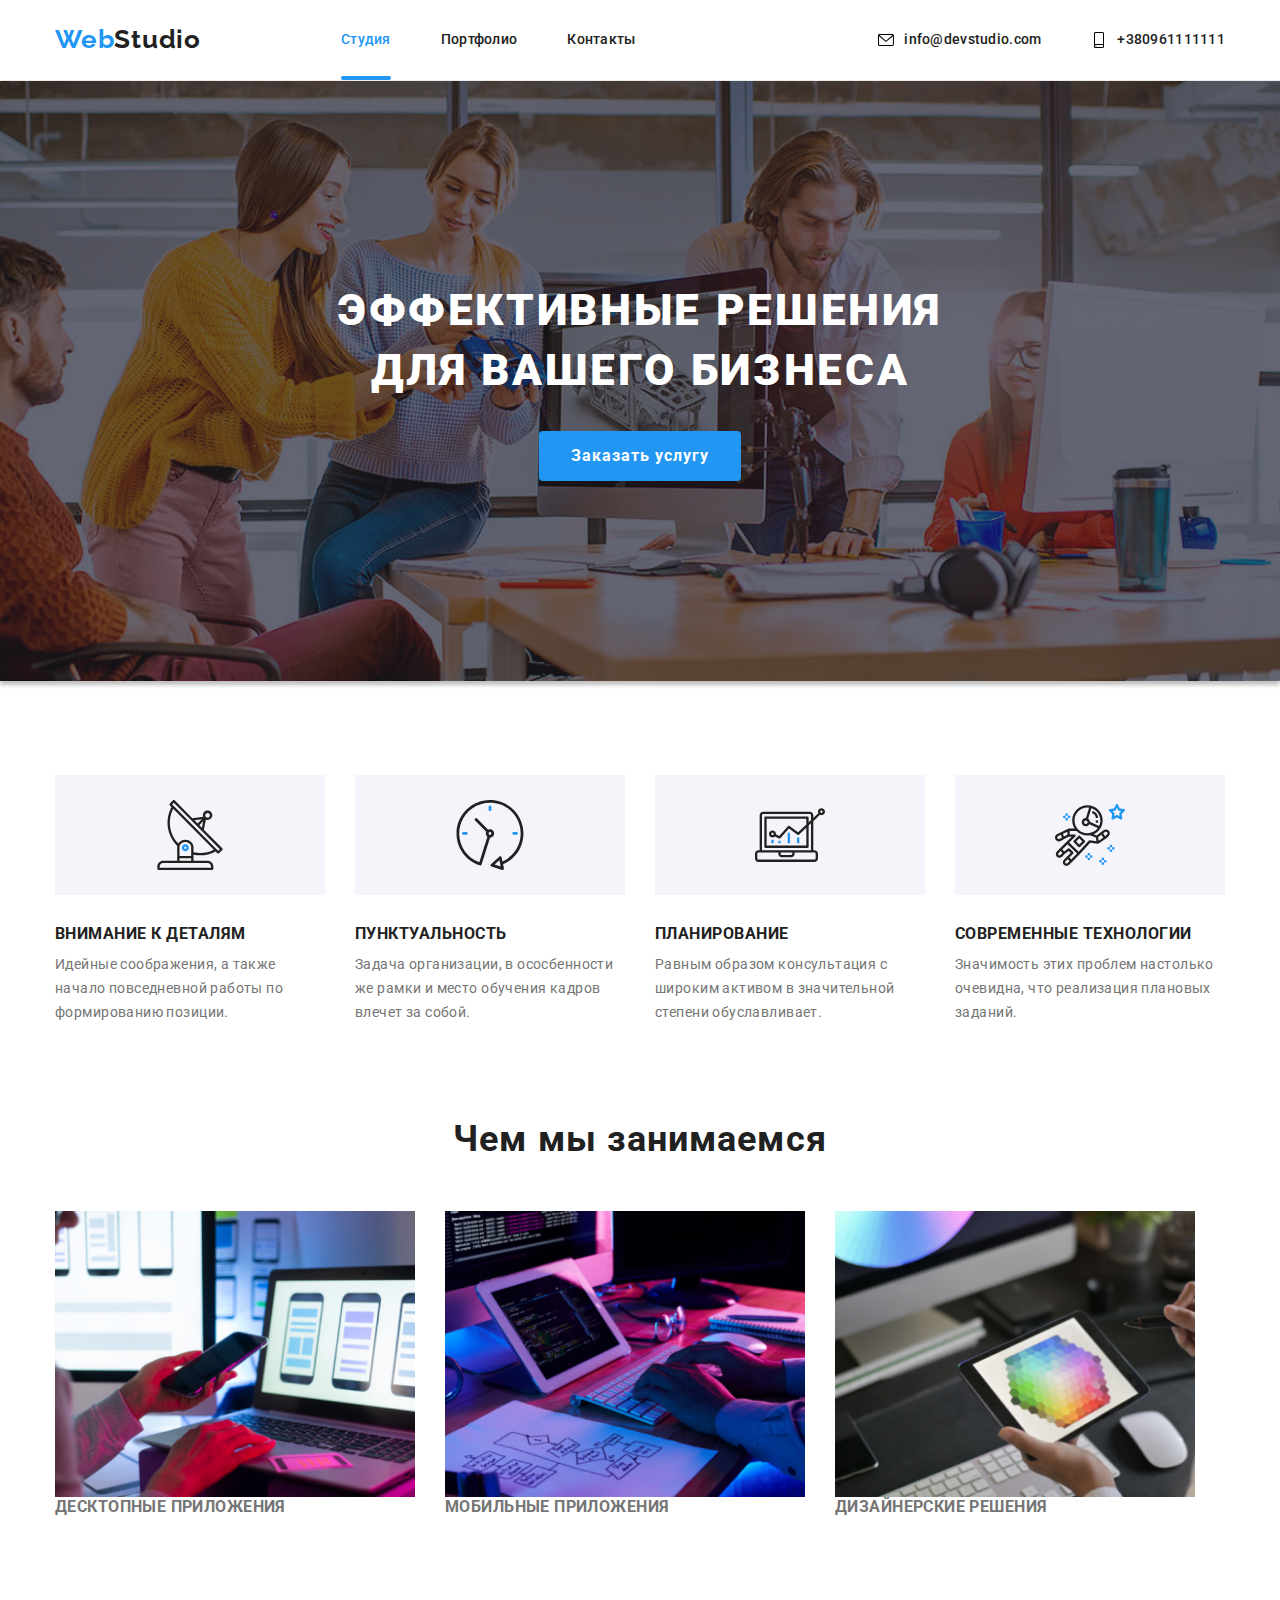
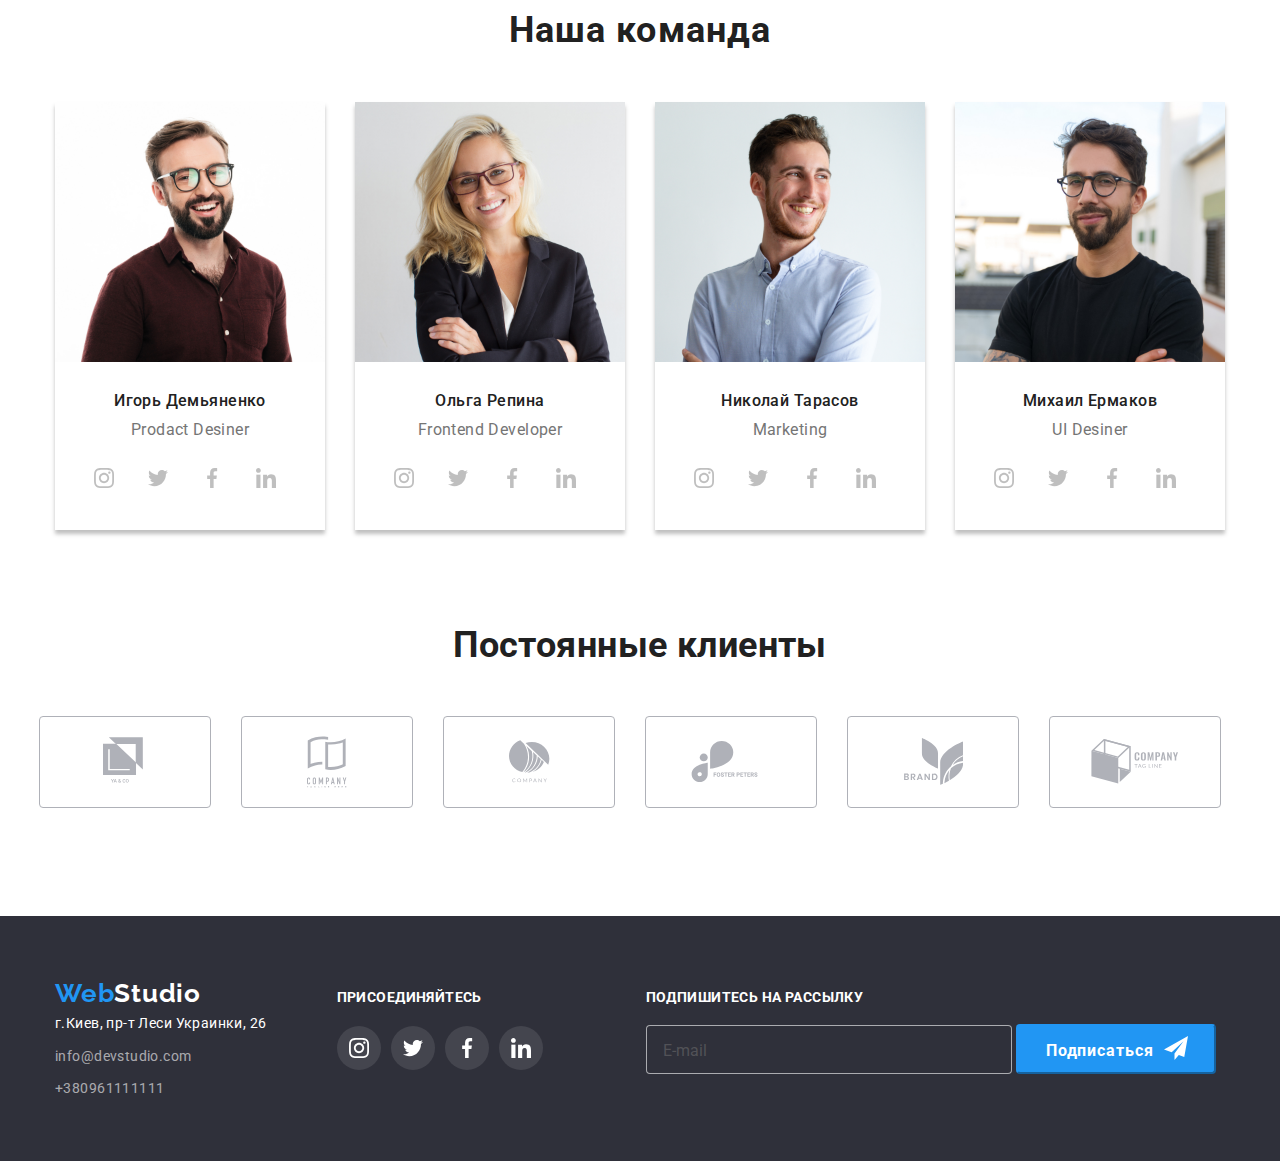
==== index.html @ 8c845bf1 "goit-markup-hw-08" ====
<!DOCTYPE html>
<html lang="ru">
    <head>
        <meta charset="UTF-8" />
        <meta name="viewpoint" content="width=device-width, initial-scale=1.0" />
        <title> Document </title>
        <link rel="preconnect" href="https://fonts.gstatic.com">
        <link href="https://fonts.googleapis.com/css2?family=Raleway:wght@700&family=Roboto:wght@400;500;700;900&display=swap" rel="stylesheet">
        <link rel="stylesheet" href="https://cdnjs.cloudflare.com/ajax/libs/modern-normalize/0.2.0/modern-normalize.min.css" />
        <link rel="stylesheet" href="./css/style.min.css" />
    </head>
    <body>
        <!-- Шапка сайта -->
        <header class="header">
            <div class="container header__container">
                <nav class="navigation">
                    <a class="link logo header__logo" href="./index.html"><span class="logo__1">Web</span><span class="logo__2">Studio</span>
                    </a>    
                    <ul class="list menu link__header">
                        <li class="menu__link"> <a href="./index.html" class="link__current">Студия</a></li>
                        <li class="menu__link"><a class="link contacts__link" href="./portfolio.html">Портфолио</a></li>
                        <li class="menu__link"><a class="link contacts__link" href="#contacts">Контакты</a></li>
                    </ul>
                </nav> 
                <ul class="list menu">
                    <li class=""><a class="link contacts__link" href="mailto:info@devstudio.com">
                        <svg class="icon">
                            <use href="./img/icons/sprite.svg#icon-envelope"></use>
                        </svg>
                        info@devstudio.com</a></li>
                    <li class="menu__link"><a class="link contacts__link" href="tel:+380961111111">
                        <svg class="icon">
                            <use href="./img/icons/sprite.svg#icon-smartphone"></use>
                        </svg>
                        +380961111111</a></li>
                </ul> 
            </div> 
        </header>
        <main>
            <!-- Герой -->
            <section class="section__background">
                <div class="overlay">
                    <div class="hero">     
                        <h1 class="hero__tittle">эффективные решения <br>для вашего бизнеса</h1>
                        <button class="button__main pointer" type="button" data-modal-open>Заказать услугу</button> 
                    </div>
                </div>
            </section>
            <!-- Наши методы работы -->
            <section class="section__methods">
                <div class="container">
                    <h2 class="visually-hidden">Наши методы работы</h2>
                    <ul class="list methods">
                        <li class="methods__item methods__1">
                            <h3 class="methods__tittle">Внимание к деталям</h3>
                            <p>
                                Идейные соображения, а также начало повседневной работы по формированию позиции.
                            </p>
                        </li>
                        <li class="methods__item methods__2">
                            <h3 class="methods__tittle">Пунктуальность</h3>
                            <p>
                                Задача организации, в ососбенности же рамки и место обучения кадров влечет за собой.
                            </p>
                        </li>
                        <li class="methods__item methods__3">
                            <h3 class="methods__tittle">Планирование</h3>
                            <p>
                                Равным образом консультация с широким активом в значительной степени обуславливает.
                            </p>
                        </li>
                        <li class="methods__item methods__4">
                            <h3 class="methods__tittle">Современные технологии</h3>
                            <p>
                                Значимость этих проблем настолько очевидна, что реализация плановых заданий.
                            </p>
                        </li>
                    </ul>
                </div>
            </section>
            <!-- Чем мы занимаемся -->
            <section class="gallery section">
                <div class="container">
                    <h2 class="section__tittle">Чем мы занимаемся</h2>
                    <ul class="list gallery">
                        <li class="gallery__item">
                            <div class="gallery__card">
                                <img src="./img/img1.jpg" width="370" height="294" alt="телефон">
                                <div class="gallery__background">
                                    <h3 class="gallery__tittle">десктопные приложения</h3>
                                </div>  
                            </div>
                        </li>
                        <li class="gallery__item">
                            <div class="gallery__card">
                                <img src="./img/img2.jpg" width="370" height="294" alt="компьютер">
                                <div class="gallery__background">
                                    <h3 class="gallery__tittle">мобильные приложения</h3>
                                </div>
                            </div>
                        </li>
                        <li class="gallery__item">
                            <div class="gallery__card">
                                <img src="./img/img3.jpg" width="370" height="294" alt="планшет">
                                <div class="gallery__background">
                                    <h3 class="gallery__tittle">дизайнерские решения</h3>
                                </div>
                            </div>
                        </li>
                    </ul>
                </div>
            </section>
            <!-- Наша команда -->
            <section class="section">
                <div class="container">
                <h2 class="section__tittle">Наша команда</h2>
                    <ul class="list team">
                        <li class="team__item">
                            <div>
                                <img src="./img/img4.jpg" width="270" height="260" alt="Игорь Демьяненко">
                            </div>
                            <div class="team__content">
                                <h3 class="team__member">Игорь Демьяненко</h3>
                                <p class="team__position">Prodact Desiner</p>
                                <ul class="list social-icons">
                                    <li class="social-icons__item">
                                        <a href="" class="social-icons__link" target="_blank" rel="noopener noreferrer">
                                            <svg class="icon">
                                                <use href="./img/icons/sprite.svg#icon-instagram"></use>
                                            </svg>
                                        </a>
                                    </li>
                                    <li class="social-icons__item">
                                        <a href="" class="social-icons__link" target="_blank" rel="noopener noreferrer">
                                            <svg class="icon">
                                                <use href="./img/icons/sprite.svg#icon-twitter"></use>
                                            </svg>
                                        </a>
                                    </li>
                                    <li class="social-icons__item">
                                        <a href="" class="social-icons__link" target="_blank" rel="noopener noreferrer">
                                            <svg class="icon">
                                                <use href="./img/icons/sprite.svg#icon-facebook"></use>
                                            </svg>
                                        </a>
                                    </li>
                                    <li class="social-icons__item">
                                        <a href="" class="social-icons__link" target="_blank" rel="noopener noreferrer">
                                            <svg class="icon">
                                                <use href="./img/icons/sprite.svg#icon-linkedin"></use>
                                            </svg>
                                        </a>
                                    </li>
                                </ul>
                            </div>
                        </li>
                        <li class="team__item">
                            <div>
                                <img src="./img/img5.jpg" width="270" height="260" alt="Ольга Репина">
                            </div>
                            <div class="team__content">
                                <h3 class="team__member">Ольга Репина</h3>
                                <p class="team__position">Frontend Developer</p>
                                <ul class="list social-icons">
                                    <li class="social-icons__item">
                                        <a href="" class="social-icons__link" target="_blank" rel="noopener noreferrer">
                                            <svg class="icon">
                                                <use href="./img/icons/sprite.svg#icon-instagram"></use>
                                            </svg>
                                        </a>
                                    </li>
                                    <li class="social-icons__item">
                                        <a href="" class="social-icons__link" target="_blank" rel="noopener noreferrer">
                                            <svg class="icon">
                                                <use href="./img/icons/sprite.svg#icon-twitter"></use>
                                            </svg>
                                        </a>
                                    </li>
                                    <li class="social-icons__item">
                                        <a href="" class="social-icons__link" target="_blank" rel="noopener noreferrer">
                                            <svg class="icon">
                                                <use href="./img/icons/sprite.svg#icon-facebook"></use>
                                            </svg>
                                        </a>
                                    </li>
                                    <li class="social-icons__item">
                                        <a href="" class="social-icons__link" target="_blank" rel="noopener noreferrer">
                                            <svg class="icon">
                                                <use href="./img/icons/sprite.svg#icon-linkedin"></use>
                                            </svg>
                                        </a>
                                    </li>
                                </ul>
                            </div>
                        </li>
                        <li class="team__item">
                            <div>
                                <img src="./img/img6.jpg" width="270" height="260" alt="Николай Тарасов">
                            </div>
                            <div class="team__content">
                                <h3 class="team__member">Николай Тарасов</h3>
                                <p class="team__position">Marketing</p>
                                <ul class="list social-icons">
                                    <li class="social-icons__item">
                                        <a href="" class="social-icons__link" target="_blank" rel="noopener noreferrer">
                                            <svg class="icon">
                                                <use href="./img/icons/sprite.svg#icon-instagram"></use>
                                            </svg>
                                        </a>
                                    </li>
                                    <li class="social-icons__item">
                                        <a href="" class="social-icons__link" target="_blank" rel="noopener noreferrer">
                                            <svg class="icon">
                                                <use href="./img/icons/sprite.svg#icon-twitter"></use>
                                            </svg>
                                        </a>
                                    </li>
                                    <li class="social-icons__item">
                                        <a href="" class="social-icons__link" target="_blank" rel="noopener noreferrer">
                                            <svg class="icon">
                                                <use href="./img/icons/sprite.svg#icon-facebook"></use>
                                            </svg>
                                        </a>
                                    </li>
                                    <li class="social-icons__item">
                                        <a href="" class="social-icons__link" target="_blank" rel="noopener noreferrer">
                                            <svg class="icon">
                                                <use href="./img/icons/sprite.svg#icon-linkedin"></use>
                                            </svg>
                                        </a>
                                    </li>
                                </ul>
                            </div>
                        </li>
                        <li class="team__item">
                            <div>
                                <img src="./img/img7.jpg" width="270" height="260" alt="Михаил Ермаков">
                            </div>
                            <div class="team__content">
                                <h3 class="team__member">Михаил Ермаков</h3>
                                <p class="team__position">UI Desiner</p>
                                <ul class="list social-icons">
                                    <li class="social-icons__item">
                                        <a href="" class="social-icons__link" target="_blank" rel="noopener noreferrer">
                                            <svg class="icon">
                                                <use href="./img/icons/sprite.svg#icon-instagram"></use>
                                            </svg>
                                        </a>
                                    </li>
                                    <li class="social-icons__item">
                                        <a href="" class="social-icons__link" target="_blank" rel="noopener noreferrer">
                                            <svg class="icon">
                                                <use href="./img/icons/sprite.svg#icon-twitter"></use>
                                            </svg>
                                        </a>
                                    </li>
                                    <li class="social-icons__item">
                                        <a href="" class="social-icons__link" target="_blank" rel="noopener noreferrer">
                                            <svg class="icon">
                                                <use href="./img/icons/sprite.svg#icon-facebook"></use>
                                            </svg>
                                        </a>
                                    </li>
                                    <li class="social-icons__item">
                                        <a href="" class="social-icons__link" target="_blank" rel="noopener noreferrer">
                                            <svg class="icon">
                                                <use href="./img/icons/sprite.svg#icon-linkedin"></use>
                                            </svg>
                                        </a>
                                    </li>
                                </ul>
                            </div>
                        </li>
                    </ul>
                </div>
            </section>
            <!-- Постоянные клиенты -->
            <section>
                <div class="container">
                    <h2 class="clients__tittle">Постоянные клиенты</h2>
                    <ul class="clients">
                        <li class="clients__icons">
                            <a href="" class="clients__link" target="_blank" rel="noopener noreferrer">
                                <svg class="icon" width="44" height="49">
                                    <use href="./img/icons/sprite.svg#icon-logo-1"></use>
                                </svg>
                            </a>
                        </li>
                        <li class="clients__icons">
                            <a href="" class="clients__link" target="_blank" rel="noopener noreferrer">
                                <svg class="icon" width="40" height="52">
                                    <use href="./img/icons/sprite.svg#icon-logo-2"></use>
                                </svg>
                            </a>
                        </li>
                        <li class="clients__icons">
                            <a href="" class="clients__link" target="_blank" rel="noopener noreferrer">
                                <svg class="icon" width="41" height="43">
                                    <use href="./img/icons/sprite.svg#icon-logo-3"></use>
                                </svg>
                            </a>
                        </li>
                        <li class="clients__icons">
                            <a href="" class="clients__link" target="_blank" rel="noopener noreferrer">
                                <svg class="icon" width="80" height="42">
                                    <use href="./img/icons/sprite.svg#icon-logo-4"></use>
                                </svg>
                            </a>
                        </li>
                        <li class="clients__icons">
                            <a href="" class="clients__link" target="_blank" rel="noopener noreferrer">
                                <svg class="icon" width="59" height="47">
                                    <use href="./img/icons/sprite.svg#icon-logo-5"></use>
                                </svg>
                            </a>
                        </li>
                        <li class="clients__icons">
                            <a href="" class="clients__link" target="_blank" rel="noopener noreferrer">
                                <svg class="icon" width="88" height="45">
                                    <use href="./img/icons/sprite.svg#icon-logo-6"></use>
                                </svg>
                            </a>
                        </li>
                    </ul>
                </div>
            </section>
        </main>
        <!-- Футер -->
        <footer class="section__background">
            <div class="container footer__container">
                <div class="footer__item">
                    <a class="link" href="./index.html"><span class="logo__1">Web</span><span class="footer__logo">Studio</span>
                    </a>
                    <footer__address class="footer__address" id="contacts"> 
                        <ul class="list">
                            <li><a class="link footer__address" href="https://goo.gl/maps/Tt3e5Wk8sjLTrzBi6" target="_blank" rel="noopener noreferrer">г.Киев, пр-т Леси Украинки, 26</a></li>
                            <li class="footer"><a class="link footer" href="mailto:info@devstudio.com">info@devstudio.com</a></li>
                            <li class="footer"><a class="link footer" href="tel:+380961111111">+380961111111</a></li>
                        </ul>
                    </footer__address>
                </div>
                <div class="social">
                    <p class="footer-icons__tittle">присоединяйтесь</p>
                    <ul class="list footer-icons">
                        <li class="footer-icons__item">
                            <a href="" class="footer-icons__link" target="_blank" rel="noopener noreferrer">
                                <svg class="icon">
                                    <use href="./img/icons/sprite.svg#icon-instagram"></use>
                                </svg>
                            </a>
                        </li>
                        <li class="footer-icons__item">
                            <a href="" class="footer-icons__link" target="_blank" rel="noopener noreferrer">
                                <svg class="icon">
                                    <use href="./img/icons/sprite.svg#icon-twitter"></use>
                                </svg>
                            </a>
                        </li>
                        <li class="footer-icons__item">
                            <a href="" class="footer-icons__link" target="_blank" rel="noopener noreferrer">
                                <svg class="icon">
                                    <use href="./img/icons/sprite.svg#icon-facebook"></use>
                                </svg>
                            </a>
                        </li>
                        <li class="footer-icons__item">
                            <a href="" class="footer-icons__link" target="_blank" rel="noopener noreferrer">
                                <svg class="icon">
                                    <use href="./img/icons/sprite.svg#icon-linkedin"></use>
                                </svg>
                            </a>
                        </li>
                    </ul>
                </div>
                <form class="subscribe">
                    <label class="subscribe__label">
                        Подпишитесь на рассылку
                        <input class="subscribe__input" type="email" name="mail"  id="mail" placeholder="E-mail" />
                    </label>
                    <button class="subscribe__button" type="subscribe">
                        Подписаться
                        <svg class="subscribe__icon">
                            <use href="./img/icons/sprite.svg#icon-send"></use>
                        </svg>
                    </button>
                </form>
            </div>
        </footer>
        <!-- Модальное окно -->
        <div class="backdrop is-hidden" data-modal>
            <div class="modal">
                <button type="button" class="btn-close" data-modal-close>
                    <svg class="icon" width="18" height="18">
                        <use href="./img/icons/sprite.svg#icon-close-black"></use>
                    </svg>
                </button>
                <p></p>
                <form class="form js-speaker-form">
                    <h2 class="form__tittle">Оставьте свои данные, мы вам перезвоним</h2>
                    <div class="form__field">
                        <label for="name" class="form__label">Имя</label>
                        <input class="form__input" type="text" name="name" id="name" autofocus />
                        <svg class="form__icon">
                            <use href="./img/icons/sprite.svg#icon-person-black"></use>
                        </svg>
                    </div>

                    <div class="form__field">
                        <label for="tel" class="form__label">Телефон</label>
                        <input class="form__input" type="tel" name="tel" id="tel" />
                        <svg class="form__icon">
                            <use href="./img/icons/sprite.svg#icon-phone-black"></use>
                        </svg>
                    </div>

                    <div class="form__field">
                        <label for="mail" class="form__label">Почта</label>
                        <input class="form__input" type="email" name="mail" id="E-mail" />
                        <svg class="form__icon">
                            <use href="./img/icons/sprite.svg#icon-email-black"></use>
                        </svg>
                    </div>

                    <div class="form__field">
                        <label for="form__comment" class="form__label">Комментарий</label>
                        <textarea class="form__comment" name="form__comment" id="form__comment" rows="8" placeholder="Введите текст"></textarea>
                    </div>

                    <label class="checkbox">
                        <input class="checkbox__input" type="checkbox" name="topic" value="checkbox" id="checkbox" />
                        <svg class="checkbox__icon">
                            <use href="./img/icons/check.svg"></use>
                        </svg>
                        Соглашаюсь с рассылкой и принимаю
                        <a href="" class="checkbox__link">Условия договора</a>
                    </label>
                    <button class="form__button" type="subscribe">Отправить</button>
                </form>
            </div>
        </div>
        <script src="./js/script.js"></script>
        <script>
            (() => {
                document
                .querySelector('.js-speaker-form')
                .addEventListener('subscribe', e => {
                    e.preventDefault();
                    
                    new FormData(e.currentTarget).forEach(value, name) =>
                        console.log('${name}: ${value}'),
                    );

                    e.currentTarget.reset();
                });
            })();
        </script>
    </body>
</html>
---- css/style.min.css ----
/*! modern-normalize | MIT License | https://github.com/sindresorhus/modern-normalize */
html {
  box-sizing: border-box;
}
*,
::after,
::before {
  box-sizing: inherit;
}
html {
  line-height: 1.15;
}
body {
  margin: 0;
}
h1 {
  font-size: 2em;
  margin: 0.67em 0;
}
hr {
  box-sizing: content-box;
  height: 0;
}
pre {
  font-family: monospace, monospace;
  font-size: 1em;
}
a {
  -logo__1kit-text-decoration-skip: objects;
}
abbr[title] {
  text-decoration: underline dotted;
}
b,
strong {
  font-weight: bolder;
}
code,
kbd,
samp {
  font-family: monospace, monospace;
  font-size: 1em;
}
small {
  font-size: 80%;
}
sub,
sup {
  font-size: 75%;
  line-height: 0;
  position: relative;
  vertical-align: baseline;
}
sub {
  bottom: -0.25em;
}
sup {
  top: -0.5em;
}
button,
input,
optgroup,
select,
textarea {
  font-family: inherit;
  font-size: 100%;
  line-height: 1.15;
  margin: 0;
}
button,
select {
  text-transform: none;
}
[type="reset"],
[type="subscribe"],
button {
  -logo__1kit-appearance: button;
}
[type="button"]::-moz-focus-inner,
[type="reset"]::-moz-focus-inner,
[type="subscribe"]::-moz-focus-inner,
button::-moz-focus-inner {
  border-style: none;
  padding: 0;
}
[type="button"]:-moz-focusring,
[type="reset"]:-moz-focusring,
[type="subscribe"]:-moz-focusring,
button:-moz-focusring {
  outline: 1px dotted ButtonText;
}
fieldset {
  padding: 0.35em 0.75em 0.625em;
}
legend {
  padding: 0;
}
progress {
  vertical-align: baseline;
}
[type="number"]::-logo__1kit-inner-spin-button,
[type="number"]::-logo__1kit-outer-spin-button {
  height: auto;
}
[type="search"] {
  -logo__1kit-appearance: textfield;
  outline-offset: -2px;
}
[type="search"]::-logo__1kit-search-cancel-button,
[type="search"]::-logo__1kit-search-decoration {
  -logo__1kit-appearance: none;
}
::-logo__1kit-file-upload-button {
  -logo__1kit-appearance: button;
  font: inherit;
}
details {
  display: block;
}
summary {
  display: list-item;
}
:root {
  --main-text-color: #757575;
  --section__background-text-color: #ffffff;
  --accent-color: #2196f3;
  --tittle-color: #212121;
  --section__background-color: #2f303a;
  --button-color: #212121;
  --button-background-color: #e5e5e5;
  --card-gap: 30px;
  --animation: 250ms cubic-bezier(0.4, 0, 0.2, 1);
  --box-shadow: 0 4px 4px 0 rgba(0, 0, 0, 0.25);
}
html {
  box-sizing: border-box;
}
::before ::after {
  box-sizing: inherit;
}
body {
  font-family: "Roboto";
  font-style: normal;
  font-weight: 400;
  font-size: 14px;
  line-height: 1.71;
  letter-spacing: 0.03em;
  color: var(--main-text-color);
}
h1,
h2,
h3,
h4,
h5,
h6,
p {
  margin: 0;
  margin-top: 0;
}
img {
  display: block;
  max-width: 100%;
  height: auto;
}
.container {
  width: 1200px;
  padding-left: 15px;
  padding-right: 15px;
  margin-left: auto;
  margin-right: auto;
}
.button {
  padding: 6px 22px;
  font-family: inherit;
  font-weight: 700;
  font-size: 16px;
  line-height: 1.87;
  letter-spacing: 0.06em;
  border-radius: 4px;
  border: 0;
  transition: color var(--animation), background-color var(--animation),
    box-shadow var(--animation);
}
.button__main {
  font-weight: 700;
  font-size: 16px;
  line-height: 1.87;
  letter-spacing: 0.06em;
  padding: 10px 32px;
  color: var(--section__background-text-color);
  background-color: var(--accent-color);
  border-radius: 4px;
  min-width: 200px;
  height: 50px;
  margin-left: auto;
  margin-right: auto;
  border: 0;
}
.button:focus,
.button:hover {
  color: var(--section__background-text-color);
  background-color: var(--accent-color);
  box-shadow: var(--box-shadow);
}
.pointer {
  cursor: pointer;
}
.menu {
  display: inline-flex;
}
.menu__link {
  margin-left: 50px;
}
.menu {
  display: inline-flex;
}
.menu__link {
  margin-left: 50px;
}
.card {
  padding: 0;
  margin: 0;
  list-style: none;
  display: flex;
  flex-wrap: wrap;
  margin-top: calc(-1 * var(--card-gap));
  margin-left: calc(-1 * var(--card-gap));
}
.card > .item {
  flex-basis: calc(100% / 3 - var(--card-gap));
  margin-left: var(--card-gap);
  margin-top: var(--card-gap);
}
.item {
  outline: 1px;
  transition: box-shadow var(--animation);
}
.item:nth-child(3n) {
  margin-right: 0;
}
.item:hover {
  box-shadow: var(--box-shadow);
}
.item:focus-within {
  outline: 3px solid;
  box-shadow: var(--box-shadow);
}
.card__content {
  padding: 20px 0 24px 20px;
  border: 1px solid #eee;
}
.card__text {
  margin-top: 10px;
}
.card__link {
  text-decoration: none;
  transition: color var(--animation);
  position: relative;
  transition: box-shadow var(--animation);
}
.card__link:focus {
  outline: 1px;
  box-shadow: var(--box-shadow);
}
.link {
  color: inherit;
  text-decoration: none;
  transition: color var(--animation);
}
.link:hover,
.link:focus {
  color: var(--accent-color);
}
.link-current {
  color: inherit;
  text-decoration: none;
  transition: color var(--animation);
}
.link__header {
  list-style: none;
  display: flex;
  align-items: center;
}
.link__current {
  position: relative;
  display: block;
  padding-top: 32px;
  padding-bottom: 32px;
  text-decoration: none;
  color: var(--accent-color);
}
.link__current:after {
  content: "";
  position: absolute;
  display: block;
  width: 100%;
  height: 4px;
  left: 0;
  bottom: 0;
  background-color: var(--accent-color);
  border-radius: 4px;
}
.contacts__link {
  padding-top: 32px;
  padding-bottom: 32px;
}
.list {
  margin-top: 0;
  margin-bottom: 0;
  padding-left: 0;
  list-style: none;
  text-decoration: none;
  font-style: normal;
}
.hero__tittle {
  font-weight: 900;
  font-size: 44px;
  line-height: 1.36;
  letter-spacing: 0.06em;
  color: var(--section__background-text-color);
  text-transform: uppercase;
  margin-bottom: 30px;
}
.section__tittle {
  font-weight: 700;
  font-size: 36px;
  line-height: 1.16;
  letter-spacing: 0.03em;
  color: var(--tittle-color);
  justify-content: center;
  text-align: center;
  margin-bottom: 50px;
}
.methods__tittle {
  font-weight: 700;
  line-height: 1.14;
  letter-spacing: 0.03em;
  color: var(--tittle-color);
  text-transform: uppercase;
  margin-bottom: 10px;
}
.visually-hidden {
  position: absolute !important;
  clip: rect(1px 1px 1px 1px);
  clip: rect(1px, 1px, 1px, 1px);
  padding: 0 !important;
  border: 0 !important;
  height: 1px !important;
  width: 1px !important;
  overflow: hidden;
}
.section__background .tittle {
  --tittle-color: var(--section__background-text-color);
}
.section {
  padding-bottom: 94px;
}
.section__methods {
  padding-top: 94px;
  padding-bottom: 94px;
}
.social-icons {
  display: inline-flex;
  padding-right: -10px;
}
.social-icons__link {
  display: flex;
  justify-content: center;
  align-items: center;
  width: 44px;
  height: 44px;
  border-radius: 50%;
  background-color: var(--section__background-text-color);
  transition: color var(--animation), background-color var(--animation);
}
.social-icons__item {
  margin-right: 10px;
}
.social-icons .icon {
  width: 20px;
  height: 20px;
  fill: rgba(0, 0, 0, 0.25);
  transition: fill var(--animation);
}
.social-icons__link:hover .icon,
.social-icons__link:focus .icon {
  fill: var(--section__background-text-color);
}
.social-icons__link:hover,
.social-icons__link:focus {
  background-color: var(--accent-color);
}
textarea {
  resize: none;
}
.form {
  width: 100%;
}
.form__field {
  position: relative;
  display: flex;
  flex-direction: column;
  margin-bottom: 10px;
}
.form__icon {
  position: absolute;
  width: 18px;
  height: 18px;
  top: 30px;
  left: 12px;
  display: inline-block;
}
.form__field label {
  margin-bottom: 4px;
  font-size: 12px;
  line-height: 1.16;
  letter-spacing: 0.01em;
  color: var(--main-text-color);
}
.form__input {
  margin: 0;
  padding: 12px 42px;
  border-radius: 4px;
  border: 1px solid rgba(33, 33, 33, 0.2);
}
.form__field input::placeholder {
  color: rgba(117, 117, 117, 0.5);
  text-align: left;
  font-size: 12px;
  line-height: 1.16;
  letter-spacing: 0.01em;
}
.form__tittle {
  font-weight: 700;
  font-size: 20px;
  line-height: 1.17;
  text-align: center;
  color: var(--tittle-color);
  margin-bottom: 12px;
}
.form__comment {
  height: 138px;
  padding: 12px 16px;
  margin-bottom: 10px;
  border: 1px solid rgba(33, 33, 33, 0.2);
  border-radius: 4px;
}
.checkbox {
  color: var(--main-text-color);
  padding: 5px 0;
  position: relative;
  display: flex;
  align-items: center;
  transform: translateX(35px);
}
.checkbox__input {
  position: absolute;
  width: 1px;
  height: 1px;
  overflow: hidden;
  clip: rect(0 0 0 0);
  cursor: pointer;
}
.checkbox__input:checked + .checkbox__icon {
  border-color: var(--accent-color);
  background-color: var(--accent-color);
  background-image: url("data:image/svg+xml,%3Csvg width='16' height='15' viewBox='0 0 16 15' fill='none' xmlns='http://www.w3.org/2000/svg'%3E%3Crect width='16' height='15' rx='2' fill='%232196F3'/%3E%3Cpath d='M3.95703 7.75166L3.88825 7.68604L3.81923 7.75141L2.93123 8.59258L2.85486 8.66492L2.93097 8.73753L6.42671 12.0724L6.49574 12.1382L6.56476 12.0724L14.069 4.91352L14.1449 4.84116L14.069 4.76881L13.1873 3.92764L13.1183 3.86183L13.0493 3.92761L6.49577 10.1735L3.95703 7.75166Z' fill='white' stroke='white' stroke-width='0.2'/%3E%3C/svg%3E");
  background-origin: border-box;
  transition: border-color background-color var(--animation);
}
.checkbox__input:focus + .checkbox__icon {
  border-color: var(--accent-color);
}
.checkbox__icon {
  position: absolute;
  width: 16px;
  height: 15px;
  border: 2px solid #000;
  background-color: var(--section__background-text-color);
  border-radius: 4px;
  transform: translateX(-23px);
  cursor: pointer;
}
.checkbox__link {
  color: var(--accent-color);
  transform: translateX(5px);
}
.form__button {
  width: 200px;
  height: 50px;
  border: none;
  border-radius: 4px;
  display: block;
  margin-left: auto;
  margin-right: auto;
  margin-top: 30px;
  background-color: var(--accent-color);
  color: var(--section__background-text-color);
  font-weight: 700;
  font-size: 16px;
  line-height: 1.87;
  letter-spacing: 0.06em;
  text-align: center;
  cursor: pointer;
}
.form__input:focus {
  outline-color: var(--accent-color);
  transition: outline-color var(--animation);
}
.form__field:focus-within > .form__icon {
  fill: var(--accent-color);
  transition: fill var(--animation);
}
.form__comment:focus {
  outline-color: var(--accent-color);
  transition: outline-color var(--animation);
}
.portfolio__tittle {
  font-weight: 700;
  font-size: 18px;
  line-height: 2;
  letter-spacing: 0.06em;
  color: var(--tittle-color);
  margin-bottom: 4px;
}
.portfolio__prodacts {
  font-weight: 400;
  font-size: 18px;
  line-height: 1.87;
  letter-spacing: 0.03em;
  color: var(--main-text-color);
}
.portfolio {
  --grid-item: 5;
  padding-left: auto;
  padding-right: auto;
  padding-top: 94px;
  padding-bottom: 94px;
}
.portfolio__card {
  position: relative;
  outline: 1px;
  width: 100%;
  z-index: 1;
  overflow: hidden;
}
.portfolio__background {
  position: absolute;
  padding-bottom: -30px;
  width: 100%;
  height: 100%;
  z-index: 10;
  background-color: rgba(33, 150, 243, 0.9);
  color: var(--section__background-text-color);
  opacity: 0;
  transition: opacity var(--animation);
  transform: translateY(calc(-50% + 500px));
}
.portfolio__background .is-hidden {
  opacity: 0;
  pointer-events: none;
}
.item:hover .portfolio__background {
  opacity: 1;
  transform: translateY(-100%);
  transition: transform var(--animation);
}
.card__link:focus .portfolio__background {
  opacity: 1;
  transform: translateY(-100%);
  transition: transform var(--animation);
}
.portfolio__description {
  font-size: 18px;
  line-height: 1.55;
  padding-top: 63px;
  padding-left: 24px;
  padding-right: 24px;
}
.header {
  font-weight: 500;
  font-size: 14px;
  line-height: 1.14;
  letter-spacing: 0.02em;
  color: var(--tittle-color);
  text-decoration: none;
  border-bottom-width: 1px;
  border-bottom-style: solid;
  border-bottom-color: #ececec;
}
.header__container {
  display: flex;
  align-items: center;
  justify-content: flex-end;
}
.header__logo {
  margin-right: 90px;
}
.navigation {
  display: flex;
  align-items: center;
  margin-right: auto;
}
.logo {
  display: block;
}
.logo__1 {
  font-family: "Raleway";
  font-weight: 700;
  font-size: 26px;
  line-height: 1.17;
  letter-spacing: 0.03em;
  color: var(--accent-color);
}
.logo__2 {
  font-family: "Raleway";
  font-style: normal;
  font-weight: 700;
  font-size: 26px;
  line-height: 1.38;
  letter-spacing: 0.03em;
  color: var(--tittle-color);
}
.contacts__link {
  display: flex;
  align-items: center;
}
.contacts__link .icon {
  width: 16px;
  height: 16px;
  stroke: inherit;
  margin-right: 10px;
  transition: fill var(--animation);
}
.contacts__link:hover .icon,
.contacts__link:focus .icon {
  fill: var(--accent-color);
}
.section__background {
  background-color: var(--section__background-color);
}
.overlay {
  width: 100%;
  height: 100%;
  background-image: linear-gradient(
      to right,
      rgba(47, 48, 58, 0.4),
      rgba(47, 48, 58, 0.4)
    ),
    url(../img/background.png);
  background-repeat: no-repeat;
  background-position: center;
  background-size: cover;
  box-shadow: var(--box-shadow);
}
.hero {
  width: 55%;
  max-width: 700px;
  flex-wrap: wrap;
  margin-left: auto;
  margin-right: auto;
  text-align: center;
  padding-top: 200px;
  padding-bottom: 200px;
}
.backdrop {
  position: fixed;
  width: 100%;
  height: 100%;
  left: 0;
  top: 0;
  z-index: 100;
  opacity: 1;
  background-color: rgba(0, 0, 0, 0.1);
  box-shadow: var(--box-shadow);
}
.is-hidden {
  opacity: 0;
  visibility: hidden;
  pointer-events: none;
  transition: opacity var(--animation), visibility var(--animation);
}
.modal {
  position: absolute;
  padding: 40px;
  top: 50%;
  left: 50%;
  transform: translate(-50%, -50%);
  width: 100%;
  width: 528px;
  min-height: 581px;
  border-radius: 4px;
  background-color: var(--section__background-text-color);
  box-shadow: var(--box-shadow);
}
.btn-close {
  position: absolute;
  top: 8px;
  right: 8px;
  width: 30px;
  height: 30px;
  border: 1px;
  border-radius: 50%;
  border-color: rgba(0, 0, 0, 0.1);
  color: #000;
  background-color: var(--section__background-text-color);
  box-shadow: var(--box-shadow);
  background-size: contain;
  background-position: center;
  justify-content: center;
  align-items: center;
  display: inline-block;
  cursor: pointer;
}
.btn-close .icon {
  fill: #000;
  justify-content: center;
  align-items: center;
  background-size: contain;
  display: block;
  padding: 0;
}
.btn-close:hover .icon {
  fill: var(--accent-color);
  transition: fill var(--animation);
}
.gallery {
  display: flex;
  justify-content: center;
  margin-left: auto;
  margin-right: auto;
  padding-right: -30px;
}
.gallery__item {
  --grid-item: 3;
  margin-right: 30px;
}
.gallery__card {
  --grid-item: 3;
  position: relative;
  z-index: 2;
}
.gallery__portfolio__background {
  position: absolute;
  display: flex;
  justify-content: center;
  align-items: center;
  width: 100%;
  height: 70px;
  background-color: rgba(47, 48, 58, 0.8);
  color: var(--section__background-text-color);
  z-index: 4;
  transform: translateY(-100%);
}
.gallery__tittle {
  font-weight: 700;
  line-height: 1.17;
  text-transform: uppercase;
}
.methods {
  --grid-item: 4;
  display: flex;
  padding-right: -30px;
}
.methods__item {
  margin-right: 30px;
}
.methods__item::before {
  margin-bottom: 30px;
  display: block;
  content: "";
  width: 270px;
  height: 120px;
  background-repeat: no-repeat;
  background-position: center;
  background-color: #f5f4fa;
}
::before .icon {
  box-sizing: border-box;
}
.methods__1::before {
  background-image: url("../img/icons/antenna.svg");
}
.methods__2::before {
  background-image: url("../img/icons/clock.svg");
}
.methods__3::before {
  background-image: url("../img/icons/diagram.svg");
}
.methods__4::before {
  background-image: url("../img/icons/astronaut.svg");
}
.team {
  background-color: var(--section__background-text-color);
  display: flex;
  justify-content: center;
  --grid-item: 4;
  margin-right: -30px;
}
.team__item {
  text-align: center;
  margin-right: 30px;
  box-shadow: var(--box-shadow);
}
.team__member {
  font-weight: 500;
  font-size: 16px;
  line-height: 1.18;
  color: var(--tittle-color);
  margin-bottom: 10px;
}
.team__position {
  font-size: 16px;
  line-height: 1.18;
  color: var(--main-text-color);
  margin-bottom: 16px;
}
.team__content {
  padding-top: 30px;
  padding-bottom: 30px;
}
.grid {
  display: flex;
  margin-left: auto;
  margin-right: auto;
  justify-content: center;
  margin-bottom: 34px;
  padding-left: -8px;
}
.grid-item {
  margin-left: 8px;
}
.clients {
  display: flex;
  margin-left: -30px;
  justify-content: center;
  list-style-type: none;
}
.clients__icons {
  display: inline-block;
  margin-right: 30px;
  margin-bottom: 94px;
  border: 1px solid #afb1b8;
  border-radius: 4px;
  transition: border-color var(--animation);
}
.clients__icons .icon {
  display: block;
  padding: 0;
  fill: #afb1b8;
  transition: fill var(--animation);
}
.clients__link {
  outline: px solid #afb1b8;
  width: 170px;
  height: 90px;
  display: flex;
  justify-content: center;
  align-items: center;
}
.clients__link:hover .icon,
.clients__link:focus .icon {
  fill: var(--accent-color);
}
.clients__icons:hover,
.clients__icons:focus {
  border-color: var(--accent-color);
}
.clients__tittle {
  font-weight: 700;
  font-size: 36px;
  line-height: 1.17;
  color: var(--button-color);
  text-align: center;
  margin-bottom: 50px;
}
.footer {
  color: rgba(255, 255, 255, 0.6);
  margin-top: 9px;
}
.footer__logo {
  font-family: "Raleway";
  font-style: normal;
  font-weight: 700;
  font-size: 26px;
  line-height: 1.38;
  letter-spacing: 0.03em;
  color: var(--section__background-text-color);
}
.footer__address {
  color: var(--section__background-text-color);
}
.footer__item {
  margin-right: 70px;
}
.footer__address {
  margin-top: 20px;
}
.footer__container {
  display: flex;
  align-items: baseline;
  padding-top: 60px;
  padding-bottom: 60px;
}
.footer-icons__tittle {
  font-weight: 700;
  line-height: 1.14;
  color: var(--section__background-text-color);
  text-transform: uppercase;
  margin-bottom: 20px;
}
.footer-icons {
  display: inline-flex;
  padding-right: -10px;
}
.footer-icons__link {
  display: flex;
  justify-content: center;
  align-items: center;
  width: 44px;
  height: 44px;
  border-radius: 50%;
  background-color: rgba(255, 255, 255, 0.1);
  transition: background-color var(--animation);
}
.footer-icons__item {
  margin-right: 10px;
}
.footer-icons .icon {
  width: 20px;
  height: 20px;
  fill: var(--section__background-text-color);
  transition: fill var(--animation);
}
.footer-icons__link:hover .icon,
.footer-icons__link:focus .icon {
  fill: var(--section__background-text-color);
}
.footer-icons__link:hover,
.footer-icons__link:focus {
  background-color: var(--accent-color);
}
.subscribe {
  display: flex;
  width: 570px;
  margin-left: 93px;
  align-items: center;
  justify-content: right;
}
.subscribe__label {
  width: 358px;
  margin-left: px;
  font-weight: 700;
  line-height: 1.17;
  text-transform: uppercase;
  text-align-last: left;
  color: var(--section__background-text-color);
  padding-bottom: 20px;
}
.subscribe__input {
  position: relative;
  padding: 15px 170px 16px 16px;
  transform: translateY(20px);
  border-radius: 4px;
  border: 1px solid rgba(255, 255, 255, 0.6);
  background-color: #2f303a;
  color: var(--section__background-text-color);
}
.subscribe__input::placeholder {
  font-size: 16px;
  line-height: 1.25;
  display: flex;
  align-items: center;
  color: rgba(117, 117, 117, 0.5);
  position: absolute;
}
.subscribe__button {
  position: relative;
  margin-left: 12px;
  width: 200px;
  height: 50px;
  padding: 10px 28px;
  font-weight: 700;
  font-size: 16px;
  line-height: 1.87;
  letter-spacing: 0.06em;
  text-align: left;
  background-color: var(--accent-color);
  color: var(--section__background-text-color);
  border-radius: 4px;
  border-color: var(--accent-color);
  transform: translateY(18px);
  cursor: pointer;
}
.subscribe__icon {
  position: absolute;
  width: 24px;
  height: 24px;
  fill: var(--section__background-text-color);
  margin-left: 10px;
  margin-right: 13px;
}
/*# sourceMappingURL=style.min.css.map */
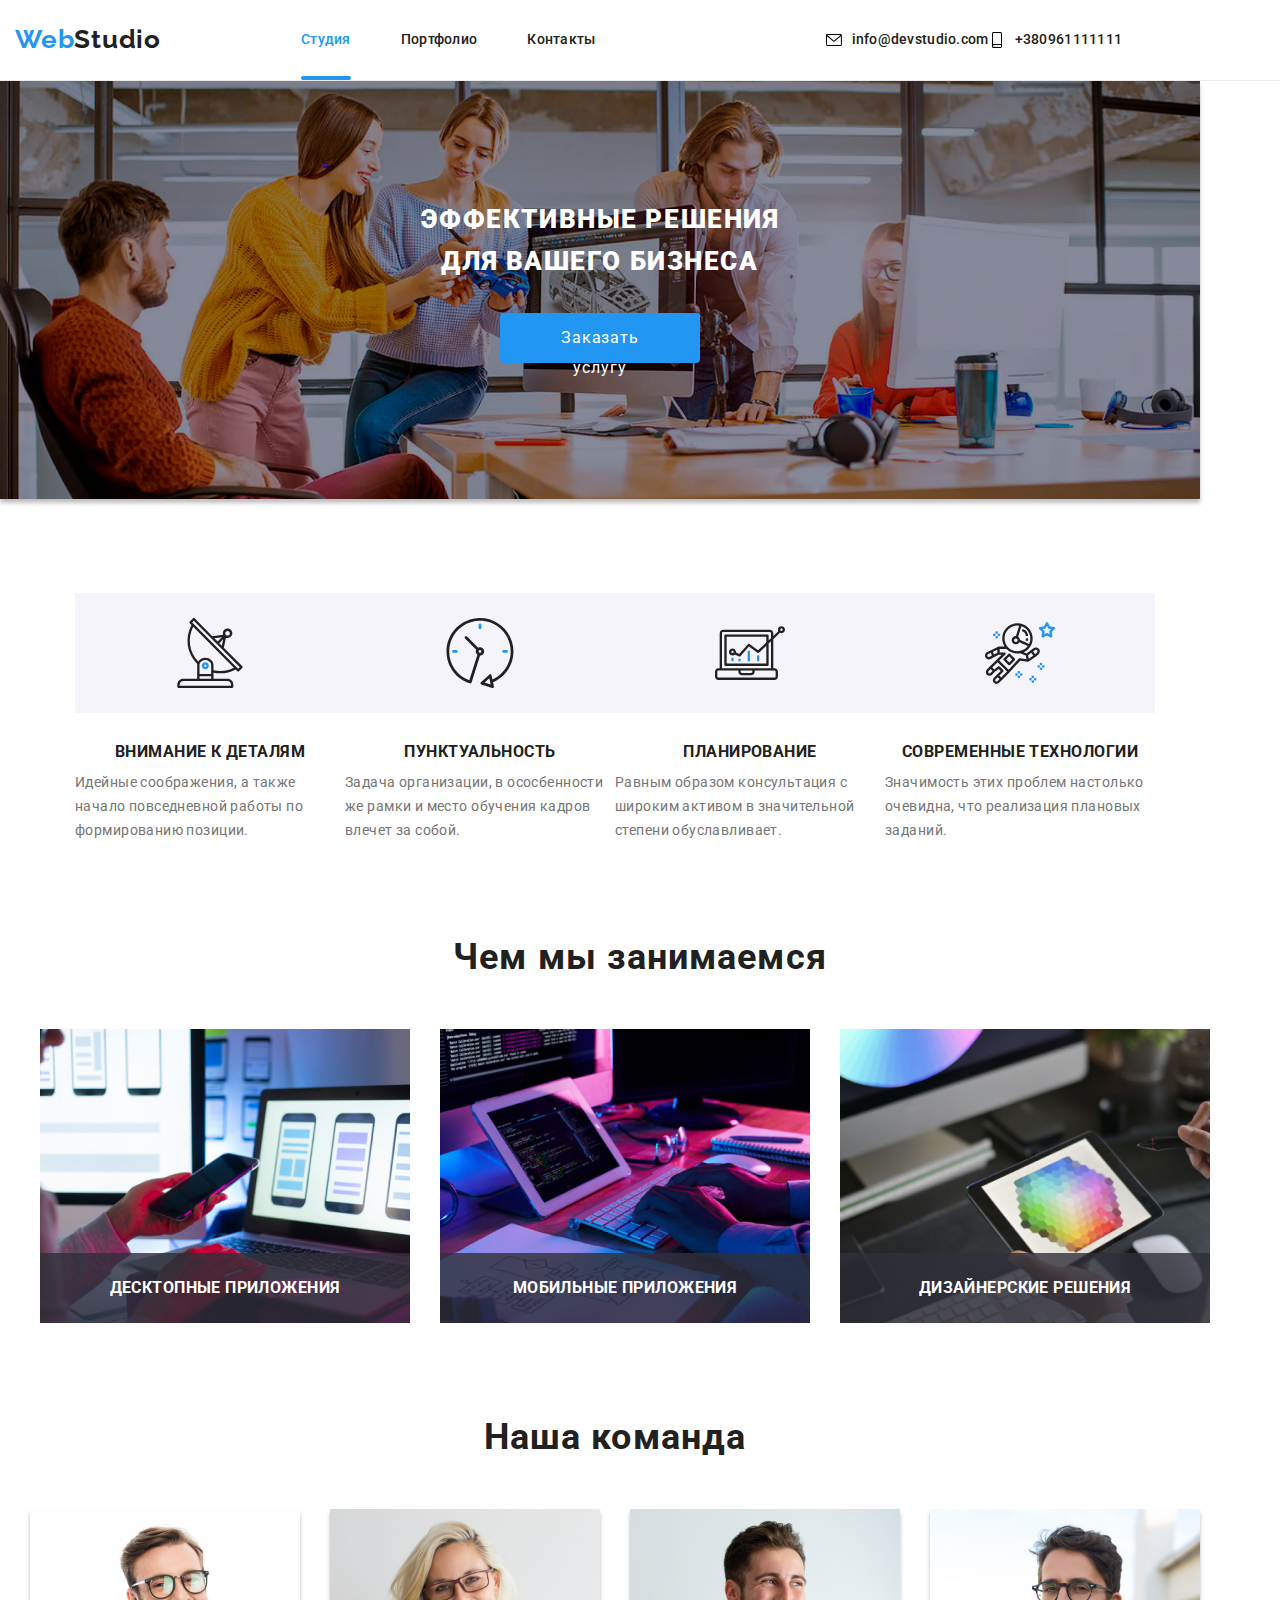
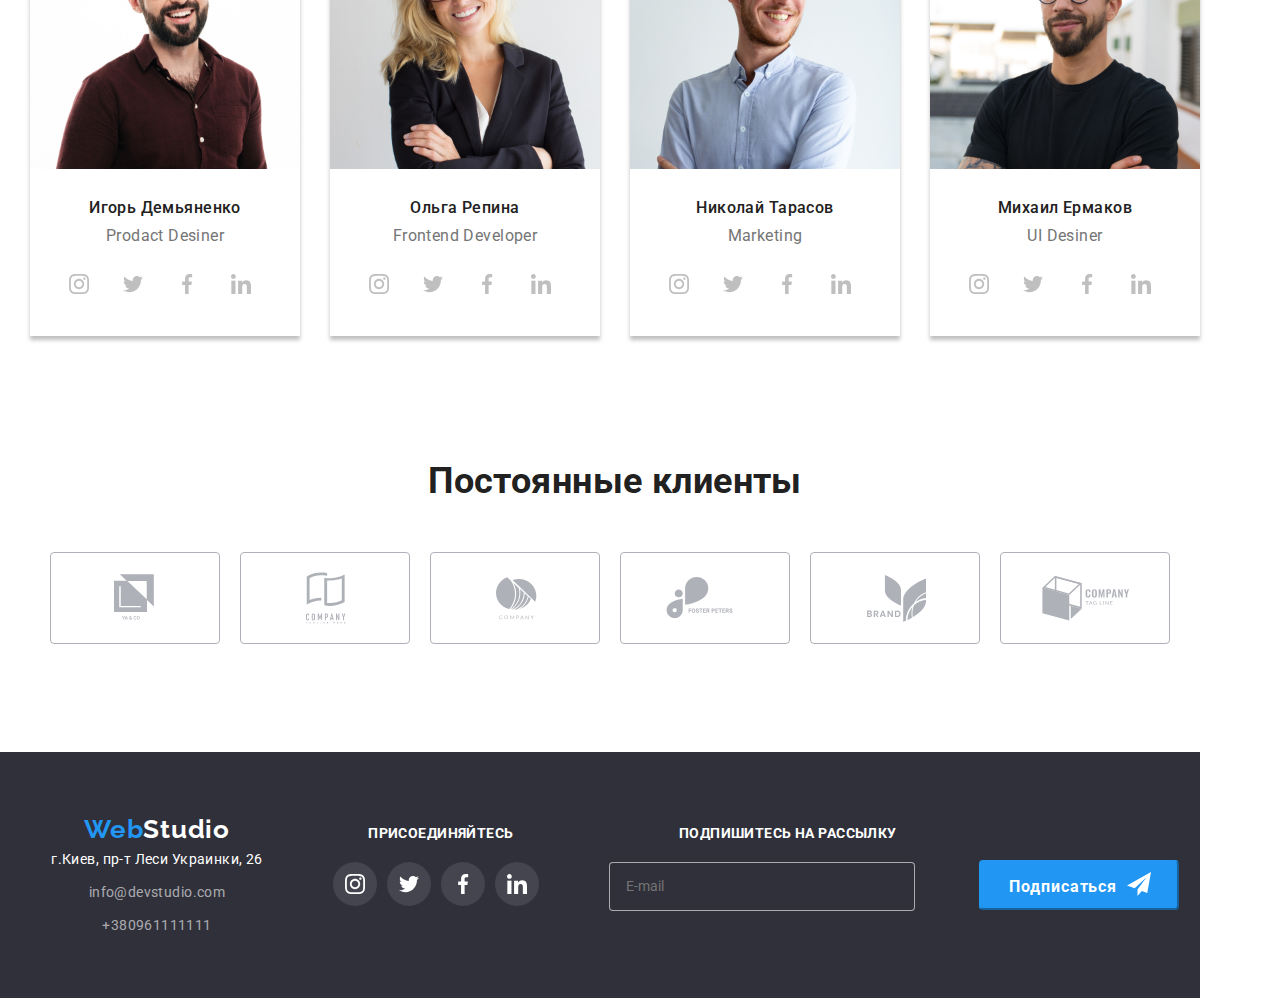
==== commit 684cb0ac: "goit-markup-hw-08" ====
--- a/index.html
+++ b/index.html
@@ -2,7 +2,7 @@
 <html lang="ru">
     <head>
         <meta charset="UTF-8" />
-        <meta name="viewpoint" content="width=device-width, initial-scale=1.0" />
+        <meta name="viewport" content="width=device-width, initial-scale=1.0" />
         <title> Document </title>
         <link rel="preconnect" href="https://fonts.gstatic.com">
         <link href="https://fonts.googleapis.com/css2?family=Raleway:wght@700&family=Roboto:wght@400;500;700;900&display=swap" rel="stylesheet">
@@ -15,27 +15,67 @@
             <div class="container header__container">
                 <nav class="navigation">
                     <a class="link logo header__logo" href="./index.html"><span class="logo__1">Web</span><span class="logo__2">Studio</span>
-                    </a>    
-                    <ul class="list menu link__header">
-                        <li class="menu__link"> <a href="./index.html" class="link__current">Студия</a></li>
-                        <li class="menu__link"><a class="link contacts__link" href="./portfolio.html">Портфолио</a></li>
-                        <li class="menu__link"><a class="link contacts__link" href="#contacts">Контакты</a></li>
-                    </ul>
+                    </a> 
+                    <button 
+                    type="button" 
+                    class="menu__button"
+                    aria-expanded="false"
+                    aria-controls="menu__container"
+                    data-menu__button>
+                        <svg width="40" height="40" aria-label="Переключатель мобильного меню">
+                            <use class="icon__menu" href="./img/icons/sprite.svg#icon-menu"></use>
+                        </svg>
+                    </button>
+                    <div class="menu__overlay">
+                                <ul class="list menu link__header">
+                                    <li class="menu__link"> <a href="./index.html" class="link__current">Студия</a></li>
+                                    <li class="menu__link"><a class="link contacts__link" href="./portfolio.html">Портфолио</a></li>
+                                    <li class="menu__link"><a class="link contacts__link" href="#contacts">Контакты</a></li>
+                                </ul>
+                                <div class="menu__tel">
+                                    <a class="link contacts__link menu__mail1" href="mailto:info@devstudio.com">
+                                        <svg class="icon">
+                                            <use href="./img/icons/sprite.svg#icon-envelope"></use>
+                                        </svg>
+                                    info@devstudio.com</a>
+                                    <a class="link contacts__link" href="tel:+380961111111">
+                                        <svg class="icon">
+                                            <use href="./img/icons/sprite.svg#icon-smartphone"></use>
+                                        </svg>
+                                    +380961111111</a>
+                                    </li>
+                                </div>
+                    </div>
                 </nav> 
-                <ul class="list menu">
-                    <li class=""><a class="link contacts__link" href="mailto:info@devstudio.com">
-                        <svg class="icon">
-                            <use href="./img/icons/sprite.svg#icon-envelope"></use>
-                        </svg>
-                        info@devstudio.com</a></li>
-                    <li class="menu__link"><a class="link contacts__link" href="tel:+380961111111">
-                        <svg class="icon">
-                            <use href="./img/icons/sprite.svg#icon-smartphone"></use>
-                        </svg>
-                        +380961111111</a></li>
-                </ul> 
             </div> 
         </header>
+        <div class="menu__container" data-menu>
+            <button 
+                    type="button" 
+                    class="menu__button1"
+                    aria-expanded="false"
+                    aria-controls="menu__container"
+                    data-menu__button>
+                        <svg width="40" height="40" aria-label="Переключатель мобильного меню">
+                            <use class="icon__cross" href="./img/icons/sprite.svg#icon-close-mobile"></use>
+                        </svg>
+                    </button>
+            <ul class="menu__list">
+                <li><a href="./index.html" class="link contacts__link">Студия</a></li>
+                <li><a class="link contacts__link" href="./portfolio.html">Портфолио</a></li>
+                <li><a class="link contacts__link" href="#contacts">Контакты</a></li>
+            </ul>
+            <ul class="menu__contacts">
+                <li><a class="link contacts__link" href="tel:+380961111111">+380961111111</a></li>
+                <li><a class="link contacts__link menu__mail" href="mailto:info@devstudio.com">info@devstudio.com</a></li>
+            </ul>
+            <div class="menu__list1">
+                <a href="" class="menu__social">Instagram</a>
+                <a href="" class="menu__social">Twitter</a>
+                <a href="" class="menu__social">Facebook</a>
+                <a href="" class="menu__social">Linkedin</a>
+            </div>
+          </div>
         <main>
             <!-- Герой -->
             <section class="section__background">
@@ -51,30 +91,42 @@
                 <div class="container">
                     <h2 class="visually-hidden">Наши методы работы</h2>
                     <ul class="list methods">
-                        <li class="methods__item methods__1">
+                        <div class="methods__item">
+                        <li>
+                            <svg class="methods__attention" value="antenna"></svg>
                             <h3 class="methods__tittle">Внимание к деталям</h3>
-                            <p>
+                            <p class="methods__description">
                                 Идейные соображения, а также начало повседневной работы по формированию позиции.
                             </p>
                         </li>
-                        <li class="methods__item methods__2">
+                        </div>
+                        <div class="methods__item">
+                        <li>
+                            <svg class="methods__task" value="clock"></svg>
                             <h3 class="methods__tittle">Пунктуальность</h3>
                             <p>
                                 Задача организации, в ососбенности же рамки и место обучения кадров влечет за собой.
                             </p>
                         </li>
-                        <li class="methods__item methods__3">
+                        </div>
+                        <div class="methods__item">
+                        <li>
+                            <svg class="methods__planning" value="diagram"></svg>
                             <h3 class="methods__tittle">Планирование</h3>
                             <p>
                                 Равным образом консультация с широким активом в значительной степени обуславливает.
                             </p>
                         </li>
-                        <li class="methods__item methods__4">
+                        </div>        
+                        <div class="methods__item">
+                        <li>
+                            <svg class="methods__technologies" value="astronaut"></svg>
                             <h3 class="methods__tittle">Современные технологии</h3>
                             <p>
                                 Значимость этих проблем настолько очевидна, что реализация плановых заданий.
                             </p>
                         </li>
+                        </div>
                     </ul>
                 </div>
             </section>
@@ -85,7 +137,11 @@
                     <ul class="list gallery">
                         <li class="gallery__item">
                             <div class="gallery__card">
-                                <img src="./img/img1.jpg" width="370" height="294" alt="телефон">
+                                <picture>
+                                    <source  srcset="./img/desktop/img1.jpg 1x, ./img/desktop/img1x2.jpg 2x"
+                                    media="(min-width: 1200px)" type="image/jpeg"/>
+                                <img src="./img/img1.jpg" width="370" alt="телефон">
+                                </picture>
                                 <div class="gallery__background">
                                     <h3 class="gallery__tittle">десктопные приложения</h3>
                                 </div>  
@@ -93,7 +149,11 @@
                         </li>
                         <li class="gallery__item">
                             <div class="gallery__card">
-                                <img src="./img/img2.jpg" width="370" height="294" alt="компьютер">
+                                <picture>
+                                    <source  srcset="./img/desktop/img2.jpg 1x, ./img/desktop/img2x2.jpg 2x"
+                                    media="(min-width: 1200px)" type="image/jpeg"/>
+                                <img src="./img/img2.jpg" width="370" alt="компьютер">
+                                </picture>
                                 <div class="gallery__background">
                                     <h3 class="gallery__tittle">мобильные приложения</h3>
                                 </div>
@@ -101,7 +161,11 @@
                         </li>
                         <li class="gallery__item">
                             <div class="gallery__card">
-                                <img src="./img/img3.jpg" width="370" height="294" alt="планшет">
+                                <picture>
+                                    <source  srcset="./img/desktop/img3.jpg 1x, ./img/desktop/img3x2.jpg 2x"
+                                    media="(min-width: 1200px)" type="image/jpeg"/>
+                                <img src="./img/img3.jpg" width="370" alt="планшет">
+                                </picture>
                                 <div class="gallery__background">
                                     <h3 class="gallery__tittle">дизайнерские решения</h3>
                                 </div>
@@ -117,7 +181,15 @@
                     <ul class="list team">
                         <li class="team__item">
                             <div>
-                                <img src="./img/img4.jpg" width="270" height="260" alt="Игорь Демьяненко">
+                                <picture>
+                                    <source  srcset="./img/desktop/img4.jpg 1x, ./img/desktop/img4x2.jpg 2x"
+                                    media="(min-width: 1200px)" type="image/jpeg"/>
+                                    <source  srcset="./img/tablet/img4tabx1.jpg 1x, ./img/tablet/img4tabx2.jpg 2x"
+                                    media="(min-width: 768px)" type="image/jpeg"/>
+                                    <source  srcset="./img/mobile/img4mobx1.jpg 1x, ./img/mobile/img4mobx2.jpg 2x"
+                                    media="(max-width: 767px)" type="image/jpeg"/>
+                                <img src="./img/img4.jpg" width="450" alt="Игорь Демьяненко">
+                                </picture>
                             </div>
                             <div class="team__content">
                                 <h3 class="team__member">Игорь Демьяненко</h3>
@@ -156,7 +228,15 @@
                         </li>
                         <li class="team__item">
                             <div>
-                                <img src="./img/img5.jpg" width="270" height="260" alt="Ольга Репина">
+                                <picture>
+                                    <source  srcset="./img/desktop/img5.jpg 1x, ./img/desktop/img5x2.jpg 2x"
+                                    media="(min-width: 1200px)" type="image/jpeg"/>
+                                    <source  srcset="./img/tablet/img5tabx1.jpg 1x, ./img/tablet/img5tabx2.jpg 2x"
+                                    media="(min-width: 768px)" type="image/jpeg"/>
+                                    <source  srcset="./img/mobile/img5mobx1.jpg 1x, ./img/mobile/img5mobx2.jpg 2x"
+                                    media="(max-width: 767px)" type="image/jpeg"/>
+                                <img src="./img/img5.jpg" width="450" alt="Ольга Репина">
+                                </picture>
                             </div>
                             <div class="team__content">
                                 <h3 class="team__member">Ольга Репина</h3>
@@ -195,7 +275,15 @@
                         </li>
                         <li class="team__item">
                             <div>
-                                <img src="./img/img6.jpg" width="270" height="260" alt="Николай Тарасов">
+                                <picture>
+                                    <source  srcset="./img/desktop/img6.jpg 1x, ./img/desktop/img6x2.jpg 2x"
+                                    media="(min-width: 1200px)" type="image/jpeg"/>
+                                    <source  srcset="./img/tablet/img6tabx1.jpg 1x, ./img/tablet/img6tabx2.jpg 2x"
+                                    media="(min-width: 768px)" type="image/jpeg"/>
+                                    <source  srcset="./img/mobile/img6mobx1.jpg 1x, ./img/mobile/img6mobx2.jpg 2x"
+                                    media="(max-width: 767px)" type="image/jpeg"/>
+                                <img src="./img/img6.jpg" width="450" alt="Николай Тарасов">
+                                </picture>
                             </div>
                             <div class="team__content">
                                 <h3 class="team__member">Николай Тарасов</h3>
@@ -234,7 +322,15 @@
                         </li>
                         <li class="team__item">
                             <div>
-                                <img src="./img/img7.jpg" width="270" height="260" alt="Михаил Ермаков">
+                                <picture>
+                                    <source  srcset="./img/desktop/img7.jpg 1x, ./img/desktop/img7x2.jpg 2x"
+                                    media="(min-width: 1200px)" type="image/jpeg"/>
+                                    <source  srcset="./img/tablet/img7tabx1.jpg 1x, ./img/tablet/img7tabx2.jpg 2x"
+                                    media="(min-width: 768px)" type="image/jpeg"/>
+                                    <source  srcset="./img/mobile/img7mobx1.jpg 1x, ./img/mobile/img7mobx2.jpg 2x"
+                                    media="(max-width: 767px)" type="image/jpeg"/>
+                                <img src="./img/img7.jpg" width="450" alt="Михаил Ермаков">
+                                </picture>
                             </div>
                             <div class="team__content">
                                 <h3 class="team__member">Михаил Ермаков</h3>
@@ -339,7 +435,7 @@
                         </ul>
                     </footer__address>
                 </div>
-                <div class="social">
+                <div class="social footer__item">
                     <p class="footer-icons__tittle">присоединяйтесь</p>
                     <ul class="list footer-icons">
                         <li class="footer-icons__item">
@@ -372,18 +468,22 @@
                         </li>
                     </ul>
                 </div>
-                <form class="subscribe">
-                    <label class="subscribe__label">
-                        Подпишитесь на рассылку
-                        <input class="subscribe__input" type="email" name="mail"  id="mail" placeholder="E-mail" />
-                    </label>
-                    <button class="subscribe__button" type="subscribe">
-                        Подписаться
-                        <svg class="subscribe__icon">
-                            <use href="./img/icons/sprite.svg#icon-send"></use>
-                        </svg>
-                    </button>
-                </form>
+                <div class="footer__item">
+                    <form class="subscribe">
+                        <div class="footer__button">
+                      <label class="subscribe__label">
+                            Подпишитесь на рассылку
+                            <input class="subscribe__input" type="email" name="mail"  id="mail" placeholder="E-mail" />
+                        </label>
+                        <button class="subscribe__button" type="subscribe">
+                            Подписаться
+                            <svg class="subscribe__icon">
+                                <use href="./img/icons/sprite.svg#icon-send"></use>
+                            </svg>
+                        </button>
+                        </div>
+                    </form>
+                </div>  
             </div>
         </footer>
         <!-- Модальное окно -->
@@ -439,6 +539,12 @@
             </div>
         </div>
         <script src="./js/script.js"></script>
+        <div class="backdrop is-hidden" data-modal>
+            <div class="modal">
+                <button type="button" data-modal-close>Закрыть</button>
+            </div>
+        </div>
+        <script src="./js/mobile-menu.js"></script>
         <script>
             (() => {
                 document
--- a/css/style.min.css
+++ b/css/style.min.css
@@ -1,1003 +1,2 @@
-/*! modern-normalize | MIT License | https://github.com/sindresorhus/modern-normalize */
-html {
-  box-sizing: border-box;
-}
-*,
-::after,
-::before {
-  box-sizing: inherit;
-}
-html {
-  line-height: 1.15;
-}
-body {
-  margin: 0;
-}
-h1 {
-  font-size: 2em;
-  margin: 0.67em 0;
-}
-hr {
-  box-sizing: content-box;
-  height: 0;
-}
-pre {
-  font-family: monospace, monospace;
-  font-size: 1em;
-}
-a {
-  -logo__1kit-text-decoration-skip: objects;
-}
-abbr[title] {
-  text-decoration: underline dotted;
-}
-b,
-strong {
-  font-weight: bolder;
-}
-code,
-kbd,
-samp {
-  font-family: monospace, monospace;
-  font-size: 1em;
-}
-small {
-  font-size: 80%;
-}
-sub,
-sup {
-  font-size: 75%;
-  line-height: 0;
-  position: relative;
-  vertical-align: baseline;
-}
-sub {
-  bottom: -0.25em;
-}
-sup {
-  top: -0.5em;
-}
-button,
-input,
-optgroup,
-select,
-textarea {
-  font-family: inherit;
-  font-size: 100%;
-  line-height: 1.15;
-  margin: 0;
-}
-button,
-select {
-  text-transform: none;
-}
-[type="reset"],
-[type="subscribe"],
-button {
-  -logo__1kit-appearance: button;
-}
-[type="button"]::-moz-focus-inner,
-[type="reset"]::-moz-focus-inner,
-[type="subscribe"]::-moz-focus-inner,
-button::-moz-focus-inner {
-  border-style: none;
-  padding: 0;
-}
-[type="button"]:-moz-focusring,
-[type="reset"]:-moz-focusring,
-[type="subscribe"]:-moz-focusring,
-button:-moz-focusring {
-  outline: 1px dotted ButtonText;
-}
-fieldset {
-  padding: 0.35em 0.75em 0.625em;
-}
-legend {
-  padding: 0;
-}
-progress {
-  vertical-align: baseline;
-}
-[type="number"]::-logo__1kit-inner-spin-button,
-[type="number"]::-logo__1kit-outer-spin-button {
-  height: auto;
-}
-[type="search"] {
-  -logo__1kit-appearance: textfield;
-  outline-offset: -2px;
-}
-[type="search"]::-logo__1kit-search-cancel-button,
-[type="search"]::-logo__1kit-search-decoration {
-  -logo__1kit-appearance: none;
-}
-::-logo__1kit-file-upload-button {
-  -logo__1kit-appearance: button;
-  font: inherit;
-}
-details {
-  display: block;
-}
-summary {
-  display: list-item;
-}
-:root {
-  --main-text-color: #757575;
-  --section__background-text-color: #ffffff;
-  --accent-color: #2196f3;
-  --tittle-color: #212121;
-  --section__background-color: #2f303a;
-  --button-color: #212121;
-  --button-background-color: #e5e5e5;
-  --card-gap: 30px;
-  --animation: 250ms cubic-bezier(0.4, 0, 0.2, 1);
-  --box-shadow: 0 4px 4px 0 rgba(0, 0, 0, 0.25);
-}
-html {
-  box-sizing: border-box;
-}
-::before ::after {
-  box-sizing: inherit;
-}
-body {
-  font-family: "Roboto";
-  font-style: normal;
-  font-weight: 400;
-  font-size: 14px;
-  line-height: 1.71;
-  letter-spacing: 0.03em;
-  color: var(--main-text-color);
-}
-h1,
-h2,
-h3,
-h4,
-h5,
-h6,
-p {
-  margin: 0;
-  margin-top: 0;
-}
-img {
-  display: block;
-  max-width: 100%;
-  height: auto;
-}
-.container {
-  width: 1200px;
-  padding-left: 15px;
-  padding-right: 15px;
-  margin-left: auto;
-  margin-right: auto;
-}
-.button {
-  padding: 6px 22px;
-  font-family: inherit;
-  font-weight: 700;
-  font-size: 16px;
-  line-height: 1.87;
-  letter-spacing: 0.06em;
-  border-radius: 4px;
-  border: 0;
-  transition: color var(--animation), background-color var(--animation),
-    box-shadow var(--animation);
-}
-.button__main {
-  font-weight: 700;
-  font-size: 16px;
-  line-height: 1.87;
-  letter-spacing: 0.06em;
-  padding: 10px 32px;
-  color: var(--section__background-text-color);
-  background-color: var(--accent-color);
-  border-radius: 4px;
-  min-width: 200px;
-  height: 50px;
-  margin-left: auto;
-  margin-right: auto;
-  border: 0;
-}
-.button:focus,
-.button:hover {
-  color: var(--section__background-text-color);
-  background-color: var(--accent-color);
-  box-shadow: var(--box-shadow);
-}
-.pointer {
-  cursor: pointer;
-}
-.menu {
-  display: inline-flex;
-}
-.menu__link {
-  margin-left: 50px;
-}
-.menu {
-  display: inline-flex;
-}
-.menu__link {
-  margin-left: 50px;
-}
-.card {
-  padding: 0;
-  margin: 0;
-  list-style: none;
-  display: flex;
-  flex-wrap: wrap;
-  margin-top: calc(-1 * var(--card-gap));
-  margin-left: calc(-1 * var(--card-gap));
-}
-.card > .item {
-  flex-basis: calc(100% / 3 - var(--card-gap));
-  margin-left: var(--card-gap);
-  margin-top: var(--card-gap);
-}
-.item {
-  outline: 1px;
-  transition: box-shadow var(--animation);
-}
-.item:nth-child(3n) {
-  margin-right: 0;
-}
-.item:hover {
-  box-shadow: var(--box-shadow);
-}
-.item:focus-within {
-  outline: 3px solid;
-  box-shadow: var(--box-shadow);
-}
-.card__content {
-  padding: 20px 0 24px 20px;
-  border: 1px solid #eee;
-}
-.card__text {
-  margin-top: 10px;
-}
-.card__link {
-  text-decoration: none;
-  transition: color var(--animation);
-  position: relative;
-  transition: box-shadow var(--animation);
-}
-.card__link:focus {
-  outline: 1px;
-  box-shadow: var(--box-shadow);
-}
-.link {
-  color: inherit;
-  text-decoration: none;
-  transition: color var(--animation);
-}
-.link:hover,
-.link:focus {
-  color: var(--accent-color);
-}
-.link-current {
-  color: inherit;
-  text-decoration: none;
-  transition: color var(--animation);
-}
-.link__header {
-  list-style: none;
-  display: flex;
-  align-items: center;
-}
-.link__current {
-  position: relative;
-  display: block;
-  padding-top: 32px;
-  padding-bottom: 32px;
-  text-decoration: none;
-  color: var(--accent-color);
-}
-.link__current:after {
-  content: "";
-  position: absolute;
-  display: block;
-  width: 100%;
-  height: 4px;
-  left: 0;
-  bottom: 0;
-  background-color: var(--accent-color);
-  border-radius: 4px;
-}
-.contacts__link {
-  padding-top: 32px;
-  padding-bottom: 32px;
-}
-.list {
-  margin-top: 0;
-  margin-bottom: 0;
-  padding-left: 0;
-  list-style: none;
-  text-decoration: none;
-  font-style: normal;
-}
-.hero__tittle {
-  font-weight: 900;
-  font-size: 44px;
-  line-height: 1.36;
-  letter-spacing: 0.06em;
-  color: var(--section__background-text-color);
-  text-transform: uppercase;
-  margin-bottom: 30px;
-}
-.section__tittle {
-  font-weight: 700;
-  font-size: 36px;
-  line-height: 1.16;
-  letter-spacing: 0.03em;
-  color: var(--tittle-color);
-  justify-content: center;
-  text-align: center;
-  margin-bottom: 50px;
-}
-.methods__tittle {
-  font-weight: 700;
-  line-height: 1.14;
-  letter-spacing: 0.03em;
-  color: var(--tittle-color);
-  text-transform: uppercase;
-  margin-bottom: 10px;
-}
-.visually-hidden {
-  position: absolute !important;
-  clip: rect(1px 1px 1px 1px);
-  clip: rect(1px, 1px, 1px, 1px);
-  padding: 0 !important;
-  border: 0 !important;
-  height: 1px !important;
-  width: 1px !important;
-  overflow: hidden;
-}
-.section__background .tittle {
-  --tittle-color: var(--section__background-text-color);
-}
-.section {
-  padding-bottom: 94px;
-}
-.section__methods {
-  padding-top: 94px;
-  padding-bottom: 94px;
-}
-.social-icons {
-  display: inline-flex;
-  padding-right: -10px;
-}
-.social-icons__link {
-  display: flex;
-  justify-content: center;
-  align-items: center;
-  width: 44px;
-  height: 44px;
-  border-radius: 50%;
-  background-color: var(--section__background-text-color);
-  transition: color var(--animation), background-color var(--animation);
-}
-.social-icons__item {
-  margin-right: 10px;
-}
-.social-icons .icon {
-  width: 20px;
-  height: 20px;
-  fill: rgba(0, 0, 0, 0.25);
-  transition: fill var(--animation);
-}
-.social-icons__link:hover .icon,
-.social-icons__link:focus .icon {
-  fill: var(--section__background-text-color);
-}
-.social-icons__link:hover,
-.social-icons__link:focus {
-  background-color: var(--accent-color);
-}
-textarea {
-  resize: none;
-}
-.form {
-  width: 100%;
-}
-.form__field {
-  position: relative;
-  display: flex;
-  flex-direction: column;
-  margin-bottom: 10px;
-}
-.form__icon {
-  position: absolute;
-  width: 18px;
-  height: 18px;
-  top: 30px;
-  left: 12px;
-  display: inline-block;
-}
-.form__field label {
-  margin-bottom: 4px;
-  font-size: 12px;
-  line-height: 1.16;
-  letter-spacing: 0.01em;
-  color: var(--main-text-color);
-}
-.form__input {
-  margin: 0;
-  padding: 12px 42px;
-  border-radius: 4px;
-  border: 1px solid rgba(33, 33, 33, 0.2);
-}
-.form__field input::placeholder {
-  color: rgba(117, 117, 117, 0.5);
-  text-align: left;
-  font-size: 12px;
-  line-height: 1.16;
-  letter-spacing: 0.01em;
-}
-.form__tittle {
-  font-weight: 700;
-  font-size: 20px;
-  line-height: 1.17;
-  text-align: center;
-  color: var(--tittle-color);
-  margin-bottom: 12px;
-}
-.form__comment {
-  height: 138px;
-  padding: 12px 16px;
-  margin-bottom: 10px;
-  border: 1px solid rgba(33, 33, 33, 0.2);
-  border-radius: 4px;
-}
-.checkbox {
-  color: var(--main-text-color);
-  padding: 5px 0;
-  position: relative;
-  display: flex;
-  align-items: center;
-  transform: translateX(35px);
-}
-.checkbox__input {
-  position: absolute;
-  width: 1px;
-  height: 1px;
-  overflow: hidden;
-  clip: rect(0 0 0 0);
-  cursor: pointer;
-}
-.checkbox__input:checked + .checkbox__icon {
-  border-color: var(--accent-color);
-  background-color: var(--accent-color);
-  background-image: url("data:image/svg+xml,%3Csvg width='16' height='15' viewBox='0 0 16 15' fill='none' xmlns='http://www.w3.org/2000/svg'%3E%3Crect width='16' height='15' rx='2' fill='%232196F3'/%3E%3Cpath d='M3.95703 7.75166L3.88825 7.68604L3.81923 7.75141L2.93123 8.59258L2.85486 8.66492L2.93097 8.73753L6.42671 12.0724L6.49574 12.1382L6.56476 12.0724L14.069 4.91352L14.1449 4.84116L14.069 4.76881L13.1873 3.92764L13.1183 3.86183L13.0493 3.92761L6.49577 10.1735L3.95703 7.75166Z' fill='white' stroke='white' stroke-width='0.2'/%3E%3C/svg%3E");
-  background-origin: border-box;
-  transition: border-color background-color var(--animation);
-}
-.checkbox__input:focus + .checkbox__icon {
-  border-color: var(--accent-color);
-}
-.checkbox__icon {
-  position: absolute;
-  width: 16px;
-  height: 15px;
-  border: 2px solid #000;
-  background-color: var(--section__background-text-color);
-  border-radius: 4px;
-  transform: translateX(-23px);
-  cursor: pointer;
-}
-.checkbox__link {
-  color: var(--accent-color);
-  transform: translateX(5px);
-}
-.form__button {
-  width: 200px;
-  height: 50px;
-  border: none;
-  border-radius: 4px;
-  display: block;
-  margin-left: auto;
-  margin-right: auto;
-  margin-top: 30px;
-  background-color: var(--accent-color);
-  color: var(--section__background-text-color);
-  font-weight: 700;
-  font-size: 16px;
-  line-height: 1.87;
-  letter-spacing: 0.06em;
-  text-align: center;
-  cursor: pointer;
-}
-.form__input:focus {
-  outline-color: var(--accent-color);
-  transition: outline-color var(--animation);
-}
-.form__field:focus-within > .form__icon {
-  fill: var(--accent-color);
-  transition: fill var(--animation);
-}
-.form__comment:focus {
-  outline-color: var(--accent-color);
-  transition: outline-color var(--animation);
-}
-.portfolio__tittle {
-  font-weight: 700;
-  font-size: 18px;
-  line-height: 2;
-  letter-spacing: 0.06em;
-  color: var(--tittle-color);
-  margin-bottom: 4px;
-}
-.portfolio__prodacts {
-  font-weight: 400;
-  font-size: 18px;
-  line-height: 1.87;
-  letter-spacing: 0.03em;
-  color: var(--main-text-color);
-}
-.portfolio {
-  --grid-item: 5;
-  padding-left: auto;
-  padding-right: auto;
-  padding-top: 94px;
-  padding-bottom: 94px;
-}
-.portfolio__card {
-  position: relative;
-  outline: 1px;
-  width: 100%;
-  z-index: 1;
-  overflow: hidden;
-}
-.portfolio__background {
-  position: absolute;
-  padding-bottom: -30px;
-  width: 100%;
-  height: 100%;
-  z-index: 10;
-  background-color: rgba(33, 150, 243, 0.9);
-  color: var(--section__background-text-color);
-  opacity: 0;
-  transition: opacity var(--animation);
-  transform: translateY(calc(-50% + 500px));
-}
-.portfolio__background .is-hidden {
-  opacity: 0;
-  pointer-events: none;
-}
-.item:hover .portfolio__background {
-  opacity: 1;
-  transform: translateY(-100%);
-  transition: transform var(--animation);
-}
-.card__link:focus .portfolio__background {
-  opacity: 1;
-  transform: translateY(-100%);
-  transition: transform var(--animation);
-}
-.portfolio__description {
-  font-size: 18px;
-  line-height: 1.55;
-  padding-top: 63px;
-  padding-left: 24px;
-  padding-right: 24px;
-}
-.header {
-  font-weight: 500;
-  font-size: 14px;
-  line-height: 1.14;
-  letter-spacing: 0.02em;
-  color: var(--tittle-color);
-  text-decoration: none;
-  border-bottom-width: 1px;
-  border-bottom-style: solid;
-  border-bottom-color: #ececec;
-}
-.header__container {
-  display: flex;
-  align-items: center;
-  justify-content: flex-end;
-}
-.header__logo {
-  margin-right: 90px;
-}
-.navigation {
-  display: flex;
-  align-items: center;
-  margin-right: auto;
-}
-.logo {
-  display: block;
-}
-.logo__1 {
-  font-family: "Raleway";
-  font-weight: 700;
-  font-size: 26px;
-  line-height: 1.17;
-  letter-spacing: 0.03em;
-  color: var(--accent-color);
-}
-.logo__2 {
-  font-family: "Raleway";
-  font-style: normal;
-  font-weight: 700;
-  font-size: 26px;
-  line-height: 1.38;
-  letter-spacing: 0.03em;
-  color: var(--tittle-color);
-}
-.contacts__link {
-  display: flex;
-  align-items: center;
-}
-.contacts__link .icon {
-  width: 16px;
-  height: 16px;
-  stroke: inherit;
-  margin-right: 10px;
-  transition: fill var(--animation);
-}
-.contacts__link:hover .icon,
-.contacts__link:focus .icon {
-  fill: var(--accent-color);
-}
-.section__background {
-  background-color: var(--section__background-color);
-}
-.overlay {
-  width: 100%;
-  height: 100%;
-  background-image: linear-gradient(
-      to right,
-      rgba(47, 48, 58, 0.4),
-      rgba(47, 48, 58, 0.4)
-    ),
-    url(../img/background.png);
-  background-repeat: no-repeat;
-  background-position: center;
-  background-size: cover;
-  box-shadow: var(--box-shadow);
-}
-.hero {
-  width: 55%;
-  max-width: 700px;
-  flex-wrap: wrap;
-  margin-left: auto;
-  margin-right: auto;
-  text-align: center;
-  padding-top: 200px;
-  padding-bottom: 200px;
-}
-.backdrop {
-  position: fixed;
-  width: 100%;
-  height: 100%;
-  left: 0;
-  top: 0;
-  z-index: 100;
-  opacity: 1;
-  background-color: rgba(0, 0, 0, 0.1);
-  box-shadow: var(--box-shadow);
-}
-.is-hidden {
-  opacity: 0;
-  visibility: hidden;
-  pointer-events: none;
-  transition: opacity var(--animation), visibility var(--animation);
-}
-.modal {
-  position: absolute;
-  padding: 40px;
-  top: 50%;
-  left: 50%;
-  transform: translate(-50%, -50%);
-  width: 100%;
-  width: 528px;
-  min-height: 581px;
-  border-radius: 4px;
-  background-color: var(--section__background-text-color);
-  box-shadow: var(--box-shadow);
-}
-.btn-close {
-  position: absolute;
-  top: 8px;
-  right: 8px;
-  width: 30px;
-  height: 30px;
-  border: 1px;
-  border-radius: 50%;
-  border-color: rgba(0, 0, 0, 0.1);
-  color: #000;
-  background-color: var(--section__background-text-color);
-  box-shadow: var(--box-shadow);
-  background-size: contain;
-  background-position: center;
-  justify-content: center;
-  align-items: center;
-  display: inline-block;
-  cursor: pointer;
-}
-.btn-close .icon {
-  fill: #000;
-  justify-content: center;
-  align-items: center;
-  background-size: contain;
-  display: block;
-  padding: 0;
-}
-.btn-close:hover .icon {
-  fill: var(--accent-color);
-  transition: fill var(--animation);
-}
-.gallery {
-  display: flex;
-  justify-content: center;
-  margin-left: auto;
-  margin-right: auto;
-  padding-right: -30px;
-}
-.gallery__item {
-  --grid-item: 3;
-  margin-right: 30px;
-}
-.gallery__card {
-  --grid-item: 3;
-  position: relative;
-  z-index: 2;
-}
-.gallery__portfolio__background {
-  position: absolute;
-  display: flex;
-  justify-content: center;
-  align-items: center;
-  width: 100%;
-  height: 70px;
-  background-color: rgba(47, 48, 58, 0.8);
-  color: var(--section__background-text-color);
-  z-index: 4;
-  transform: translateY(-100%);
-}
-.gallery__tittle {
-  font-weight: 700;
-  line-height: 1.17;
-  text-transform: uppercase;
-}
-.methods {
-  --grid-item: 4;
-  display: flex;
-  padding-right: -30px;
-}
-.methods__item {
-  margin-right: 30px;
-}
-.methods__item::before {
-  margin-bottom: 30px;
-  display: block;
-  content: "";
-  width: 270px;
-  height: 120px;
-  background-repeat: no-repeat;
-  background-position: center;
-  background-color: #f5f4fa;
-}
-::before .icon {
-  box-sizing: border-box;
-}
-.methods__1::before {
-  background-image: url("../img/icons/antenna.svg");
-}
-.methods__2::before {
-  background-image: url("../img/icons/clock.svg");
-}
-.methods__3::before {
-  background-image: url("../img/icons/diagram.svg");
-}
-.methods__4::before {
-  background-image: url("../img/icons/astronaut.svg");
-}
-.team {
-  background-color: var(--section__background-text-color);
-  display: flex;
-  justify-content: center;
-  --grid-item: 4;
-  margin-right: -30px;
-}
-.team__item {
-  text-align: center;
-  margin-right: 30px;
-  box-shadow: var(--box-shadow);
-}
-.team__member {
-  font-weight: 500;
-  font-size: 16px;
-  line-height: 1.18;
-  color: var(--tittle-color);
-  margin-bottom: 10px;
-}
-.team__position {
-  font-size: 16px;
-  line-height: 1.18;
-  color: var(--main-text-color);
-  margin-bottom: 16px;
-}
-.team__content {
-  padding-top: 30px;
-  padding-bottom: 30px;
-}
-.grid {
-  display: flex;
-  margin-left: auto;
-  margin-right: auto;
-  justify-content: center;
-  margin-bottom: 34px;
-  padding-left: -8px;
-}
-.grid-item {
-  margin-left: 8px;
-}
-.clients {
-  display: flex;
-  margin-left: -30px;
-  justify-content: center;
-  list-style-type: none;
-}
-.clients__icons {
-  display: inline-block;
-  margin-right: 30px;
-  margin-bottom: 94px;
-  border: 1px solid #afb1b8;
-  border-radius: 4px;
-  transition: border-color var(--animation);
-}
-.clients__icons .icon {
-  display: block;
-  padding: 0;
-  fill: #afb1b8;
-  transition: fill var(--animation);
-}
-.clients__link {
-  outline: px solid #afb1b8;
-  width: 170px;
-  height: 90px;
-  display: flex;
-  justify-content: center;
-  align-items: center;
-}
-.clients__link:hover .icon,
-.clients__link:focus .icon {
-  fill: var(--accent-color);
-}
-.clients__icons:hover,
-.clients__icons:focus {
-  border-color: var(--accent-color);
-}
-.clients__tittle {
-  font-weight: 700;
-  font-size: 36px;
-  line-height: 1.17;
-  color: var(--button-color);
-  text-align: center;
-  margin-bottom: 50px;
-}
-.footer {
-  color: rgba(255, 255, 255, 0.6);
-  margin-top: 9px;
-}
-.footer__logo {
-  font-family: "Raleway";
-  font-style: normal;
-  font-weight: 700;
-  font-size: 26px;
-  line-height: 1.38;
-  letter-spacing: 0.03em;
-  color: var(--section__background-text-color);
-}
-.footer__address {
-  color: var(--section__background-text-color);
-}
-.footer__item {
-  margin-right: 70px;
-}
-.footer__address {
-  margin-top: 20px;
-}
-.footer__container {
-  display: flex;
-  align-items: baseline;
-  padding-top: 60px;
-  padding-bottom: 60px;
-}
-.footer-icons__tittle {
-  font-weight: 700;
-  line-height: 1.14;
-  color: var(--section__background-text-color);
-  text-transform: uppercase;
-  margin-bottom: 20px;
-}
-.footer-icons {
-  display: inline-flex;
-  padding-right: -10px;
-}
-.footer-icons__link {
-  display: flex;
-  justify-content: center;
-  align-items: center;
-  width: 44px;
-  height: 44px;
-  border-radius: 50%;
-  background-color: rgba(255, 255, 255, 0.1);
-  transition: background-color var(--animation);
-}
-.footer-icons__item {
-  margin-right: 10px;
-}
-.footer-icons .icon {
-  width: 20px;
-  height: 20px;
-  fill: var(--section__background-text-color);
-  transition: fill var(--animation);
-}
-.footer-icons__link:hover .icon,
-.footer-icons__link:focus .icon {
-  fill: var(--section__background-text-color);
-}
-.footer-icons__link:hover,
-.footer-icons__link:focus {
-  background-color: var(--accent-color);
-}
-.subscribe {
-  display: flex;
-  width: 570px;
-  margin-left: 93px;
-  align-items: center;
-  justify-content: right;
-}
-.subscribe__label {
-  width: 358px;
-  margin-left: px;
-  font-weight: 700;
-  line-height: 1.17;
-  text-transform: uppercase;
-  text-align-last: left;
-  color: var(--section__background-text-color);
-  padding-bottom: 20px;
-}
-.subscribe__input {
-  position: relative;
-  padding: 15px 170px 16px 16px;
-  transform: translateY(20px);
-  border-radius: 4px;
-  border: 1px solid rgba(255, 255, 255, 0.6);
-  background-color: #2f303a;
-  color: var(--section__background-text-color);
-}
-.subscribe__input::placeholder {
-  font-size: 16px;
-  line-height: 1.25;
-  display: flex;
-  align-items: center;
-  color: rgba(117, 117, 117, 0.5);
-  position: absolute;
-}
-.subscribe__button {
-  position: relative;
-  margin-left: 12px;
-  width: 200px;
-  height: 50px;
-  padding: 10px 28px;
-  font-weight: 700;
-  font-size: 16px;
-  line-height: 1.87;
-  letter-spacing: 0.06em;
-  text-align: left;
-  background-color: var(--accent-color);
-  color: var(--section__background-text-color);
-  border-radius: 4px;
-  border-color: var(--accent-color);
-  transform: translateY(18px);
-  cursor: pointer;
-}
-.subscribe__icon {
-  position: absolute;
-  width: 24px;
-  height: 24px;
-  fill: var(--section__background-text-color);
-  margin-left: 10px;
-  margin-right: 13px;
-}
-/*# sourceMappingURL=style.min.css.map */
+/*! modern-normalize | MIT License | https://github.com/sindresorhus/modern-normalize */html{box-sizing:border-box}*,::after,::before{box-sizing:inherit}html{line-height:1.15}body{margin:0}h1{font-size:2em;margin:0.67em 0}hr{box-sizing:content-box;height:0}pre{font-family:monospace, monospace;font-size:1em}a{-logo__1kit-text-decoration-skip:objects}abbr[title]{text-decoration:underline dotted}b,strong{font-weight:bolder}code,kbd,samp{font-family:monospace, monospace;font-size:1em}small{font-size:80%}sub,sup{font-size:75%;line-height:0;position:relative;vertical-align:baseline}sub{bottom:-0.25em}sup{top:-0.5em}button,input,optgroup,select,textarea{font-family:inherit;font-size:100%;line-height:1.15;margin:0}button,select{text-transform:none}[type="reset"],[type="subscribe"],button{-logo__1kit-appearance:button}[type="button"]::-moz-focus-inner,[type="reset"]::-moz-focus-inner,[type="subscribe"]::-moz-focus-inner,button::-moz-focus-inner{border-style:none;padding:0}[type="button"]:-moz-focusring,[type="reset"]:-moz-focusring,[type="subscribe"]:-moz-focusring,button:-moz-focusring{outline:1px dotted ButtonText}fieldset{padding:0.35em 0.75em 0.625em}legend{padding:0}progress{vertical-align:baseline}[type="number"]::-logo__1kit-inner-spin-button,[type="number"]::-logo__1kit-outer-spin-button{height:auto}[type="search"]{-logo__1kit-appearance:textfield;outline-offset:-2px}[type="search"]::-logo__1kit-search-cancel-button,[type="search"]::-logo__1kit-search-decoration{-logo__1kit-appearance:none}::-logo__1kit-file-upload-button{-logo__1kit-appearance:button;font:inherit}details{display:block}summary{display:list-item}:root{--main-text-color: #757575;--background-text-color: #ffffff;--accent-color: #2196f3;--tittle-color: #212121;--background-color: #2f303a;--button-color: #212121;--button-background-color: #e5e5e5;--card-gap: 30px;--animation: 250ms cubic-bezier(0.4, 0, 0.2, 1);--box-shadow: 0 4px 4px 0 rgba(0, 0, 0, 0.25)}html{box-sizing:border-box}::before ::after{box-sizing:inherit}body{font-family:"Roboto";font-style:normal;font-weight:400;font-size:14px;line-height:1.71;letter-spacing:0.03em;color:var(--main-text-color)}body.modal-open{overflow:hidden}h1,h2,h3,h4,h5,h6,p{margin:0;margin-top:0}img{display:block;max-width:100%;height:auto}.container{width:100%;margin-left:15px;margin-right:15px}@media screen and (min-width: 480px){.container{max-width:480px}}@media screen and (min-width: 768px){.container{max-width:768px}}@media screen and (min-width: 1200px){.container{max-width:1200px}}.section{padding-bottom:94px}.section__tittle{font-weight:700;font-size:36px;line-height:1.16;letter-spacing:0.03em;color:var(--tittle-color);justify-content:center;text-align:center;margin-bottom:50px}.section__methods{padding-top:94px;padding-bottom:94px}.section__background{--tittle-color: var(--background-text-color)}@media screen and (min-width: 480px){.section__background{width:480px}}@media screen and (min-width: 768px){.section__background{width:768px}}@media screen and (min-width: 1200px){.section__background{width:1200px}}.menu{display:flex}.menu__link{margin-left:50px}.menu__button{display:inline-flex;margin:0;padding:0;border:none;background-color:transparent;transform:translateX(400%)}@media screen and (min-width: 768px){.menu__button{display:none}}.menu__button .icon__menu{display:block;z-index:5}.menu__button .is-open .icon__cross{display:block}.menu__button .is-open .icon__cross .icon__menu{display:none}.menu__button :hover .icon__menu,.menu__button :focus .icon__menu{fill:var(--accent-color)}.menu__container{display:block;position:relative;flex-direction:column;top:0;right:-100%;width:100%;height:100vh;background-color:#fff;padding:48px, 40px;text-align:start;font-weight:500;font-size:40px;line-height:1.17;letter-spacing:0.02;color:#212121}@media screen and (max-width: 767px){.menu__container{display:none;position:absolute;left:0;width:100%}.menu__container.is-open{display:block}}@media screen and (min-width: 768px){.menu__container{display:none}}.menu__overlay{display:flex}@media screen and (max-width: 768px){.menu__overlay{display:none}}.menu__list{text-decoration:none;list-style-type:none;margin-bottom:30px}.menu__mail{font-weight:500;font-size:24px;line-height:1.16;letter-spacing:0.02;color:#757575}.menu__tel{display:block;margin-left:54px}@media screen and (min-width: 1200px){.menu__tel{display:flex;margin-left:200px}}.menu__contacts{margin-top:70px;list-style-type:none}.menu__list1{display:flex;margin-top:64px;margin-left:40px}.menu__social{color:#2196f3;font-weight:500;font-size:18px;line-height:1.22;letter-spacing:0.02;margin-right:20px;text-decoration:none}.menu__button1{position:absolute;top:0;right:0;background-color:#fff;border:none}.menu__button1 :hover,.menu__button1 :focus{fill:#2196f3}@media screen and (min-width: 1200px){.menu__mail1{margin-left:30px}}.logo{display:block}.logo__1{font-family:"Raleway";font-weight:700;font-size:26px;line-height:1.17;letter-spacing:0.03em;color:var(--accent-color)}.logo__2{font-family:"Raleway";font-style:normal;font-weight:700;font-size:26px;line-height:1.38;letter-spacing:0.03em;color:var(--tittle-color)}.button{padding:6px 22px;font-family:inherit;font-weight:500;font-size:16px;line-height:1.62;letter-spacing:0.03em;border-radius:4px;border:0;transition:color var(--animation),background-color var(--animation),box-shadow var(--animation)}@media screen and (min-width: 1200px){.button{font-weight:700;line-height:1.87;letter-spacing:0.06em}}.button:focus,.button:hover{color:var(--background-text-color);background-color:var(--accent-color);box-shadow:var(--box-shadow)}.button__main{font-weight:400;font-size:16px;line-height:1.87;letter-spacing:0.06em;padding:10px 32px;color:var(--background-text-color);background-color:var(--accent-color);border-radius:4px;max-width:200px;height:50px;margin-left:auto;margin-right:auto;border:0}.pointer{cursor:pointer}.card{padding:0;margin:0;list-style:none;display:block}@media screen and (min-width: 768px){.card{display:flex;flex-wrap:wrap}}@media screen and (min-width: 1200px){.card{flex-wrap:wrap;margin-top:calc(-1 * var(--card-gap));margin-left:calc(-1 * var(--card-gap))}}.card .item{flex-basis:calc(100% / 3 - var(--card-gap));margin-left:var(--card-gap);margin-top:var(--card-gap)}.item{outline:1px;transition:box-shadow var(--animation);--grid-item: 1;max-width:450px}@media screen and (min-width: 768px){.item{--grid-item: 2;width:354px}}@media screen and (min-width: 1200px){.item{--grid-item: 3;width:370px}.item :nth-child(3n){margin-right:0}}.item:hover{box-shadow:var(--box-shadow)}.item:focus-within{outline:3px solid;box-shadow:var(--box-shadow)}.card__content{padding:20px 0 24px 20px;border:1px solid #eee}.card__text{margin-top:10px}.card__link{text-decoration:none;transition:color var(--animation);position:relative;transition:box-shadow var(--animation)}.card__link:focus{outline:1px;box-shadow:var(--box-shadow)}.link{color:inherit;text-decoration:none;transition:color var(--animation)}.link:hover,.link:focus{color:var(--accent-color)}.link__header{list-style:none;display:flex;align-items:center}.link__current{position:relative;display:block;padding-top:32px;padding-bottom:32px;text-decoration:none;color:var(--accent-color)}.link__current:after{content:"";position:absolute;display:block;width:100%;height:4px;left:0;bottom:0;background-color:var(--accent-color);border-radius:4px}.list{margin-top:0;margin-bottom:0;padding-left:0;list-style:none;text-decoration:none;font-style:normal}.visually-hidden{position:absolute !important;clip:rect(1px 1px 1px 1px);clip:rect(1px, 1px, 1px, 1px);padding:0 !important;border:0 !important;height:1px !important;width:1px !important;overflow:hidden}.social-icons{display:inline-flex;padding-right:-10px}.social-icons .icon{width:20px;height:20px;fill:rgba(0,0,0,0.25);transition:fill var(--animation)}.social-icons__link{display:flex;justify-content:center;align-items:center;width:44px;height:44px;border-radius:50%;background-color:var(--background-text-color);transition:color var(--animation),background-color var(--animation)}.social-icons__link:hover .icon,.social-icons__link:focus .icon{fill:var(--background-text-color)}.social-icons__link:hover,.social-icons__link:focus{background-color:var(--accent-color)}.social-icons__item{margin-right:10px}textarea{resize:none}.form{width:100%}.form__field{position:relative;display:flex;flex-direction:column;margin-bottom:10px}.form__field:focus-within>.form__icon{fill:var(--accent-color);transition:fill var(--animation)}.form__icon{position:absolute;width:18px;height:18px;top:30px;left:12px;display:inline-block}.form__label{margin-bottom:4px;font-size:12px;line-height:1.16;letter-spacing:0.01em;color:var(--main-text-color)}.form__input{margin:0;padding:12px 42px;border-radius:4px;border:1px solid rgba(33,33,33,0.2)}.form__input:focus{outline-color:var(--accent-color);transition:outline-color var(--animation)}.form__input ::placeholder{color:rgba(117,117,117,0.5);text-align:left;font-size:12px;line-height:1.16;letter-spacing:0.01em}.form__tittle{font-weight:700;font-size:20px;line-height:1.17;text-align:center;color:var(--tittle-color);margin-bottom:12px}.form__button{width:200px;height:50px;border:none;border-radius:4px;display:block;margin-left:auto;margin-right:auto;margin-top:30px;background-color:var(--accent-color);color:var(--background-text-color);font-weight:700;font-size:16px;line-height:1.87;letter-spacing:0.06em;text-align:center;cursor:pointer}.form__comment{height:138px;padding:12px 16px;margin-bottom:10px;border:1px solid rgba(33,33,33,0.2);border-radius:4px}.form__comment:focus{outline-color:var(--accent-color);transition:outline-color var(--animation)}.checkbox{color:var(--main-text-color);padding:5px 0;position:relative;display:flex;align-items:center;transform:translateX(35px)}.checkbox__input{position:absolute;width:1px;height:1px;overflow:hidden;clip:rect(0 0 0 0);cursor:pointer}.checkbox__input:checked+.checkbox__icon{border-color:var(--accent-color);background-color:var(--accent-color);background-image:url("data:image/svg+xml,%3Csvg width='16' height='15' viewBox='0 0 16 15' fill='none' xmlns='http://www.w3.org/2000/svg'%3E%3Crect width='16' height='15' rx='2' fill='%232196F3'/%3E%3Cpath d='M3.95703 7.75166L3.88825 7.68604L3.81923 7.75141L2.93123 8.59258L2.85486 8.66492L2.93097 8.73753L6.42671 12.0724L6.49574 12.1382L6.56476 12.0724L14.069 4.91352L14.1449 4.84116L14.069 4.76881L13.1873 3.92764L13.1183 3.86183L13.0493 3.92761L6.49577 10.1735L3.95703 7.75166Z' fill='white' stroke='white' stroke-width='0.2'/%3E%3C/svg%3E");background-origin:border-box;transition:border-color background-color var(--animation)}.checkbox__input:focus+.checkbox__icon{border-color:var(--accent-color)}.checkbox__icon{position:absolute;width:16px;height:15px;border:2px solid #000;background-color:var(background-text-color);border-radius:4px;transform:translateX(-23px);cursor:pointer}.checkbox__link{color:var(--accent-color);transform:translateX(5px)}.portfolio{--grid-item: 5;padding-left:auto;padding-right:auto;padding-top:94px;padding-bottom:94px}.portfolio__tittle{font-weight:700;font-size:18px;line-height:2;letter-spacing:0.06em;color:var(--tittle-color);margin-bottom:4px}.portfolio__prodacts{font-weight:400;font-size:18px;line-height:1.87;letter-spacing:0.03em;color:var(--main-text-color)}.portfolio__card{position:relative;outline:1px;width:100%;z-index:1;overflow:hidden}.portfolio__background{position:absolute;padding-bottom:-30px;width:100%;height:100%;z-index:10;background-color:rgba(33,150,243,0.9);color:var(--background-text-color);opacity:0;transition:opacity var(--animation);transform:translateY(calc(-50% + 500px))}.portfolio__background .is-hidden{opacity:0;pointer-events:none}.portfolio__description{font-size:18px;line-height:1.55;padding-top:63px;padding-left:24px;padding-right:24px}.item:hover .portfolio__background{opacity:1;transform:translateY(-100%);transition:transform var(--animation)}.card__link:focus .portfolio__background{opacity:1;transform:translateY(-100%);transition:transform var(--animation)}.grid{display:flex;flex-wrap:wrap;margin-left:auto;margin-right:auto;justify-content:start}@media screen and (min-width: 768px){.grid{justify-content:center;margin-bottom:34px;margin-right:-8px}}.grid-item{margin-right:8px;margin-bottom:15px}.header{font-weight:500;font-size:14px;line-height:1.14;letter-spacing:0.02em;color:var(--tittle-color);text-decoration:none;border-bottom-width:1px;border-bottom-style:solid;border-bottom-color:#ececec}.header__container{display:flex;position:relative;align-items:center;justify-content:center}.header__container .navigation{position:relative}.header__logo{margin-right:90px}.navigation{display:flex;align-items:center;margin-right:auto}.contacts__link{display:flex;align-items:center;padding-top:32px;padding-bottom:32px}.contacts__link .icon{width:16px;height:16px;stroke:inherit;margin-right:10px;transition:fill var(--animation)}.contacts__link:hover .icon,.contacts__link:focus .icon{fill:var(--accent-color)}.section__background{background-color:var(--background-color)}.overlay{height:100%;background-image:linear-gradient(to right, rgba(47,48,58,0.4), rgba(47,48,58,0.4)),url(../img/mobile/background_mobx1.png);background-repeat:no-repeat;background-position:center;background-size:cover;box-shadow:var(--box-shadow)}@media (min-device-pixel-ratio: 2), (min-resolution: 192dpi), (min-resolution: 2dppx){.overlay{background-image:url(../img/mobile/background_mobx2.png)}}@media screen and (min-width: 768px){.overlay{background-image:url(../img/tablet/background_tabx1.png);max-width:768px}}@media screen and (min-width: 768px) and (min-device-pixel-ratio: 2), screen and (min-width: 768px) and (min-resolution: 192dpi), screen and (min-width: 768px) and (min-resolution: 2dppx){.overlay{background-image:url(../img/tablet/background_tabx2.png)}}@media screen and (min-width: 1200px){.overlay{background-image:url(../img/desktop/background.png);max-width:1200px}}@media screen and (min-width: 1200px) and (min-device-pixel-ratio: 2), screen and (min-width: 1200px) and (min-resolution: 192dpi), screen and (min-width: 1200px) and (min-resolution: 2dppx){.overlay{background-image:url(../img/desktop/backgroundx2.png)}}@media screen and (max-width: 767px){.overlay{max-width:480px}}.hero{display:block;flex-wrap:wrap;margin-left:auto;margin-right:auto;align-items:center;text-align:center;padding-top:118px;padding-bottom:118px}.hero__tittle{font-weight:900;font-size:26px;line-height:1.61;letter-spacing:0.06em;color:var(--background-text-color);text-transform:uppercase;margin-bottom:30px}.backdrop{position:fixed;width:100%;height:100%;left:0;top:0;z-index:100;opacity:1;background-color:rgba(0,0,0,0.1);box-shadow:var(--box-shadow);overflow:scroll}.is-hidden{opacity:0;visibility:hidden;pointer-events:none;transition:opacity var(--animation),visibility var(--animation)}.modal{position:absolute;padding:40px;top:50%;left:50%;transform:translate(-50%, -50%);width:100%;width:528px;min-height:581px;border-radius:4px;background-color:var(--background-text-color);box-shadow:var(--box-shadow)}@media (min-width: 768px){.modal{position:absolute;top:50%;left:50%;transform:translate(-50%, -50%);max-width:500px}}.btn-close{position:absolute;top:8px;right:8px;width:30px;height:30px;border:1px;border-radius:50%;border-color:rgba(0,0,0,0.1);color:#000;background-color:var(--background-text-color);box-shadow:var(--box-shadow);background-size:contain;background-position:center;justify-content:center;align-items:center;display:inline-block;cursor:pointer}.btn-close .icon{fill:#000;justify-content:center;align-items:center;background-size:contain;display:block;padding:0}.btn-close:hover .icon{fill:var(--accent-color);transition:fill var(--animation)}.methods{display:block;justify-content:center;margin-left:auto;margin-right:auto}@media screen and (min-width: 768px){.methods{display:flex;flex-wrap:wrap}}.methods__item{display:block;align-items:center;justify-content:center;max-width:450px;--grid-item: 1}@media screen and (min-width: 768px){.methods__item{--grid-item: 2;max-width:354px}}@media screen and (min-width: 1200px){.methods__item{--grid-item: 4;max-width:270px}}@media screen and (max-width: 767px){.methods__item:not(:last-child){margin-bottom:30px}}.methods__attention{background-image:url(../img/icons/antenna.svg);box-sizing:border-box;margin-bottom:30px;display:block;content:"";width:100%;padding-left:auto;padding-right:auto;height:120px;background-repeat:no-repeat;background-position:center;background-color:#f5f4fa}.methods__task{background-image:url(../img/icons/clock.svg);box-sizing:border-box;margin-bottom:30px;display:block;content:"";width:100%;padding-left:auto;padding-right:auto;height:120px;background-repeat:no-repeat;background-position:center;background-color:#f5f4fa}.methods__planning{background-image:url(../img/icons/diagram.svg);box-sizing:border-box;margin-bottom:30px;display:block;content:"";width:100%;padding-left:auto;padding-right:auto;height:120px;background-repeat:no-repeat;background-position:center;background-color:#f5f4fa}.methods__technologies{background-image:url(../img/icons/astronaut.svg);box-sizing:border-box;margin-bottom:30px;display:block;content:"";width:100%;padding-left:auto;padding-right:auto;height:120px;background-repeat:no-repeat;background-position:center;background-color:#f5f4fa}.methods__tittle{font-weight:700;line-height:1.14;letter-spacing:0.03em;color:var(--tittle-color);text-transform:uppercase;margin-bottom:10px;text-align:center}.methods__description{justify-content:start}.gallery{display:flex;justify-content:center;margin-left:auto;margin-right:auto;padding-right:-30px}@media (max-width: 1199px){.gallery{display:none}}.gallery__item{--grid-item: 3;margin-right:30px}.gallery__card{--grid-item: 3;position:relative;z-index:2}.gallery__background{position:absolute;display:flex;justify-content:center;align-items:center;width:100%;height:70px;background-color:rgba(47,48,58,0.8);color:var(--background-text-color);z-index:4;transform:translateY(-100%)}.gallery__tittle{font-weight:700;line-height:1.17;text-transform:uppercase}.team{background-color:var(--background-text-color);display:block;justify-content:center;margin-right:-30px}@media screen and (min-width: 768px){.team{display:flex;flex-wrap:wrap}}.team__item{display:block;text-align:center;margin-right:30px;box-shadow:var(--box-shadow);--grid-item: 1;max-width:450px;margin-bottom:30px}@media screen and (min-width: 768px){.team__item{--grid-item: 2;max-width:354px}}@media screen and (min-width: 1200px){.team__item{--grid-item: 4;max-width:270px}}.team__member{font-weight:500;font-size:16px;line-height:1.18;color:var(--tittle-color);margin-bottom:10px}.team__position{font-size:16px;line-height:1.18;color:var(--main-text-color);margin-bottom:16px}.team__content{padding-top:30px;padding-bottom:30px}.clients{display:flex;margin-left:-30px;justify-content:center;list-style-type:none;flex-wrap:wrap}.clients__icons{display:block;--grid-item: 2;max-width:210px;margin-right:30px;margin-bottom:30px;border:1px solid #afb1b8;border-radius:4px;transition:border-color var(--animation)}@media screen and (min-width: 768px){.clients__icons{--grid-item: 3;max-width:226px;margin-right:30px;margin-bottom:30px}}@media screen and (min-width: 1200px){.clients__icons{--grid-item: 6;max-width:170px;margin-right:20px;margin-bottom:94px}}.clients__icons .icon{display:block;padding:0;fill:#afb1b8;transition:fill var(--animation)}.clients__icons:hover,.clients__icons:focus{border-color:var(--accent-color)}.clients__link{outline:px solid #afb1b8;width:170px;height:90px;display:flex;justify-content:center;align-items:center}.clients__link:hover .icon,.clients__link:focus .icon{fill:var(--accent-color)}.clients__tittle{font-weight:700;font-size:36px;line-height:1.17;color:var(--button-color);text-align:center;margin-bottom:50px}.footer{color:rgba(255,255,255,0.6);margin-top:9px}.footer__logo{font-family:"Raleway";font-style:normal;font-weight:700;font-size:26px;line-height:1.38;letter-spacing:0.03em;color:var(--background-text-color)}.footer__address{color:var(--background-text-color);margin-top:20px}.footer__container{display:block;align-items:baseline;padding-top:60px;padding-bottom:px}@media screen and (min-width: 768px){.footer__container{display:flex;justify-content:center;flex-wrap:wrap}}.footer__item{display:block;--grid-item: 1;text-align:center;margin-right:px;margin-bottom:60px}@media screen and (min-width: 768px){.footer__item{--grid-item: 2;max-width:px}}@media screen and (min-width: 1200px){.footer__item{--grid-item: 3;max-width:px}}.footer-icons{display:inline-flex;padding-right:-10px}.footer-icons .icon{width:20px;height:20px;fill:var(--background-text-color);transition:fill var(--animation)}.footer-icons__tittle{font-weight:700;line-height:1.14;color:var(--background-text-color);text-transform:uppercase;margin-bottom:20px}.footer-icons__link{display:flex;justify-content:center;align-items:center;width:44px;height:44px;border-radius:50%;background-color:rgba(255,255,255,0.1);transition:background-color var(--animation)}.footer-icons__link:hover,.footer-icons__link:focus{background-color:var(--accent-color)}.footer-icons__link:hover .icon,.footer-icons__link:focus .icon{fill:var(--background-text-color)}.footer-icons__item{margin-right:10px}.footer__button{display:block;justify-content:center}@media screen and (min-width: 1200px){.footer__button{display:flex}}.subscribe{display:block;max-width:570px;align-items:center;justify-content:center}@media screen and (min-width: 1200px){.subscribe{display:flex;max-width:570px;justify-content:left;margin-left:60px}}.subscribe__label{display:block;justify-content:center;max-width:358px;font-weight:700;line-height:1.17;text-transform:uppercase;color:var(--background-text-color);padding-bottom:20px;transform:translateX(20%)}@media screen and (min-width: 768px){.subscribe__label{transform:translateX(0)}}@media screen and (min-width: 1200px){.subscribe__label{justify-content:left;max-width:358px;text-align-last:left}}.subscribe__input{position:relative;padding:auto;margin-top:20px;border-radius:4px;border:1px solid rgba(255,255,255,0.6);background-color:#2f303a;color:var(--background-text-color)}@media screen and (min-width: 1200px){.subscribe__input{padding:15px 110px 16px 16px;transform:translateY(px)}}.subscribe__input ::placeholder{font-size:16px;line-height:1.25;display:flex;align-items:center;color:rgba(117,117,117,0.5);position:absolute}.subscribe__button{position:relative;width:200px;max-height:50px;margin-top:20px;margin-bottom:60px;font-weight:700;font-size:16px;line-height:1.87;letter-spacing:0.06em;padding-left:20px;text-align:left;background-color:var(--accent-color);color:var(--background-text-color);border-radius:4px;border-color:var(--accent-color);cursor:pointer}@media screen and (min-width: 768px){.subscribe__button{margin-bottom:0}}@media screen and (min-width: 1200px){.subscribe__button{width:200px;height:50px;justify-content:right;margin-left:12px;padding:10px 28px;transform:translateX(-20%);transform:translateY(30%)}}.subscribe__icon{position:absolute;max-width:24px;max-height:24px;fill:var(--background-text-color);margin-left:10px;margin-right:13px}@media screen and (min-width: 1200px){.subscribe__icon{width:24px}}@media screen and (min-width: 768px){.social{margin-left:50px}}@media screen and (min-width: 1200px){.social{margin-left:70px}}
+/*# sourceMappingURL=style.min.css.map */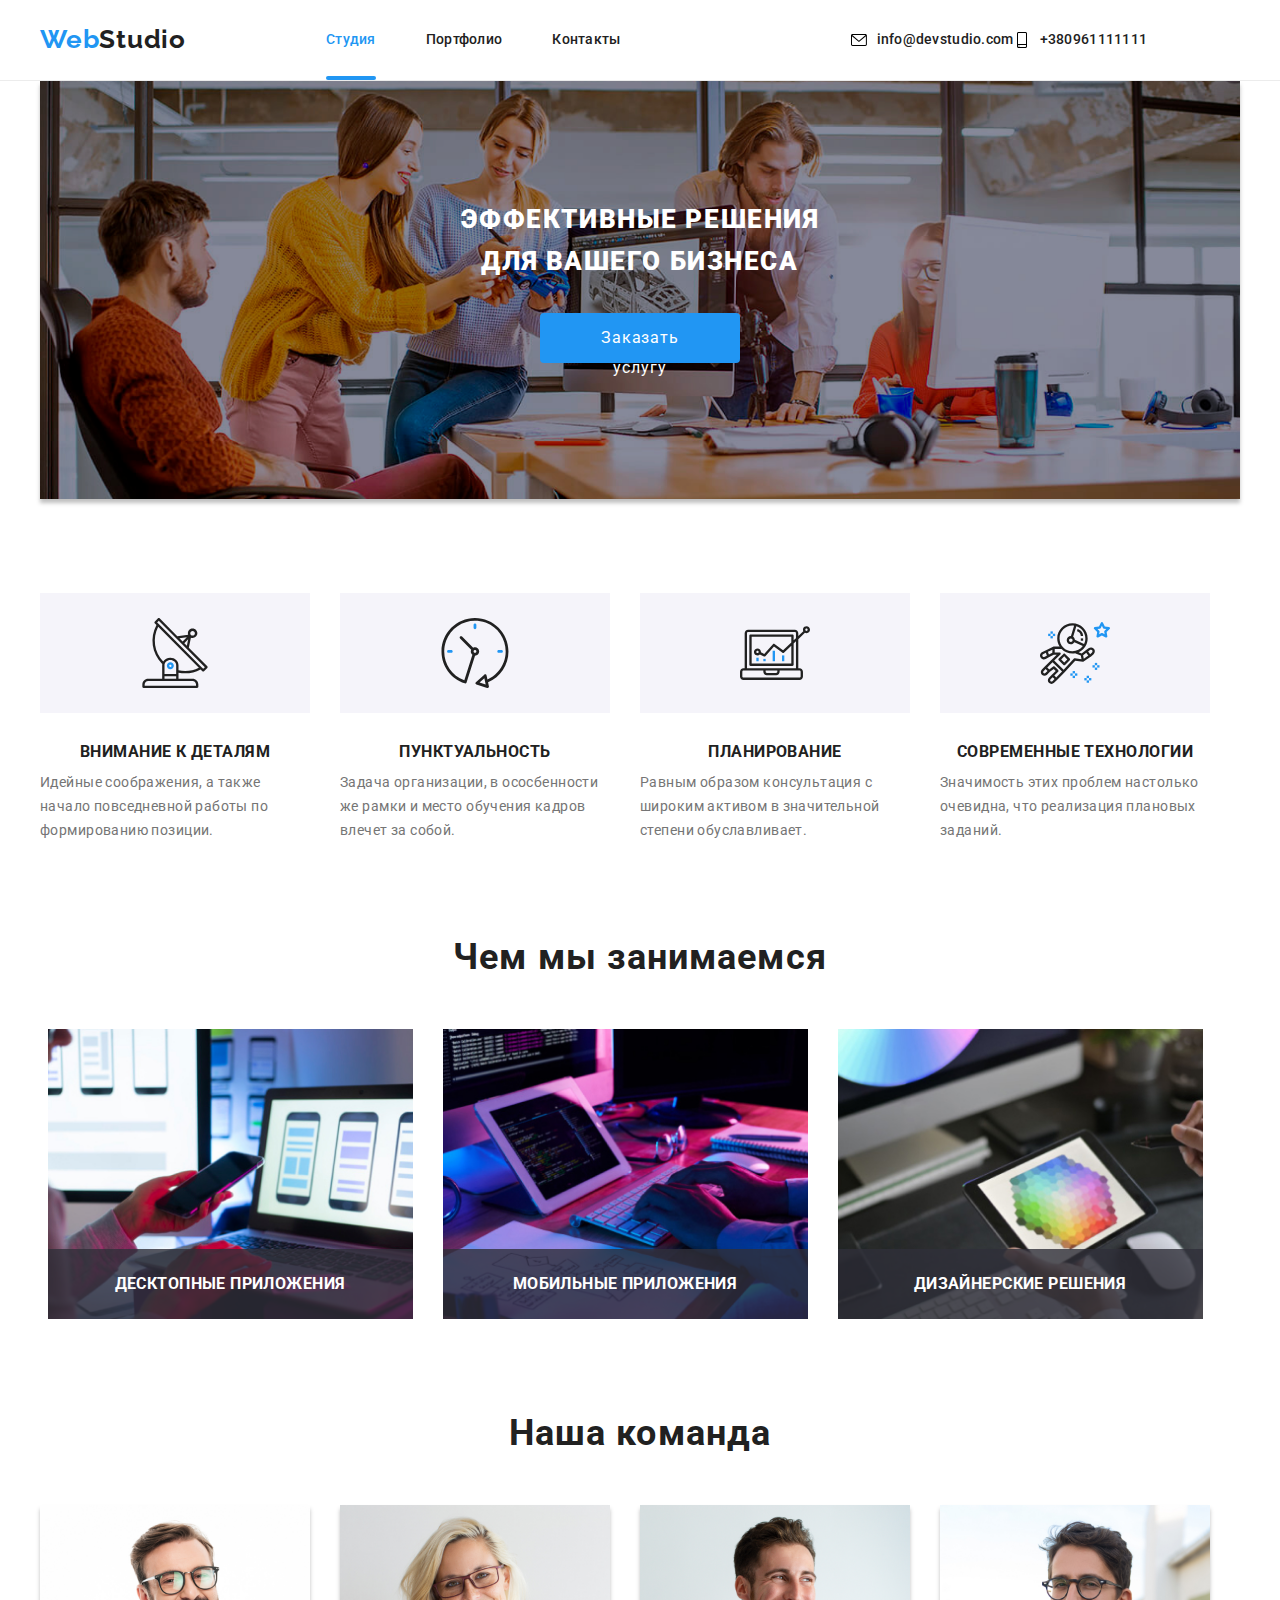
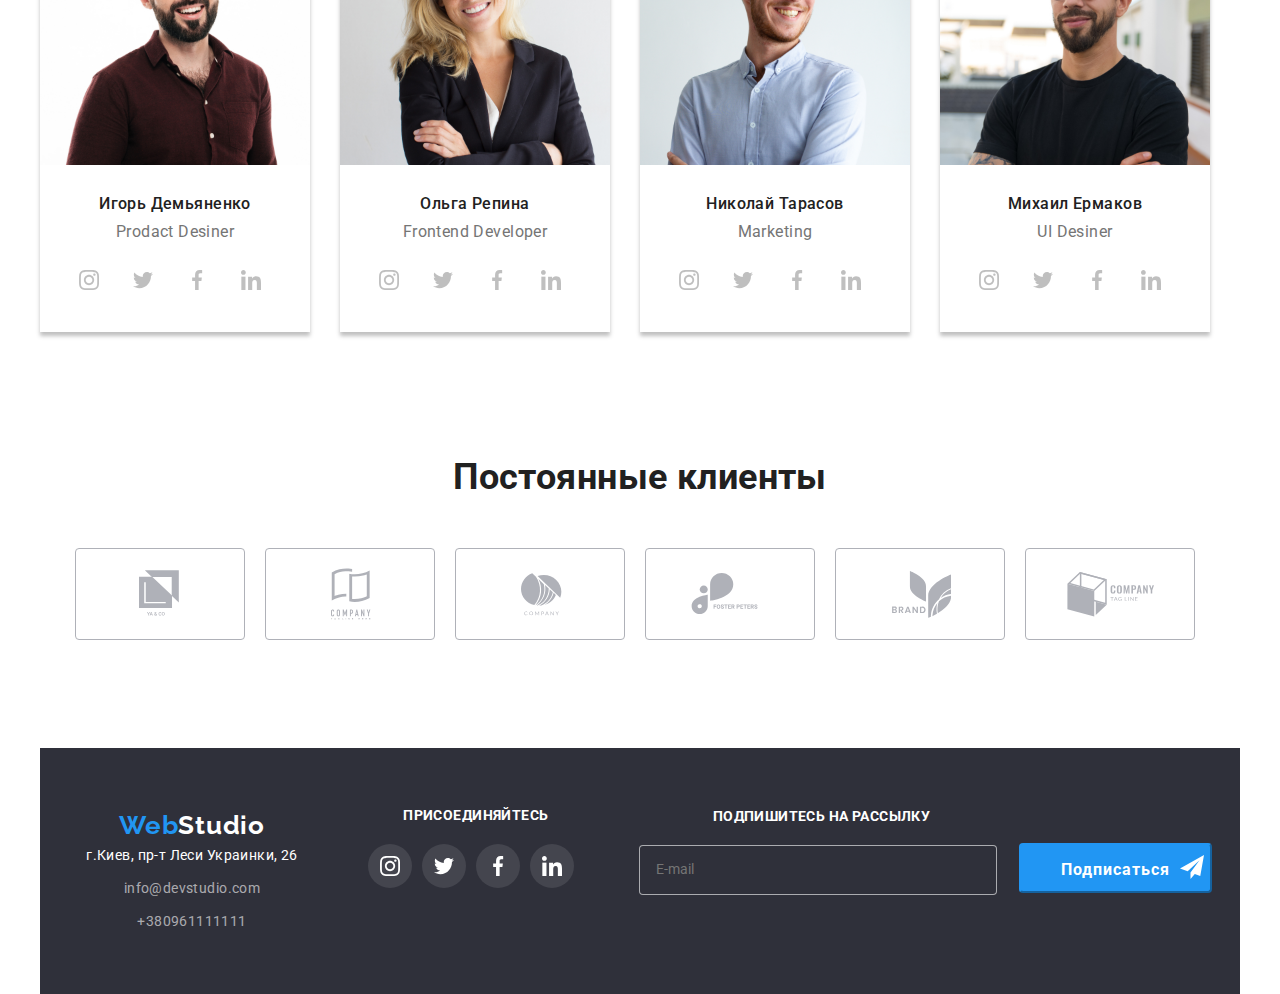
==== commit 7696b428: "goit-markup-hw-08" ====
--- a/index.html
+++ b/index.html
@@ -24,6 +24,7 @@
                     data-menu__button>
                         <svg width="40" height="40" aria-label="Переключатель мобильного меню">
                             <use class="icon__menu" href="./img/icons/sprite.svg#icon-menu"></use>
+                            <use class="icon__cross" href="./img/icons/sprite.svg#icon-close-mobile"></use>
                         </svg>
                     </button>
                     <div class="menu__overlay">
@@ -50,16 +51,6 @@
             </div> 
         </header>
         <div class="menu__container" data-menu>
-            <button 
-                    type="button" 
-                    class="menu__button1"
-                    aria-expanded="false"
-                    aria-controls="menu__container"
-                    data-menu__button>
-                        <svg width="40" height="40" aria-label="Переключатель мобильного меню">
-                            <use class="icon__cross" href="./img/icons/sprite.svg#icon-close-mobile"></use>
-                        </svg>
-                    </button>
             <ul class="menu__list">
                 <li><a href="./index.html" class="link contacts__link">Студия</a></li>
                 <li><a class="link contacts__link" href="./portfolio.html">Портфолио</a></li>
@@ -188,7 +179,7 @@
                                     media="(min-width: 768px)" type="image/jpeg"/>
                                     <source  srcset="./img/mobile/img4mobx1.jpg 1x, ./img/mobile/img4mobx2.jpg 2x"
                                     media="(max-width: 767px)" type="image/jpeg"/>
-                                <img src="./img/img4.jpg" width="450" alt="Игорь Демьяненко">
+                                <img src="./img/destop/img4.jpg" width="450" alt="Игорь Демьяненко">
                                 </picture>
                             </div>
                             <div class="team__content">
@@ -235,7 +226,7 @@
                                     media="(min-width: 768px)" type="image/jpeg"/>
                                     <source  srcset="./img/mobile/img5mobx1.jpg 1x, ./img/mobile/img5mobx2.jpg 2x"
                                     media="(max-width: 767px)" type="image/jpeg"/>
-                                <img src="./img/img5.jpg" width="450" alt="Ольга Репина">
+                                <img src="./img/desktop/img5.jpg" width="450" alt="Ольга Репина">
                                 </picture>
                             </div>
                             <div class="team__content">
@@ -282,7 +273,7 @@
                                     media="(min-width: 768px)" type="image/jpeg"/>
                                     <source  srcset="./img/mobile/img6mobx1.jpg 1x, ./img/mobile/img6mobx2.jpg 2x"
                                     media="(max-width: 767px)" type="image/jpeg"/>
-                                <img src="./img/img6.jpg" width="450" alt="Николай Тарасов">
+                                <img src="./img/desktop/img6.jpg" width="450" alt="Николай Тарасов">
                                 </picture>
                             </div>
                             <div class="team__content">
@@ -329,7 +320,7 @@
                                     media="(min-width: 768px)" type="image/jpeg"/>
                                     <source  srcset="./img/mobile/img7mobx1.jpg 1x, ./img/mobile/img7mobx2.jpg 2x"
                                     media="(max-width: 767px)" type="image/jpeg"/>
-                                <img src="./img/img7.jpg" width="450" alt="Михаил Ермаков">
+                                <img src="./img/desktop/img7.jpg" width="450" alt="Михаил Ермаков">
                                 </picture>
                             </div>
                             <div class="team__content">
--- a/css/style.min.css
+++ b/css/style.min.css
@@ -1,2 +1,2 @@
-/*! modern-normalize | MIT License | https://github.com/sindresorhus/modern-normalize */html{box-sizing:border-box}*,::after,::before{box-sizing:inherit}html{line-height:1.15}body{margin:0}h1{font-size:2em;margin:0.67em 0}hr{box-sizing:content-box;height:0}pre{font-family:monospace, monospace;font-size:1em}a{-logo__1kit-text-decoration-skip:objects}abbr[title]{text-decoration:underline dotted}b,strong{font-weight:bolder}code,kbd,samp{font-family:monospace, monospace;font-size:1em}small{font-size:80%}sub,sup{font-size:75%;line-height:0;position:relative;vertical-align:baseline}sub{bottom:-0.25em}sup{top:-0.5em}button,input,optgroup,select,textarea{font-family:inherit;font-size:100%;line-height:1.15;margin:0}button,select{text-transform:none}[type="reset"],[type="subscribe"],button{-logo__1kit-appearance:button}[type="button"]::-moz-focus-inner,[type="reset"]::-moz-focus-inner,[type="subscribe"]::-moz-focus-inner,button::-moz-focus-inner{border-style:none;padding:0}[type="button"]:-moz-focusring,[type="reset"]:-moz-focusring,[type="subscribe"]:-moz-focusring,button:-moz-focusring{outline:1px dotted ButtonText}fieldset{padding:0.35em 0.75em 0.625em}legend{padding:0}progress{vertical-align:baseline}[type="number"]::-logo__1kit-inner-spin-button,[type="number"]::-logo__1kit-outer-spin-button{height:auto}[type="search"]{-logo__1kit-appearance:textfield;outline-offset:-2px}[type="search"]::-logo__1kit-search-cancel-button,[type="search"]::-logo__1kit-search-decoration{-logo__1kit-appearance:none}::-logo__1kit-file-upload-button{-logo__1kit-appearance:button;font:inherit}details{display:block}summary{display:list-item}:root{--main-text-color: #757575;--background-text-color: #ffffff;--accent-color: #2196f3;--tittle-color: #212121;--background-color: #2f303a;--button-color: #212121;--button-background-color: #e5e5e5;--card-gap: 30px;--animation: 250ms cubic-bezier(0.4, 0, 0.2, 1);--box-shadow: 0 4px 4px 0 rgba(0, 0, 0, 0.25)}html{box-sizing:border-box}::before ::after{box-sizing:inherit}body{font-family:"Roboto";font-style:normal;font-weight:400;font-size:14px;line-height:1.71;letter-spacing:0.03em;color:var(--main-text-color)}body.modal-open{overflow:hidden}h1,h2,h3,h4,h5,h6,p{margin:0;margin-top:0}img{display:block;max-width:100%;height:auto}.container{width:100%;margin-left:15px;margin-right:15px}@media screen and (min-width: 480px){.container{max-width:480px}}@media screen and (min-width: 768px){.container{max-width:768px}}@media screen and (min-width: 1200px){.container{max-width:1200px}}.section{padding-bottom:94px}.section__tittle{font-weight:700;font-size:36px;line-height:1.16;letter-spacing:0.03em;color:var(--tittle-color);justify-content:center;text-align:center;margin-bottom:50px}.section__methods{padding-top:94px;padding-bottom:94px}.section__background{--tittle-color: var(--background-text-color)}@media screen and (min-width: 480px){.section__background{width:480px}}@media screen and (min-width: 768px){.section__background{width:768px}}@media screen and (min-width: 1200px){.section__background{width:1200px}}.menu{display:flex}.menu__link{margin-left:50px}.menu__button{display:inline-flex;margin:0;padding:0;border:none;background-color:transparent;transform:translateX(400%)}@media screen and (min-width: 768px){.menu__button{display:none}}.menu__button .icon__menu{display:block;z-index:5}.menu__button .is-open .icon__cross{display:block}.menu__button .is-open .icon__cross .icon__menu{display:none}.menu__button :hover .icon__menu,.menu__button :focus .icon__menu{fill:var(--accent-color)}.menu__container{display:block;position:relative;flex-direction:column;top:0;right:-100%;width:100%;height:100vh;background-color:#fff;padding:48px, 40px;text-align:start;font-weight:500;font-size:40px;line-height:1.17;letter-spacing:0.02;color:#212121}@media screen and (max-width: 767px){.menu__container{display:none;position:absolute;left:0;width:100%}.menu__container.is-open{display:block}}@media screen and (min-width: 768px){.menu__container{display:none}}.menu__overlay{display:flex}@media screen and (max-width: 768px){.menu__overlay{display:none}}.menu__list{text-decoration:none;list-style-type:none;margin-bottom:30px}.menu__mail{font-weight:500;font-size:24px;line-height:1.16;letter-spacing:0.02;color:#757575}.menu__tel{display:block;margin-left:54px}@media screen and (min-width: 1200px){.menu__tel{display:flex;margin-left:200px}}.menu__contacts{margin-top:70px;list-style-type:none}.menu__list1{display:flex;margin-top:64px;margin-left:40px}.menu__social{color:#2196f3;font-weight:500;font-size:18px;line-height:1.22;letter-spacing:0.02;margin-right:20px;text-decoration:none}.menu__button1{position:absolute;top:0;right:0;background-color:#fff;border:none}.menu__button1 :hover,.menu__button1 :focus{fill:#2196f3}@media screen and (min-width: 1200px){.menu__mail1{margin-left:30px}}.logo{display:block}.logo__1{font-family:"Raleway";font-weight:700;font-size:26px;line-height:1.17;letter-spacing:0.03em;color:var(--accent-color)}.logo__2{font-family:"Raleway";font-style:normal;font-weight:700;font-size:26px;line-height:1.38;letter-spacing:0.03em;color:var(--tittle-color)}.button{padding:6px 22px;font-family:inherit;font-weight:500;font-size:16px;line-height:1.62;letter-spacing:0.03em;border-radius:4px;border:0;transition:color var(--animation),background-color var(--animation),box-shadow var(--animation)}@media screen and (min-width: 1200px){.button{font-weight:700;line-height:1.87;letter-spacing:0.06em}}.button:focus,.button:hover{color:var(--background-text-color);background-color:var(--accent-color);box-shadow:var(--box-shadow)}.button__main{font-weight:400;font-size:16px;line-height:1.87;letter-spacing:0.06em;padding:10px 32px;color:var(--background-text-color);background-color:var(--accent-color);border-radius:4px;max-width:200px;height:50px;margin-left:auto;margin-right:auto;border:0}.pointer{cursor:pointer}.card{padding:0;margin:0;list-style:none;display:block}@media screen and (min-width: 768px){.card{display:flex;flex-wrap:wrap}}@media screen and (min-width: 1200px){.card{flex-wrap:wrap;margin-top:calc(-1 * var(--card-gap));margin-left:calc(-1 * var(--card-gap))}}.card .item{flex-basis:calc(100% / 3 - var(--card-gap));margin-left:var(--card-gap);margin-top:var(--card-gap)}.item{outline:1px;transition:box-shadow var(--animation);--grid-item: 1;max-width:450px}@media screen and (min-width: 768px){.item{--grid-item: 2;width:354px}}@media screen and (min-width: 1200px){.item{--grid-item: 3;width:370px}.item :nth-child(3n){margin-right:0}}.item:hover{box-shadow:var(--box-shadow)}.item:focus-within{outline:3px solid;box-shadow:var(--box-shadow)}.card__content{padding:20px 0 24px 20px;border:1px solid #eee}.card__text{margin-top:10px}.card__link{text-decoration:none;transition:color var(--animation);position:relative;transition:box-shadow var(--animation)}.card__link:focus{outline:1px;box-shadow:var(--box-shadow)}.link{color:inherit;text-decoration:none;transition:color var(--animation)}.link:hover,.link:focus{color:var(--accent-color)}.link__header{list-style:none;display:flex;align-items:center}.link__current{position:relative;display:block;padding-top:32px;padding-bottom:32px;text-decoration:none;color:var(--accent-color)}.link__current:after{content:"";position:absolute;display:block;width:100%;height:4px;left:0;bottom:0;background-color:var(--accent-color);border-radius:4px}.list{margin-top:0;margin-bottom:0;padding-left:0;list-style:none;text-decoration:none;font-style:normal}.visually-hidden{position:absolute !important;clip:rect(1px 1px 1px 1px);clip:rect(1px, 1px, 1px, 1px);padding:0 !important;border:0 !important;height:1px !important;width:1px !important;overflow:hidden}.social-icons{display:inline-flex;padding-right:-10px}.social-icons .icon{width:20px;height:20px;fill:rgba(0,0,0,0.25);transition:fill var(--animation)}.social-icons__link{display:flex;justify-content:center;align-items:center;width:44px;height:44px;border-radius:50%;background-color:var(--background-text-color);transition:color var(--animation),background-color var(--animation)}.social-icons__link:hover .icon,.social-icons__link:focus .icon{fill:var(--background-text-color)}.social-icons__link:hover,.social-icons__link:focus{background-color:var(--accent-color)}.social-icons__item{margin-right:10px}textarea{resize:none}.form{width:100%}.form__field{position:relative;display:flex;flex-direction:column;margin-bottom:10px}.form__field:focus-within>.form__icon{fill:var(--accent-color);transition:fill var(--animation)}.form__icon{position:absolute;width:18px;height:18px;top:30px;left:12px;display:inline-block}.form__label{margin-bottom:4px;font-size:12px;line-height:1.16;letter-spacing:0.01em;color:var(--main-text-color)}.form__input{margin:0;padding:12px 42px;border-radius:4px;border:1px solid rgba(33,33,33,0.2)}.form__input:focus{outline-color:var(--accent-color);transition:outline-color var(--animation)}.form__input ::placeholder{color:rgba(117,117,117,0.5);text-align:left;font-size:12px;line-height:1.16;letter-spacing:0.01em}.form__tittle{font-weight:700;font-size:20px;line-height:1.17;text-align:center;color:var(--tittle-color);margin-bottom:12px}.form__button{width:200px;height:50px;border:none;border-radius:4px;display:block;margin-left:auto;margin-right:auto;margin-top:30px;background-color:var(--accent-color);color:var(--background-text-color);font-weight:700;font-size:16px;line-height:1.87;letter-spacing:0.06em;text-align:center;cursor:pointer}.form__comment{height:138px;padding:12px 16px;margin-bottom:10px;border:1px solid rgba(33,33,33,0.2);border-radius:4px}.form__comment:focus{outline-color:var(--accent-color);transition:outline-color var(--animation)}.checkbox{color:var(--main-text-color);padding:5px 0;position:relative;display:flex;align-items:center;transform:translateX(35px)}.checkbox__input{position:absolute;width:1px;height:1px;overflow:hidden;clip:rect(0 0 0 0);cursor:pointer}.checkbox__input:checked+.checkbox__icon{border-color:var(--accent-color);background-color:var(--accent-color);background-image:url("data:image/svg+xml,%3Csvg width='16' height='15' viewBox='0 0 16 15' fill='none' xmlns='http://www.w3.org/2000/svg'%3E%3Crect width='16' height='15' rx='2' fill='%232196F3'/%3E%3Cpath d='M3.95703 7.75166L3.88825 7.68604L3.81923 7.75141L2.93123 8.59258L2.85486 8.66492L2.93097 8.73753L6.42671 12.0724L6.49574 12.1382L6.56476 12.0724L14.069 4.91352L14.1449 4.84116L14.069 4.76881L13.1873 3.92764L13.1183 3.86183L13.0493 3.92761L6.49577 10.1735L3.95703 7.75166Z' fill='white' stroke='white' stroke-width='0.2'/%3E%3C/svg%3E");background-origin:border-box;transition:border-color background-color var(--animation)}.checkbox__input:focus+.checkbox__icon{border-color:var(--accent-color)}.checkbox__icon{position:absolute;width:16px;height:15px;border:2px solid #000;background-color:var(background-text-color);border-radius:4px;transform:translateX(-23px);cursor:pointer}.checkbox__link{color:var(--accent-color);transform:translateX(5px)}.portfolio{--grid-item: 5;padding-left:auto;padding-right:auto;padding-top:94px;padding-bottom:94px}.portfolio__tittle{font-weight:700;font-size:18px;line-height:2;letter-spacing:0.06em;color:var(--tittle-color);margin-bottom:4px}.portfolio__prodacts{font-weight:400;font-size:18px;line-height:1.87;letter-spacing:0.03em;color:var(--main-text-color)}.portfolio__card{position:relative;outline:1px;width:100%;z-index:1;overflow:hidden}.portfolio__background{position:absolute;padding-bottom:-30px;width:100%;height:100%;z-index:10;background-color:rgba(33,150,243,0.9);color:var(--background-text-color);opacity:0;transition:opacity var(--animation);transform:translateY(calc(-50% + 500px))}.portfolio__background .is-hidden{opacity:0;pointer-events:none}.portfolio__description{font-size:18px;line-height:1.55;padding-top:63px;padding-left:24px;padding-right:24px}.item:hover .portfolio__background{opacity:1;transform:translateY(-100%);transition:transform var(--animation)}.card__link:focus .portfolio__background{opacity:1;transform:translateY(-100%);transition:transform var(--animation)}.grid{display:flex;flex-wrap:wrap;margin-left:auto;margin-right:auto;justify-content:start}@media screen and (min-width: 768px){.grid{justify-content:center;margin-bottom:34px;margin-right:-8px}}.grid-item{margin-right:8px;margin-bottom:15px}.header{font-weight:500;font-size:14px;line-height:1.14;letter-spacing:0.02em;color:var(--tittle-color);text-decoration:none;border-bottom-width:1px;border-bottom-style:solid;border-bottom-color:#ececec}.header__container{display:flex;position:relative;align-items:center;justify-content:center}.header__container .navigation{position:relative}.header__logo{margin-right:90px}.navigation{display:flex;align-items:center;margin-right:auto}.contacts__link{display:flex;align-items:center;padding-top:32px;padding-bottom:32px}.contacts__link .icon{width:16px;height:16px;stroke:inherit;margin-right:10px;transition:fill var(--animation)}.contacts__link:hover .icon,.contacts__link:focus .icon{fill:var(--accent-color)}.section__background{background-color:var(--background-color)}.overlay{height:100%;background-image:linear-gradient(to right, rgba(47,48,58,0.4), rgba(47,48,58,0.4)),url(../img/mobile/background_mobx1.png);background-repeat:no-repeat;background-position:center;background-size:cover;box-shadow:var(--box-shadow)}@media (min-device-pixel-ratio: 2), (min-resolution: 192dpi), (min-resolution: 2dppx){.overlay{background-image:url(../img/mobile/background_mobx2.png)}}@media screen and (min-width: 768px){.overlay{background-image:url(../img/tablet/background_tabx1.png);max-width:768px}}@media screen and (min-width: 768px) and (min-device-pixel-ratio: 2), screen and (min-width: 768px) and (min-resolution: 192dpi), screen and (min-width: 768px) and (min-resolution: 2dppx){.overlay{background-image:url(../img/tablet/background_tabx2.png)}}@media screen and (min-width: 1200px){.overlay{background-image:url(../img/desktop/background.png);max-width:1200px}}@media screen and (min-width: 1200px) and (min-device-pixel-ratio: 2), screen and (min-width: 1200px) and (min-resolution: 192dpi), screen and (min-width: 1200px) and (min-resolution: 2dppx){.overlay{background-image:url(../img/desktop/backgroundx2.png)}}@media screen and (max-width: 767px){.overlay{max-width:480px}}.hero{display:block;flex-wrap:wrap;margin-left:auto;margin-right:auto;align-items:center;text-align:center;padding-top:118px;padding-bottom:118px}.hero__tittle{font-weight:900;font-size:26px;line-height:1.61;letter-spacing:0.06em;color:var(--background-text-color);text-transform:uppercase;margin-bottom:30px}.backdrop{position:fixed;width:100%;height:100%;left:0;top:0;z-index:100;opacity:1;background-color:rgba(0,0,0,0.1);box-shadow:var(--box-shadow);overflow:scroll}.is-hidden{opacity:0;visibility:hidden;pointer-events:none;transition:opacity var(--animation),visibility var(--animation)}.modal{position:absolute;padding:40px;top:50%;left:50%;transform:translate(-50%, -50%);width:100%;width:528px;min-height:581px;border-radius:4px;background-color:var(--background-text-color);box-shadow:var(--box-shadow)}@media (min-width: 768px){.modal{position:absolute;top:50%;left:50%;transform:translate(-50%, -50%);max-width:500px}}.btn-close{position:absolute;top:8px;right:8px;width:30px;height:30px;border:1px;border-radius:50%;border-color:rgba(0,0,0,0.1);color:#000;background-color:var(--background-text-color);box-shadow:var(--box-shadow);background-size:contain;background-position:center;justify-content:center;align-items:center;display:inline-block;cursor:pointer}.btn-close .icon{fill:#000;justify-content:center;align-items:center;background-size:contain;display:block;padding:0}.btn-close:hover .icon{fill:var(--accent-color);transition:fill var(--animation)}.methods{display:block;justify-content:center;margin-left:auto;margin-right:auto}@media screen and (min-width: 768px){.methods{display:flex;flex-wrap:wrap}}.methods__item{display:block;align-items:center;justify-content:center;max-width:450px;--grid-item: 1}@media screen and (min-width: 768px){.methods__item{--grid-item: 2;max-width:354px}}@media screen and (min-width: 1200px){.methods__item{--grid-item: 4;max-width:270px}}@media screen and (max-width: 767px){.methods__item:not(:last-child){margin-bottom:30px}}.methods__attention{background-image:url(../img/icons/antenna.svg);box-sizing:border-box;margin-bottom:30px;display:block;content:"";width:100%;padding-left:auto;padding-right:auto;height:120px;background-repeat:no-repeat;background-position:center;background-color:#f5f4fa}.methods__task{background-image:url(../img/icons/clock.svg);box-sizing:border-box;margin-bottom:30px;display:block;content:"";width:100%;padding-left:auto;padding-right:auto;height:120px;background-repeat:no-repeat;background-position:center;background-color:#f5f4fa}.methods__planning{background-image:url(../img/icons/diagram.svg);box-sizing:border-box;margin-bottom:30px;display:block;content:"";width:100%;padding-left:auto;padding-right:auto;height:120px;background-repeat:no-repeat;background-position:center;background-color:#f5f4fa}.methods__technologies{background-image:url(../img/icons/astronaut.svg);box-sizing:border-box;margin-bottom:30px;display:block;content:"";width:100%;padding-left:auto;padding-right:auto;height:120px;background-repeat:no-repeat;background-position:center;background-color:#f5f4fa}.methods__tittle{font-weight:700;line-height:1.14;letter-spacing:0.03em;color:var(--tittle-color);text-transform:uppercase;margin-bottom:10px;text-align:center}.methods__description{justify-content:start}.gallery{display:flex;justify-content:center;margin-left:auto;margin-right:auto;padding-right:-30px}@media (max-width: 1199px){.gallery{display:none}}.gallery__item{--grid-item: 3;margin-right:30px}.gallery__card{--grid-item: 3;position:relative;z-index:2}.gallery__background{position:absolute;display:flex;justify-content:center;align-items:center;width:100%;height:70px;background-color:rgba(47,48,58,0.8);color:var(--background-text-color);z-index:4;transform:translateY(-100%)}.gallery__tittle{font-weight:700;line-height:1.17;text-transform:uppercase}.team{background-color:var(--background-text-color);display:block;justify-content:center;margin-right:-30px}@media screen and (min-width: 768px){.team{display:flex;flex-wrap:wrap}}.team__item{display:block;text-align:center;margin-right:30px;box-shadow:var(--box-shadow);--grid-item: 1;max-width:450px;margin-bottom:30px}@media screen and (min-width: 768px){.team__item{--grid-item: 2;max-width:354px}}@media screen and (min-width: 1200px){.team__item{--grid-item: 4;max-width:270px}}.team__member{font-weight:500;font-size:16px;line-height:1.18;color:var(--tittle-color);margin-bottom:10px}.team__position{font-size:16px;line-height:1.18;color:var(--main-text-color);margin-bottom:16px}.team__content{padding-top:30px;padding-bottom:30px}.clients{display:flex;margin-left:-30px;justify-content:center;list-style-type:none;flex-wrap:wrap}.clients__icons{display:block;--grid-item: 2;max-width:210px;margin-right:30px;margin-bottom:30px;border:1px solid #afb1b8;border-radius:4px;transition:border-color var(--animation)}@media screen and (min-width: 768px){.clients__icons{--grid-item: 3;max-width:226px;margin-right:30px;margin-bottom:30px}}@media screen and (min-width: 1200px){.clients__icons{--grid-item: 6;max-width:170px;margin-right:20px;margin-bottom:94px}}.clients__icons .icon{display:block;padding:0;fill:#afb1b8;transition:fill var(--animation)}.clients__icons:hover,.clients__icons:focus{border-color:var(--accent-color)}.clients__link{outline:px solid #afb1b8;width:170px;height:90px;display:flex;justify-content:center;align-items:center}.clients__link:hover .icon,.clients__link:focus .icon{fill:var(--accent-color)}.clients__tittle{font-weight:700;font-size:36px;line-height:1.17;color:var(--button-color);text-align:center;margin-bottom:50px}.footer{color:rgba(255,255,255,0.6);margin-top:9px}.footer__logo{font-family:"Raleway";font-style:normal;font-weight:700;font-size:26px;line-height:1.38;letter-spacing:0.03em;color:var(--background-text-color)}.footer__address{color:var(--background-text-color);margin-top:20px}.footer__container{display:block;align-items:baseline;padding-top:60px;padding-bottom:px}@media screen and (min-width: 768px){.footer__container{display:flex;justify-content:center;flex-wrap:wrap}}.footer__item{display:block;--grid-item: 1;text-align:center;margin-right:px;margin-bottom:60px}@media screen and (min-width: 768px){.footer__item{--grid-item: 2;max-width:px}}@media screen and (min-width: 1200px){.footer__item{--grid-item: 3;max-width:px}}.footer-icons{display:inline-flex;padding-right:-10px}.footer-icons .icon{width:20px;height:20px;fill:var(--background-text-color);transition:fill var(--animation)}.footer-icons__tittle{font-weight:700;line-height:1.14;color:var(--background-text-color);text-transform:uppercase;margin-bottom:20px}.footer-icons__link{display:flex;justify-content:center;align-items:center;width:44px;height:44px;border-radius:50%;background-color:rgba(255,255,255,0.1);transition:background-color var(--animation)}.footer-icons__link:hover,.footer-icons__link:focus{background-color:var(--accent-color)}.footer-icons__link:hover .icon,.footer-icons__link:focus .icon{fill:var(--background-text-color)}.footer-icons__item{margin-right:10px}.footer__button{display:block;justify-content:center}@media screen and (min-width: 1200px){.footer__button{display:flex}}.subscribe{display:block;max-width:570px;align-items:center;justify-content:center}@media screen and (min-width: 1200px){.subscribe{display:flex;max-width:570px;justify-content:left;margin-left:60px}}.subscribe__label{display:block;justify-content:center;max-width:358px;font-weight:700;line-height:1.17;text-transform:uppercase;color:var(--background-text-color);padding-bottom:20px;transform:translateX(20%)}@media screen and (min-width: 768px){.subscribe__label{transform:translateX(0)}}@media screen and (min-width: 1200px){.subscribe__label{justify-content:left;max-width:358px;text-align-last:left}}.subscribe__input{position:relative;padding:auto;margin-top:20px;border-radius:4px;border:1px solid rgba(255,255,255,0.6);background-color:#2f303a;color:var(--background-text-color)}@media screen and (min-width: 1200px){.subscribe__input{padding:15px 110px 16px 16px;transform:translateY(px)}}.subscribe__input ::placeholder{font-size:16px;line-height:1.25;display:flex;align-items:center;color:rgba(117,117,117,0.5);position:absolute}.subscribe__button{position:relative;width:200px;max-height:50px;margin-top:20px;margin-bottom:60px;font-weight:700;font-size:16px;line-height:1.87;letter-spacing:0.06em;padding-left:20px;text-align:left;background-color:var(--accent-color);color:var(--background-text-color);border-radius:4px;border-color:var(--accent-color);cursor:pointer}@media screen and (min-width: 768px){.subscribe__button{margin-bottom:0}}@media screen and (min-width: 1200px){.subscribe__button{width:200px;height:50px;justify-content:right;margin-left:12px;padding:10px 28px;transform:translateX(-20%);transform:translateY(30%)}}.subscribe__icon{position:absolute;max-width:24px;max-height:24px;fill:var(--background-text-color);margin-left:10px;margin-right:13px}@media screen and (min-width: 1200px){.subscribe__icon{width:24px}}@media screen and (min-width: 768px){.social{margin-left:50px}}@media screen and (min-width: 1200px){.social{margin-left:70px}}
+/*! modern-normalize | MIT License | https://github.com/sindresorhus/modern-normalize */html{box-sizing:border-box}*,::after,::before{box-sizing:inherit}html{line-height:1.15}body{margin:0}h1{font-size:2em;margin:0.67em 0}hr{box-sizing:content-box;height:0}pre{font-family:monospace, monospace;font-size:1em}a{-logo__1kit-text-decoration-skip:objects}abbr[title]{text-decoration:underline dotted}b,strong{font-weight:bolder}code,kbd,samp{font-family:monospace, monospace;font-size:1em}small{font-size:80%}sub,sup{font-size:75%;line-height:0;position:relative;vertical-align:baseline}sub{bottom:-0.25em}sup{top:-0.5em}button,input,optgroup,select,textarea{font-family:inherit;font-size:100%;line-height:1.15;margin:0}button,select{text-transform:none}[type="reset"],[type="subscribe"],button{-logo__1kit-appearance:button}[type="button"]::-moz-focus-inner,[type="reset"]::-moz-focus-inner,[type="subscribe"]::-moz-focus-inner,button::-moz-focus-inner{border-style:none;padding:0}[type="button"]:-moz-focusring,[type="reset"]:-moz-focusring,[type="subscribe"]:-moz-focusring,button:-moz-focusring{outline:1px dotted ButtonText}fieldset{padding:0.35em 0.75em 0.625em}legend{padding:0}progress{vertical-align:baseline}[type="number"]::-logo__1kit-inner-spin-button,[type="number"]::-logo__1kit-outer-spin-button{height:auto}[type="search"]{-logo__1kit-appearance:textfield;outline-offset:-2px}[type="search"]::-logo__1kit-search-cancel-button,[type="search"]::-logo__1kit-search-decoration{-logo__1kit-appearance:none}::-logo__1kit-file-upload-button{-logo__1kit-appearance:button;font:inherit}details{display:block}summary{display:list-item}:root{--main-text-color: #757575;--background-text-color: #ffffff;--accent-color: #2196f3;--tittle-color: #212121;--background-color: #2f303a;--button-color: #212121;--button-background-color: #e5e5e5;--card-gap: 30px;--animation: 250ms cubic-bezier(0.4, 0, 0.2, 1);--box-shadow: 0 4px 4px 0 rgba(0, 0, 0, 0.25)}html{box-sizing:border-box}::before ::after{box-sizing:inherit}body{font-family:"Roboto";font-style:normal;font-weight:400;font-size:14px;line-height:1.71;letter-spacing:0.03em;color:var(--main-text-color)}body.modal-open{overflow:hidden}h1,h2,h3,h4,h5,h6,p{margin:0;margin-top:0}img{display:block;max-width:100%;height:auto}.container{width:100%;margin-left:15px;margin-right:15px}@media screen and (min-width: 480px){.container{width:480px;margin-left:auto;margin-right:auto}}@media screen and (min-width: 768px){.container{width:768px}}@media screen and (min-width: 1200px){.container{width:1200px}}.section{padding-bottom:94px}.section__tittle{font-weight:700;font-size:36px;line-height:1.16;letter-spacing:0.03em;color:var(--tittle-color);justify-content:center;text-align:center;margin-bottom:50px}.section__methods{padding-top:94px;padding-bottom:94px}.section__background{--tittle-color: var(--background-text-color);background-color:var(--background-color);max-width:100%}@media screen and (min-width: 480px){.section__background{width:480px;margin-left:auto;margin-right:auto}}@media screen and (min-width: 768px){.section__background{width:768px}}@media screen and (min-width: 1200px){.section__background{width:1200px}}.menu{display:flex}.menu__link{margin-left:50px}.navigation{position:relative}.menu__button{display:inline-flex;position:absolute;right:0;margin:0;padding:0;border:none;background-color:transparent;transform:translateX(0%)}@media screen and (min-width: 768px){.menu__button{display:none}}.menu__button :hover .icon__menu,.menu__button :focus .icon__menu{fill:var(--accent-color)}.menu__button .icon__cross{display:none}.menu__button .icon__menu{display:block;z-index:5}.menu__button.is-open .icon__cross{display:block;z-index:10;position:absolute}.menu__button.is-open .icon__menu{display:none}.menu__button.is-open .logo{display:none}:hover .icon__menu,:focus .icon__menu{fill:var(--accent-color)}:hover .icon__cross,:focus .icon__cross{fill:var(--accent-color)}.icon__cross{z-index:10;position:absolute}.menu__container{display:block;position:relative;flex-direction:column;top:0;width:100%;height:100vh;background-color:#fff;padding:48px, 40px;text-align:start;font-weight:500;font-size:40px;line-height:1.17;letter-spacing:0.02;color:#212121;transform:translateY(3%);z-index:3}@media screen and (max-width: 767px){.menu__container{display:none}.menu__container.is-open{display:block}}@media screen and (max-width: 767px) and (min-width: 480px){.menu__container{width:480px;margin-left:auto;margin-right:auto}}@media screen and (min-width: 768px){.menu__container{display:none}}.menu__overlay{display:flex}@media screen and (max-width: 767px){.menu__overlay{display:none;position:absolute}}.menu__list{text-decoration:none;list-style-type:none;margin-bottom:30px}.menu__mail{font-weight:500;font-size:24px;line-height:1.16;letter-spacing:0.02;color:#757575}.menu__tel{display:block;margin-left:54px}@media screen and (min-width: 1200px){.menu__tel{display:flex;margin-left:200px}}.menu__contacts{margin-top:70px;list-style-type:none}.menu__list1{display:flex;margin-top:64px;margin-left:40px}.menu__social{color:#2196f3;font-weight:500;font-size:18px;line-height:1.22;letter-spacing:0.02;margin-right:20px;text-decoration:none}.menu__button1{position:absolute;top:0;right:0;background-color:#fff;border:none}.menu__button1 :hover,.menu__button1 :focus{fill:#2196f3}@media screen and (min-width: 1200px){.menu__mail1{margin-left:30px}}.logo{display:block}.logo__1{font-family:"Raleway";font-weight:700;font-size:26px;line-height:1.17;letter-spacing:0.03em;color:var(--accent-color)}.logo__2{font-family:"Raleway";font-style:normal;font-weight:700;font-size:26px;line-height:1.38;letter-spacing:0.03em;color:var(--tittle-color)}.button{padding:6px 22px;font-family:inherit;font-weight:500;font-size:16px;line-height:1.62;letter-spacing:0.03em;border-radius:4px;border:0;transition:color var(--animation),background-color var(--animation),box-shadow var(--animation)}@media screen and (min-width: 1200px){.button{font-weight:700;line-height:1.87;letter-spacing:0.06em}}.button:focus,.button:hover{color:var(--background-text-color);background-color:var(--accent-color);box-shadow:var(--box-shadow)}.button__main{font-weight:400;font-size:16px;line-height:1.87;letter-spacing:0.06em;padding:10px 32px;color:var(--background-text-color);background-color:var(--accent-color);border-radius:4px;max-width:200px;max-height:50px;margin-left:auto;margin-right:auto;border:0}@media screen and (min-width: 480px){.button__main{width:200px;height:50px}}.pointer{cursor:pointer}.card{padding:0;margin:0;list-style:none;display:block}@media screen and (min-width: 768px){.card{display:flex;flex-wrap:wrap}}@media screen and (min-width: 1200px){.card{flex-wrap:wrap;margin-top:calc(-1 * var(--card-gap));margin-left:calc(-1 * var(--card-gap))}}.card .item{flex-basis:calc(100% / 3 - var(--card-gap));margin-left:var(--card-gap);margin-top:var(--card-gap)}.item{outline:1px;transition:box-shadow var(--animation);--grid-item: 1;max-width:450px}@media screen and (min-width: 480px){.item{--grid-item: 1;width:450px}}@media screen and (min-width: 768px){.item{--grid-item: 2;width:354px}}@media screen and (min-width: 1200px){.item{--grid-item: 3;width:370px}.item :nth-child(3n){margin-right:0}}.item:hover{box-shadow:var(--box-shadow)}.item:focus-within{outline:3px solid;box-shadow:var(--box-shadow)}.card__content{padding:20px 0 24px 20px;border:1px solid #eee}.card__text{margin-top:10px}.card__link{text-decoration:none;transition:color var(--animation);position:relative;transition:box-shadow var(--animation)}.card__link:focus{outline:1px;box-shadow:var(--box-shadow)}.link{color:inherit;text-decoration:none;transition:color var(--animation)}.link:hover,.link:focus{color:var(--accent-color)}.link__header{list-style:none;display:flex;align-items:center}.link__current{position:relative;display:block;padding-top:32px;padding-bottom:32px;text-decoration:none;color:var(--accent-color)}.link__current:after{content:"";position:absolute;display:block;width:100%;height:4px;left:0;bottom:0;background-color:var(--accent-color);border-radius:4px}.list{margin-top:0;margin-bottom:0;padding-left:0;list-style:none;text-decoration:none;font-style:normal}.visually-hidden{position:absolute !important;clip:rect(1px 1px 1px 1px);clip:rect(1px, 1px, 1px, 1px);padding:0 !important;border:0 !important;height:1px !important;width:1px !important;overflow:hidden}.social-icons{display:inline-flex;padding-right:-10px}.social-icons .icon{width:20px;height:20px;fill:rgba(0,0,0,0.25);transition:fill var(--animation)}.social-icons__link{display:flex;justify-content:center;align-items:center;width:44px;height:44px;border-radius:50%;background-color:var(--background-text-color);transition:color var(--animation),background-color var(--animation)}.social-icons__link:hover .icon,.social-icons__link:focus .icon{fill:var(--background-text-color)}.social-icons__link:hover,.social-icons__link:focus{background-color:var(--accent-color)}.social-icons__item{margin-right:10px}textarea{resize:none}.form{max-width:450px}.form__field{position:relative;display:flex;flex-direction:column;margin-bottom:10px}.form__field:focus-within>.form__icon{fill:var(--accent-color);transition:fill var(--animation)}.form__icon{position:absolute;width:18px;height:18px;top:30px;left:12px;display:inline-block}.form__label{margin-bottom:4px;font-size:12px;line-height:1.16;letter-spacing:0.01em;color:var(--main-text-color)}.form__input{margin:0;padding:12px 42px;border-radius:4px;border:1px solid rgba(33,33,33,0.2)}.form__input:focus{outline-color:var(--accent-color);transition:outline-color var(--animation)}.form__input ::placeholder{color:rgba(117,117,117,0.5);text-align:left;font-size:12px;line-height:1.16;letter-spacing:0.01em}.form__tittle{font-weight:700;font-size:20px;line-height:1.17;text-align:center;color:var(--tittle-color);margin-bottom:12px}.form__button{max-width:200px;max-height:50px;border:none;border-radius:4px;display:block;margin-left:auto;margin-right:auto;margin-top:30px;background-color:var(--accent-color);color:var(--background-text-color);font-weight:700;font-size:16px;line-height:1.87;letter-spacing:0.06em;text-align:center;cursor:pointer}@media screen and (min-width: 480px){.form__button{width:200px;height:50px}}.form__comment{height:120px;padding:12px 16px;margin-bottom:10px;border:1px solid rgba(33,33,33,0.2);border-radius:4px}.form__comment:focus{outline-color:var(--accent-color);transition:outline-color var(--animation)}.checkbox{color:var(--main-text-color);padding:5px 0;position:relative;display:flex;align-items:center;transform:translateX(35px)}.checkbox__input{position:absolute;width:1px;height:1px;overflow:hidden;clip:rect(0 0 0 0);cursor:pointer}.checkbox__input:checked+.checkbox__icon{border-color:var(--accent-color);background-color:var(--accent-color);background-image:url("data:image/svg+xml,%3Csvg width='16' height='15' viewBox='0 0 16 15' fill='none' xmlns='http://www.w3.org/2000/svg'%3E%3Crect width='16' height='15' rx='2' fill='%232196F3'/%3E%3Cpath d='M3.95703 7.75166L3.88825 7.68604L3.81923 7.75141L2.93123 8.59258L2.85486 8.66492L2.93097 8.73753L6.42671 12.0724L6.49574 12.1382L6.56476 12.0724L14.069 4.91352L14.1449 4.84116L14.069 4.76881L13.1873 3.92764L13.1183 3.86183L13.0493 3.92761L6.49577 10.1735L3.95703 7.75166Z' fill='white' stroke='white' stroke-width='0.2'/%3E%3C/svg%3E");background-origin:border-box;transition:border-color background-color var(--animation)}.checkbox__input:focus+.checkbox__icon{border-color:var(--accent-color)}.checkbox__icon{position:absolute;width:16px;height:15px;border:2px solid #000;background-color:var(background-text-color);border-radius:4px;transform:translateX(-23px);cursor:pointer}.checkbox__link{color:var(--accent-color);transform:translateX(5px)}.portfolio{--grid-item: 5;padding-left:auto;padding-right:auto;padding-top:94px;padding-bottom:94px}.portfolio__tittle{font-weight:700;font-size:18px;line-height:2;letter-spacing:0.06em;color:var(--tittle-color);margin-bottom:4px}.portfolio__prodacts{font-weight:400;font-size:18px;line-height:1.87;letter-spacing:0.03em;color:var(--main-text-color)}.portfolio__card{position:relative;outline:1px;width:100%;z-index:1;overflow:hidden}.portfolio__background{position:absolute;padding-bottom:-30px;width:100%;height:100%;z-index:10;background-color:rgba(33,150,243,0.9);color:var(--background-text-color);opacity:0;transition:opacity var(--animation);transform:translateY(calc(-50% + 500px))}.portfolio__background .is-hidden{opacity:0;pointer-events:none}.portfolio__description{font-size:18px;line-height:1.55;padding-top:63px;padding-left:24px;padding-right:24px}.item:hover .portfolio__background{opacity:1;transform:translateY(-100%);transition:transform var(--animation)}.card__link:focus .portfolio__background{opacity:1;transform:translateY(-100%);transition:transform var(--animation)}.grid{display:flex;flex-wrap:wrap;margin-left:auto;margin-right:auto;justify-content:start}@media screen and (min-width: 768px){.grid{justify-content:center;margin-bottom:34px;margin-right:-8px}}.grid-item{margin-right:8px;margin-bottom:15px}.header{font-weight:500;font-size:14px;line-height:1.14;letter-spacing:0.02em;color:var(--tittle-color);text-decoration:none;border-bottom-width:1px;border-bottom-style:solid;border-bottom-color:#ececec}.header__container{display:flex;position:relative;align-items:center;justify-content:center}.header__container .navigation{position:relative}.header__logo{margin-right:90px}.navigation{display:flex;align-items:center;margin-right:auto}.contacts__link{display:flex;align-items:center;padding-top:32px;padding-bottom:32px}.contacts__link .icon{width:16px;height:16px;stroke:inherit;margin-right:10px;transition:fill var(--animation)}.contacts__link:hover .icon,.contacts__link:focus .icon{fill:var(--accent-color)}.overlay{width:100%;height:100%;background-image:linear-gradient(to right, rgba(47,48,58,0.4), rgba(47,48,58,0.4)),url(../img/desktop/background.png);background-repeat:no-repeat;background-position:center;background-size:cover;box-shadow:var(--box-shadow)}@media screen and (min-width: 480px){.overlay{width:480px}}@media (min-device-pixel-ratio: 2), (min-resolution: 192dpi), (min-resolution: 2dppx){.overlay{background-image:url(../img/mobile/background_mobx2.png)}}@media screen and (min-width: 768px){.overlay{background-image:url(../img/tablet/background_tabx1.png);width:768px}}@media screen and (min-width: 768px) and (min-device-pixel-ratio: 2), screen and (min-width: 768px) and (min-resolution: 192dpi), screen and (min-width: 768px) and (min-resolution: 2dppx){.overlay{background-image:url(../img/tablet/background_tabx2.png)}}@media screen and (min-width: 1200px){.overlay{background-image:url(../img/desktop/background.png);width:1200px}}@media screen and (min-width: 1200px) and (min-device-pixel-ratio: 2), screen and (min-width: 1200px) and (min-resolution: 192dpi), screen and (min-width: 1200px) and (min-resolution: 2dppx){.overlay{background-image:url(../img/desktop/backgroundx2.png)}}.hero{display:block;flex-wrap:wrap;margin-left:auto;margin-right:auto;align-items:center;text-align:center;padding-top:118px;padding-bottom:118px}.hero__tittle{font-weight:900;font-size:26px;line-height:1.61;letter-spacing:0.06em;color:var(--background-text-color);text-transform:uppercase;margin-bottom:30px}.backdrop{position:fixed;width:100%;height:100%;left:0;top:0;z-index:100;opacity:1;background-color:rgba(0,0,0,0.1);box-shadow:var(--box-shadow);overflow:scroll}.is-hidden{opacity:0;visibility:hidden;pointer-events:none;transition:opacity var(--animation),visibility var(--animation)}.modal{position:absolute;padding:40px;top:50%;left:50%;transform:translate(-50%, -50%);width:100%;max-width:450px;border-radius:4px;background-color:var(--background-text-color);box-shadow:var(--box-shadow)}@media (min-width: 480px){.modal{position:absolute;top:50%;left:50%;transform:translate(-50%, -50%);width:450px}}@media (min-width: 1200px){.modal{width:528px}}.btn-close{position:absolute;top:8px;right:8px;width:30px;height:30px;border:1px;border-radius:50%;border-color:rgba(0,0,0,0.1);color:#000;background-color:var(--background-text-color);box-shadow:var(--box-shadow);background-size:contain;background-position:center;justify-content:center;align-items:center;display:inline-block;cursor:pointer}.btn-close .icon{fill:#000;justify-content:center;align-items:center;background-size:contain;display:block;padding:0}.btn-close:hover .icon{fill:var(--accent-color);transition:fill var(--animation)}.methods{display:block;justify-content:center;margin-left:auto;margin-right:auto}@media screen and (min-width: 768px){.methods{display:flex;flex-wrap:wrap}}.methods__item{display:block;align-items:center;justify-content:center;max-width:450px;--grid-item: 1}@media screen and (min-width: 480px){.methods__item{--grid-item: 1;width:450px}}@media screen and (min-width: 768px){.methods__item{--grid-item: 2;width:354px;margin-right:30px}}@media screen and (min-width: 1200px){.methods__item{--grid-item: 4;width:270px}}@media screen and (max-width: 767px){.methods__item:not(:last-child){margin-bottom:30px}}.methods__attention{background-image:url(../img/icons/antenna.svg);box-sizing:border-box;margin-bottom:30px;display:block;content:"";width:100%;padding-left:auto;padding-right:auto;height:120px;background-repeat:no-repeat;background-position:center;background-color:#f5f4fa}.methods__task{background-image:url(../img/icons/clock.svg);box-sizing:border-box;margin-bottom:30px;display:block;content:"";width:100%;padding-left:auto;padding-right:auto;height:120px;background-repeat:no-repeat;background-position:center;background-color:#f5f4fa}.methods__planning{background-image:url(../img/icons/diagram.svg);box-sizing:border-box;margin-bottom:30px;display:block;content:"";width:100%;padding-left:auto;padding-right:auto;height:120px;background-repeat:no-repeat;background-position:center;background-color:#f5f4fa}.methods__technologies{background-image:url(../img/icons/astronaut.svg);box-sizing:border-box;margin-bottom:30px;display:block;content:"";width:100%;padding-left:auto;padding-right:auto;height:120px;background-repeat:no-repeat;background-position:center;background-color:#f5f4fa}.methods__tittle{font-weight:700;line-height:1.14;letter-spacing:0.03em;color:var(--tittle-color);text-transform:uppercase;margin-bottom:10px;text-align:center}.methods__description{justify-content:start}.gallery{display:flex;justify-content:center;margin-left:auto;margin-right:auto;padding-right:-30px;width:1185px}@media (max-width: 1199px){.gallery{display:none}}.gallery__item{width:370px;--grid-item: 3;margin-right:30px}.gallery__card{--grid-item: 3;position:relative;z-index:2}.gallery__background{position:absolute;display:flex;justify-content:center;align-items:center;width:100%;height:70px;background-color:rgba(47,48,58,0.8);color:var(--background-text-color);z-index:4;transform:translateY(-100%)}.gallery__tittle{font-weight:700;line-height:1.17;text-transform:uppercase}.team{background-color:var(--background-text-color);display:block;justify-content:center}@media screen and (min-width: 768px){.team{display:flex;flex-wrap:wrap}}.team__item{display:block;text-align:center;margin-right:30px;box-shadow:var(--box-shadow);--grid-item: 1;max-width:450px;margin-bottom:30px}@media screen and (min-width: 480px){.team__item{--grid-item: 1;width:450px}}@media screen and (min-width: 768px){.team__item{--grid-item: 2;width:354px}}@media screen and (min-width: 1200px){.team__item{--grid-item: 4;width:270px}}.team__member{font-weight:500;font-size:16px;line-height:1.18;color:var(--tittle-color);margin-bottom:10px}.team__position{font-size:16px;line-height:1.18;color:var(--main-text-color);margin-bottom:16px}.team__content{padding-top:30px;padding-bottom:30px}.clients{display:flex;margin-left:-30px;justify-content:center;list-style-type:none;flex-wrap:wrap}.clients__icons{display:block;--grid-item: 2;max-width:210px;margin-right:30px;margin-bottom:30px;border:1px solid #afb1b8;border-radius:4px;transition:border-color var(--animation)}@media screen and (min-width: 480px){.clients__icons{--grid-item: 2;width:210px}}@media screen and (min-width: 768px){.clients__icons{--grid-item: 3;width:226px;margin-right:30px;margin-bottom:30px}}@media screen and (min-width: 1200px){.clients__icons{--grid-item: 6;width:170px;margin-right:20px;margin-bottom:94px}}.clients__icons .icon{display:block;padding:0;fill:#afb1b8;transition:fill var(--animation)}.clients__icons:hover,.clients__icons:focus{border-color:var(--accent-color)}.clients__link{outline:px solid #afb1b8;width:170px;height:90px;display:flex;justify-content:center;align-items:center}.clients__link:hover .icon,.clients__link:focus .icon{fill:var(--accent-color)}.clients__tittle{font-weight:700;font-size:36px;line-height:1.17;color:var(--button-color);text-align:center;margin-bottom:50px}.footer{color:rgba(255,255,255,0.6);margin-top:9px}.footer__logo{font-family:"Raleway";font-style:normal;font-weight:700;font-size:26px;line-height:1.38;letter-spacing:0.03em;color:var(--background-text-color)}.footer__address{color:var(--background-text-color);margin-top:20px}.footer__container{display:block;padding-top:60px;padding-bottom:px;margin-left:auto;margin-right:auto}@media screen and (min-width: 768px){.footer__container{display:flex;justify-content:center;flex-wrap:wrap}}.footer__item{display:block;--grid-item: 1;text-align:center;margin-right:px;margin-bottom:60px}@media screen and (min-width: 768px){.footer__item{--grid-item: 2;max-width:px}}@media screen and (min-width: 1200px){.footer__item{--grid-item: 3;max-width:px}}.footer-icons{display:inline-flex;padding-right:-10px}.footer-icons .icon{width:20px;height:20px;fill:var(--background-text-color);transition:fill var(--animation)}.footer-icons__tittle{font-weight:700;line-height:1.14;color:var(--background-text-color);text-transform:uppercase;margin-bottom:20px}.footer-icons__link{display:flex;justify-content:center;align-items:center;width:44px;height:44px;border-radius:50%;background-color:rgba(255,255,255,0.1);transition:background-color var(--animation)}.footer-icons__link:hover,.footer-icons__link:focus{background-color:var(--accent-color)}.footer-icons__link:hover .icon,.footer-icons__link:focus .icon{fill:var(--background-text-color)}.footer-icons__item{margin-right:10px}.footer__button{display:block;justify-content:center}@media screen and (min-width: 1200px){.footer__button{display:flex}}.subscribe{display:block;max-width:570px;align-items:center;justify-content:center}@media screen and (min-width: 1200px){.subscribe{display:flex;max-width:570px;justify-content:left;margin-left:40px}}.subscribe__label{display:block;justify-content:center;font-weight:700;line-height:1.17;text-transform:uppercase;color:var(--background-text-color);padding-bottom:20px}@media screen and (min-width: 768px){.subscribe__label{transform:translateX(0)}}@media screen and (min-width: 1200px){.subscribe__label{justify-content:left;text-align-last:left}}.subscribe__input{position:relative;padding:auto;margin-top:20px;border-radius:4px;border:1px solid rgba(255,255,255,0.6);background-color:#2f303a;color:var(--background-text-color);max-width:450px;max-height:50px}@media screen and (min-width: 480px){.subscribe__input{width:450px;height:50px;margin-right:15px;margin-left:15px}}@media screen and (min-width: 1200px){.subscribe__input{padding:15px 110px 16px 16px;transform:translateY(px);width:358px}}.subscribe__input ::placeholder{font-size:16px;line-height:1.25;display:flex;align-items:center;color:rgba(117,117,117,0.5);position:absolute}.subscribe__button{position:relative;width:200px;max-height:50px;margin-top:20px;margin-bottom:60px;font-weight:700;font-size:16px;line-height:1.87;letter-spacing:0.06em;padding-left:20px;text-align:left;background-color:var(--accent-color);color:var(--background-text-color);border-radius:4px;border-color:var(--accent-color);cursor:pointer}@media screen and (min-width: 768px){.subscribe__button{margin-bottom:0}}@media screen and (min-width: 1200px){.subscribe__button{width:200px;height:50px;justify-content:right;margin-left:0;padding:10px 40px;transform:translateX(-20%);transform:translateY(30%)}}.subscribe__icon{position:absolute;max-width:24px;max-height:24px;fill:var(--background-text-color);margin-left:10px;margin-right:13px}@media screen and (min-width: 1200px){.subscribe__icon{width:24px}}@media screen and (min-width: 768px){.social{margin-left:50px}}@media screen and (min-width: 1200px){.social{margin-left:70px}}
 /*# sourceMappingURL=style.min.css.map */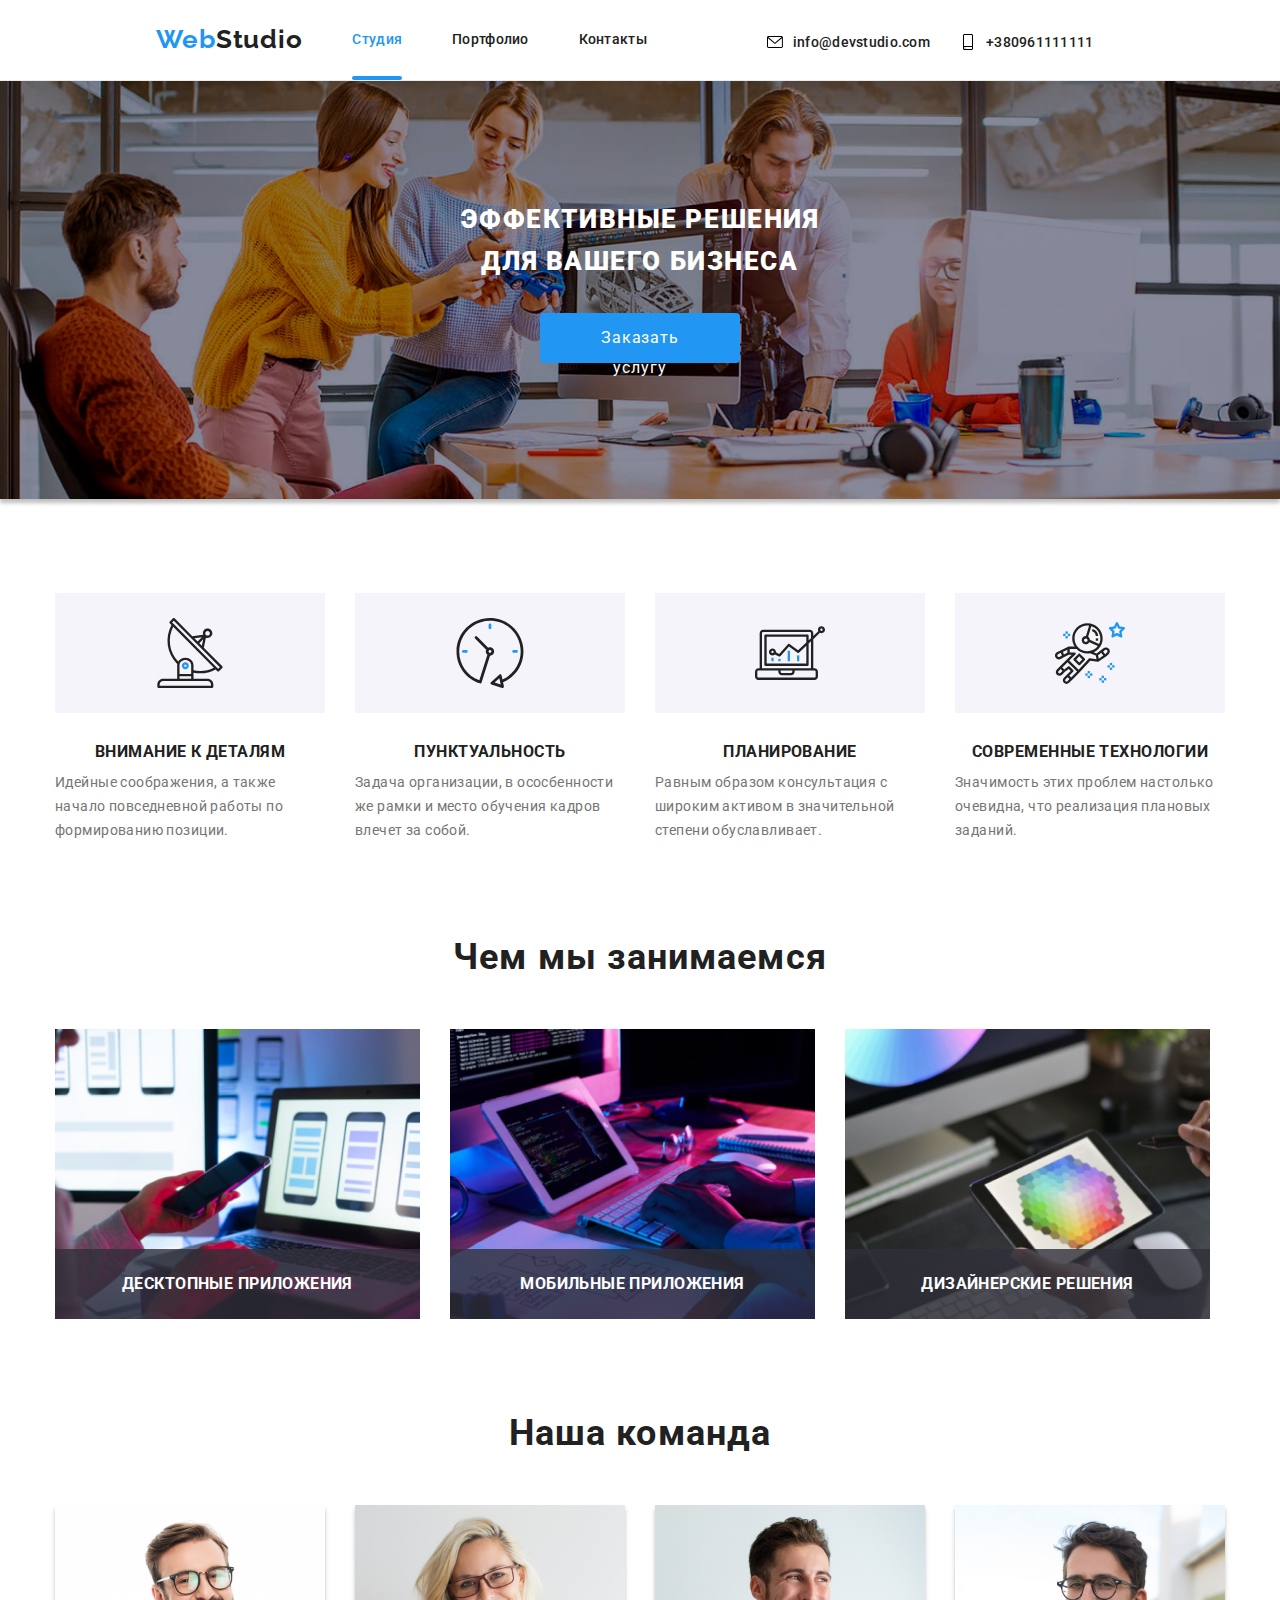
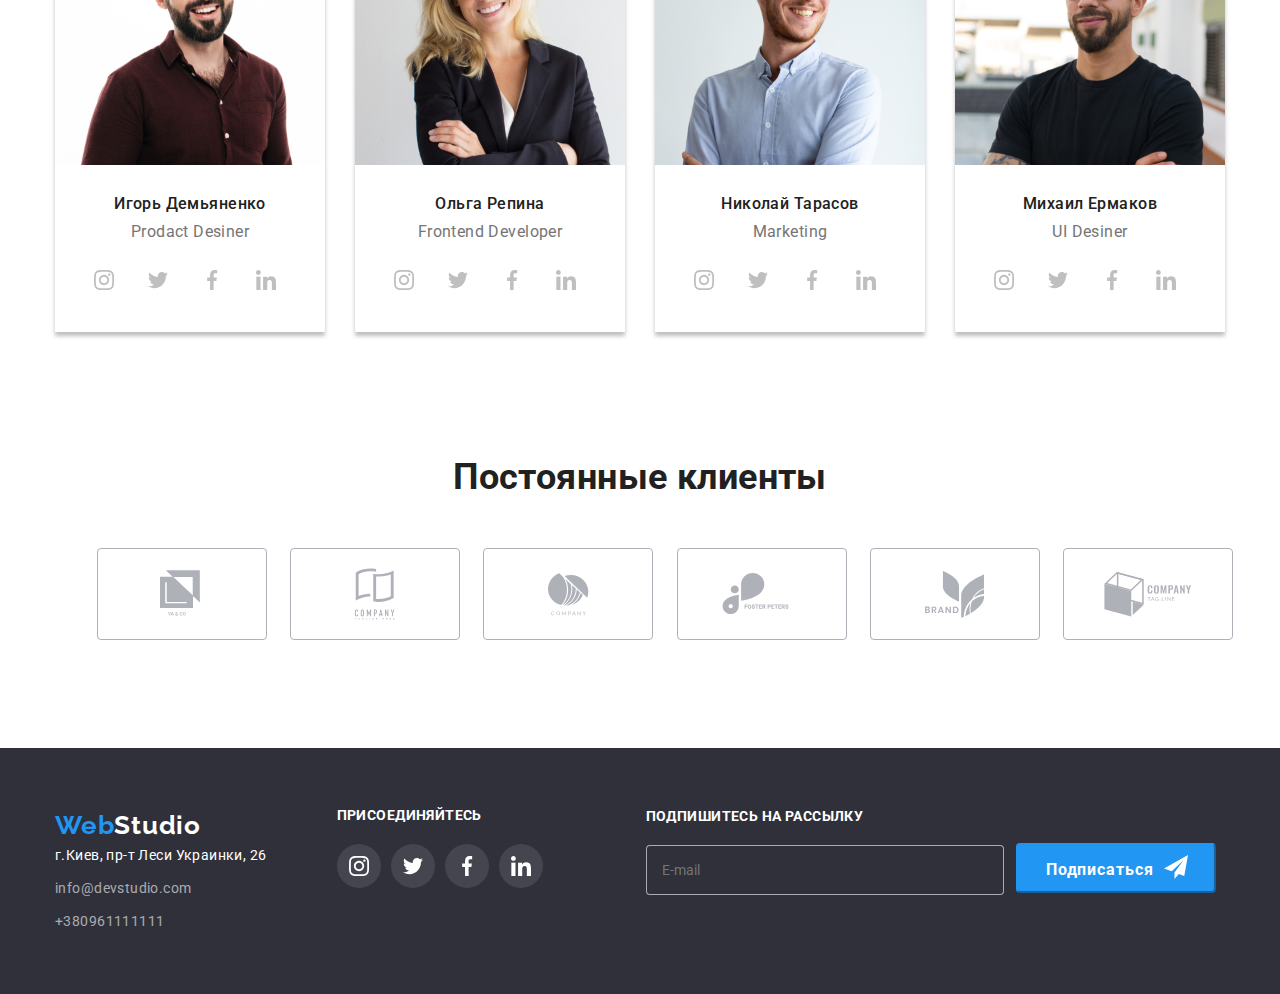
==== commit 4627ff75: "goit-markup-hw-08" ====
--- a/index.html
+++ b/index.html
@@ -43,14 +43,13 @@
                                         <svg class="icon">
                                             <use href="./img/icons/sprite.svg#icon-smartphone"></use>
                                         </svg>
-                                    +380961111111</a>
-                                    </li>
+                                    +380961111111</a>                               
                                 </div>
                     </div>
                 </nav> 
             </div> 
         </header>
-        <div class="menu__container" data-menu>
+        <div class="menu__container" id="menu__container" data-menu>
             <ul class="menu__list">
                 <li><a href="./index.html" class="link contacts__link">Студия</a></li>
                 <li><a class="link contacts__link" href="./portfolio.html">Портфолио</a></li>
@@ -82,7 +81,7 @@
                 <div class="container">
                     <h2 class="visually-hidden">Наши методы работы</h2>
                     <ul class="list methods">
-                        <div class="methods__item">
+                    <div class="methods__item">
                         <li>
                             <svg class="methods__attention" value="antenna"></svg>
                             <h3 class="methods__tittle">Внимание к деталям</h3>
@@ -90,8 +89,8 @@
                                 Идейные соображения, а также начало повседневной работы по формированию позиции.
                             </p>
                         </li>
-                        </div>
-                        <div class="methods__item">
+                    </div>
+                    <div class="methods__item">
                         <li>
                             <svg class="methods__task" value="clock"></svg>
                             <h3 class="methods__tittle">Пунктуальность</h3>
@@ -99,8 +98,8 @@
                                 Задача организации, в ососбенности же рамки и место обучения кадров влечет за собой.
                             </p>
                         </li>
-                        </div>
-                        <div class="methods__item">
+                    </div>
+                    <div class="methods__item">
                         <li>
                             <svg class="methods__planning" value="diagram"></svg>
                             <h3 class="methods__tittle">Планирование</h3>
@@ -108,8 +107,8 @@
                                 Равным образом консультация с широким активом в значительной степени обуславливает.
                             </p>
                         </li>
-                        </div>        
-                        <div class="methods__item">
+                    </div>        
+                    <div class="methods__item">
                         <li>
                             <svg class="methods__technologies" value="astronaut"></svg>
                             <h3 class="methods__tittle">Современные технологии</h3>
@@ -117,7 +116,7 @@
                                 Значимость этих проблем настолько очевидна, что реализация плановых заданий.
                             </p>
                         </li>
-                        </div>
+                    </div>
                     </ul>
                 </div>
             </section>
@@ -462,11 +461,11 @@
                 <div class="footer__item">
                     <form class="subscribe">
                         <div class="footer__button">
-                      <label class="subscribe__label">
+                        <label class="subscribe__label">
                             Подпишитесь на рассылку
                             <input class="subscribe__input" type="email" name="mail"  id="mail" placeholder="E-mail" />
                         </label>
-                        <button class="subscribe__button" type="subscribe">
+                        <button class="subscribe__button" type="subscribe__button">
                             Подписаться
                             <svg class="subscribe__icon">
                                 <use href="./img/icons/sprite.svg#icon-send"></use>
@@ -518,7 +517,7 @@
                     </div>
 
                     <label class="checkbox">
-                        <input class="checkbox__input" type="checkbox" name="topic" value="checkbox" id="checkbox" />
+                        <input class="checkbox__input" value="checkbox" type="checkbox" name="topic" id="checkbox" />
                         <svg class="checkbox__icon">
                             <use href="./img/icons/check.svg"></use>
                         </svg>
--- a/css/style.min.css
+++ b/css/style.min.css
@@ -1,2 +1,2 @@
-/*! modern-normalize | MIT License | https://github.com/sindresorhus/modern-normalize */html{box-sizing:border-box}*,::after,::before{box-sizing:inherit}html{line-height:1.15}body{margin:0}h1{font-size:2em;margin:0.67em 0}hr{box-sizing:content-box;height:0}pre{font-family:monospace, monospace;font-size:1em}a{-logo__1kit-text-decoration-skip:objects}abbr[title]{text-decoration:underline dotted}b,strong{font-weight:bolder}code,kbd,samp{font-family:monospace, monospace;font-size:1em}small{font-size:80%}sub,sup{font-size:75%;line-height:0;position:relative;vertical-align:baseline}sub{bottom:-0.25em}sup{top:-0.5em}button,input,optgroup,select,textarea{font-family:inherit;font-size:100%;line-height:1.15;margin:0}button,select{text-transform:none}[type="reset"],[type="subscribe"],button{-logo__1kit-appearance:button}[type="button"]::-moz-focus-inner,[type="reset"]::-moz-focus-inner,[type="subscribe"]::-moz-focus-inner,button::-moz-focus-inner{border-style:none;padding:0}[type="button"]:-moz-focusring,[type="reset"]:-moz-focusring,[type="subscribe"]:-moz-focusring,button:-moz-focusring{outline:1px dotted ButtonText}fieldset{padding:0.35em 0.75em 0.625em}legend{padding:0}progress{vertical-align:baseline}[type="number"]::-logo__1kit-inner-spin-button,[type="number"]::-logo__1kit-outer-spin-button{height:auto}[type="search"]{-logo__1kit-appearance:textfield;outline-offset:-2px}[type="search"]::-logo__1kit-search-cancel-button,[type="search"]::-logo__1kit-search-decoration{-logo__1kit-appearance:none}::-logo__1kit-file-upload-button{-logo__1kit-appearance:button;font:inherit}details{display:block}summary{display:list-item}:root{--main-text-color: #757575;--background-text-color: #ffffff;--accent-color: #2196f3;--tittle-color: #212121;--background-color: #2f303a;--button-color: #212121;--button-background-color: #e5e5e5;--card-gap: 30px;--animation: 250ms cubic-bezier(0.4, 0, 0.2, 1);--box-shadow: 0 4px 4px 0 rgba(0, 0, 0, 0.25)}html{box-sizing:border-box}::before ::after{box-sizing:inherit}body{font-family:"Roboto";font-style:normal;font-weight:400;font-size:14px;line-height:1.71;letter-spacing:0.03em;color:var(--main-text-color)}body.modal-open{overflow:hidden}h1,h2,h3,h4,h5,h6,p{margin:0;margin-top:0}img{display:block;max-width:100%;height:auto}.container{width:100%;margin-left:15px;margin-right:15px}@media screen and (min-width: 480px){.container{width:480px;margin-left:auto;margin-right:auto}}@media screen and (min-width: 768px){.container{width:768px}}@media screen and (min-width: 1200px){.container{width:1200px}}.section{padding-bottom:94px}.section__tittle{font-weight:700;font-size:36px;line-height:1.16;letter-spacing:0.03em;color:var(--tittle-color);justify-content:center;text-align:center;margin-bottom:50px}.section__methods{padding-top:94px;padding-bottom:94px}.section__background{--tittle-color: var(--background-text-color);background-color:var(--background-color);max-width:100%}@media screen and (min-width: 480px){.section__background{width:480px;margin-left:auto;margin-right:auto}}@media screen and (min-width: 768px){.section__background{width:768px}}@media screen and (min-width: 1200px){.section__background{width:1200px}}.menu{display:flex}.menu__link{margin-left:50px}.navigation{position:relative}.menu__button{display:inline-flex;position:absolute;right:0;margin:0;padding:0;border:none;background-color:transparent;transform:translateX(0%)}@media screen and (min-width: 768px){.menu__button{display:none}}.menu__button :hover .icon__menu,.menu__button :focus .icon__menu{fill:var(--accent-color)}.menu__button .icon__cross{display:none}.menu__button .icon__menu{display:block;z-index:5}.menu__button.is-open .icon__cross{display:block;z-index:10;position:absolute}.menu__button.is-open .icon__menu{display:none}.menu__button.is-open .logo{display:none}:hover .icon__menu,:focus .icon__menu{fill:var(--accent-color)}:hover .icon__cross,:focus .icon__cross{fill:var(--accent-color)}.icon__cross{z-index:10;position:absolute}.menu__container{display:block;position:relative;flex-direction:column;top:0;width:100%;height:100vh;background-color:#fff;padding:48px, 40px;text-align:start;font-weight:500;font-size:40px;line-height:1.17;letter-spacing:0.02;color:#212121;transform:translateY(3%);z-index:3}@media screen and (max-width: 767px){.menu__container{display:none}.menu__container.is-open{display:block}}@media screen and (max-width: 767px) and (min-width: 480px){.menu__container{width:480px;margin-left:auto;margin-right:auto}}@media screen and (min-width: 768px){.menu__container{display:none}}.menu__overlay{display:flex}@media screen and (max-width: 767px){.menu__overlay{display:none;position:absolute}}.menu__list{text-decoration:none;list-style-type:none;margin-bottom:30px}.menu__mail{font-weight:500;font-size:24px;line-height:1.16;letter-spacing:0.02;color:#757575}.menu__tel{display:block;margin-left:54px}@media screen and (min-width: 1200px){.menu__tel{display:flex;margin-left:200px}}.menu__contacts{margin-top:70px;list-style-type:none}.menu__list1{display:flex;margin-top:64px;margin-left:40px}.menu__social{color:#2196f3;font-weight:500;font-size:18px;line-height:1.22;letter-spacing:0.02;margin-right:20px;text-decoration:none}.menu__button1{position:absolute;top:0;right:0;background-color:#fff;border:none}.menu__button1 :hover,.menu__button1 :focus{fill:#2196f3}@media screen and (min-width: 1200px){.menu__mail1{margin-left:30px}}.logo{display:block}.logo__1{font-family:"Raleway";font-weight:700;font-size:26px;line-height:1.17;letter-spacing:0.03em;color:var(--accent-color)}.logo__2{font-family:"Raleway";font-style:normal;font-weight:700;font-size:26px;line-height:1.38;letter-spacing:0.03em;color:var(--tittle-color)}.button{padding:6px 22px;font-family:inherit;font-weight:500;font-size:16px;line-height:1.62;letter-spacing:0.03em;border-radius:4px;border:0;transition:color var(--animation),background-color var(--animation),box-shadow var(--animation)}@media screen and (min-width: 1200px){.button{font-weight:700;line-height:1.87;letter-spacing:0.06em}}.button:focus,.button:hover{color:var(--background-text-color);background-color:var(--accent-color);box-shadow:var(--box-shadow)}.button__main{font-weight:400;font-size:16px;line-height:1.87;letter-spacing:0.06em;padding:10px 32px;color:var(--background-text-color);background-color:var(--accent-color);border-radius:4px;max-width:200px;max-height:50px;margin-left:auto;margin-right:auto;border:0}@media screen and (min-width: 480px){.button__main{width:200px;height:50px}}.pointer{cursor:pointer}.card{padding:0;margin:0;list-style:none;display:block}@media screen and (min-width: 768px){.card{display:flex;flex-wrap:wrap}}@media screen and (min-width: 1200px){.card{flex-wrap:wrap;margin-top:calc(-1 * var(--card-gap));margin-left:calc(-1 * var(--card-gap))}}.card .item{flex-basis:calc(100% / 3 - var(--card-gap));margin-left:var(--card-gap);margin-top:var(--card-gap)}.item{outline:1px;transition:box-shadow var(--animation);--grid-item: 1;max-width:450px}@media screen and (min-width: 480px){.item{--grid-item: 1;width:450px}}@media screen and (min-width: 768px){.item{--grid-item: 2;width:354px}}@media screen and (min-width: 1200px){.item{--grid-item: 3;width:370px}.item :nth-child(3n){margin-right:0}}.item:hover{box-shadow:var(--box-shadow)}.item:focus-within{outline:3px solid;box-shadow:var(--box-shadow)}.card__content{padding:20px 0 24px 20px;border:1px solid #eee}.card__text{margin-top:10px}.card__link{text-decoration:none;transition:color var(--animation);position:relative;transition:box-shadow var(--animation)}.card__link:focus{outline:1px;box-shadow:var(--box-shadow)}.link{color:inherit;text-decoration:none;transition:color var(--animation)}.link:hover,.link:focus{color:var(--accent-color)}.link__header{list-style:none;display:flex;align-items:center}.link__current{position:relative;display:block;padding-top:32px;padding-bottom:32px;text-decoration:none;color:var(--accent-color)}.link__current:after{content:"";position:absolute;display:block;width:100%;height:4px;left:0;bottom:0;background-color:var(--accent-color);border-radius:4px}.list{margin-top:0;margin-bottom:0;padding-left:0;list-style:none;text-decoration:none;font-style:normal}.visually-hidden{position:absolute !important;clip:rect(1px 1px 1px 1px);clip:rect(1px, 1px, 1px, 1px);padding:0 !important;border:0 !important;height:1px !important;width:1px !important;overflow:hidden}.social-icons{display:inline-flex;padding-right:-10px}.social-icons .icon{width:20px;height:20px;fill:rgba(0,0,0,0.25);transition:fill var(--animation)}.social-icons__link{display:flex;justify-content:center;align-items:center;width:44px;height:44px;border-radius:50%;background-color:var(--background-text-color);transition:color var(--animation),background-color var(--animation)}.social-icons__link:hover .icon,.social-icons__link:focus .icon{fill:var(--background-text-color)}.social-icons__link:hover,.social-icons__link:focus{background-color:var(--accent-color)}.social-icons__item{margin-right:10px}textarea{resize:none}.form{max-width:450px}.form__field{position:relative;display:flex;flex-direction:column;margin-bottom:10px}.form__field:focus-within>.form__icon{fill:var(--accent-color);transition:fill var(--animation)}.form__icon{position:absolute;width:18px;height:18px;top:30px;left:12px;display:inline-block}.form__label{margin-bottom:4px;font-size:12px;line-height:1.16;letter-spacing:0.01em;color:var(--main-text-color)}.form__input{margin:0;padding:12px 42px;border-radius:4px;border:1px solid rgba(33,33,33,0.2)}.form__input:focus{outline-color:var(--accent-color);transition:outline-color var(--animation)}.form__input ::placeholder{color:rgba(117,117,117,0.5);text-align:left;font-size:12px;line-height:1.16;letter-spacing:0.01em}.form__tittle{font-weight:700;font-size:20px;line-height:1.17;text-align:center;color:var(--tittle-color);margin-bottom:12px}.form__button{max-width:200px;max-height:50px;border:none;border-radius:4px;display:block;margin-left:auto;margin-right:auto;margin-top:30px;background-color:var(--accent-color);color:var(--background-text-color);font-weight:700;font-size:16px;line-height:1.87;letter-spacing:0.06em;text-align:center;cursor:pointer}@media screen and (min-width: 480px){.form__button{width:200px;height:50px}}.form__comment{height:120px;padding:12px 16px;margin-bottom:10px;border:1px solid rgba(33,33,33,0.2);border-radius:4px}.form__comment:focus{outline-color:var(--accent-color);transition:outline-color var(--animation)}.checkbox{color:var(--main-text-color);padding:5px 0;position:relative;display:flex;align-items:center;transform:translateX(35px)}.checkbox__input{position:absolute;width:1px;height:1px;overflow:hidden;clip:rect(0 0 0 0);cursor:pointer}.checkbox__input:checked+.checkbox__icon{border-color:var(--accent-color);background-color:var(--accent-color);background-image:url("data:image/svg+xml,%3Csvg width='16' height='15' viewBox='0 0 16 15' fill='none' xmlns='http://www.w3.org/2000/svg'%3E%3Crect width='16' height='15' rx='2' fill='%232196F3'/%3E%3Cpath d='M3.95703 7.75166L3.88825 7.68604L3.81923 7.75141L2.93123 8.59258L2.85486 8.66492L2.93097 8.73753L6.42671 12.0724L6.49574 12.1382L6.56476 12.0724L14.069 4.91352L14.1449 4.84116L14.069 4.76881L13.1873 3.92764L13.1183 3.86183L13.0493 3.92761L6.49577 10.1735L3.95703 7.75166Z' fill='white' stroke='white' stroke-width='0.2'/%3E%3C/svg%3E");background-origin:border-box;transition:border-color background-color var(--animation)}.checkbox__input:focus+.checkbox__icon{border-color:var(--accent-color)}.checkbox__icon{position:absolute;width:16px;height:15px;border:2px solid #000;background-color:var(background-text-color);border-radius:4px;transform:translateX(-23px);cursor:pointer}.checkbox__link{color:var(--accent-color);transform:translateX(5px)}.portfolio{--grid-item: 5;padding-left:auto;padding-right:auto;padding-top:94px;padding-bottom:94px}.portfolio__tittle{font-weight:700;font-size:18px;line-height:2;letter-spacing:0.06em;color:var(--tittle-color);margin-bottom:4px}.portfolio__prodacts{font-weight:400;font-size:18px;line-height:1.87;letter-spacing:0.03em;color:var(--main-text-color)}.portfolio__card{position:relative;outline:1px;width:100%;z-index:1;overflow:hidden}.portfolio__background{position:absolute;padding-bottom:-30px;width:100%;height:100%;z-index:10;background-color:rgba(33,150,243,0.9);color:var(--background-text-color);opacity:0;transition:opacity var(--animation);transform:translateY(calc(-50% + 500px))}.portfolio__background .is-hidden{opacity:0;pointer-events:none}.portfolio__description{font-size:18px;line-height:1.55;padding-top:63px;padding-left:24px;padding-right:24px}.item:hover .portfolio__background{opacity:1;transform:translateY(-100%);transition:transform var(--animation)}.card__link:focus .portfolio__background{opacity:1;transform:translateY(-100%);transition:transform var(--animation)}.grid{display:flex;flex-wrap:wrap;margin-left:auto;margin-right:auto;justify-content:start}@media screen and (min-width: 768px){.grid{justify-content:center;margin-bottom:34px;margin-right:-8px}}.grid-item{margin-right:8px;margin-bottom:15px}.header{font-weight:500;font-size:14px;line-height:1.14;letter-spacing:0.02em;color:var(--tittle-color);text-decoration:none;border-bottom-width:1px;border-bottom-style:solid;border-bottom-color:#ececec}.header__container{display:flex;position:relative;align-items:center;justify-content:center}.header__container .navigation{position:relative}.header__logo{margin-right:90px}.navigation{display:flex;align-items:center;margin-right:auto}.contacts__link{display:flex;align-items:center;padding-top:32px;padding-bottom:32px}.contacts__link .icon{width:16px;height:16px;stroke:inherit;margin-right:10px;transition:fill var(--animation)}.contacts__link:hover .icon,.contacts__link:focus .icon{fill:var(--accent-color)}.overlay{width:100%;height:100%;background-image:linear-gradient(to right, rgba(47,48,58,0.4), rgba(47,48,58,0.4)),url(../img/desktop/background.png);background-repeat:no-repeat;background-position:center;background-size:cover;box-shadow:var(--box-shadow)}@media screen and (min-width: 480px){.overlay{width:480px}}@media (min-device-pixel-ratio: 2), (min-resolution: 192dpi), (min-resolution: 2dppx){.overlay{background-image:url(../img/mobile/background_mobx2.png)}}@media screen and (min-width: 768px){.overlay{background-image:url(../img/tablet/background_tabx1.png);width:768px}}@media screen and (min-width: 768px) and (min-device-pixel-ratio: 2), screen and (min-width: 768px) and (min-resolution: 192dpi), screen and (min-width: 768px) and (min-resolution: 2dppx){.overlay{background-image:url(../img/tablet/background_tabx2.png)}}@media screen and (min-width: 1200px){.overlay{background-image:url(../img/desktop/background.png);width:1200px}}@media screen and (min-width: 1200px) and (min-device-pixel-ratio: 2), screen and (min-width: 1200px) and (min-resolution: 192dpi), screen and (min-width: 1200px) and (min-resolution: 2dppx){.overlay{background-image:url(../img/desktop/backgroundx2.png)}}.hero{display:block;flex-wrap:wrap;margin-left:auto;margin-right:auto;align-items:center;text-align:center;padding-top:118px;padding-bottom:118px}.hero__tittle{font-weight:900;font-size:26px;line-height:1.61;letter-spacing:0.06em;color:var(--background-text-color);text-transform:uppercase;margin-bottom:30px}.backdrop{position:fixed;width:100%;height:100%;left:0;top:0;z-index:100;opacity:1;background-color:rgba(0,0,0,0.1);box-shadow:var(--box-shadow);overflow:scroll}.is-hidden{opacity:0;visibility:hidden;pointer-events:none;transition:opacity var(--animation),visibility var(--animation)}.modal{position:absolute;padding:40px;top:50%;left:50%;transform:translate(-50%, -50%);width:100%;max-width:450px;border-radius:4px;background-color:var(--background-text-color);box-shadow:var(--box-shadow)}@media (min-width: 480px){.modal{position:absolute;top:50%;left:50%;transform:translate(-50%, -50%);width:450px}}@media (min-width: 1200px){.modal{width:528px}}.btn-close{position:absolute;top:8px;right:8px;width:30px;height:30px;border:1px;border-radius:50%;border-color:rgba(0,0,0,0.1);color:#000;background-color:var(--background-text-color);box-shadow:var(--box-shadow);background-size:contain;background-position:center;justify-content:center;align-items:center;display:inline-block;cursor:pointer}.btn-close .icon{fill:#000;justify-content:center;align-items:center;background-size:contain;display:block;padding:0}.btn-close:hover .icon{fill:var(--accent-color);transition:fill var(--animation)}.methods{display:block;justify-content:center;margin-left:auto;margin-right:auto}@media screen and (min-width: 768px){.methods{display:flex;flex-wrap:wrap}}.methods__item{display:block;align-items:center;justify-content:center;max-width:450px;--grid-item: 1}@media screen and (min-width: 480px){.methods__item{--grid-item: 1;width:450px}}@media screen and (min-width: 768px){.methods__item{--grid-item: 2;width:354px;margin-right:30px}}@media screen and (min-width: 1200px){.methods__item{--grid-item: 4;width:270px}}@media screen and (max-width: 767px){.methods__item:not(:last-child){margin-bottom:30px}}.methods__attention{background-image:url(../img/icons/antenna.svg);box-sizing:border-box;margin-bottom:30px;display:block;content:"";width:100%;padding-left:auto;padding-right:auto;height:120px;background-repeat:no-repeat;background-position:center;background-color:#f5f4fa}.methods__task{background-image:url(../img/icons/clock.svg);box-sizing:border-box;margin-bottom:30px;display:block;content:"";width:100%;padding-left:auto;padding-right:auto;height:120px;background-repeat:no-repeat;background-position:center;background-color:#f5f4fa}.methods__planning{background-image:url(../img/icons/diagram.svg);box-sizing:border-box;margin-bottom:30px;display:block;content:"";width:100%;padding-left:auto;padding-right:auto;height:120px;background-repeat:no-repeat;background-position:center;background-color:#f5f4fa}.methods__technologies{background-image:url(../img/icons/astronaut.svg);box-sizing:border-box;margin-bottom:30px;display:block;content:"";width:100%;padding-left:auto;padding-right:auto;height:120px;background-repeat:no-repeat;background-position:center;background-color:#f5f4fa}.methods__tittle{font-weight:700;line-height:1.14;letter-spacing:0.03em;color:var(--tittle-color);text-transform:uppercase;margin-bottom:10px;text-align:center}.methods__description{justify-content:start}.gallery{display:flex;justify-content:center;margin-left:auto;margin-right:auto;padding-right:-30px;width:1185px}@media (max-width: 1199px){.gallery{display:none}}.gallery__item{width:370px;--grid-item: 3;margin-right:30px}.gallery__card{--grid-item: 3;position:relative;z-index:2}.gallery__background{position:absolute;display:flex;justify-content:center;align-items:center;width:100%;height:70px;background-color:rgba(47,48,58,0.8);color:var(--background-text-color);z-index:4;transform:translateY(-100%)}.gallery__tittle{font-weight:700;line-height:1.17;text-transform:uppercase}.team{background-color:var(--background-text-color);display:block;justify-content:center}@media screen and (min-width: 768px){.team{display:flex;flex-wrap:wrap}}.team__item{display:block;text-align:center;margin-right:30px;box-shadow:var(--box-shadow);--grid-item: 1;max-width:450px;margin-bottom:30px}@media screen and (min-width: 480px){.team__item{--grid-item: 1;width:450px}}@media screen and (min-width: 768px){.team__item{--grid-item: 2;width:354px}}@media screen and (min-width: 1200px){.team__item{--grid-item: 4;width:270px}}.team__member{font-weight:500;font-size:16px;line-height:1.18;color:var(--tittle-color);margin-bottom:10px}.team__position{font-size:16px;line-height:1.18;color:var(--main-text-color);margin-bottom:16px}.team__content{padding-top:30px;padding-bottom:30px}.clients{display:flex;margin-left:-30px;justify-content:center;list-style-type:none;flex-wrap:wrap}.clients__icons{display:block;--grid-item: 2;max-width:210px;margin-right:30px;margin-bottom:30px;border:1px solid #afb1b8;border-radius:4px;transition:border-color var(--animation)}@media screen and (min-width: 480px){.clients__icons{--grid-item: 2;width:210px}}@media screen and (min-width: 768px){.clients__icons{--grid-item: 3;width:226px;margin-right:30px;margin-bottom:30px}}@media screen and (min-width: 1200px){.clients__icons{--grid-item: 6;width:170px;margin-right:20px;margin-bottom:94px}}.clients__icons .icon{display:block;padding:0;fill:#afb1b8;transition:fill var(--animation)}.clients__icons:hover,.clients__icons:focus{border-color:var(--accent-color)}.clients__link{outline:px solid #afb1b8;width:170px;height:90px;display:flex;justify-content:center;align-items:center}.clients__link:hover .icon,.clients__link:focus .icon{fill:var(--accent-color)}.clients__tittle{font-weight:700;font-size:36px;line-height:1.17;color:var(--button-color);text-align:center;margin-bottom:50px}.footer{color:rgba(255,255,255,0.6);margin-top:9px}.footer__logo{font-family:"Raleway";font-style:normal;font-weight:700;font-size:26px;line-height:1.38;letter-spacing:0.03em;color:var(--background-text-color)}.footer__address{color:var(--background-text-color);margin-top:20px}.footer__container{display:block;padding-top:60px;padding-bottom:px;margin-left:auto;margin-right:auto}@media screen and (min-width: 768px){.footer__container{display:flex;justify-content:center;flex-wrap:wrap}}.footer__item{display:block;--grid-item: 1;text-align:center;margin-right:px;margin-bottom:60px}@media screen and (min-width: 768px){.footer__item{--grid-item: 2;max-width:px}}@media screen and (min-width: 1200px){.footer__item{--grid-item: 3;max-width:px}}.footer-icons{display:inline-flex;padding-right:-10px}.footer-icons .icon{width:20px;height:20px;fill:var(--background-text-color);transition:fill var(--animation)}.footer-icons__tittle{font-weight:700;line-height:1.14;color:var(--background-text-color);text-transform:uppercase;margin-bottom:20px}.footer-icons__link{display:flex;justify-content:center;align-items:center;width:44px;height:44px;border-radius:50%;background-color:rgba(255,255,255,0.1);transition:background-color var(--animation)}.footer-icons__link:hover,.footer-icons__link:focus{background-color:var(--accent-color)}.footer-icons__link:hover .icon,.footer-icons__link:focus .icon{fill:var(--background-text-color)}.footer-icons__item{margin-right:10px}.footer__button{display:block;justify-content:center}@media screen and (min-width: 1200px){.footer__button{display:flex}}.subscribe{display:block;max-width:570px;align-items:center;justify-content:center}@media screen and (min-width: 1200px){.subscribe{display:flex;max-width:570px;justify-content:left;margin-left:40px}}.subscribe__label{display:block;justify-content:center;font-weight:700;line-height:1.17;text-transform:uppercase;color:var(--background-text-color);padding-bottom:20px}@media screen and (min-width: 768px){.subscribe__label{transform:translateX(0)}}@media screen and (min-width: 1200px){.subscribe__label{justify-content:left;text-align-last:left}}.subscribe__input{position:relative;padding:auto;margin-top:20px;border-radius:4px;border:1px solid rgba(255,255,255,0.6);background-color:#2f303a;color:var(--background-text-color);max-width:450px;max-height:50px}@media screen and (min-width: 480px){.subscribe__input{width:450px;height:50px;margin-right:15px;margin-left:15px}}@media screen and (min-width: 1200px){.subscribe__input{padding:15px 110px 16px 16px;transform:translateY(px);width:358px}}.subscribe__input ::placeholder{font-size:16px;line-height:1.25;display:flex;align-items:center;color:rgba(117,117,117,0.5);position:absolute}.subscribe__button{position:relative;width:200px;max-height:50px;margin-top:20px;margin-bottom:60px;font-weight:700;font-size:16px;line-height:1.87;letter-spacing:0.06em;padding-left:20px;text-align:left;background-color:var(--accent-color);color:var(--background-text-color);border-radius:4px;border-color:var(--accent-color);cursor:pointer}@media screen and (min-width: 768px){.subscribe__button{margin-bottom:0}}@media screen and (min-width: 1200px){.subscribe__button{width:200px;height:50px;justify-content:right;margin-left:0;padding:10px 40px;transform:translateX(-20%);transform:translateY(30%)}}.subscribe__icon{position:absolute;max-width:24px;max-height:24px;fill:var(--background-text-color);margin-left:10px;margin-right:13px}@media screen and (min-width: 1200px){.subscribe__icon{width:24px}}@media screen and (min-width: 768px){.social{margin-left:50px}}@media screen and (min-width: 1200px){.social{margin-left:70px}}
+/*! modern-normalize | MIT License | https://github.com/sindresorhus/modern-normalize */html{box-sizing:border-box}*,::after,::before{box-sizing:inherit}html{line-height:1.15}body{margin:0}h1{font-size:2em;margin:0.67em 0}hr{box-sizing:content-box;height:0}pre{font-family:monospace, monospace;font-size:1em}a{-logo__1kit-text-decoration-skip:objects}abbr[title]{text-decoration:underline dotted}b,strong{font-weight:bolder}code,kbd,samp{font-family:monospace, monospace;font-size:1em}small{font-size:80%}sub,sup{font-size:75%;line-height:0;position:relative;vertical-align:baseline}sub{bottom:-0.25em}sup{top:-0.5em}button,input,optgroup,select,textarea{font-family:inherit;font-size:100%;line-height:1.15;margin:0}button,select{text-transform:none}[type="reset"],[type="subscribe"],button{-logo__1kit-appearance:button}[type="button"]::-moz-focus-inner,[type="reset"]::-moz-focus-inner,[type="subscribe"]::-moz-focus-inner,button::-moz-focus-inner{border-style:none;padding:0}[type="button"]:-moz-focusring,[type="reset"]:-moz-focusring,[type="subscribe"]:-moz-focusring,button:-moz-focusring{outline:1px dotted ButtonText}fieldset{padding:0.35em 0.75em 0.625em}legend{padding:0}progress{vertical-align:baseline}[type="number"]::-logo__1kit-inner-spin-button,[type="number"]::-logo__1kit-outer-spin-button{height:auto}[type="search"]{-logo__1kit-appearance:textfield;outline-offset:-2px}[type="search"]::-logo__1kit-search-cancel-button,[type="search"]::-logo__1kit-search-decoration{-logo__1kit-appearance:none}::-logo__1kit-file-upload-button{-logo__1kit-appearance:button;font:inherit}details{display:block}summary{display:list-item}:root{--main-text-color: #757575;--background-text-color: #ffffff;--accent-color: #2196f3;--tittle-color: #212121;--background-color: #2f303a;--button-color: #212121;--button-background-color: #e5e5e5;--card-gap: 30px;--animation: 250ms cubic-bezier(0.4, 0, 0.2, 1);--box-shadow: 0 4px 4px 0 rgba(0, 0, 0, 0.25)}html{box-sizing:border-box}::before ::after{box-sizing:inherit}body{font-family:"Roboto";font-style:normal;font-weight:400;font-size:14px;line-height:1.71;letter-spacing:0.03em;color:var(--main-text-color)}body.modal-open{overflow:hidden}h1,h2,h3,h4,h5,h6,p{margin:0;margin-top:0}img{display:block;max-width:100%;height:auto}.container{padding-left:15px;padding-right:15px;margin-left:auto;margin-right:auto}@media screen and (min-width: 480px){.container{width:480px}}@media screen and (min-width: 768px){.container{width:768px}}@media screen and (min-width: 1200px){.container{width:1200px}}.section{padding-bottom:94px}.section__tittle{font-weight:700;font-size:36px;line-height:1.16;letter-spacing:0.03em;color:var(--tittle-color);justify-content:center;text-align:center;margin-bottom:50px}.section__methods{padding-top:94px;padding-bottom:94px}.section__background{--tittle-color: var(--background-text-color);background-color:var(--background-color);width:100%}@media screen and (min-width: 480px){.section__background{margin-left:auto;margin-right:auto}}@media screen and (min-width: 1200px){.section__background{max-width:1600px;justify-content:center}}.menu{display:flex}.menu__link{margin-left:50px}.menu__button{display:inline-flex;position:absolute;right:0;margin:0;padding:0;border:none;background-color:transparent;transform:translateX(0%)}@media screen and (min-width: 768px){.menu__button{display:none}}.menu__button :hover .icon__menu,.menu__button :focus .icon__menu{fill:var(--accent-color)}.menu__button .icon__cross{display:none}.menu__button .icon__menu{display:block;z-index:5}.menu__button.is-open .icon__cross{display:block;z-index:4;position:relative}.menu__button.is-open .icon__menu{display:none}.menu__button.is-open .logo{display:none}:hover .icon__menu,:focus .icon__menu{fill:var(--accent-color)}:hover .icon__cross,:focus .icon__cross{fill:var(--accent-color)}.icon__cross{position:relative;z-index:4}.menu__container{display:block;position:relative;flex-direction:column;top:0;width:100%;height:100vh;background-color:#fff;padding:48px, 40px;text-align:start;font-weight:500;font-size:40px;line-height:1.17;letter-spacing:0.02;color:#212121;transform:translateY(-11%);z-index:3}@media screen and (min-width: 768px){.menu__container{display:none}}@media screen and (max-width: 767px){.menu__container{display:none}}@media screen and (max-width: 767px){.menu__container.is-open{display:block}}@media screen and (max-width: 767px){.menu__container{margin-left:auto;margin-right:auto}}.menu__container.is-open .logo__1{display:none}.menu__overlay{display:flex}@media screen and (max-width: 767px){.menu__overlay{display:none;position:absolute}}.menu__list{text-decoration:none;list-style-type:none;margin-bottom:30px}.menu__mail{font-weight:500;font-size:24px;line-height:1.16;letter-spacing:0.02;color:#757575}.menu__tel{display:block;margin-right:0}@media screen and (min-width: 768px), (max-width: 1199px){.menu__tel{margin-right:0;margin-left:88px;margin-top:21px}}@media screen and (min-width: 1200px){.menu__tel{display:flex;margin-right:30px;justify-content:right;margin-left:120px;margin-top:15px}}@media screen and (min-width: 768px), (max-width: 1199px){.menu__tel .contacts__link{margin-bottom:10px;padding-top:0;padding-bottom:0}}.menu__contacts{margin-top:70px;list-style-type:none}.menu__list1{display:flex;margin-top:64px;margin-left:40px}.menu__social{color:#2196f3;font-weight:500;font-size:18px;line-height:1.22;letter-spacing:0.02;margin-right:20px;text-decoration:none}.menu__button1{position:absolute;top:0;right:0;background-color:#fff;border:none}.menu__button1 :hover,.menu__button1 :focus{fill:#2196f3}@media screen and (min-width: 1200px){.menu__mail1{margin-right:30px}}.logo{display:block}.logo__1{font-family:"Raleway";font-weight:700;font-size:26px;line-height:1.17;letter-spacing:0.03em;color:var(--accent-color)}.logo__2{font-family:"Raleway";font-style:normal;font-weight:700;font-size:26px;line-height:1.38;letter-spacing:0.03em;color:var(--tittle-color)}.button{padding:6px 22px;font-family:inherit;font-weight:500;font-size:16px;line-height:1.62;letter-spacing:0.03em;border-radius:4px;border:0;transition:color var(--animation),background-color var(--animation),box-shadow var(--animation)}@media screen and (min-width: 1200px){.button{font-weight:700;line-height:1.87;letter-spacing:0.06em}}.button:focus,.button:hover{color:var(--background-text-color);background-color:var(--accent-color);box-shadow:var(--box-shadow)}.button__main{font-weight:400;font-size:16px;line-height:1.87;letter-spacing:0.06em;padding:10px 32px;color:var(--background-text-color);background-color:var(--accent-color);border-radius:4px;max-width:200px;max-height:50px;margin-left:auto;margin-right:auto;border:0}@media screen and (min-width: 480px){.button__main{width:200px;height:50px}}.pointer{cursor:pointer}.card{padding:0;margin:0;list-style:none;display:block;margin-left:auto;margin-right:auto}@media screen and (min-width: 768px){.card{display:flex;flex-wrap:wrap;margin-right:-30px;margin-bottom:-45px}}@media screen and (min-width: 1200px){.card{flex-wrap:wrap}}.item{outline:1px;transition:box-shadow var(--animation);--grid-item: 1;max-width:450px;margin-left:auto;margin-right:auto;margin-bottom:30px}@media screen and (min-width: 480px){.item{--grid-item: 1;width:450px;margin-bottom:30px}}@media screen and (min-width: 768px){.item{width:354px;margin-right:30px}}@media screen and (min-width: 1200px){.item{--grid-item: 3;width:370px}}.item:hover{box-shadow:var(--box-shadow)}.item:focus-within{outline:3px solid;box-shadow:var(--box-shadow)}.card__content{padding:20px 0 24px 20px;border:1px solid #eee}.card__text{margin-top:10px}.card__link{text-decoration:none;transition:color var(--animation);position:relative;transition:box-shadow var(--animation)}.card__link:focus{outline:1px;box-shadow:var(--box-shadow)}.link{color:inherit;text-decoration:none;transition:color var(--animation)}.link:hover,.link:focus{color:var(--accent-color)}.link__header{list-style:none;display:flex;align-items:center}.link__current{position:relative;display:block;padding-top:32px;padding-bottom:32px;text-decoration:none;color:var(--accent-color)}.link__current:after{content:"";position:absolute;display:block;width:100%;height:4px;left:0;bottom:0;background-color:var(--accent-color);border-radius:4px}.list{margin-top:0;margin-bottom:0;padding-left:0;list-style:none;text-decoration:none;font-style:normal}.visually-hidden{position:absolute !important;clip:rect(1px 1px 1px 1px);clip:rect(1px, 1px, 1px, 1px);padding:0 !important;border:0 !important;height:1px !important;width:1px !important;overflow:hidden}.social-icons{display:inline-flex;padding-right:-10px}.social-icons .icon{width:20px;height:20px;fill:rgba(0,0,0,0.25);transition:fill var(--animation)}.social-icons__link{display:flex;justify-content:center;align-items:center;width:44px;height:44px;border-radius:50%;background-color:var(--background-text-color);transition:color var(--animation),background-color var(--animation)}.social-icons__link:hover .icon,.social-icons__link:focus .icon{fill:var(--background-text-color)}.social-icons__link:hover,.social-icons__link:focus{background-color:var(--accent-color)}.social-icons__item{margin-right:10px}textarea{resize:none}.form{max-width:450px}@media screen and (min-width: 1200px){.form{width:450px}}.form__field{position:relative;display:flex;flex-direction:column;margin-bottom:10px}.form__field:focus-within>.form__icon{fill:var(--accent-color);transition:fill var(--animation)}.form__icon{position:absolute;width:18px;height:18px;top:30px;left:12px;display:inline-block}.form__label{margin-bottom:4px;font-size:12px;line-height:1.16;letter-spacing:0.01em;color:var(--main-text-color)}.form__input{margin:0;padding:12px 42px;border-radius:4px;border:1px solid rgba(33,33,33,0.2)}.form__input:focus{outline-color:var(--accent-color);transition:outline-color var(--animation)}.form__input ::placeholder{color:rgba(117,117,117,0.5);text-align:left;font-size:12px;line-height:1.16;letter-spacing:0.01em}.form__tittle{font-weight:700;font-size:20px;line-height:1.17;text-align:center;color:var(--tittle-color);margin-bottom:12px}.form__button{max-width:200px;max-height:50px;border:none;border-radius:4px;display:block;margin-left:auto;margin-right:auto;margin-top:30px;background-color:var(--accent-color);color:var(--background-text-color);font-weight:700;font-size:16px;line-height:1.87;letter-spacing:0.06em;text-align:center;cursor:pointer}@media screen and (min-width: 480px){.form__button{width:200px;height:50px}}.form__comment{height:120px;padding:12px 16px;margin-bottom:10px;border:1px solid rgba(33,33,33,0.2);border-radius:4px}.form__comment:focus{outline-color:var(--accent-color);transition:outline-color var(--animation)}.checkbox{color:var(--main-text-color);padding:5px 0;position:relative;display:flex;transform:translateX(20px);font-size:12px;line-height:1.16}@media screen and (min-width: 1200px){.checkbox{font-size:14px;line-height:1.71}}.checkbox__input{position:absolute;width:1px;height:1px;overflow:hidden;clip:rect(0 0 0 0);cursor:pointer}.checkbox__input:checked+.checkbox__icon{border-color:var(--accent-color);background-color:var(--accent-color);background-image:url("data:image/svg+xml,%3Csvg width='16' height='15' viewBox='0 0 16 15' fill='none' xmlns='http://www.w3.org/2000/svg'%3E%3Crect width='16' height='15' rx='2' fill='%232196F3'/%3E%3Cpath d='M3.95703 7.75166L3.88825 7.68604L3.81923 7.75141L2.93123 8.59258L2.85486 8.66492L2.93097 8.73753L6.42671 12.0724L6.49574 12.1382L6.56476 12.0724L14.069 4.91352L14.1449 4.84116L14.069 4.76881L13.1873 3.92764L13.1183 3.86183L13.0493 3.92761L6.49577 10.1735L3.95703 7.75166Z' fill='white' stroke='white' stroke-width='0.2'/%3E%3C/svg%3E");background-origin:border-box;transition:border-color background-color var(--animation)}.checkbox__input:focus+.checkbox__icon{border-color:var(--accent-color)}.checkbox__icon{position:absolute;width:16px;height:15px;border:2px solid #000;background-color:var(background-text-color);border-radius:4px;transform:translateX(-23px);cursor:pointer}.checkbox__link{color:var(--accent-color);transform:translateX(5px)}.portfolio{--grid-item: 5;padding-left:auto;padding-right:auto;padding-top:94px}@media screen and (max-width: 1199px){.portfolio{padding-bottom:60px}}@media screen and (min-width: 1200px){.portfolio{padding-bottom:94px}}.portfolio__tittle{font-weight:700;font-size:18px;line-height:2;letter-spacing:0.06em;color:var(--tittle-color);margin-bottom:4px}.portfolio__prodacts{font-weight:400;font-size:18px;line-height:1.87;letter-spacing:0.03em;color:var(--main-text-color)}.portfolio__card{position:relative;outline:1px;width:100%;z-index:1;overflow:hidden}.portfolio__background{position:absolute;padding-bottom:-30px;width:100%;height:100%;z-index:10;background-color:rgba(33,150,243,0.9);color:var(--background-text-color);opacity:0;transition:opacity var(--animation);transform:translateY(calc(-50% + 500px))}.portfolio__background .is-hidden{opacity:0;pointer-events:none}.portfolio__description{font-size:18px;line-height:1.55;padding-top:63px;padding-left:24px;padding-right:24px}.item:hover .portfolio__background{opacity:1;transform:translateY(-100%);transition:transform var(--animation)}.card__link:focus .portfolio__background{opacity:1;transform:translateY(-100%);transition:transform var(--animation)}.grid{display:flex;flex-wrap:wrap;margin-left:auto;margin-right:auto;justify-content:start}@media screen and (min-width: 768px){.grid{justify-content:center;margin-bottom:34px;margin-right:-8px}}.grid-item{margin-right:8px;margin-bottom:15px}.header{font-weight:500;font-size:14px;line-height:1.14;letter-spacing:0.02em;color:var(--tittle-color);text-decoration:none;border-bottom-width:1px;border-bottom-style:solid;border-bottom-color:#ececec}.header__container{display:flex;align-items:center;justify-content:center}@media screen and (min-width: 768px), (max-width: 1199px){.header__container{width:768px;padding-left:15px;padding-right:15px}}@media screen and (max-width: 767px){.header .menu{margin-left:88px}}.header__logo{margin-right:90px}@media screen and (max-width: 767px){.header__logo{margin-top:16px;margin-bottom:16px}}@media screen and (min-width: 768px), (max-width: 1199px){.header__logo{margin-right:0}}.navigation{display:flex;align-items:center;margin-right:auto}.contacts__link{display:flex;align-items:center;padding-top:32px;padding-bottom:32px}.contacts__link .icon{width:16px;height:16px;stroke:inherit;margin-right:10px;transition:fill var(--animation)}.contacts__link:hover .icon,.contacts__link:focus .icon{fill:var(--accent-color)}.overlay{width:100%;height:100%;background-image:linear-gradient(to right, rgba(47,48,58,0.4), rgba(47,48,58,0.4)),url(../img/desktop/background.png);background-repeat:no-repeat;background-position:center;background-size:cover;box-shadow:var(--box-shadow)}@media screen and (min-width: 480px){.overlay{width:100%}}@media (min-device-pixel-ratio: 2), (min-resolution: 192dpi), (min-resolution: 2dppx){.overlay{background-image:url(../img/mobile/background_mobx2.png)}}@media screen and (min-width: 768px){.overlay{background-image:url(../img/tablet/background_tabx1.png)}}@media screen and (min-width: 768px) and (min-device-pixel-ratio: 2), screen and (min-width: 768px) and (min-resolution: 192dpi), screen and (min-width: 768px) and (min-resolution: 2dppx){.overlay{background-image:url(../img/tablet/background_tabx2.png)}}@media screen and (min-width: 1200px){.overlay{background-image:url(../img/desktop/background.png);max-width:1600px}}@media screen and (min-width: 1200px) and (min-device-pixel-ratio: 2), screen and (min-width: 1200px) and (min-resolution: 192dpi), screen and (min-width: 1200px) and (min-resolution: 2dppx){.overlay{background-image:url(../img/desktop/backgroundx2.png)}}.hero{display:block;flex-wrap:wrap;margin-left:auto;margin-right:auto;align-items:center;text-align:center;padding-top:118px;padding-bottom:118px}.hero__tittle{font-weight:900;font-size:26px;line-height:1.61;letter-spacing:0.06em;color:var(--background-text-color);text-transform:uppercase;margin-bottom:30px}.backdrop{position:fixed;width:100%;height:100%;left:0;top:0;z-index:100;opacity:1;background-color:rgba(0,0,0,0.1);box-shadow:var(--box-shadow);overflow:scroll}.is-hidden{opacity:0;visibility:hidden;pointer-events:none;transition:opacity var(--animation),visibility var(--animation)}.modal{position:absolute;padding:40px;top:50%;left:50%;transform:translate(-50%, -50%);max-width:528px;border-radius:4px;background-color:var(--background-text-color);box-shadow:var(--box-shadow)}@media screen and (min-width: 480px){.modal{width:450px}}@media screen and (min-width: 1200px){.modal{width:528px}}.btn-close{position:absolute;top:8px;right:8px;width:30px;height:30px;border:1px;border-radius:50%;border-color:rgba(0,0,0,0.1);color:#000;background-color:var(--background-text-color);box-shadow:var(--box-shadow);background-size:contain;background-position:center;justify-content:center;align-items:center;display:inline-block;cursor:pointer}.btn-close .icon{fill:#000;justify-content:center;align-items:center;background-size:contain;display:block;padding:0}.btn-close:hover .icon{fill:var(--accent-color);transition:fill var(--animation)}.methods{display:block;justify-content:center}@media screen and (min-width: 768px){.methods{display:flex;flex-wrap:wrap;margin-right:-30px}}.methods__item{display:block;align-items:center;justify-content:center;max-width:450px;--grid-item: 1}@media screen and (min-width: 480px){.methods__item{--grid-item: 1;width:450px}}@media screen and (min-width: 768px){.methods__item{--grid-item: 2;width:354px;margin-right:30px}}@media screen and (min-width: 1200px){.methods__item{--grid-item: 4;width:270px}}@media screen and (max-width: 767px){.methods__item:not(:last-child){margin-bottom:30px}}.methods__attention{background-image:url(../img/icons/antenna.svg);box-sizing:border-box;margin-bottom:30px;display:block;content:"";width:100%;padding-left:auto;padding-right:auto;height:120px;background-repeat:no-repeat;background-position:center;background-color:#f5f4fa}.methods__task{background-image:url(../img/icons/clock.svg);box-sizing:border-box;margin-bottom:30px;display:block;content:"";width:100%;padding-left:auto;padding-right:auto;height:120px;background-repeat:no-repeat;background-position:center;background-color:#f5f4fa}.methods__planning{background-image:url(../img/icons/diagram.svg);box-sizing:border-box;margin-bottom:30px;display:block;content:"";width:100%;padding-left:auto;padding-right:auto;height:120px;background-repeat:no-repeat;background-position:center;background-color:#f5f4fa}.methods__technologies{background-image:url(../img/icons/astronaut.svg);box-sizing:border-box;margin-bottom:30px;display:block;content:"";width:100%;padding-left:auto;padding-right:auto;height:120px;background-repeat:no-repeat;background-position:center;background-color:#f5f4fa}.methods__tittle{font-weight:700;line-height:1.14;letter-spacing:0.03em;color:var(--tittle-color);text-transform:uppercase;margin-bottom:10px;text-align:center}.methods__description{justify-content:start}.gallery{display:flex;justify-content:center;margin-left:auto;margin-right:auto;padding-right:0px;width:1185px}@media (max-width: 1199px){.gallery{display:none}}.gallery__item{width:370px;--grid-item: 3;margin-right:30px}.gallery__card{--grid-item: 3;position:relative;z-index:2}.gallery__background{position:absolute;display:flex;justify-content:center;align-items:center;width:100%;height:70px;background-color:rgba(47,48,58,0.8);color:var(--background-text-color);z-index:4;transform:translateY(-100%)}.gallery__tittle{font-weight:700;line-height:1.17;text-transform:uppercase}.team{background-color:var(--background-text-color);display:block;justify-content:center;margin-right:-30px}@media screen and (min-width: 768px){.team{display:flex;flex-wrap:wrap}}.team__item{display:block;text-align:center;margin-right:30px;box-shadow:var(--box-shadow);--grid-item: 1;max-width:450px;margin-bottom:30px}@media screen and (min-width: 480px){.team__item{--grid-item: 1;width:450px}}@media screen and (min-width: 768px){.team__item{--grid-item: 2;width:354px}}@media screen and (min-width: 1200px){.team__item{--grid-item: 4;width:270px}}.team__member{font-weight:500;font-size:16px;line-height:1.18;color:var(--tittle-color);margin-bottom:10px}.team__position{font-size:16px;line-height:1.18;color:var(--main-text-color);margin-bottom:16px}.team__content{padding-top:30px;padding-bottom:30px}.clients{display:flex;justify-content:center;list-style-type:none;flex-wrap:wrap}@media screen and (min-width: 480px){.clients{margin-right:-30px}}@media screen and (min-width: 1200px){.clients{width:1200px;justify-content:space-around;margin-right:-10px}}.clients__icons{display:flex;--grid-item: 2;max-width:170px;margin-right:auto;margin-left:auto;margin-bottom:30px;border:1px solid #afb1b8;border-radius:4px;transition:border-color var(--animation)}@media screen and (min-width: 480px){.clients__icons{width:210px;margin-right:30px}}@media screen and (min-width: 768px){.clients__icons{--grid-item: 3;width:226px;margin-right:30px;margin-bottom:30px}}@media screen and (min-width: 1200px){.clients__icons{width:170px;margin-right:20px;margin-left:0;margin-bottom:94px}}.clients__icons .icon{display:block;padding:0;fill:#afb1b8;transition:fill var(--animation)}.clients__icons:hover,.clients__icons:focus{border-color:var(--accent-color)}.clients__link{outline:px solid #afb1b8;width:170px;height:90px;display:flex;justify-content:center;align-items:center}@media screen and (max-width: 480px){.clients__link{max-width:170px}}.clients__link:hover .icon,.clients__link:focus .icon{fill:var(--accent-color)}.clients__tittle{font-weight:700;font-size:36px;line-height:1.17;color:var(--button-color);text-align:center;margin-bottom:50px}.footer{color:rgba(255,255,255,0.6);margin-top:9px}.footer__logo{font-family:"Raleway";font-style:normal;font-weight:700;font-size:26px;line-height:1.38;letter-spacing:0.03em;color:var(--background-text-color)}.footer__address{color:var(--background-text-color);margin-top:20px}.footer__container{display:block;padding-top:60px;padding-bottom:px;margin-left:auto;margin-right:auto}@media screen and (min-width: 768px){.footer__container{display:flex;justify-content:center;flex-wrap:wrap}}@media screen and (min-width: 1200px){.footer__container{width:1200px;justify-content:left}}.footer__item{display:block;--grid-item: 1;text-align:center;margin-bottom:60px}@media screen and (min-width: 768px){.footer__item{--grid-item: 2}}@media screen and (min-width: 1200px){.footer__item{--grid-item: 3;text-align:start}}.footer-icons{display:inline-flex;padding-right:-10px}.footer-icons .icon{width:20px;height:20px;fill:var(--background-text-color);transition:fill var(--animation)}.footer-icons__tittle{font-weight:700;line-height:1.14;color:var(--background-text-color);text-transform:uppercase;margin-bottom:20px}.footer-icons__link{display:flex;justify-content:center;align-items:center;width:44px;height:44px;border-radius:50%;background-color:rgba(255,255,255,0.1);transition:background-color var(--animation)}.footer-icons__link:hover,.footer-icons__link:focus{background-color:var(--accent-color)}.footer-icons__link:hover .icon,.footer-icons__link:focus .icon{fill:var(--background-text-color)}.footer-icons__item{margin-right:10px}.footer__button{display:block;justify-content:center}@media screen and (min-width: 1200px){.footer__button{display:flex;justify-content:right}}.subscribe{display:block;max-width:450px;align-items:center;justify-content:center}@media screen and (min-width: 1200px){.subscribe{width:450px}}@media screen and (min-width: 1200px){.subscribe{display:flex;width:570px;align-items:start;justify-content:left;margin-left:93px}}.subscribe__label{display:block;justify-content:center;font-weight:700;line-height:1.17;text-transform:uppercase;color:var(--background-text-color);padding-bottom:20px}@media screen and (min-width: 1200px){.subscribe__label{justify-content:left;text-align-last:left}}.subscribe__input{position:relative;padding-left:15px;margin-top:20px;border-radius:4px;border:1px solid rgba(255,255,255,0.6);background-color:#2f303a;color:var(--background-text-color);height:50px}@media screen and (min-width: 480px){.subscribe__input{width:450px}}@media screen and (min-width: 1200px){.subscribe__input{padding-left:15px;max-width:358px}}.subscribe__input ::placeholder{font-size:16px;line-height:1.25;display:flex;align-items:center;color:rgba(117,117,117,0.5);position:absolute}.subscribe__button{position:relative;width:200px;height:50px;margin-top:20px;font-weight:700;font-size:16px;line-height:1.87;letter-spacing:0.06em;padding-top:10px;padding-bottom:10px;padding-left:28px;text-align:left;background-color:var(--accent-color);color:var(--background-text-color);border-radius:4px;border-color:var(--accent-color);cursor:pointer}@media screen and (max-width: 767px){.subscribe__button{margin-bottom:60px}}@media screen and (min-width: 1200px){.subscribe__button{min-width:200px;padding-left:28px;text-align:start;transform:translateX(0);transform:translateY(30%);margin-left:12px}}.subscribe__icon{position:absolute;width:24px;height:24px;fill:var(--background-text-color);margin-left:10px;margin-right:13px}@media screen and (min-width: 768px){.social{margin-left:50px}}@media screen and (min-width: 1200px){.social{margin-left:70px}}
 /*# sourceMappingURL=style.min.css.map */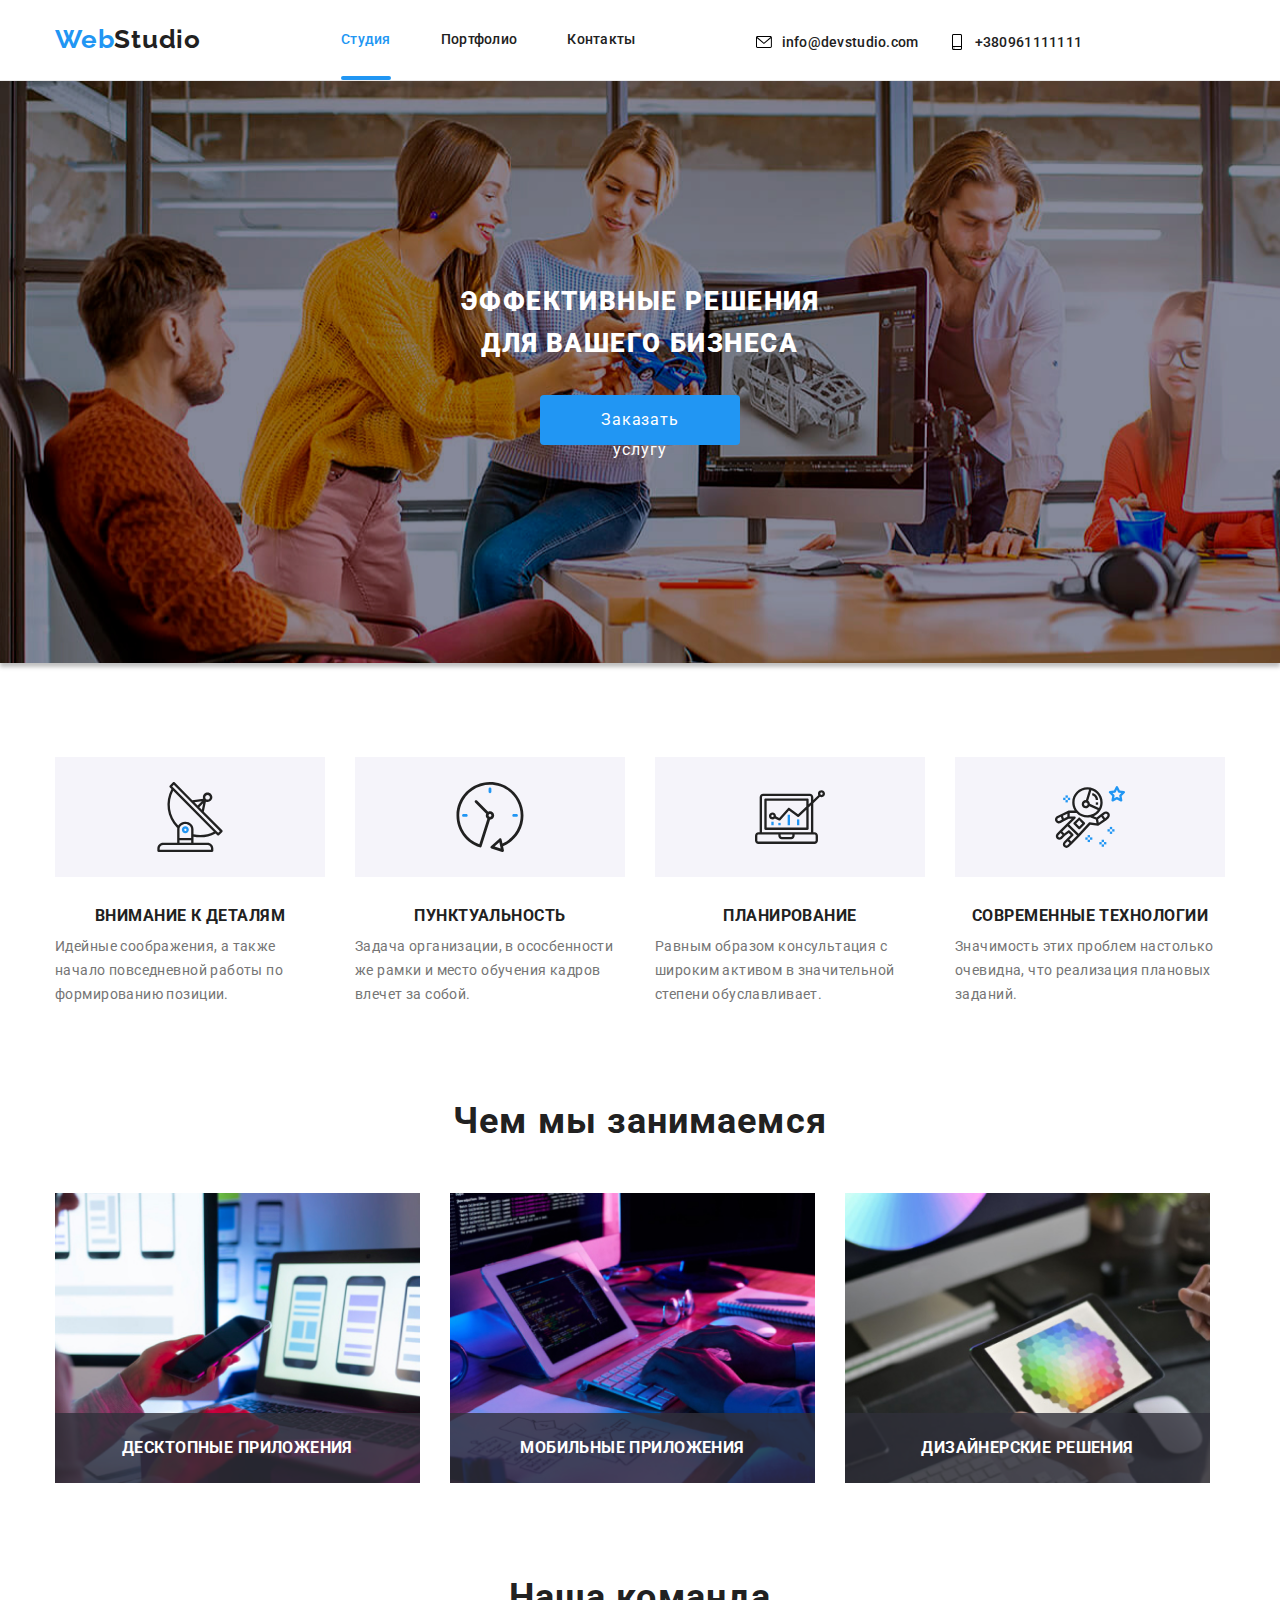
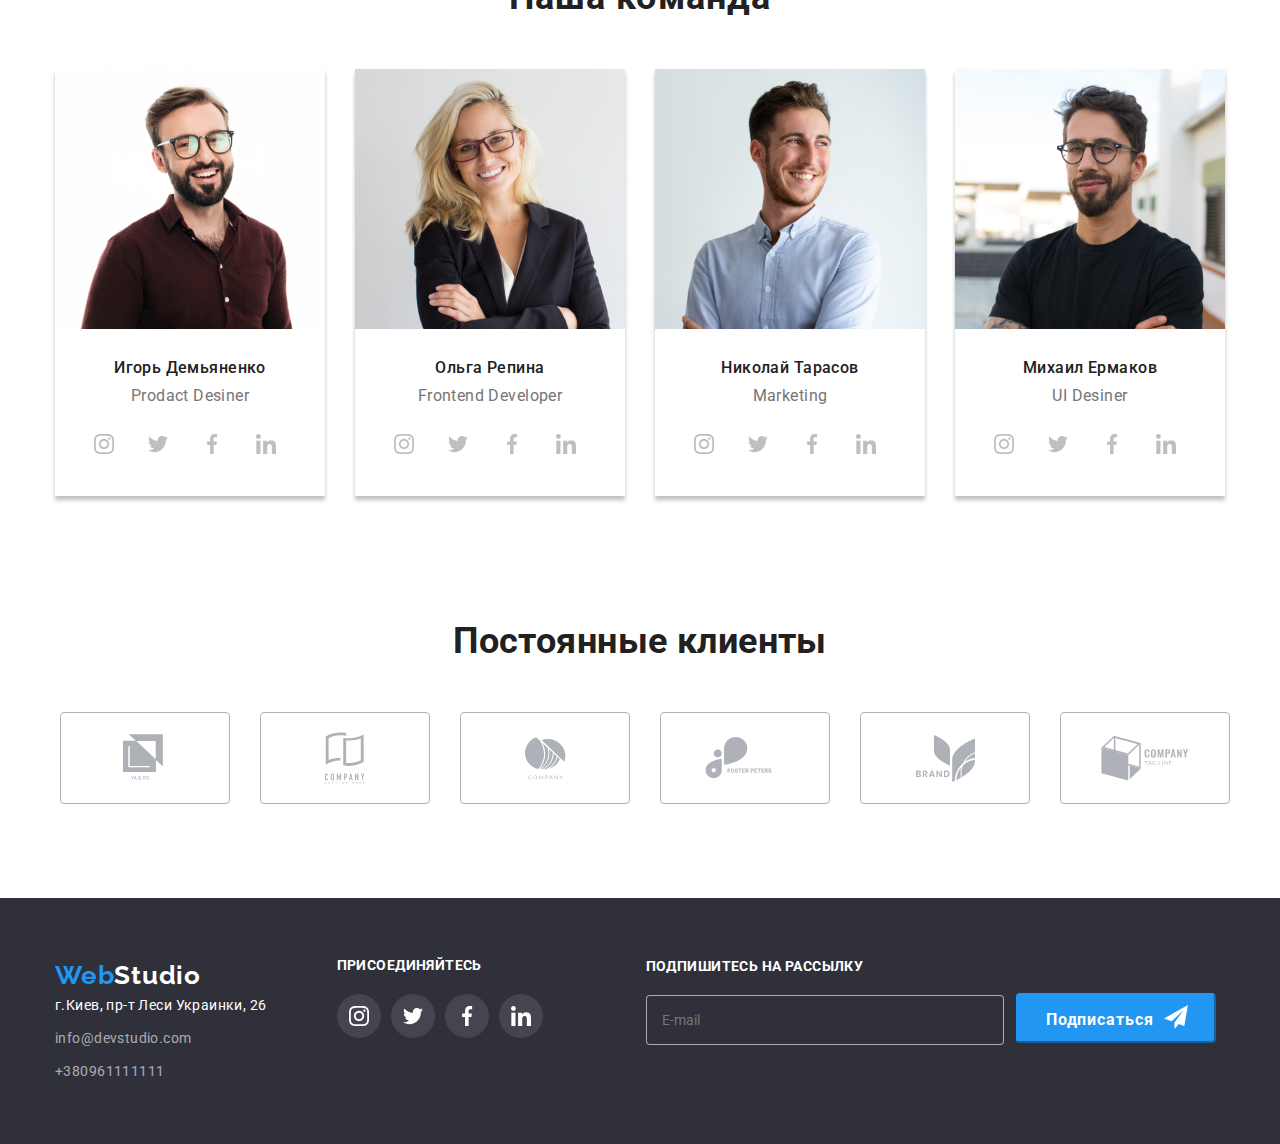
==== commit 17a162b8: "goit-markup-hw-08" ====
--- a/index.html
+++ b/index.html
@@ -48,24 +48,26 @@
                     </div>
                 </nav> 
             </div> 
+            <!-- Мобильное меню -->
+            <div class="menu__container" id="menu__container" data-menu>
+                <ul class="menu__list">
+                    <li><a href="./index.html" class="link contacts__link">Студия</a></li>
+                    <li><a class="link contacts__link" href="./portfolio.html">Портфолио</a></li>
+                    <li><a class="link contacts__link" href="#contacts">Контакты</a></li>
+                </ul>
+                <ul class="menu__contacts">
+                    <li><a class="link contacts__link" href="tel:+380961111111">+380961111111</a></li>
+                    <li><a class="link contacts__link menu__mail" href="mailto:info@devstudio.com">info@devstudio.com</a></li>
+                </ul>
+                <div class="menu__list1">
+                    <a href="" class="menu__social">Instagram</a>
+                    <a href="" class="menu__social">Twitter</a>
+                    <a href="" class="menu__social">Facebook</a>
+                    <a href="" class="menu__social">Linkedin</a>
+                </div>
+            </div>
+            </div>  
         </header>
-        <div class="menu__container" id="menu__container" data-menu>
-            <ul class="menu__list">
-                <li><a href="./index.html" class="link contacts__link">Студия</a></li>
-                <li><a class="link contacts__link" href="./portfolio.html">Портфолио</a></li>
-                <li><a class="link contacts__link" href="#contacts">Контакты</a></li>
-            </ul>
-            <ul class="menu__contacts">
-                <li><a class="link contacts__link" href="tel:+380961111111">+380961111111</a></li>
-                <li><a class="link contacts__link menu__mail" href="mailto:info@devstudio.com">info@devstudio.com</a></li>
-            </ul>
-            <div class="menu__list1">
-                <a href="" class="menu__social">Instagram</a>
-                <a href="" class="menu__social">Twitter</a>
-                <a href="" class="menu__social">Facebook</a>
-                <a href="" class="menu__social">Linkedin</a>
-            </div>
-          </div>
         <main>
             <!-- Герой -->
             <section class="section__background">
--- a/css/style.min.css
+++ b/css/style.min.css
@@ -1,2 +1,2 @@
-/*! modern-normalize | MIT License | https://github.com/sindresorhus/modern-normalize */html{box-sizing:border-box}*,::after,::before{box-sizing:inherit}html{line-height:1.15}body{margin:0}h1{font-size:2em;margin:0.67em 0}hr{box-sizing:content-box;height:0}pre{font-family:monospace, monospace;font-size:1em}a{-logo__1kit-text-decoration-skip:objects}abbr[title]{text-decoration:underline dotted}b,strong{font-weight:bolder}code,kbd,samp{font-family:monospace, monospace;font-size:1em}small{font-size:80%}sub,sup{font-size:75%;line-height:0;position:relative;vertical-align:baseline}sub{bottom:-0.25em}sup{top:-0.5em}button,input,optgroup,select,textarea{font-family:inherit;font-size:100%;line-height:1.15;margin:0}button,select{text-transform:none}[type="reset"],[type="subscribe"],button{-logo__1kit-appearance:button}[type="button"]::-moz-focus-inner,[type="reset"]::-moz-focus-inner,[type="subscribe"]::-moz-focus-inner,button::-moz-focus-inner{border-style:none;padding:0}[type="button"]:-moz-focusring,[type="reset"]:-moz-focusring,[type="subscribe"]:-moz-focusring,button:-moz-focusring{outline:1px dotted ButtonText}fieldset{padding:0.35em 0.75em 0.625em}legend{padding:0}progress{vertical-align:baseline}[type="number"]::-logo__1kit-inner-spin-button,[type="number"]::-logo__1kit-outer-spin-button{height:auto}[type="search"]{-logo__1kit-appearance:textfield;outline-offset:-2px}[type="search"]::-logo__1kit-search-cancel-button,[type="search"]::-logo__1kit-search-decoration{-logo__1kit-appearance:none}::-logo__1kit-file-upload-button{-logo__1kit-appearance:button;font:inherit}details{display:block}summary{display:list-item}:root{--main-text-color: #757575;--background-text-color: #ffffff;--accent-color: #2196f3;--tittle-color: #212121;--background-color: #2f303a;--button-color: #212121;--button-background-color: #e5e5e5;--card-gap: 30px;--animation: 250ms cubic-bezier(0.4, 0, 0.2, 1);--box-shadow: 0 4px 4px 0 rgba(0, 0, 0, 0.25)}html{box-sizing:border-box}::before ::after{box-sizing:inherit}body{font-family:"Roboto";font-style:normal;font-weight:400;font-size:14px;line-height:1.71;letter-spacing:0.03em;color:var(--main-text-color)}body.modal-open{overflow:hidden}h1,h2,h3,h4,h5,h6,p{margin:0;margin-top:0}img{display:block;max-width:100%;height:auto}.container{padding-left:15px;padding-right:15px;margin-left:auto;margin-right:auto}@media screen and (min-width: 480px){.container{width:480px}}@media screen and (min-width: 768px){.container{width:768px}}@media screen and (min-width: 1200px){.container{width:1200px}}.section{padding-bottom:94px}.section__tittle{font-weight:700;font-size:36px;line-height:1.16;letter-spacing:0.03em;color:var(--tittle-color);justify-content:center;text-align:center;margin-bottom:50px}.section__methods{padding-top:94px;padding-bottom:94px}.section__background{--tittle-color: var(--background-text-color);background-color:var(--background-color);width:100%}@media screen and (min-width: 480px){.section__background{margin-left:auto;margin-right:auto}}@media screen and (min-width: 1200px){.section__background{max-width:1600px;justify-content:center}}.menu{display:flex}.menu__link{margin-left:50px}.menu__button{display:inline-flex;position:absolute;right:0;margin:0;padding:0;border:none;background-color:transparent;transform:translateX(0%)}@media screen and (min-width: 768px){.menu__button{display:none}}.menu__button :hover .icon__menu,.menu__button :focus .icon__menu{fill:var(--accent-color)}.menu__button .icon__cross{display:none}.menu__button .icon__menu{display:block;z-index:5}.menu__button.is-open .icon__cross{display:block;z-index:4;position:relative}.menu__button.is-open .icon__menu{display:none}.menu__button.is-open .logo{display:none}:hover .icon__menu,:focus .icon__menu{fill:var(--accent-color)}:hover .icon__cross,:focus .icon__cross{fill:var(--accent-color)}.icon__cross{position:relative;z-index:4}.menu__container{display:block;position:relative;flex-direction:column;top:0;width:100%;height:100vh;background-color:#fff;padding:48px, 40px;text-align:start;font-weight:500;font-size:40px;line-height:1.17;letter-spacing:0.02;color:#212121;transform:translateY(-11%);z-index:3}@media screen and (min-width: 768px){.menu__container{display:none}}@media screen and (max-width: 767px){.menu__container{display:none}}@media screen and (max-width: 767px){.menu__container.is-open{display:block}}@media screen and (max-width: 767px){.menu__container{margin-left:auto;margin-right:auto}}.menu__container.is-open .logo__1{display:none}.menu__overlay{display:flex}@media screen and (max-width: 767px){.menu__overlay{display:none;position:absolute}}.menu__list{text-decoration:none;list-style-type:none;margin-bottom:30px}.menu__mail{font-weight:500;font-size:24px;line-height:1.16;letter-spacing:0.02;color:#757575}.menu__tel{display:block;margin-right:0}@media screen and (min-width: 768px), (max-width: 1199px){.menu__tel{margin-right:0;margin-left:88px;margin-top:21px}}@media screen and (min-width: 1200px){.menu__tel{display:flex;margin-right:30px;justify-content:right;margin-left:120px;margin-top:15px}}@media screen and (min-width: 768px), (max-width: 1199px){.menu__tel .contacts__link{margin-bottom:10px;padding-top:0;padding-bottom:0}}.menu__contacts{margin-top:70px;list-style-type:none}.menu__list1{display:flex;margin-top:64px;margin-left:40px}.menu__social{color:#2196f3;font-weight:500;font-size:18px;line-height:1.22;letter-spacing:0.02;margin-right:20px;text-decoration:none}.menu__button1{position:absolute;top:0;right:0;background-color:#fff;border:none}.menu__button1 :hover,.menu__button1 :focus{fill:#2196f3}@media screen and (min-width: 1200px){.menu__mail1{margin-right:30px}}.logo{display:block}.logo__1{font-family:"Raleway";font-weight:700;font-size:26px;line-height:1.17;letter-spacing:0.03em;color:var(--accent-color)}.logo__2{font-family:"Raleway";font-style:normal;font-weight:700;font-size:26px;line-height:1.38;letter-spacing:0.03em;color:var(--tittle-color)}.button{padding:6px 22px;font-family:inherit;font-weight:500;font-size:16px;line-height:1.62;letter-spacing:0.03em;border-radius:4px;border:0;transition:color var(--animation),background-color var(--animation),box-shadow var(--animation)}@media screen and (min-width: 1200px){.button{font-weight:700;line-height:1.87;letter-spacing:0.06em}}.button:focus,.button:hover{color:var(--background-text-color);background-color:var(--accent-color);box-shadow:var(--box-shadow)}.button__main{font-weight:400;font-size:16px;line-height:1.87;letter-spacing:0.06em;padding:10px 32px;color:var(--background-text-color);background-color:var(--accent-color);border-radius:4px;max-width:200px;max-height:50px;margin-left:auto;margin-right:auto;border:0}@media screen and (min-width: 480px){.button__main{width:200px;height:50px}}.pointer{cursor:pointer}.card{padding:0;margin:0;list-style:none;display:block;margin-left:auto;margin-right:auto}@media screen and (min-width: 768px){.card{display:flex;flex-wrap:wrap;margin-right:-30px;margin-bottom:-45px}}@media screen and (min-width: 1200px){.card{flex-wrap:wrap}}.item{outline:1px;transition:box-shadow var(--animation);--grid-item: 1;max-width:450px;margin-left:auto;margin-right:auto;margin-bottom:30px}@media screen and (min-width: 480px){.item{--grid-item: 1;width:450px;margin-bottom:30px}}@media screen and (min-width: 768px){.item{width:354px;margin-right:30px}}@media screen and (min-width: 1200px){.item{--grid-item: 3;width:370px}}.item:hover{box-shadow:var(--box-shadow)}.item:focus-within{outline:3px solid;box-shadow:var(--box-shadow)}.card__content{padding:20px 0 24px 20px;border:1px solid #eee}.card__text{margin-top:10px}.card__link{text-decoration:none;transition:color var(--animation);position:relative;transition:box-shadow var(--animation)}.card__link:focus{outline:1px;box-shadow:var(--box-shadow)}.link{color:inherit;text-decoration:none;transition:color var(--animation)}.link:hover,.link:focus{color:var(--accent-color)}.link__header{list-style:none;display:flex;align-items:center}.link__current{position:relative;display:block;padding-top:32px;padding-bottom:32px;text-decoration:none;color:var(--accent-color)}.link__current:after{content:"";position:absolute;display:block;width:100%;height:4px;left:0;bottom:0;background-color:var(--accent-color);border-radius:4px}.list{margin-top:0;margin-bottom:0;padding-left:0;list-style:none;text-decoration:none;font-style:normal}.visually-hidden{position:absolute !important;clip:rect(1px 1px 1px 1px);clip:rect(1px, 1px, 1px, 1px);padding:0 !important;border:0 !important;height:1px !important;width:1px !important;overflow:hidden}.social-icons{display:inline-flex;padding-right:-10px}.social-icons .icon{width:20px;height:20px;fill:rgba(0,0,0,0.25);transition:fill var(--animation)}.social-icons__link{display:flex;justify-content:center;align-items:center;width:44px;height:44px;border-radius:50%;background-color:var(--background-text-color);transition:color var(--animation),background-color var(--animation)}.social-icons__link:hover .icon,.social-icons__link:focus .icon{fill:var(--background-text-color)}.social-icons__link:hover,.social-icons__link:focus{background-color:var(--accent-color)}.social-icons__item{margin-right:10px}textarea{resize:none}.form{max-width:450px}@media screen and (min-width: 1200px){.form{width:450px}}.form__field{position:relative;display:flex;flex-direction:column;margin-bottom:10px}.form__field:focus-within>.form__icon{fill:var(--accent-color);transition:fill var(--animation)}.form__icon{position:absolute;width:18px;height:18px;top:30px;left:12px;display:inline-block}.form__label{margin-bottom:4px;font-size:12px;line-height:1.16;letter-spacing:0.01em;color:var(--main-text-color)}.form__input{margin:0;padding:12px 42px;border-radius:4px;border:1px solid rgba(33,33,33,0.2)}.form__input:focus{outline-color:var(--accent-color);transition:outline-color var(--animation)}.form__input ::placeholder{color:rgba(117,117,117,0.5);text-align:left;font-size:12px;line-height:1.16;letter-spacing:0.01em}.form__tittle{font-weight:700;font-size:20px;line-height:1.17;text-align:center;color:var(--tittle-color);margin-bottom:12px}.form__button{max-width:200px;max-height:50px;border:none;border-radius:4px;display:block;margin-left:auto;margin-right:auto;margin-top:30px;background-color:var(--accent-color);color:var(--background-text-color);font-weight:700;font-size:16px;line-height:1.87;letter-spacing:0.06em;text-align:center;cursor:pointer}@media screen and (min-width: 480px){.form__button{width:200px;height:50px}}.form__comment{height:120px;padding:12px 16px;margin-bottom:10px;border:1px solid rgba(33,33,33,0.2);border-radius:4px}.form__comment:focus{outline-color:var(--accent-color);transition:outline-color var(--animation)}.checkbox{color:var(--main-text-color);padding:5px 0;position:relative;display:flex;transform:translateX(20px);font-size:12px;line-height:1.16}@media screen and (min-width: 1200px){.checkbox{font-size:14px;line-height:1.71}}.checkbox__input{position:absolute;width:1px;height:1px;overflow:hidden;clip:rect(0 0 0 0);cursor:pointer}.checkbox__input:checked+.checkbox__icon{border-color:var(--accent-color);background-color:var(--accent-color);background-image:url("data:image/svg+xml,%3Csvg width='16' height='15' viewBox='0 0 16 15' fill='none' xmlns='http://www.w3.org/2000/svg'%3E%3Crect width='16' height='15' rx='2' fill='%232196F3'/%3E%3Cpath d='M3.95703 7.75166L3.88825 7.68604L3.81923 7.75141L2.93123 8.59258L2.85486 8.66492L2.93097 8.73753L6.42671 12.0724L6.49574 12.1382L6.56476 12.0724L14.069 4.91352L14.1449 4.84116L14.069 4.76881L13.1873 3.92764L13.1183 3.86183L13.0493 3.92761L6.49577 10.1735L3.95703 7.75166Z' fill='white' stroke='white' stroke-width='0.2'/%3E%3C/svg%3E");background-origin:border-box;transition:border-color background-color var(--animation)}.checkbox__input:focus+.checkbox__icon{border-color:var(--accent-color)}.checkbox__icon{position:absolute;width:16px;height:15px;border:2px solid #000;background-color:var(background-text-color);border-radius:4px;transform:translateX(-23px);cursor:pointer}.checkbox__link{color:var(--accent-color);transform:translateX(5px)}.portfolio{--grid-item: 5;padding-left:auto;padding-right:auto;padding-top:94px}@media screen and (max-width: 1199px){.portfolio{padding-bottom:60px}}@media screen and (min-width: 1200px){.portfolio{padding-bottom:94px}}.portfolio__tittle{font-weight:700;font-size:18px;line-height:2;letter-spacing:0.06em;color:var(--tittle-color);margin-bottom:4px}.portfolio__prodacts{font-weight:400;font-size:18px;line-height:1.87;letter-spacing:0.03em;color:var(--main-text-color)}.portfolio__card{position:relative;outline:1px;width:100%;z-index:1;overflow:hidden}.portfolio__background{position:absolute;padding-bottom:-30px;width:100%;height:100%;z-index:10;background-color:rgba(33,150,243,0.9);color:var(--background-text-color);opacity:0;transition:opacity var(--animation);transform:translateY(calc(-50% + 500px))}.portfolio__background .is-hidden{opacity:0;pointer-events:none}.portfolio__description{font-size:18px;line-height:1.55;padding-top:63px;padding-left:24px;padding-right:24px}.item:hover .portfolio__background{opacity:1;transform:translateY(-100%);transition:transform var(--animation)}.card__link:focus .portfolio__background{opacity:1;transform:translateY(-100%);transition:transform var(--animation)}.grid{display:flex;flex-wrap:wrap;margin-left:auto;margin-right:auto;justify-content:start}@media screen and (min-width: 768px){.grid{justify-content:center;margin-bottom:34px;margin-right:-8px}}.grid-item{margin-right:8px;margin-bottom:15px}.header{font-weight:500;font-size:14px;line-height:1.14;letter-spacing:0.02em;color:var(--tittle-color);text-decoration:none;border-bottom-width:1px;border-bottom-style:solid;border-bottom-color:#ececec}.header__container{display:flex;align-items:center;justify-content:center}@media screen and (min-width: 768px), (max-width: 1199px){.header__container{width:768px;padding-left:15px;padding-right:15px}}@media screen and (max-width: 767px){.header .menu{margin-left:88px}}.header__logo{margin-right:90px}@media screen and (max-width: 767px){.header__logo{margin-top:16px;margin-bottom:16px}}@media screen and (min-width: 768px), (max-width: 1199px){.header__logo{margin-right:0}}.navigation{display:flex;align-items:center;margin-right:auto}.contacts__link{display:flex;align-items:center;padding-top:32px;padding-bottom:32px}.contacts__link .icon{width:16px;height:16px;stroke:inherit;margin-right:10px;transition:fill var(--animation)}.contacts__link:hover .icon,.contacts__link:focus .icon{fill:var(--accent-color)}.overlay{width:100%;height:100%;background-image:linear-gradient(to right, rgba(47,48,58,0.4), rgba(47,48,58,0.4)),url(../img/desktop/background.png);background-repeat:no-repeat;background-position:center;background-size:cover;box-shadow:var(--box-shadow)}@media screen and (min-width: 480px){.overlay{width:100%}}@media (min-device-pixel-ratio: 2), (min-resolution: 192dpi), (min-resolution: 2dppx){.overlay{background-image:url(../img/mobile/background_mobx2.png)}}@media screen and (min-width: 768px){.overlay{background-image:url(../img/tablet/background_tabx1.png)}}@media screen and (min-width: 768px) and (min-device-pixel-ratio: 2), screen and (min-width: 768px) and (min-resolution: 192dpi), screen and (min-width: 768px) and (min-resolution: 2dppx){.overlay{background-image:url(../img/tablet/background_tabx2.png)}}@media screen and (min-width: 1200px){.overlay{background-image:url(../img/desktop/background.png);max-width:1600px}}@media screen and (min-width: 1200px) and (min-device-pixel-ratio: 2), screen and (min-width: 1200px) and (min-resolution: 192dpi), screen and (min-width: 1200px) and (min-resolution: 2dppx){.overlay{background-image:url(../img/desktop/backgroundx2.png)}}.hero{display:block;flex-wrap:wrap;margin-left:auto;margin-right:auto;align-items:center;text-align:center;padding-top:118px;padding-bottom:118px}.hero__tittle{font-weight:900;font-size:26px;line-height:1.61;letter-spacing:0.06em;color:var(--background-text-color);text-transform:uppercase;margin-bottom:30px}.backdrop{position:fixed;width:100%;height:100%;left:0;top:0;z-index:100;opacity:1;background-color:rgba(0,0,0,0.1);box-shadow:var(--box-shadow);overflow:scroll}.is-hidden{opacity:0;visibility:hidden;pointer-events:none;transition:opacity var(--animation),visibility var(--animation)}.modal{position:absolute;padding:40px;top:50%;left:50%;transform:translate(-50%, -50%);max-width:528px;border-radius:4px;background-color:var(--background-text-color);box-shadow:var(--box-shadow)}@media screen and (min-width: 480px){.modal{width:450px}}@media screen and (min-width: 1200px){.modal{width:528px}}.btn-close{position:absolute;top:8px;right:8px;width:30px;height:30px;border:1px;border-radius:50%;border-color:rgba(0,0,0,0.1);color:#000;background-color:var(--background-text-color);box-shadow:var(--box-shadow);background-size:contain;background-position:center;justify-content:center;align-items:center;display:inline-block;cursor:pointer}.btn-close .icon{fill:#000;justify-content:center;align-items:center;background-size:contain;display:block;padding:0}.btn-close:hover .icon{fill:var(--accent-color);transition:fill var(--animation)}.methods{display:block;justify-content:center}@media screen and (min-width: 768px){.methods{display:flex;flex-wrap:wrap;margin-right:-30px}}.methods__item{display:block;align-items:center;justify-content:center;max-width:450px;--grid-item: 1}@media screen and (min-width: 480px){.methods__item{--grid-item: 1;width:450px}}@media screen and (min-width: 768px){.methods__item{--grid-item: 2;width:354px;margin-right:30px}}@media screen and (min-width: 1200px){.methods__item{--grid-item: 4;width:270px}}@media screen and (max-width: 767px){.methods__item:not(:last-child){margin-bottom:30px}}.methods__attention{background-image:url(../img/icons/antenna.svg);box-sizing:border-box;margin-bottom:30px;display:block;content:"";width:100%;padding-left:auto;padding-right:auto;height:120px;background-repeat:no-repeat;background-position:center;background-color:#f5f4fa}.methods__task{background-image:url(../img/icons/clock.svg);box-sizing:border-box;margin-bottom:30px;display:block;content:"";width:100%;padding-left:auto;padding-right:auto;height:120px;background-repeat:no-repeat;background-position:center;background-color:#f5f4fa}.methods__planning{background-image:url(../img/icons/diagram.svg);box-sizing:border-box;margin-bottom:30px;display:block;content:"";width:100%;padding-left:auto;padding-right:auto;height:120px;background-repeat:no-repeat;background-position:center;background-color:#f5f4fa}.methods__technologies{background-image:url(../img/icons/astronaut.svg);box-sizing:border-box;margin-bottom:30px;display:block;content:"";width:100%;padding-left:auto;padding-right:auto;height:120px;background-repeat:no-repeat;background-position:center;background-color:#f5f4fa}.methods__tittle{font-weight:700;line-height:1.14;letter-spacing:0.03em;color:var(--tittle-color);text-transform:uppercase;margin-bottom:10px;text-align:center}.methods__description{justify-content:start}.gallery{display:flex;justify-content:center;margin-left:auto;margin-right:auto;padding-right:0px;width:1185px}@media (max-width: 1199px){.gallery{display:none}}.gallery__item{width:370px;--grid-item: 3;margin-right:30px}.gallery__card{--grid-item: 3;position:relative;z-index:2}.gallery__background{position:absolute;display:flex;justify-content:center;align-items:center;width:100%;height:70px;background-color:rgba(47,48,58,0.8);color:var(--background-text-color);z-index:4;transform:translateY(-100%)}.gallery__tittle{font-weight:700;line-height:1.17;text-transform:uppercase}.team{background-color:var(--background-text-color);display:block;justify-content:center;margin-right:-30px}@media screen and (min-width: 768px){.team{display:flex;flex-wrap:wrap}}.team__item{display:block;text-align:center;margin-right:30px;box-shadow:var(--box-shadow);--grid-item: 1;max-width:450px;margin-bottom:30px}@media screen and (min-width: 480px){.team__item{--grid-item: 1;width:450px}}@media screen and (min-width: 768px){.team__item{--grid-item: 2;width:354px}}@media screen and (min-width: 1200px){.team__item{--grid-item: 4;width:270px}}.team__member{font-weight:500;font-size:16px;line-height:1.18;color:var(--tittle-color);margin-bottom:10px}.team__position{font-size:16px;line-height:1.18;color:var(--main-text-color);margin-bottom:16px}.team__content{padding-top:30px;padding-bottom:30px}.clients{display:flex;justify-content:center;list-style-type:none;flex-wrap:wrap}@media screen and (min-width: 480px){.clients{margin-right:-30px}}@media screen and (min-width: 1200px){.clients{width:1200px;justify-content:space-around;margin-right:-10px}}.clients__icons{display:flex;--grid-item: 2;max-width:170px;margin-right:auto;margin-left:auto;margin-bottom:30px;border:1px solid #afb1b8;border-radius:4px;transition:border-color var(--animation)}@media screen and (min-width: 480px){.clients__icons{width:210px;margin-right:30px}}@media screen and (min-width: 768px){.clients__icons{--grid-item: 3;width:226px;margin-right:30px;margin-bottom:30px}}@media screen and (min-width: 1200px){.clients__icons{width:170px;margin-right:20px;margin-left:0;margin-bottom:94px}}.clients__icons .icon{display:block;padding:0;fill:#afb1b8;transition:fill var(--animation)}.clients__icons:hover,.clients__icons:focus{border-color:var(--accent-color)}.clients__link{outline:px solid #afb1b8;width:170px;height:90px;display:flex;justify-content:center;align-items:center}@media screen and (max-width: 480px){.clients__link{max-width:170px}}.clients__link:hover .icon,.clients__link:focus .icon{fill:var(--accent-color)}.clients__tittle{font-weight:700;font-size:36px;line-height:1.17;color:var(--button-color);text-align:center;margin-bottom:50px}.footer{color:rgba(255,255,255,0.6);margin-top:9px}.footer__logo{font-family:"Raleway";font-style:normal;font-weight:700;font-size:26px;line-height:1.38;letter-spacing:0.03em;color:var(--background-text-color)}.footer__address{color:var(--background-text-color);margin-top:20px}.footer__container{display:block;padding-top:60px;padding-bottom:px;margin-left:auto;margin-right:auto}@media screen and (min-width: 768px){.footer__container{display:flex;justify-content:center;flex-wrap:wrap}}@media screen and (min-width: 1200px){.footer__container{width:1200px;justify-content:left}}.footer__item{display:block;--grid-item: 1;text-align:center;margin-bottom:60px}@media screen and (min-width: 768px){.footer__item{--grid-item: 2}}@media screen and (min-width: 1200px){.footer__item{--grid-item: 3;text-align:start}}.footer-icons{display:inline-flex;padding-right:-10px}.footer-icons .icon{width:20px;height:20px;fill:var(--background-text-color);transition:fill var(--animation)}.footer-icons__tittle{font-weight:700;line-height:1.14;color:var(--background-text-color);text-transform:uppercase;margin-bottom:20px}.footer-icons__link{display:flex;justify-content:center;align-items:center;width:44px;height:44px;border-radius:50%;background-color:rgba(255,255,255,0.1);transition:background-color var(--animation)}.footer-icons__link:hover,.footer-icons__link:focus{background-color:var(--accent-color)}.footer-icons__link:hover .icon,.footer-icons__link:focus .icon{fill:var(--background-text-color)}.footer-icons__item{margin-right:10px}.footer__button{display:block;justify-content:center}@media screen and (min-width: 1200px){.footer__button{display:flex;justify-content:right}}.subscribe{display:block;max-width:450px;align-items:center;justify-content:center}@media screen and (min-width: 1200px){.subscribe{width:450px}}@media screen and (min-width: 1200px){.subscribe{display:flex;width:570px;align-items:start;justify-content:left;margin-left:93px}}.subscribe__label{display:block;justify-content:center;font-weight:700;line-height:1.17;text-transform:uppercase;color:var(--background-text-color);padding-bottom:20px}@media screen and (min-width: 1200px){.subscribe__label{justify-content:left;text-align-last:left}}.subscribe__input{position:relative;padding-left:15px;margin-top:20px;border-radius:4px;border:1px solid rgba(255,255,255,0.6);background-color:#2f303a;color:var(--background-text-color);height:50px}@media screen and (min-width: 480px){.subscribe__input{width:450px}}@media screen and (min-width: 1200px){.subscribe__input{padding-left:15px;max-width:358px}}.subscribe__input ::placeholder{font-size:16px;line-height:1.25;display:flex;align-items:center;color:rgba(117,117,117,0.5);position:absolute}.subscribe__button{position:relative;width:200px;height:50px;margin-top:20px;font-weight:700;font-size:16px;line-height:1.87;letter-spacing:0.06em;padding-top:10px;padding-bottom:10px;padding-left:28px;text-align:left;background-color:var(--accent-color);color:var(--background-text-color);border-radius:4px;border-color:var(--accent-color);cursor:pointer}@media screen and (max-width: 767px){.subscribe__button{margin-bottom:60px}}@media screen and (min-width: 1200px){.subscribe__button{min-width:200px;padding-left:28px;text-align:start;transform:translateX(0);transform:translateY(30%);margin-left:12px}}.subscribe__icon{position:absolute;width:24px;height:24px;fill:var(--background-text-color);margin-left:10px;margin-right:13px}@media screen and (min-width: 768px){.social{margin-left:50px}}@media screen and (min-width: 1200px){.social{margin-left:70px}}
+/*! modern-normalize | MIT License | https://github.com/sindresorhus/modern-normalize */html{box-sizing:border-box}*,::after,::before{box-sizing:inherit}html{line-height:1.15}body{margin:0}h1{font-size:2em;margin:0.67em 0}hr{box-sizing:content-box;height:0}pre{font-family:monospace, monospace;font-size:1em}a{-logo__1kit-text-decoration-skip:objects}abbr[title]{text-decoration:underline dotted}b,strong{font-weight:bolder}code,kbd,samp{font-family:monospace, monospace;font-size:1em}small{font-size:80%}sub,sup{font-size:75%;line-height:0;position:relative;vertical-align:baseline}sub{bottom:-0.25em}sup{top:-0.5em}button,input,optgroup,select,textarea{font-family:inherit;font-size:100%;line-height:1.15;margin:0}button,select{text-transform:none}[type="reset"],[type="subscribe"],button{-logo__1kit-appearance:button}[type="button"]::-moz-focus-inner,[type="reset"]::-moz-focus-inner,[type="subscribe"]::-moz-focus-inner,button::-moz-focus-inner{border-style:none;padding:0}[type="button"]:-moz-focusring,[type="reset"]:-moz-focusring,[type="subscribe"]:-moz-focusring,button:-moz-focusring{outline:1px dotted ButtonText}fieldset{padding:0.35em 0.75em 0.625em}legend{padding:0}progress{vertical-align:baseline}[type="number"]::-logo__1kit-inner-spin-button,[type="number"]::-logo__1kit-outer-spin-button{height:auto}[type="search"]{-logo__1kit-appearance:textfield;outline-offset:-2px}[type="search"]::-logo__1kit-search-cancel-button,[type="search"]::-logo__1kit-search-decoration{-logo__1kit-appearance:none}::-logo__1kit-file-upload-button{-logo__1kit-appearance:button;font:inherit}details{display:block}summary{display:list-item}:root{--main-text-color: #757575;--background-text-color: #ffffff;--accent-color: #2196f3;--tittle-color: #212121;--background-color: #2f303a;--button-color: #212121;--button-background-color: #e5e5e5;--card-gap: 30px;--animation: 250ms cubic-bezier(0.4, 0, 0.2, 1);--box-shadow: 0 4px 4px 0 rgba(0, 0, 0, 0.25)}html{box-sizing:border-box}::before ::after{box-sizing:inherit}body{font-family:"Roboto";font-style:normal;font-weight:400;font-size:14px;line-height:1.71;letter-spacing:0.03em;color:var(--main-text-color)}body.modal-open{overflow:hidden}h1,h2,h3,h4,h5,h6,p{margin:0;margin-top:0}img{display:block;max-width:100%;height:auto}ul{list-style-type:none;margin:0;padding:0}.container{width:100%;padding-left:15px;padding-right:15px;margin-left:auto;margin-right:auto}@media screen and (min-width: 480px){.container{width:480px}}@media screen and (min-width: 768px){.container{width:768px}}@media screen and (min-width: 1200px){.container{width:1200px}}.section{padding-bottom:94px}.section__tittle{font-weight:700;font-size:36px;line-height:1.16;letter-spacing:0.03em;color:var(--tittle-color);justify-content:center;text-align:center;margin-bottom:50px}.section__methods{padding-top:94px;padding-bottom:94px}.section__background{--tittle-color: var(--background-text-color);background-color:var(--background-color);width:100%}@media screen and (min-width: 480px){.section__background{margin-left:auto;margin-right:auto}}@media screen and (min-width: 1200px){.section__background{max-width:1600px;justify-content:center}}.menu{display:flex}.menu__link{margin-left:50px}.menu__button{display:inline-flex;position:absolute;right:0;margin:0;padding:0;border:none;background-color:transparent;transform:translateX(0%);z-index:1000}@media screen and (min-width: 768px){.menu__button{display:none}}.menu__button :hover .icon__menu,.menu__button :focus .icon__menu{fill:var(--accent-color)}.menu__button .icon__cross{display:none}.menu__button .icon__menu{display:block;z-index:5}.menu__button.is-open .icon__cross{display:block;z-index:4;position:relative}.menu__button.is-open .icon__menu{display:none}.menu__button.is-open .logo{display:none}:hover .icon__menu,:focus .icon__menu{fill:var(--accent-color)}:hover .icon__cross,:focus .icon__cross{fill:var(--accent-color)}.icon__cross{position:relative;z-index:4}.menu__overlay{display:flex}@media screen and (max-width: 767px){.menu__overlay{display:none;position:absolute}}.menu__tel{display:block;margin-right:0}@media screen and (min-width: 768px), (max-width: 1199px){.menu__tel{margin-right:0;margin-left:88px;margin-top:21px}}@media screen and (min-width: 1200px){.menu__tel{display:flex;margin-right:30px;justify-content:right;margin-left:120px;margin-top:15px}}@media screen and (min-width: 768px), (max-width: 1199px){.menu__tel .contacts__link{margin-bottom:10px;padding-top:0;padding-bottom:0}}.menu__button1{position:absolute;top:0;right:0;background-color:#fff;border:none}.menu__button1 :hover,.menu__button1 :focus{fill:#2196f3}@media screen and (min-width: 1200px){.menu__mail1{margin-right:30px}}.logo{display:block}.logo__1{font-family:"Raleway";font-weight:700;font-size:26px;line-height:1.17;letter-spacing:0.03em;color:var(--accent-color)}.logo__2{font-family:"Raleway";font-style:normal;font-weight:700;font-size:26px;line-height:1.38;letter-spacing:0.03em;color:var(--tittle-color)}.button{padding:6px 22px;font-family:inherit;font-weight:500;font-size:16px;line-height:1.62;letter-spacing:0.03em;border-radius:4px;border:0;transition:color var(--animation),background-color var(--animation),box-shadow var(--animation)}@media screen and (min-width: 1200px){.button{font-weight:700;line-height:1.87;letter-spacing:0.06em}}.button:focus,.button:hover{color:var(--background-text-color);background-color:var(--accent-color);box-shadow:var(--box-shadow)}.button__main{font-weight:400;font-size:16px;line-height:1.87;letter-spacing:0.06em;padding:10px 32px;color:var(--background-text-color);background-color:var(--accent-color);border-radius:4px;max-width:200px;max-height:50px;margin-left:auto;margin-right:auto;border:0}@media screen and (min-width: 480px){.button__main{width:200px;height:50px}}.pointer{cursor:pointer}.card{padding:0;margin:0;list-style:none;display:block;margin-left:auto;margin-right:auto}@media screen and (min-width: 768px){.card{display:flex;justify-content:start;flex-wrap:wrap;margin-right:-30px;margin-bottom:-45px}}@media screen and (min-width: 1200px){.card{flex-wrap:wrap}}.item{outline:1px;transition:box-shadow var(--animation);--grid-item: 1;max-width:450px;margin-left:auto;margin-right:auto;margin-bottom:30px}@media screen and (min-width: 480px){.item{--grid-item: 1;width:450px;margin-bottom:30px}}@media screen and (min-width: 768px){.item{width:354px;margin-right:30px}}@media screen and (min-width: 1200px){.item{--grid-item: 3;width:370px}}.item:hover{box-shadow:var(--box-shadow)}.item:focus-within{outline:3px solid;box-shadow:var(--box-shadow)}.card__content{padding:20px 0 24px 20px;border:1px solid #eee}.card__text{margin-top:10px}.card__link{text-decoration:none;transition:color var(--animation);position:relative;transition:box-shadow var(--animation)}.card__link:focus{outline:1px;box-shadow:var(--box-shadow)}.link{color:inherit;text-decoration:none;transition:color var(--animation)}.link:hover,.link:focus{color:var(--accent-color)}.link__header{list-style:none;display:flex;align-items:center}.link__current{position:relative;display:block;padding-top:32px;padding-bottom:32px;text-decoration:none;color:var(--accent-color)}.link__current:after{content:"";position:absolute;display:block;width:100%;height:4px;left:0;bottom:0;background-color:var(--accent-color);border-radius:4px}.list{margin-top:0;margin-bottom:0;padding-left:0;list-style:none;text-decoration:none;font-style:normal}.visually-hidden{position:absolute !important;clip:rect(1px 1px 1px 1px);clip:rect(1px, 1px, 1px, 1px);padding:0 !important;border:0 !important;height:1px !important;width:1px !important;overflow:hidden}.social-icons{display:inline-flex;padding-right:-10px}.social-icons .icon{width:20px;height:20px;fill:rgba(0,0,0,0.25);transition:fill var(--animation)}.social-icons__link{display:flex;justify-content:center;align-items:center;width:44px;height:44px;border-radius:50%;background-color:var(--background-text-color);transition:color var(--animation),background-color var(--animation)}.social-icons__link:hover .icon,.social-icons__link:focus .icon{fill:var(--background-text-color)}.social-icons__link:hover,.social-icons__link:focus{background-color:var(--accent-color)}.social-icons__item{margin-right:10px}textarea{resize:none}.form{max-width:450px}@media screen and (min-width: 1200px){.form{width:450px}}.form__field{position:relative;display:flex;flex-direction:column;margin-bottom:10px}.form__field:focus-within>.form__icon{fill:var(--accent-color);transition:fill var(--animation)}.form__icon{position:absolute;width:18px;height:18px;top:30px;left:12px;display:inline-block}.form__label{margin-bottom:4px;font-size:12px;line-height:1.16;letter-spacing:0.01em;color:var(--main-text-color)}.form__input{margin:0;padding:12px 42px;border-radius:4px;border:1px solid rgba(33,33,33,0.2)}.form__input:focus{outline-color:var(--accent-color);transition:outline-color var(--animation)}.form__input ::placeholder{color:rgba(117,117,117,0.5);text-align:left;font-size:12px;line-height:1.16;letter-spacing:0.01em}.form__tittle{font-weight:700;font-size:20px;line-height:1.17;text-align:center;color:var(--tittle-color);margin-bottom:12px}.form__button{max-width:200px;max-height:50px;border:none;border-radius:4px;display:block;margin-left:auto;margin-right:auto;margin-top:30px;background-color:var(--accent-color);color:var(--background-text-color);font-weight:700;font-size:16px;line-height:1.87;letter-spacing:0.06em;text-align:center;cursor:pointer}@media screen and (min-width: 480px){.form__button{width:200px;height:50px}}.form__comment{height:120px;padding:12px 16px;margin-bottom:10px;border:1px solid rgba(33,33,33,0.2);border-radius:4px}.form__comment:focus{outline-color:var(--accent-color);transition:outline-color var(--animation)}.checkbox{color:var(--main-text-color);padding:5px 0;position:relative;display:flex;transform:translateX(20px);font-size:12px;line-height:1.16}@media screen and (min-width: 1200px){.checkbox{font-size:14px;line-height:1.71}}.checkbox__input{position:absolute;width:1px;height:1px;overflow:hidden;clip:rect(0 0 0 0);cursor:pointer}.checkbox__input:checked+.checkbox__icon{border-color:var(--accent-color);background-color:var(--accent-color);background-image:url("data:image/svg+xml,%3Csvg width='16' height='15' viewBox='0 0 16 15' fill='none' xmlns='http://www.w3.org/2000/svg'%3E%3Crect width='16' height='15' rx='2' fill='%232196F3'/%3E%3Cpath d='M3.95703 7.75166L3.88825 7.68604L3.81923 7.75141L2.93123 8.59258L2.85486 8.66492L2.93097 8.73753L6.42671 12.0724L6.49574 12.1382L6.56476 12.0724L14.069 4.91352L14.1449 4.84116L14.069 4.76881L13.1873 3.92764L13.1183 3.86183L13.0493 3.92761L6.49577 10.1735L3.95703 7.75166Z' fill='white' stroke='white' stroke-width='0.2'/%3E%3C/svg%3E");background-origin:border-box;transition:border-color background-color var(--animation)}.checkbox__input:focus+.checkbox__icon{border-color:var(--accent-color)}.checkbox__icon{position:absolute;width:16px;height:15px;border:2px solid #000;background-color:var(background-text-color);border-radius:4px;transform:translateX(-23px);cursor:pointer}.checkbox__link{color:var(--accent-color);transform:translateX(5px)}.portfolio{--grid-item: 5;padding-left:auto;padding-right:auto;padding-top:94px}@media screen and (max-width: 1199px){.portfolio{padding-bottom:60px}}@media screen and (min-width: 1200px){.portfolio{padding-bottom:94px}}.portfolio__tittle{font-weight:700;font-size:18px;line-height:2;letter-spacing:0.06em;color:var(--tittle-color);margin-bottom:4px}.portfolio__prodacts{font-weight:400;font-size:18px;line-height:1.87;letter-spacing:0.03em;color:var(--main-text-color)}.portfolio__card{position:relative;outline:1px;width:100%;z-index:1;overflow:hidden}.portfolio__background{position:absolute;padding-bottom:-30px;width:100%;height:100%;z-index:10;background-color:rgba(33,150,243,0.9);color:var(--background-text-color);opacity:0;transition:opacity var(--animation);transform:translateY(calc(-50% + 500px))}.portfolio__background .is-hidden{opacity:0;pointer-events:none}.portfolio__description{font-size:18px;line-height:1.55;padding-top:63px;padding-left:24px;padding-right:24px}.item:hover .portfolio__background{opacity:1;transform:translateY(-100%);transition:transform var(--animation)}.card__link:focus .portfolio__background{opacity:1;transform:translateY(-100%);transition:transform var(--animation)}.grid{display:flex;flex-wrap:wrap;margin-left:auto;margin-right:auto;justify-content:start}@media screen and (min-width: 768px){.grid{justify-content:center;margin-bottom:34px;margin-right:-8px}}.grid-item{margin-right:8px;margin-bottom:15px}.header{font-weight:500;font-size:14px;line-height:1.14;letter-spacing:0.02em;color:var(--tittle-color);text-decoration:none;border-bottom-width:1px;border-bottom-style:solid;border-bottom-color:#ececec}.header__container{display:flex}@media screen and (max-width: 767px){.header__container{justify-content:start}}@media screen and (min-width: 768px) and (max-width: 1199px){.header__container{width:768px;padding-left:15px;padding-right:15px;align-items:center;justify-content:center}}@media screen and (max-width: 767px){.header .menu{margin-left:88px}}.header__logo{margin-right:90px;margin-left:0}@media screen and (max-width: 767px){.header__logo{margin-top:16px;margin-bottom:16px}}@media screen and (min-width: 768px) and (max-width: 1199px){.header__logo{margin-right:0}}.navigation{display:flex;align-items:center;margin-right:auto}.contacts__link{display:flex;align-items:center;padding-top:32px;padding-bottom:32px}.contacts__link .icon{width:16px;height:16px;stroke:inherit;margin-right:10px;transition:fill var(--animation)}.contacts__link:hover .icon,.contacts__link:focus .icon{fill:var(--accent-color)}.menu__container{display:block;position:absolute;flex-direction:column;top:0;width:100%;height:100vh;background-color:#fff;padding:48px, 40px;text-align:start;font-weight:500;font-size:40px;line-height:1.17;letter-spacing:0.02;color:#212121;z-index:3;overflow-x:scroll;overflow-y:scroll;padding-left:40px}@media screen and (min-width: 768px){.menu__container{display:none}}@media screen and (max-width: 767px){.menu__container{display:none}}@media screen and (max-width: 767px){.menu__container.is-open{display:block}}@media screen and (max-width: 767px){.menu__container{margin-left:auto;margin-right:auto}}.menu__container.is-open .logo__1{display:none}.menu__list{text-decoration:none;list-style-type:none;margin-bottom:30px}.menu__mail{font-weight:500;font-size:24px;line-height:1.16;letter-spacing:0.02;color:#757575}.menu__contacts{margin-top:70px;list-style-type:none}.menu__list1{display:flex;margin-top:64px}.menu__social{color:#2196f3;font-weight:500;font-size:18px;line-height:1.22;letter-spacing:0.02;margin-right:20px;text-decoration:none}.overlay{width:100%;height:100%;background-image:url(../img/desktop/background.png);background:linear-gradient(to right, rgba(47,48,58,0.4), rgba(47,48,58,0.4));background-repeat:no-repeat;background-position:center;background-size:cover;box-shadow:var(--box-shadow)}@media screen and (min-width: 480px){.overlay{width:100%}}@media (min-device-pixel-ratio: 2), (min-resolution: 192dpi), (min-resolution: 2dppx){.overlay{background:linear-gradient(to right, rgba(47,48,58,0.4), rgba(47,48,58,0.4));background-image:url(../img/mobile/background_mobx2.png)}}@media screen and (min-width: 768px){.overlay{background:linear-gradient(to right, rgba(47,48,58,0.4), rgba(47,48,58,0.4));background-image:url(../img/tablet/background_tabx1.png)}}@media screen and (min-width: 768px) and (min-device-pixel-ratio: 2), screen and (min-width: 768px) and (min-resolution: 192dpi), screen and (min-width: 768px) and (min-resolution: 2dppx){.overlay{background:linear-gradient(to right, rgba(47,48,58,0.4), rgba(47,48,58,0.4));background-image:url(../img/tablet/background_tabx2.png)}}@media screen and (min-width: 1200px){.overlay{background:linear-gradient(to right, rgba(47,48,58,0.4), rgba(47,48,58,0.4));background-image:url(../img/desktop/background.png);max-width:1600px}}@media screen and (min-width: 1200px) and (min-device-pixel-ratio: 2), screen and (min-width: 1200px) and (min-resolution: 192dpi), screen and (min-width: 1200px) and (min-resolution: 2dppx){.overlay{background:linear-gradient(to right, rgba(47,48,58,0.4), rgba(47,48,58,0.4));background-image:url(../img/desktop/backgroundx2.png)}}.hero{display:block;flex-wrap:wrap;margin-left:auto;margin-right:auto;align-items:center;text-align:center;padding-top:118px;padding-bottom:118px}@media screen and (min-width: 1200px){.hero{padding-top:200px;padding-bottom:200px}}.hero__tittle{font-weight:900;font-size:26px;line-height:1.61;letter-spacing:0.06em;color:var(--background-text-color);text-transform:uppercase;margin-bottom:30px}.backdrop{position:fixed;width:100%;height:100%;left:0;top:0;z-index:100;opacity:1;background-color:rgba(0,0,0,0.1);box-shadow:var(--box-shadow);overflow:scroll}.is-hidden{opacity:0;visibility:hidden;pointer-events:none;transition:opacity var(--animation),visibility var(--animation)}.modal{position:absolute;padding:40px;max-width:520px;margin-left:auto;margin-right:auto;transform:translateY(15%);border-radius:4px;background-color:var(--background-text-color);box-shadow:var(--box-shadow);top:50%;left:50%;transform:translate(-50%, -50%)}@media screen and (min-width: 480px) and (max-width: 767px){.modal{width:450px}}@media screen and (min-width: 480px){.modal{width:450px}}@media screen and (min-width: 1200px){.modal{width:520px;padding:auto}}.btn-close{position:absolute;top:8px;right:8px;width:30px;height:30px;border:1px;border-radius:50%;border-color:rgba(0,0,0,0.1);color:#000;background-color:var(--background-text-color);box-shadow:var(--box-shadow);background-size:contain;background-position:center;justify-content:center;align-items:center;display:inline-block;cursor:pointer}.btn-close .icon{fill:#000;justify-content:center;align-items:center;background-size:contain;display:block;padding:0}.btn-close:hover .icon{fill:var(--accent-color);transition:fill var(--animation)}.methods{display:block;justify-content:center}@media screen and (min-width: 768px){.methods{display:flex;flex-wrap:wrap;margin-right:-30px}}.methods__item{display:block;align-items:center;justify-content:center;max-width:450px;--grid-item: 1}@media screen and (min-width: 480px){.methods__item{--grid-item: 1;width:450px}}@media screen and (min-width: 768px){.methods__item{--grid-item: 2;width:354px;margin-right:30px}}@media screen and (min-width: 1200px){.methods__item{--grid-item: 4;width:270px}}@media screen and (max-width: 767px){.methods__item:not(:last-child){margin-bottom:30px}}.methods__attention{background-image:url(../img/icons/antenna.svg);box-sizing:border-box;margin-bottom:30px;display:block;content:"";width:100%;padding-left:auto;padding-right:auto;height:120px;background-repeat:no-repeat;background-position:center;background-color:#f5f4fa}.methods__task{background-image:url(../img/icons/clock.svg);box-sizing:border-box;margin-bottom:30px;display:block;content:"";width:100%;padding-left:auto;padding-right:auto;height:120px;background-repeat:no-repeat;background-position:center;background-color:#f5f4fa}.methods__planning{background-image:url(../img/icons/diagram.svg);box-sizing:border-box;margin-bottom:30px;display:block;content:"";width:100%;padding-left:auto;padding-right:auto;height:120px;background-repeat:no-repeat;background-position:center;background-color:#f5f4fa}.methods__technologies{background-image:url(../img/icons/astronaut.svg);box-sizing:border-box;margin-bottom:30px;display:block;content:"";width:100%;padding-left:auto;padding-right:auto;height:120px;background-repeat:no-repeat;background-position:center;background-color:#f5f4fa}.methods__tittle{font-weight:700;line-height:1.14;letter-spacing:0.03em;color:var(--tittle-color);text-transform:uppercase;margin-bottom:10px;text-align:center}.methods__description{justify-content:start}.gallery{display:flex;justify-content:center;margin-left:auto;margin-right:auto;padding-right:0px;width:1185px}@media (max-width: 1199px){.gallery{display:none}}.gallery__item{width:370px;--grid-item: 3;margin-right:30px}.gallery__card{--grid-item: 3;position:relative;z-index:2}.gallery__background{position:absolute;display:flex;justify-content:center;align-items:center;width:100%;height:70px;background-color:rgba(47,48,58,0.8);color:var(--background-text-color);z-index:4;transform:translateY(-100%)}.gallery__tittle{font-weight:700;line-height:1.17;text-transform:uppercase}.team{background-color:var(--background-text-color);display:block;justify-content:center;margin-right:-30px}@media screen and (min-width: 768px){.team{display:flex;flex-wrap:wrap}}.team__item{display:block;text-align:center;margin-right:30px;box-shadow:var(--box-shadow);--grid-item: 1;max-width:450px;margin-bottom:30px}@media screen and (min-width: 480px){.team__item{--grid-item: 1;width:450px}}@media screen and (min-width: 768px){.team__item{--grid-item: 2;width:354px}}@media screen and (min-width: 1200px){.team__item{--grid-item: 4;width:270px}}.team__member{font-weight:500;font-size:16px;line-height:1.18;color:var(--tittle-color);margin-bottom:10px}.team__position{font-size:16px;line-height:1.18;color:var(--main-text-color);margin-bottom:16px}.team__content{padding-top:30px;padding-bottom:30px}.clients{display:flex;justify-content:center;list-style-type:none;flex-wrap:wrap}@media screen and (max-width: 1199px){.clients{margin-right:-30px}}@media screen and (min-width: 1200px){.clients{width:1200px;justify-content:space-around}}.clients__icons{display:flex;--grid-item: 2;max-width:170px;margin-right:auto;margin-left:auto;margin-bottom:30px;border:1px solid #afb1b8;border-radius:4px;transition:border-color var(--animation)}@media screen and (min-width: 480px){.clients__icons{width:210px;margin-right:30px;margin-left:0}}@media screen and (min-width: 768px){.clients__icons{--grid-item: 3;width:226px;margin-right:30px;margin-bottom:30px}}@media screen and (min-width: 1200px){.clients__icons{width:170px;margin-right:20px;margin-left:0;margin-bottom:94px}}.clients__icons .icon{display:block;padding:0;fill:#afb1b8;transition:fill var(--animation)}.clients__icons:hover,.clients__icons:focus{border-color:var(--accent-color)}.clients__link{outline:px solid #afb1b8;width:170px;height:90px;display:flex;justify-content:center;align-items:center}@media screen and (max-width: 480px){.clients__link{max-width:170px}}.clients__link:hover .icon,.clients__link:focus .icon{fill:var(--accent-color)}.clients__tittle{font-weight:700;font-size:36px;line-height:1.17;color:var(--button-color);text-align:center;margin-bottom:50px}.footer{color:rgba(255,255,255,0.6);margin-top:9px}.footer__logo{font-family:"Raleway";font-style:normal;font-weight:700;font-size:26px;line-height:1.38;letter-spacing:0.03em;color:var(--background-text-color)}.footer__address{color:var(--background-text-color);margin-top:20px}.footer__container{display:block;padding-top:60px;padding-bottom:px;margin-left:auto;margin-right:auto}@media screen and (min-width: 768px){.footer__container{display:flex;justify-content:center;flex-wrap:wrap}}@media screen and (min-width: 1200px){.footer__container{width:1200px;justify-content:left}}.footer__item{display:block;--grid-item: 1;text-align:center;margin-bottom:60px}@media screen and (min-width: 768px){.footer__item{--grid-item: 2}}@media screen and (min-width: 1200px){.footer__item{--grid-item: 3;text-align:start}}.footer-icons{display:inline-flex;padding-right:-10px}.footer-icons .icon{width:20px;height:20px;fill:var(--background-text-color);transition:fill var(--animation)}.footer-icons__tittle{font-weight:700;line-height:1.14;color:var(--background-text-color);text-transform:uppercase;margin-bottom:20px}.footer-icons__link{display:flex;justify-content:center;align-items:center;width:44px;height:44px;border-radius:50%;background-color:rgba(255,255,255,0.1);transition:background-color var(--animation)}.footer-icons__link:hover,.footer-icons__link:focus{background-color:var(--accent-color)}.footer-icons__link:hover .icon,.footer-icons__link:focus .icon{fill:var(--background-text-color)}.footer-icons__item{margin-right:10px}.footer__button{display:block;justify-content:center}@media screen and (min-width: 1200px){.footer__button{display:flex;justify-content:right}}.subscribe{display:block;max-width:450px;align-items:center;justify-content:center}@media screen and (min-width: 1200px){.subscribe{width:450px}}@media screen and (min-width: 1200px){.subscribe{display:flex;width:570px;align-items:start;justify-content:left;margin-left:93px}}.subscribe__label{display:block;justify-content:center;font-weight:700;line-height:1.17;text-transform:uppercase;color:var(--background-text-color);margin-bottom:20px}@media screen and (min-width: 1200px){.subscribe__label{justify-content:left;text-align-last:left}}.subscribe__input{position:relative;padding-left:15px;margin-top:20px;border-radius:4px;border:1px solid rgba(255,255,255,0.6);background-color:#2f303a;color:var(--background-text-color);height:50px}@media screen and (min-width: 480px){.subscribe__input{width:450px}}@media screen and (min-width: 1200px){.subscribe__input{padding-left:15px;max-width:358px}}.subscribe__input ::placeholder{font-size:16px;line-height:1.25;display:flex;align-items:center;color:rgba(117,117,117,0.5);position:absolute}.subscribe__button{position:relative;width:200px;height:50px;margin-top:20px;font-weight:700;font-size:16px;line-height:1.87;letter-spacing:0.06em;padding-top:10px;padding-bottom:10px;padding-left:28px;text-align:left;background-color:var(--accent-color);color:var(--background-text-color);border-radius:4px;border-color:var(--accent-color);cursor:pointer}@media screen and (max-width: 767px){.subscribe__button{margin-bottom:60px}}@media screen and (min-width: 1200px){.subscribe__button{min-width:200px;padding-left:28px;text-align:start;transform:translateX(0);transform:translateY(30%);margin-left:12px}}.subscribe__icon{position:absolute;width:24px;height:24px;fill:var(--background-text-color);margin-left:10px;margin-right:13px}@media screen and (min-width: 768px){.social{margin-left:50px}}@media screen and (min-width: 1200px){.social{margin-left:70px}}
 /*# sourceMappingURL=style.min.css.map */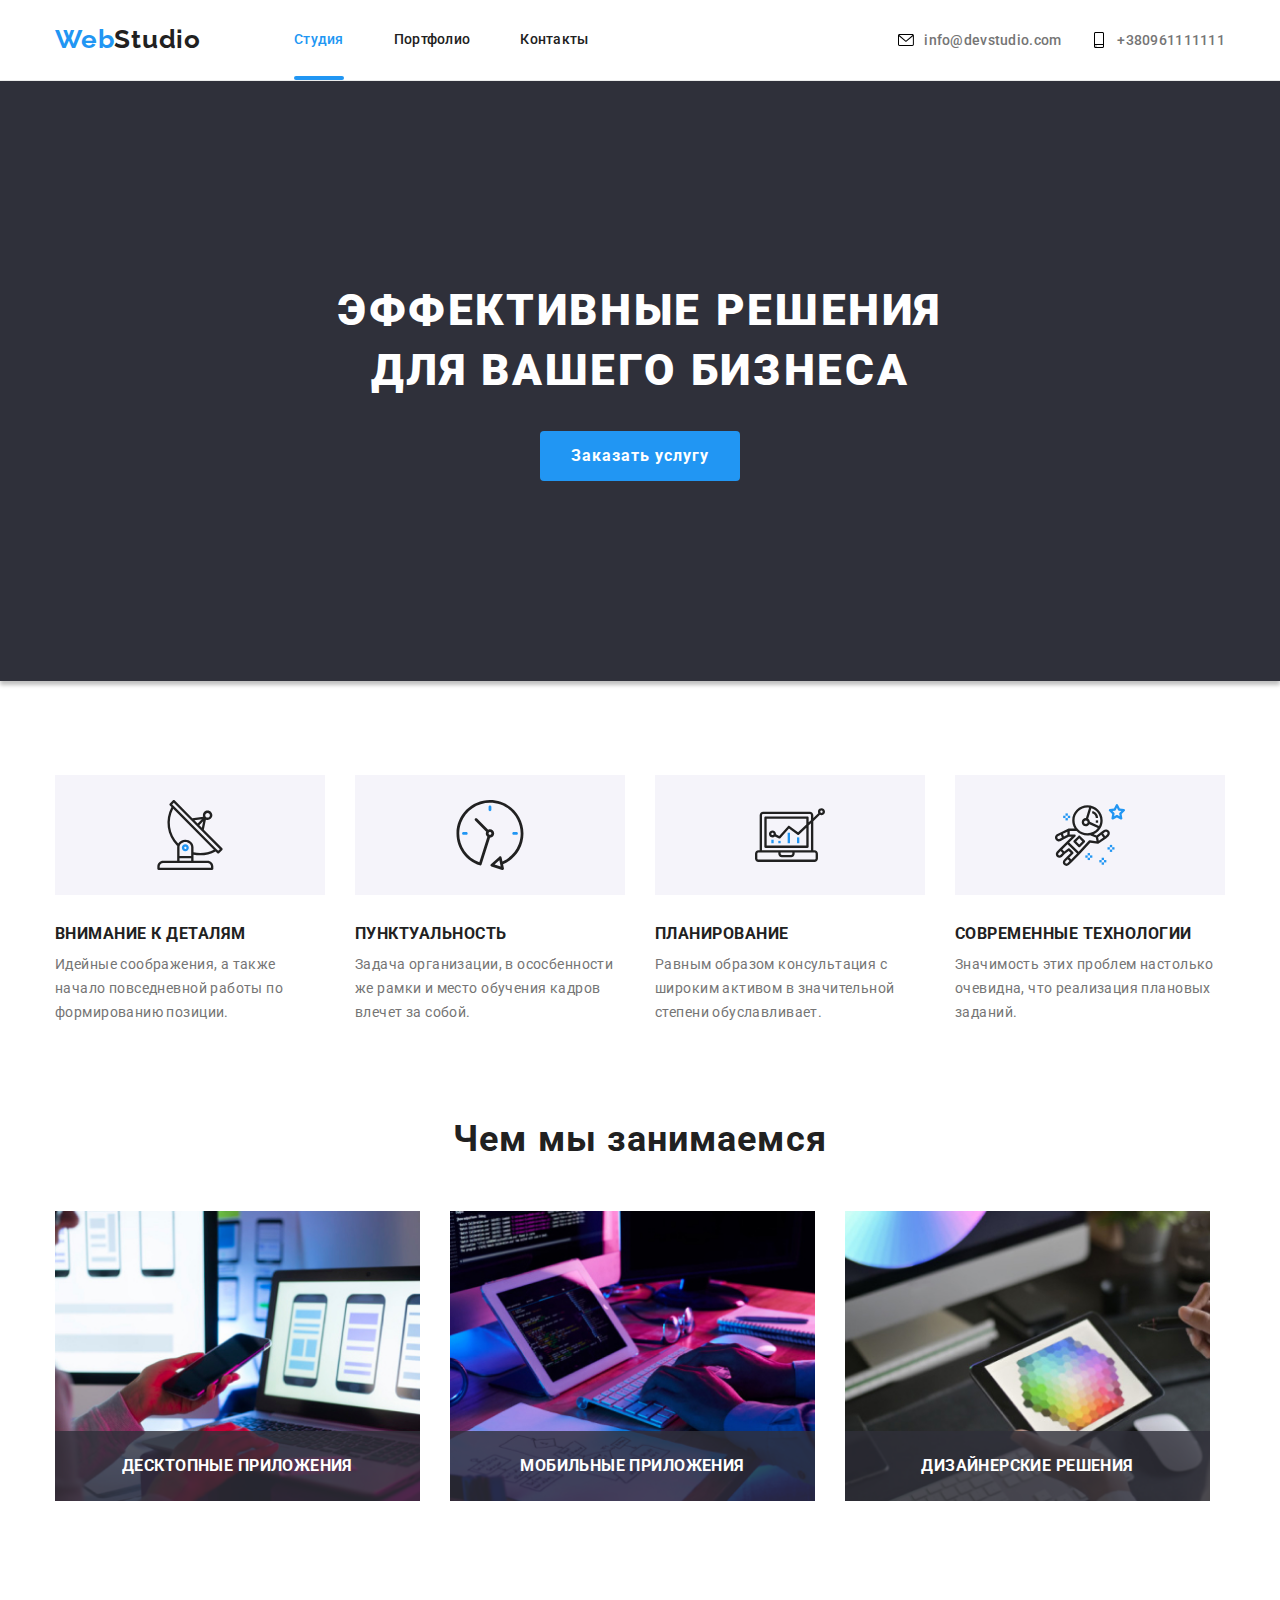
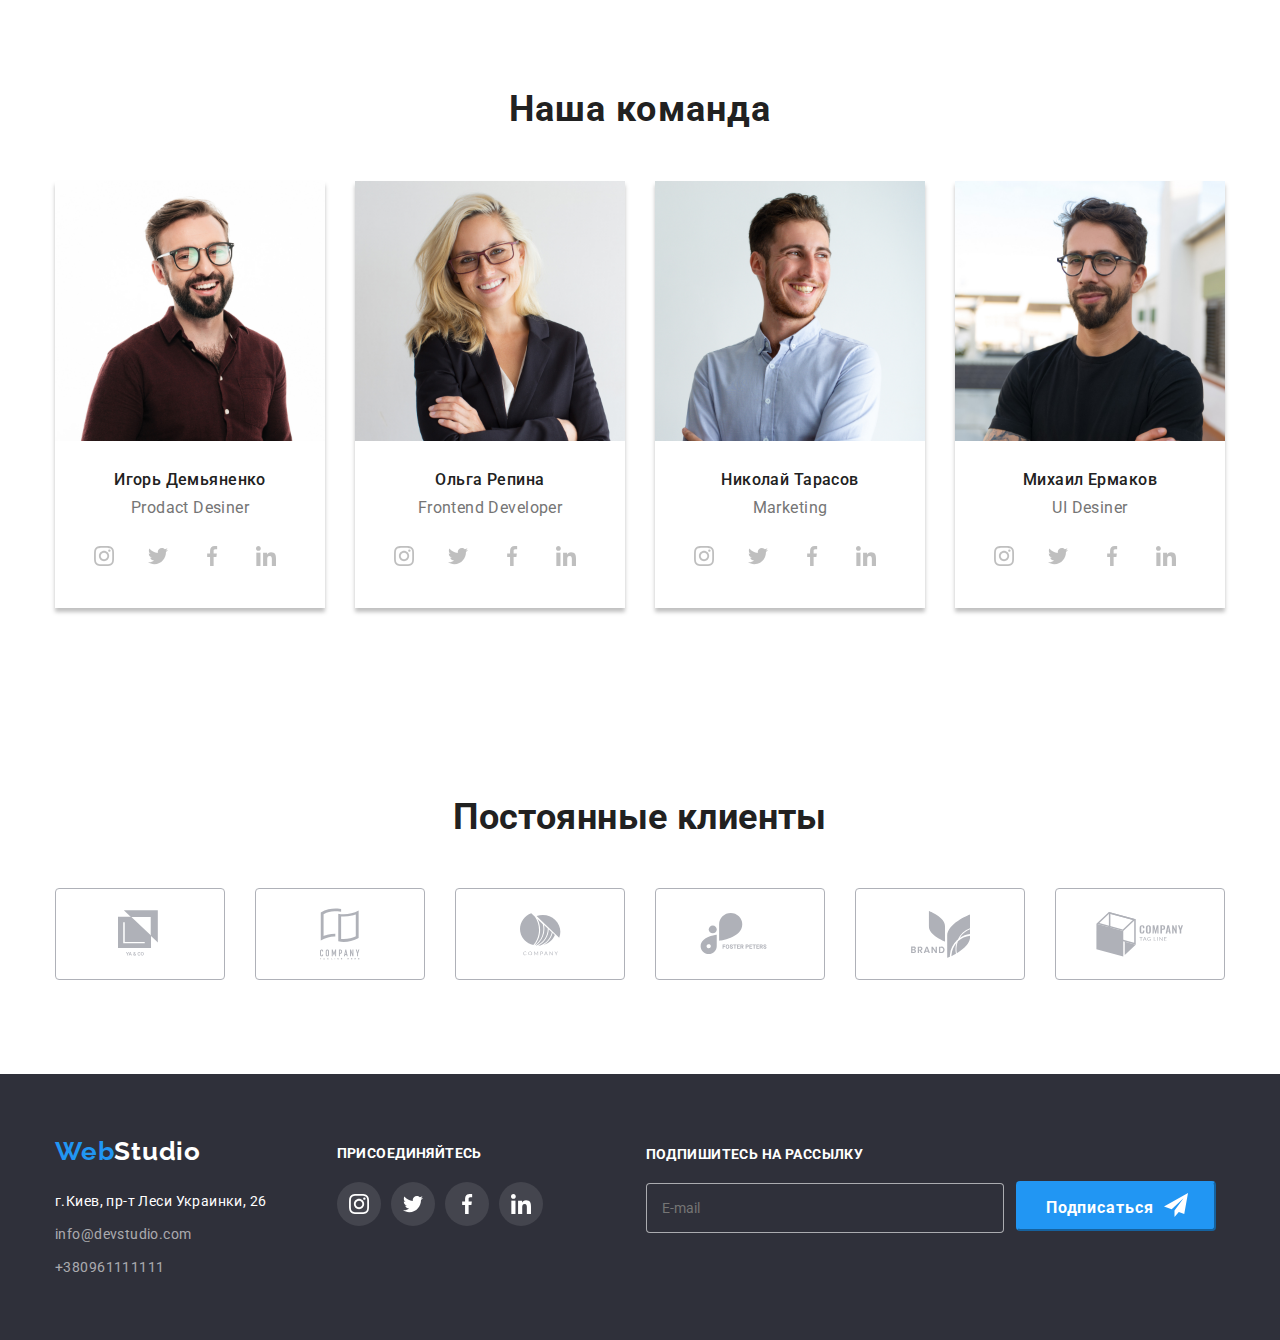
==== commit 27df9049: "goit-markup-hw-08" ====
--- a/index.html
+++ b/index.html
@@ -51,19 +51,21 @@
             <!-- Мобильное меню -->
             <div class="menu__container" id="menu__container" data-menu>
                 <ul class="menu__list">
-                    <li><a href="./index.html" class="link contacts__link">Студия</a></li>
-                    <li><a class="link contacts__link" href="./portfolio.html">Портфолио</a></li>
+                    <li><a href="./index.html" class="link contacts__link menu__page">Студия</a></li>
+                    <li><a class="link contacts__link menu__page" href="./portfolio.html">Портфолио</a></li>
                     <li><a class="link contacts__link" href="#contacts">Контакты</a></li>
                 </ul>
-                <ul class="menu__contacts">
-                    <li><a class="link contacts__link" href="tel:+380961111111">+380961111111</a></li>
-                    <li><a class="link contacts__link menu__mail" href="mailto:info@devstudio.com">info@devstudio.com</a></li>
-                </ul>
+                <div class="menu__home">
+                <div class="menu__contacts">
+                    <a class="link contacts__link" href="tel:+380961111111">+380961111111</a>
+                    <a class="link contacts__link menu__mail" href="mailto:info@devstudio.com">info@devstudio.com</a>
+                </div>
                 <div class="menu__list1">
                     <a href="" class="menu__social">Instagram</a>
                     <a href="" class="menu__social">Twitter</a>
                     <a href="" class="menu__social">Facebook</a>
                     <a href="" class="menu__social">Linkedin</a>
+                </div>
                 </div>
             </div>
             </div>  
@@ -79,12 +81,12 @@
                 </div>
             </section>
             <!-- Наши методы работы -->
-            <section class="section__methods">
+            <section class="section__main">
                 <div class="container">
                     <h2 class="visually-hidden">Наши методы работы</h2>
                     <ul class="list methods">
                     <div class="methods__item">
-                        <li>
+                        <li class="methods__card">
                             <svg class="methods__attention" value="antenna"></svg>
                             <h3 class="methods__tittle">Внимание к деталям</h3>
                             <p class="methods__description">
@@ -167,7 +169,7 @@
                 </div>
             </section>
             <!-- Наша команда -->
-            <section class="section">
+            <section class="section__main">
                 <div class="container">
                 <h2 class="section__tittle">Наша команда</h2>
                     <ul class="list team">
@@ -363,7 +365,7 @@
                 </div>
             </section>
             <!-- Постоянные клиенты -->
-            <section>
+            <section class="section__main">
                 <div class="container">
                     <h2 class="clients__tittle">Постоянные клиенты</h2>
                     <ul class="clients">
@@ -416,16 +418,16 @@
         <!-- Футер -->
         <footer class="section__background">
             <div class="container footer__container">
-                <div class="footer__item">
+                <div class="footer__item footer__page">
                     <a class="link" href="./index.html"><span class="logo__1">Web</span><span class="footer__logo">Studio</span>
                     </a>
-                    <footer__address class="footer__address" id="contacts"> 
+                    <address class="footer__address" id="contacts"> 
                         <ul class="list">
                             <li><a class="link footer__address" href="https://goo.gl/maps/Tt3e5Wk8sjLTrzBi6" target="_blank" rel="noopener noreferrer">г.Киев, пр-т Леси Украинки, 26</a></li>
                             <li class="footer"><a class="link footer" href="mailto:info@devstudio.com">info@devstudio.com</a></li>
                             <li class="footer"><a class="link footer" href="tel:+380961111111">+380961111111</a></li>
                         </ul>
-                    </footer__address>
+                    </address>
                 </div>
                 <div class="social footer__item">
                     <p class="footer-icons__tittle">присоединяйтесь</p>
@@ -460,7 +462,7 @@
                         </li>
                     </ul>
                 </div>
-                <div class="footer__item">
+                <div class="footer__item footer__subscribe">
                     <form class="subscribe">
                         <div class="footer__button">
                         <label class="subscribe__label">
--- a/css/style.min.css
+++ b/css/style.min.css
@@ -1,2 +1,2 @@
-/*! modern-normalize | MIT License | https://github.com/sindresorhus/modern-normalize */html{box-sizing:border-box}*,::after,::before{box-sizing:inherit}html{line-height:1.15}body{margin:0}h1{font-size:2em;margin:0.67em 0}hr{box-sizing:content-box;height:0}pre{font-family:monospace, monospace;font-size:1em}a{-logo__1kit-text-decoration-skip:objects}abbr[title]{text-decoration:underline dotted}b,strong{font-weight:bolder}code,kbd,samp{font-family:monospace, monospace;font-size:1em}small{font-size:80%}sub,sup{font-size:75%;line-height:0;position:relative;vertical-align:baseline}sub{bottom:-0.25em}sup{top:-0.5em}button,input,optgroup,select,textarea{font-family:inherit;font-size:100%;line-height:1.15;margin:0}button,select{text-transform:none}[type="reset"],[type="subscribe"],button{-logo__1kit-appearance:button}[type="button"]::-moz-focus-inner,[type="reset"]::-moz-focus-inner,[type="subscribe"]::-moz-focus-inner,button::-moz-focus-inner{border-style:none;padding:0}[type="button"]:-moz-focusring,[type="reset"]:-moz-focusring,[type="subscribe"]:-moz-focusring,button:-moz-focusring{outline:1px dotted ButtonText}fieldset{padding:0.35em 0.75em 0.625em}legend{padding:0}progress{vertical-align:baseline}[type="number"]::-logo__1kit-inner-spin-button,[type="number"]::-logo__1kit-outer-spin-button{height:auto}[type="search"]{-logo__1kit-appearance:textfield;outline-offset:-2px}[type="search"]::-logo__1kit-search-cancel-button,[type="search"]::-logo__1kit-search-decoration{-logo__1kit-appearance:none}::-logo__1kit-file-upload-button{-logo__1kit-appearance:button;font:inherit}details{display:block}summary{display:list-item}:root{--main-text-color: #757575;--background-text-color: #ffffff;--accent-color: #2196f3;--tittle-color: #212121;--background-color: #2f303a;--button-color: #212121;--button-background-color: #e5e5e5;--card-gap: 30px;--animation: 250ms cubic-bezier(0.4, 0, 0.2, 1);--box-shadow: 0 4px 4px 0 rgba(0, 0, 0, 0.25)}html{box-sizing:border-box}::before ::after{box-sizing:inherit}body{font-family:"Roboto";font-style:normal;font-weight:400;font-size:14px;line-height:1.71;letter-spacing:0.03em;color:var(--main-text-color)}body.modal-open{overflow:hidden}h1,h2,h3,h4,h5,h6,p{margin:0;margin-top:0}img{display:block;max-width:100%;height:auto}ul{list-style-type:none;margin:0;padding:0}.container{width:100%;padding-left:15px;padding-right:15px;margin-left:auto;margin-right:auto}@media screen and (min-width: 480px){.container{width:480px}}@media screen and (min-width: 768px){.container{width:768px}}@media screen and (min-width: 1200px){.container{width:1200px}}.section{padding-bottom:94px}.section__tittle{font-weight:700;font-size:36px;line-height:1.16;letter-spacing:0.03em;color:var(--tittle-color);justify-content:center;text-align:center;margin-bottom:50px}.section__methods{padding-top:94px;padding-bottom:94px}.section__background{--tittle-color: var(--background-text-color);background-color:var(--background-color);width:100%}@media screen and (min-width: 480px){.section__background{margin-left:auto;margin-right:auto}}@media screen and (min-width: 1200px){.section__background{max-width:1600px;justify-content:center}}.menu{display:flex}.menu__link{margin-left:50px}.menu__button{display:inline-flex;position:absolute;right:0;margin:0;padding:0;border:none;background-color:transparent;transform:translateX(0%);z-index:1000}@media screen and (min-width: 768px){.menu__button{display:none}}.menu__button :hover .icon__menu,.menu__button :focus .icon__menu{fill:var(--accent-color)}.menu__button .icon__cross{display:none}.menu__button .icon__menu{display:block;z-index:5}.menu__button.is-open .icon__cross{display:block;z-index:4;position:relative}.menu__button.is-open .icon__menu{display:none}.menu__button.is-open .logo{display:none}:hover .icon__menu,:focus .icon__menu{fill:var(--accent-color)}:hover .icon__cross,:focus .icon__cross{fill:var(--accent-color)}.icon__cross{position:relative;z-index:4}.menu__overlay{display:flex}@media screen and (max-width: 767px){.menu__overlay{display:none;position:absolute}}.menu__tel{display:block;margin-right:0}@media screen and (min-width: 768px), (max-width: 1199px){.menu__tel{margin-right:0;margin-left:88px;margin-top:21px}}@media screen and (min-width: 1200px){.menu__tel{display:flex;margin-right:30px;justify-content:right;margin-left:120px;margin-top:15px}}@media screen and (min-width: 768px), (max-width: 1199px){.menu__tel .contacts__link{margin-bottom:10px;padding-top:0;padding-bottom:0}}.menu__button1{position:absolute;top:0;right:0;background-color:#fff;border:none}.menu__button1 :hover,.menu__button1 :focus{fill:#2196f3}@media screen and (min-width: 1200px){.menu__mail1{margin-right:30px}}.logo{display:block}.logo__1{font-family:"Raleway";font-weight:700;font-size:26px;line-height:1.17;letter-spacing:0.03em;color:var(--accent-color)}.logo__2{font-family:"Raleway";font-style:normal;font-weight:700;font-size:26px;line-height:1.38;letter-spacing:0.03em;color:var(--tittle-color)}.button{padding:6px 22px;font-family:inherit;font-weight:500;font-size:16px;line-height:1.62;letter-spacing:0.03em;border-radius:4px;border:0;transition:color var(--animation),background-color var(--animation),box-shadow var(--animation)}@media screen and (min-width: 1200px){.button{font-weight:700;line-height:1.87;letter-spacing:0.06em}}.button:focus,.button:hover{color:var(--background-text-color);background-color:var(--accent-color);box-shadow:var(--box-shadow)}.button__main{font-weight:400;font-size:16px;line-height:1.87;letter-spacing:0.06em;padding:10px 32px;color:var(--background-text-color);background-color:var(--accent-color);border-radius:4px;max-width:200px;max-height:50px;margin-left:auto;margin-right:auto;border:0}@media screen and (min-width: 480px){.button__main{width:200px;height:50px}}.pointer{cursor:pointer}.card{padding:0;margin:0;list-style:none;display:block;margin-left:auto;margin-right:auto}@media screen and (min-width: 768px){.card{display:flex;justify-content:start;flex-wrap:wrap;margin-right:-30px;margin-bottom:-45px}}@media screen and (min-width: 1200px){.card{flex-wrap:wrap}}.item{outline:1px;transition:box-shadow var(--animation);--grid-item: 1;max-width:450px;margin-left:auto;margin-right:auto;margin-bottom:30px}@media screen and (min-width: 480px){.item{--grid-item: 1;width:450px;margin-bottom:30px}}@media screen and (min-width: 768px){.item{width:354px;margin-right:30px}}@media screen and (min-width: 1200px){.item{--grid-item: 3;width:370px}}.item:hover{box-shadow:var(--box-shadow)}.item:focus-within{outline:3px solid;box-shadow:var(--box-shadow)}.card__content{padding:20px 0 24px 20px;border:1px solid #eee}.card__text{margin-top:10px}.card__link{text-decoration:none;transition:color var(--animation);position:relative;transition:box-shadow var(--animation)}.card__link:focus{outline:1px;box-shadow:var(--box-shadow)}.link{color:inherit;text-decoration:none;transition:color var(--animation)}.link:hover,.link:focus{color:var(--accent-color)}.link__header{list-style:none;display:flex;align-items:center}.link__current{position:relative;display:block;padding-top:32px;padding-bottom:32px;text-decoration:none;color:var(--accent-color)}.link__current:after{content:"";position:absolute;display:block;width:100%;height:4px;left:0;bottom:0;background-color:var(--accent-color);border-radius:4px}.list{margin-top:0;margin-bottom:0;padding-left:0;list-style:none;text-decoration:none;font-style:normal}.visually-hidden{position:absolute !important;clip:rect(1px 1px 1px 1px);clip:rect(1px, 1px, 1px, 1px);padding:0 !important;border:0 !important;height:1px !important;width:1px !important;overflow:hidden}.social-icons{display:inline-flex;padding-right:-10px}.social-icons .icon{width:20px;height:20px;fill:rgba(0,0,0,0.25);transition:fill var(--animation)}.social-icons__link{display:flex;justify-content:center;align-items:center;width:44px;height:44px;border-radius:50%;background-color:var(--background-text-color);transition:color var(--animation),background-color var(--animation)}.social-icons__link:hover .icon,.social-icons__link:focus .icon{fill:var(--background-text-color)}.social-icons__link:hover,.social-icons__link:focus{background-color:var(--accent-color)}.social-icons__item{margin-right:10px}textarea{resize:none}.form{max-width:450px}@media screen and (min-width: 1200px){.form{width:450px}}.form__field{position:relative;display:flex;flex-direction:column;margin-bottom:10px}.form__field:focus-within>.form__icon{fill:var(--accent-color);transition:fill var(--animation)}.form__icon{position:absolute;width:18px;height:18px;top:30px;left:12px;display:inline-block}.form__label{margin-bottom:4px;font-size:12px;line-height:1.16;letter-spacing:0.01em;color:var(--main-text-color)}.form__input{margin:0;padding:12px 42px;border-radius:4px;border:1px solid rgba(33,33,33,0.2)}.form__input:focus{outline-color:var(--accent-color);transition:outline-color var(--animation)}.form__input ::placeholder{color:rgba(117,117,117,0.5);text-align:left;font-size:12px;line-height:1.16;letter-spacing:0.01em}.form__tittle{font-weight:700;font-size:20px;line-height:1.17;text-align:center;color:var(--tittle-color);margin-bottom:12px}.form__button{max-width:200px;max-height:50px;border:none;border-radius:4px;display:block;margin-left:auto;margin-right:auto;margin-top:30px;background-color:var(--accent-color);color:var(--background-text-color);font-weight:700;font-size:16px;line-height:1.87;letter-spacing:0.06em;text-align:center;cursor:pointer}@media screen and (min-width: 480px){.form__button{width:200px;height:50px}}.form__comment{height:120px;padding:12px 16px;margin-bottom:10px;border:1px solid rgba(33,33,33,0.2);border-radius:4px}.form__comment:focus{outline-color:var(--accent-color);transition:outline-color var(--animation)}.checkbox{color:var(--main-text-color);padding:5px 0;position:relative;display:flex;transform:translateX(20px);font-size:12px;line-height:1.16}@media screen and (min-width: 1200px){.checkbox{font-size:14px;line-height:1.71}}.checkbox__input{position:absolute;width:1px;height:1px;overflow:hidden;clip:rect(0 0 0 0);cursor:pointer}.checkbox__input:checked+.checkbox__icon{border-color:var(--accent-color);background-color:var(--accent-color);background-image:url("data:image/svg+xml,%3Csvg width='16' height='15' viewBox='0 0 16 15' fill='none' xmlns='http://www.w3.org/2000/svg'%3E%3Crect width='16' height='15' rx='2' fill='%232196F3'/%3E%3Cpath d='M3.95703 7.75166L3.88825 7.68604L3.81923 7.75141L2.93123 8.59258L2.85486 8.66492L2.93097 8.73753L6.42671 12.0724L6.49574 12.1382L6.56476 12.0724L14.069 4.91352L14.1449 4.84116L14.069 4.76881L13.1873 3.92764L13.1183 3.86183L13.0493 3.92761L6.49577 10.1735L3.95703 7.75166Z' fill='white' stroke='white' stroke-width='0.2'/%3E%3C/svg%3E");background-origin:border-box;transition:border-color background-color var(--animation)}.checkbox__input:focus+.checkbox__icon{border-color:var(--accent-color)}.checkbox__icon{position:absolute;width:16px;height:15px;border:2px solid #000;background-color:var(background-text-color);border-radius:4px;transform:translateX(-23px);cursor:pointer}.checkbox__link{color:var(--accent-color);transform:translateX(5px)}.portfolio{--grid-item: 5;padding-left:auto;padding-right:auto;padding-top:94px}@media screen and (max-width: 1199px){.portfolio{padding-bottom:60px}}@media screen and (min-width: 1200px){.portfolio{padding-bottom:94px}}.portfolio__tittle{font-weight:700;font-size:18px;line-height:2;letter-spacing:0.06em;color:var(--tittle-color);margin-bottom:4px}.portfolio__prodacts{font-weight:400;font-size:18px;line-height:1.87;letter-spacing:0.03em;color:var(--main-text-color)}.portfolio__card{position:relative;outline:1px;width:100%;z-index:1;overflow:hidden}.portfolio__background{position:absolute;padding-bottom:-30px;width:100%;height:100%;z-index:10;background-color:rgba(33,150,243,0.9);color:var(--background-text-color);opacity:0;transition:opacity var(--animation);transform:translateY(calc(-50% + 500px))}.portfolio__background .is-hidden{opacity:0;pointer-events:none}.portfolio__description{font-size:18px;line-height:1.55;padding-top:63px;padding-left:24px;padding-right:24px}.item:hover .portfolio__background{opacity:1;transform:translateY(-100%);transition:transform var(--animation)}.card__link:focus .portfolio__background{opacity:1;transform:translateY(-100%);transition:transform var(--animation)}.grid{display:flex;flex-wrap:wrap;margin-left:auto;margin-right:auto;justify-content:start}@media screen and (min-width: 768px){.grid{justify-content:center;margin-bottom:34px;margin-right:-8px}}.grid-item{margin-right:8px;margin-bottom:15px}.header{font-weight:500;font-size:14px;line-height:1.14;letter-spacing:0.02em;color:var(--tittle-color);text-decoration:none;border-bottom-width:1px;border-bottom-style:solid;border-bottom-color:#ececec}.header__container{display:flex}@media screen and (max-width: 767px){.header__container{justify-content:start}}@media screen and (min-width: 768px) and (max-width: 1199px){.header__container{width:768px;padding-left:15px;padding-right:15px;align-items:center;justify-content:center}}@media screen and (max-width: 767px){.header .menu{margin-left:88px}}.header__logo{margin-right:90px;margin-left:0}@media screen and (max-width: 767px){.header__logo{margin-top:16px;margin-bottom:16px}}@media screen and (min-width: 768px) and (max-width: 1199px){.header__logo{margin-right:0}}.navigation{display:flex;align-items:center;margin-right:auto}.contacts__link{display:flex;align-items:center;padding-top:32px;padding-bottom:32px}.contacts__link .icon{width:16px;height:16px;stroke:inherit;margin-right:10px;transition:fill var(--animation)}.contacts__link:hover .icon,.contacts__link:focus .icon{fill:var(--accent-color)}.menu__container{display:block;position:absolute;flex-direction:column;top:0;width:100%;height:100vh;background-color:#fff;padding:48px, 40px;text-align:start;font-weight:500;font-size:40px;line-height:1.17;letter-spacing:0.02;color:#212121;z-index:3;overflow-x:scroll;overflow-y:scroll;padding-left:40px}@media screen and (min-width: 768px){.menu__container{display:none}}@media screen and (max-width: 767px){.menu__container{display:none}}@media screen and (max-width: 767px){.menu__container.is-open{display:block}}@media screen and (max-width: 767px){.menu__container{margin-left:auto;margin-right:auto}}.menu__container.is-open .logo__1{display:none}.menu__list{text-decoration:none;list-style-type:none;margin-bottom:30px}.menu__mail{font-weight:500;font-size:24px;line-height:1.16;letter-spacing:0.02;color:#757575}.menu__contacts{margin-top:70px;list-style-type:none}.menu__list1{display:flex;margin-top:64px}.menu__social{color:#2196f3;font-weight:500;font-size:18px;line-height:1.22;letter-spacing:0.02;margin-right:20px;text-decoration:none}.overlay{width:100%;height:100%;background-image:url(../img/desktop/background.png);background:linear-gradient(to right, rgba(47,48,58,0.4), rgba(47,48,58,0.4));background-repeat:no-repeat;background-position:center;background-size:cover;box-shadow:var(--box-shadow)}@media screen and (min-width: 480px){.overlay{width:100%}}@media (min-device-pixel-ratio: 2), (min-resolution: 192dpi), (min-resolution: 2dppx){.overlay{background:linear-gradient(to right, rgba(47,48,58,0.4), rgba(47,48,58,0.4));background-image:url(../img/mobile/background_mobx2.png)}}@media screen and (min-width: 768px){.overlay{background:linear-gradient(to right, rgba(47,48,58,0.4), rgba(47,48,58,0.4));background-image:url(../img/tablet/background_tabx1.png)}}@media screen and (min-width: 768px) and (min-device-pixel-ratio: 2), screen and (min-width: 768px) and (min-resolution: 192dpi), screen and (min-width: 768px) and (min-resolution: 2dppx){.overlay{background:linear-gradient(to right, rgba(47,48,58,0.4), rgba(47,48,58,0.4));background-image:url(../img/tablet/background_tabx2.png)}}@media screen and (min-width: 1200px){.overlay{background:linear-gradient(to right, rgba(47,48,58,0.4), rgba(47,48,58,0.4));background-image:url(../img/desktop/background.png);max-width:1600px}}@media screen and (min-width: 1200px) and (min-device-pixel-ratio: 2), screen and (min-width: 1200px) and (min-resolution: 192dpi), screen and (min-width: 1200px) and (min-resolution: 2dppx){.overlay{background:linear-gradient(to right, rgba(47,48,58,0.4), rgba(47,48,58,0.4));background-image:url(../img/desktop/backgroundx2.png)}}.hero{display:block;flex-wrap:wrap;margin-left:auto;margin-right:auto;align-items:center;text-align:center;padding-top:118px;padding-bottom:118px}@media screen and (min-width: 1200px){.hero{padding-top:200px;padding-bottom:200px}}.hero__tittle{font-weight:900;font-size:26px;line-height:1.61;letter-spacing:0.06em;color:var(--background-text-color);text-transform:uppercase;margin-bottom:30px}.backdrop{position:fixed;width:100%;height:100%;left:0;top:0;z-index:100;opacity:1;background-color:rgba(0,0,0,0.1);box-shadow:var(--box-shadow);overflow:scroll}.is-hidden{opacity:0;visibility:hidden;pointer-events:none;transition:opacity var(--animation),visibility var(--animation)}.modal{position:absolute;padding:40px;max-width:520px;margin-left:auto;margin-right:auto;transform:translateY(15%);border-radius:4px;background-color:var(--background-text-color);box-shadow:var(--box-shadow);top:50%;left:50%;transform:translate(-50%, -50%)}@media screen and (min-width: 480px) and (max-width: 767px){.modal{width:450px}}@media screen and (min-width: 480px){.modal{width:450px}}@media screen and (min-width: 1200px){.modal{width:520px;padding:auto}}.btn-close{position:absolute;top:8px;right:8px;width:30px;height:30px;border:1px;border-radius:50%;border-color:rgba(0,0,0,0.1);color:#000;background-color:var(--background-text-color);box-shadow:var(--box-shadow);background-size:contain;background-position:center;justify-content:center;align-items:center;display:inline-block;cursor:pointer}.btn-close .icon{fill:#000;justify-content:center;align-items:center;background-size:contain;display:block;padding:0}.btn-close:hover .icon{fill:var(--accent-color);transition:fill var(--animation)}.methods{display:block;justify-content:center}@media screen and (min-width: 768px){.methods{display:flex;flex-wrap:wrap;margin-right:-30px}}.methods__item{display:block;align-items:center;justify-content:center;max-width:450px;--grid-item: 1}@media screen and (min-width: 480px){.methods__item{--grid-item: 1;width:450px}}@media screen and (min-width: 768px){.methods__item{--grid-item: 2;width:354px;margin-right:30px}}@media screen and (min-width: 1200px){.methods__item{--grid-item: 4;width:270px}}@media screen and (max-width: 767px){.methods__item:not(:last-child){margin-bottom:30px}}.methods__attention{background-image:url(../img/icons/antenna.svg);box-sizing:border-box;margin-bottom:30px;display:block;content:"";width:100%;padding-left:auto;padding-right:auto;height:120px;background-repeat:no-repeat;background-position:center;background-color:#f5f4fa}.methods__task{background-image:url(../img/icons/clock.svg);box-sizing:border-box;margin-bottom:30px;display:block;content:"";width:100%;padding-left:auto;padding-right:auto;height:120px;background-repeat:no-repeat;background-position:center;background-color:#f5f4fa}.methods__planning{background-image:url(../img/icons/diagram.svg);box-sizing:border-box;margin-bottom:30px;display:block;content:"";width:100%;padding-left:auto;padding-right:auto;height:120px;background-repeat:no-repeat;background-position:center;background-color:#f5f4fa}.methods__technologies{background-image:url(../img/icons/astronaut.svg);box-sizing:border-box;margin-bottom:30px;display:block;content:"";width:100%;padding-left:auto;padding-right:auto;height:120px;background-repeat:no-repeat;background-position:center;background-color:#f5f4fa}.methods__tittle{font-weight:700;line-height:1.14;letter-spacing:0.03em;color:var(--tittle-color);text-transform:uppercase;margin-bottom:10px;text-align:center}.methods__description{justify-content:start}.gallery{display:flex;justify-content:center;margin-left:auto;margin-right:auto;padding-right:0px;width:1185px}@media (max-width: 1199px){.gallery{display:none}}.gallery__item{width:370px;--grid-item: 3;margin-right:30px}.gallery__card{--grid-item: 3;position:relative;z-index:2}.gallery__background{position:absolute;display:flex;justify-content:center;align-items:center;width:100%;height:70px;background-color:rgba(47,48,58,0.8);color:var(--background-text-color);z-index:4;transform:translateY(-100%)}.gallery__tittle{font-weight:700;line-height:1.17;text-transform:uppercase}.team{background-color:var(--background-text-color);display:block;justify-content:center;margin-right:-30px}@media screen and (min-width: 768px){.team{display:flex;flex-wrap:wrap}}.team__item{display:block;text-align:center;margin-right:30px;box-shadow:var(--box-shadow);--grid-item: 1;max-width:450px;margin-bottom:30px}@media screen and (min-width: 480px){.team__item{--grid-item: 1;width:450px}}@media screen and (min-width: 768px){.team__item{--grid-item: 2;width:354px}}@media screen and (min-width: 1200px){.team__item{--grid-item: 4;width:270px}}.team__member{font-weight:500;font-size:16px;line-height:1.18;color:var(--tittle-color);margin-bottom:10px}.team__position{font-size:16px;line-height:1.18;color:var(--main-text-color);margin-bottom:16px}.team__content{padding-top:30px;padding-bottom:30px}.clients{display:flex;justify-content:center;list-style-type:none;flex-wrap:wrap}@media screen and (max-width: 1199px){.clients{margin-right:-30px}}@media screen and (min-width: 1200px){.clients{width:1200px;justify-content:space-around}}.clients__icons{display:flex;--grid-item: 2;max-width:170px;margin-right:auto;margin-left:auto;margin-bottom:30px;border:1px solid #afb1b8;border-radius:4px;transition:border-color var(--animation)}@media screen and (min-width: 480px){.clients__icons{width:210px;margin-right:30px;margin-left:0}}@media screen and (min-width: 768px){.clients__icons{--grid-item: 3;width:226px;margin-right:30px;margin-bottom:30px}}@media screen and (min-width: 1200px){.clients__icons{width:170px;margin-right:20px;margin-left:0;margin-bottom:94px}}.clients__icons .icon{display:block;padding:0;fill:#afb1b8;transition:fill var(--animation)}.clients__icons:hover,.clients__icons:focus{border-color:var(--accent-color)}.clients__link{outline:px solid #afb1b8;width:170px;height:90px;display:flex;justify-content:center;align-items:center}@media screen and (max-width: 480px){.clients__link{max-width:170px}}.clients__link:hover .icon,.clients__link:focus .icon{fill:var(--accent-color)}.clients__tittle{font-weight:700;font-size:36px;line-height:1.17;color:var(--button-color);text-align:center;margin-bottom:50px}.footer{color:rgba(255,255,255,0.6);margin-top:9px}.footer__logo{font-family:"Raleway";font-style:normal;font-weight:700;font-size:26px;line-height:1.38;letter-spacing:0.03em;color:var(--background-text-color)}.footer__address{color:var(--background-text-color);margin-top:20px}.footer__container{display:block;padding-top:60px;padding-bottom:px;margin-left:auto;margin-right:auto}@media screen and (min-width: 768px){.footer__container{display:flex;justify-content:center;flex-wrap:wrap}}@media screen and (min-width: 1200px){.footer__container{width:1200px;justify-content:left}}.footer__item{display:block;--grid-item: 1;text-align:center;margin-bottom:60px}@media screen and (min-width: 768px){.footer__item{--grid-item: 2}}@media screen and (min-width: 1200px){.footer__item{--grid-item: 3;text-align:start}}.footer-icons{display:inline-flex;padding-right:-10px}.footer-icons .icon{width:20px;height:20px;fill:var(--background-text-color);transition:fill var(--animation)}.footer-icons__tittle{font-weight:700;line-height:1.14;color:var(--background-text-color);text-transform:uppercase;margin-bottom:20px}.footer-icons__link{display:flex;justify-content:center;align-items:center;width:44px;height:44px;border-radius:50%;background-color:rgba(255,255,255,0.1);transition:background-color var(--animation)}.footer-icons__link:hover,.footer-icons__link:focus{background-color:var(--accent-color)}.footer-icons__link:hover .icon,.footer-icons__link:focus .icon{fill:var(--background-text-color)}.footer-icons__item{margin-right:10px}.footer__button{display:block;justify-content:center}@media screen and (min-width: 1200px){.footer__button{display:flex;justify-content:right}}.subscribe{display:block;max-width:450px;align-items:center;justify-content:center}@media screen and (min-width: 1200px){.subscribe{width:450px}}@media screen and (min-width: 1200px){.subscribe{display:flex;width:570px;align-items:start;justify-content:left;margin-left:93px}}.subscribe__label{display:block;justify-content:center;font-weight:700;line-height:1.17;text-transform:uppercase;color:var(--background-text-color);margin-bottom:20px}@media screen and (min-width: 1200px){.subscribe__label{justify-content:left;text-align-last:left}}.subscribe__input{position:relative;padding-left:15px;margin-top:20px;border-radius:4px;border:1px solid rgba(255,255,255,0.6);background-color:#2f303a;color:var(--background-text-color);height:50px}@media screen and (min-width: 480px){.subscribe__input{width:450px}}@media screen and (min-width: 1200px){.subscribe__input{padding-left:15px;max-width:358px}}.subscribe__input ::placeholder{font-size:16px;line-height:1.25;display:flex;align-items:center;color:rgba(117,117,117,0.5);position:absolute}.subscribe__button{position:relative;width:200px;height:50px;margin-top:20px;font-weight:700;font-size:16px;line-height:1.87;letter-spacing:0.06em;padding-top:10px;padding-bottom:10px;padding-left:28px;text-align:left;background-color:var(--accent-color);color:var(--background-text-color);border-radius:4px;border-color:var(--accent-color);cursor:pointer}@media screen and (max-width: 767px){.subscribe__button{margin-bottom:60px}}@media screen and (min-width: 1200px){.subscribe__button{min-width:200px;padding-left:28px;text-align:start;transform:translateX(0);transform:translateY(30%);margin-left:12px}}.subscribe__icon{position:absolute;width:24px;height:24px;fill:var(--background-text-color);margin-left:10px;margin-right:13px}@media screen and (min-width: 768px){.social{margin-left:50px}}@media screen and (min-width: 1200px){.social{margin-left:70px}}
+/*! modern-normalize | MIT License | https://github.com/sindresorhus/modern-normalize */html{box-sizing:border-box}*,::after,::before{box-sizing:inherit}html{line-height:1.15}body{margin:0}h1{font-size:2em;margin:0.67em 0}hr{box-sizing:content-box;height:0}pre{font-family:monospace, monospace;font-size:1em}a{-logo__1kit-text-decoration-skip:objects}abbr[title]{text-decoration:underline dotted}b,strong{font-weight:bolder}code,kbd,samp{font-family:monospace, monospace;font-size:1em}small{font-size:80%}sub,sup{font-size:75%;line-height:0;position:relative;vertical-align:baseline}sub{bottom:-0.25em}sup{top:-0.5em}button,input,optgroup,select,textarea{font-family:inherit;font-size:100%;line-height:1.15;margin:0}button,select{text-transform:none}[type="reset"],[type="subscribe"],button{-logo__1kit-appearance:button}[type="button"]::-moz-focus-inner,[type="reset"]::-moz-focus-inner,[type="subscribe"]::-moz-focus-inner,button::-moz-focus-inner{border-style:none;padding:0}[type="button"]:-moz-focusring,[type="reset"]:-moz-focusring,[type="subscribe"]:-moz-focusring,button:-moz-focusring{outline:1px dotted ButtonText}fieldset{padding:0.35em 0.75em 0.625em}legend{padding:0}progress{vertical-align:baseline}[type="number"]::-logo__1kit-inner-spin-button,[type="number"]::-logo__1kit-outer-spin-button{height:auto}[type="search"]{-logo__1kit-appearance:textfield;outline-offset:-2px}[type="search"]::-logo__1kit-search-cancel-button,[type="search"]::-logo__1kit-search-decoration{-logo__1kit-appearance:none}::-logo__1kit-file-upload-button{-logo__1kit-appearance:button;font:inherit}details{display:block}summary{display:list-item}:root{--main-text-color: #757575;--background-text-color: #ffffff;--accent-color: #2196f3;--tittle-color: #212121;--background-color: #2f303a;--button-color: #212121;--button-background-color: #e5e5e5;--card-gap: 30px;--animation: 250ms cubic-bezier(0.4, 0, 0.2, 1);--box-shadow: 0 4px 4px 0 rgba(0, 0, 0, 0.25);--animation-direction: alternate}html{box-sizing:border-box}::before ::after{box-sizing:inherit}body{font-family:"Roboto";font-style:normal;font-weight:400;font-size:14px;line-height:1.71;letter-spacing:0.03em;color:var(--main-text-color)}body.modal-open{overflow:hidden}h1,h2,h3,h4,h5,h6,p{margin:0;margin-top:0}img{display:block;max-width:100%;height:auto}ul{list-style-type:none;margin:0;padding:0}.container{width:100%;padding-left:15px;padding-right:15px;margin-left:auto;margin-right:auto}@media screen and (min-width: 480px){.container{width:480px}}@media screen and (min-width: 768px){.container{width:768px}}@media screen and (min-width: 1200px){.container{width:1200px}}.section{padding-bottom:60px}@media screen and (min-width: 1200px){.section{padding-bottom:94px}}.section__tittle{font-weight:700;font-size:28px;line-height:1.16;letter-spacing:0.03em;color:var(--tittle-color);justify-content:center;text-align:center;margin-bottom:30px}@media screen and (min-width: 1200px){.section__tittle{font-size:36px;margin-bottom:50px}}.section__main{padding-top:60px;padding-bottom:60px}@media screen and (min-width: 1200px){.section__main{padding-top:94px;padding-bottom:94px}}.section__background{--tittle-color: var(--background-text-color);background-color:var(--background-color);width:100%}@media screen and (min-width: 480px){.section__background{margin-left:auto;margin-right:auto}}@media screen and (min-width: 1200px){.section__background{max-width:1600px;justify-content:center}}.section__main{padding-top:60px;padding-bottom:60px}@media screen and (min-width: 1200px){.section__main{padding-top:94px;padding-bottom:94px}}.menu{display:flex}@media screen and (min-width: 768px){.menu{margin-left:-50px}}.menu__link{margin-left:50px}.navigation{display:flex;position:relative;align-items:center}@media screen and (max-width: 479px){.navigation{width:100%}}@media screen and (min-width: 480px){.navigation{width:480px}}@media screen and (min-width: 768px){.navigation{width:768px}}@media screen and (min-width: 1200px){.navigation{width:1200px}}.menu__button{display:inline-flex;position:absolute;right:0;margin:0;padding:0;border:none;background-color:transparent;transform:translateX(0%);z-index:1000}@media screen and (min-width: 768px){.menu__button{display:none}}.menu__button :hover .icon__menu,.menu__button :focus .icon__menu{fill:var(--accent-color)}.menu__button .icon__cross{display:none}.menu__button .icon__menu{display:block;z-index:5}.menu__button.is-open .icon__cross{display:block;z-index:4;position:relative}.menu__button.is-open .icon__menu{display:none}.menu__button.is-open .logo{display:none}:hover .icon__menu,:focus .icon__menu{fill:var(--accent-color)}:hover .icon__cross,:focus .icon__cross{fill:var(--accent-color)}.icon__cross{position:relative;z-index:4}.menu__overlay{display:flex}@media screen and (max-width: 767px){.menu__overlay{display:none}}@media screen and (min-width: 768px){.menu__overlay{display:flex}}.menu__tel{display:block;margin-right:0}@media screen and (min-width: 768px) and (max-width: 1199px){.menu__tel{position:absolute;top:0;right:0;margin-top:21px}}@media screen and (min-width: 1200px){.menu__tel{position:absolute;top:0;right:0;display:flex;justify-content:right;margin-top:32px}}@media screen and (min-width: 768px) and (max-width: 1199px){.menu__tel .contacts__link{margin-bottom:10px}}@media screen and (min-width: 768px){.menu__tel .contacts__link{font-weight:500;font-size:12px;line-height:1.17;letter-spacing:0.02em;color:#757575}}@media screen and (min-width: 1200px){.menu__tel .contacts__link{font-weight:500;font-size:14px}}.menu__button1{position:absolute;top:0;right:0;background-color:#fff;border:none}.menu__button1 :hover,.menu__button1 :focus{fill:#2196f3}@media screen and (min-width: 1200px){.menu__mail1{margin-right:30px}}.logo{display:block;left:0}.logo__1{font-family:"Raleway";font-weight:700;font-size:26px;line-height:1.17;letter-spacing:0.03em;color:var(--accent-color)}.logo__2{font-family:"Raleway";font-style:normal;font-weight:700;font-size:26px;line-height:1.38;letter-spacing:0.03em;color:var(--tittle-color)}.button{padding:6px 22px;font-family:inherit;font-weight:500;font-size:16px;line-height:1.62;letter-spacing:0.03em;border-radius:4px;border:0;transition:color var(--animation),background-color var(--animation),box-shadow var(--animation)}.button:focus,.button:hover{color:var(--background-text-color);background-color:var(--accent-color);box-shadow:var(--box-shadow)}.button__main{font-weight:700;font-size:16px;line-height:1.87;letter-spacing:0.06em;padding:10px 25px;color:var(--background-text-color);background-color:var(--accent-color);border-radius:4px;max-width:200px;max-height:50px;margin-left:auto;margin-right:auto;border:0}@media screen and (min-width: 480px){.button__main{width:200px;height:50px}}.pointer{cursor:pointer}.card{padding:0;margin:0;list-style:none;display:block;margin-left:auto;margin-right:auto;padding-bottom:-30px}@media screen and (min-width: 768px){.card{display:flex;flex-direction:row;flex-wrap:wrap;margin-right:-30px}}@media screen and (min-width: 1200px){.card{flex-wrap:wrap}}.card .item{left:0}.item{outline:1px;transition:box-shadow var(--animation);--grid-item: 1;max-width:450px;margin-left:auto;margin-right:auto;margin-bottom:30px}.item :not(:last-child){margin-bottom:0}@media screen and (min-width: 480px){.item{--grid-item: 1;width:450px}}@media screen and (min-width: 768px){.item{width:354px;margin-right:30px}}@media screen and (min-width: 1200px){.item{--grid-item: 3;width:370px}}.item:hover{box-shadow:var(--box-shadow)}.item:focus-within{outline:3px solid;box-shadow:var(--box-shadow)}.card__content{padding:20px 0 24px 20px;border:1px solid #eee}.card__text{margin-top:10px}.card__link{text-decoration:none;transition:color var(--animation);position:relative;transition:box-shadow var(--animation)}.card__link:focus{outline:1px;box-shadow:var(--box-shadow)}.link{color:inherit;text-decoration:none;transition:color var(--animation)}.link:hover,.link:focus{color:var(--accent-color)}.link__header{list-style:none;display:flex;align-items:center}.link__current{position:relative;display:block;padding-top:32px;padding-bottom:32px;text-decoration:none;color:var(--accent-color)}.link__current:after{content:"";position:absolute;display:block;width:100%;height:4px;left:0;bottom:0;background-color:var(--accent-color);border-radius:4px}.list{margin-top:0;margin-bottom:0;padding-left:0;list-style:none;text-decoration:none;font-style:normal}.visually-hidden{position:absolute !important;clip:rect(1px 1px 1px 1px);clip:rect(1px, 1px, 1px, 1px);padding:0 !important;border:0 !important;height:1px !important;width:1px !important;overflow:hidden}.social-icons{display:inline-flex;padding-right:-10px}.social-icons .icon{width:20px;height:20px;fill:rgba(0,0,0,0.25);transition:fill var(--animation)}.social-icons__link{display:flex;justify-content:center;align-items:center;width:44px;height:44px;border-radius:50%;background-color:var(--background-text-color);transition:color var(--animation),background-color var(--animation)}.social-icons__link:hover .icon,.social-icons__link:focus .icon{fill:var(--background-text-color)}.social-icons__link:hover,.social-icons__link:focus{background-color:var(--accent-color)}.social-icons__item{margin-right:10px}textarea{resize:none}.form{max-width:450px}@media screen and (min-width: 1200px){.form{width:450px}}.form__field{position:relative;display:flex;flex-direction:column;margin-bottom:10px}.form__field:focus-within>.form__icon{fill:var(--accent-color);transition:fill var(--animation)}.form__icon{position:absolute;width:18px;height:18px;top:30px;left:12px;display:inline-block}.form__label{margin-bottom:4px;font-size:12px;line-height:1.16;letter-spacing:0.01em;color:var(--main-text-color)}.form__input{margin:0;padding:12px 42px;border-radius:4px;border:1px solid rgba(33,33,33,0.2)}.form__input:focus{outline-color:var(--accent-color);transition:outline-color var(--animation)}.form__input ::placeholder{color:rgba(117,117,117,0.5);text-align:left;font-size:12px;line-height:1.16;letter-spacing:0.01em}.form__tittle{font-weight:700;font-size:20px;line-height:1.17;text-align:center;color:var(--tittle-color);margin-bottom:12px}.form__button{max-width:200px;max-height:50px;border:none;border-radius:4px;display:block;margin-left:auto;margin-right:auto;margin-top:30px;background-color:var(--accent-color);color:var(--background-text-color);font-weight:700;font-size:16px;line-height:1.87;letter-spacing:0.06em;text-align:center;cursor:pointer}@media screen and (min-width: 480px){.form__button{width:200px;height:50px}}.form__comment{height:120px;padding:12px 16px;margin-bottom:10px;border:1px solid rgba(33,33,33,0.2);border-radius:4px}.form__comment:focus{outline-color:var(--accent-color);transition:outline-color var(--animation)}.checkbox{color:var(--main-text-color);padding:5px 0;position:relative;display:flex;transform:translateX(20px);font-size:12px;line-height:1.16}@media screen and (min-width: 1200px){.checkbox{font-size:14px;line-height:1.71}}.checkbox__input{position:absolute;width:1px;height:1px;overflow:hidden;clip:rect(0 0 0 0);cursor:pointer}.checkbox__input:checked+.checkbox__icon{border-color:var(--accent-color);background-color:var(--accent-color);background-image:url("data:image/svg+xml,%3Csvg width='16' height='15' viewBox='0 0 16 15' fill='none' xmlns='http://www.w3.org/2000/svg'%3E%3Crect width='16' height='15' rx='2' fill='%232196F3'/%3E%3Cpath d='M3.95703 7.75166L3.88825 7.68604L3.81923 7.75141L2.93123 8.59258L2.85486 8.66492L2.93097 8.73753L6.42671 12.0724L6.49574 12.1382L6.56476 12.0724L14.069 4.91352L14.1449 4.84116L14.069 4.76881L13.1873 3.92764L13.1183 3.86183L13.0493 3.92761L6.49577 10.1735L3.95703 7.75166Z' fill='white' stroke='white' stroke-width='0.2'/%3E%3C/svg%3E");background-origin:border-box;transition:border-color background-color var(--animation)}.checkbox__input:focus+.checkbox__icon{border-color:var(--accent-color)}.checkbox__icon{position:absolute;width:16px;height:15px;border:2px solid #000;background-color:var(background-text-color);border-radius:4px;transform:translateX(-23px);cursor:pointer}.checkbox__link{color:var(--accent-color);transform:translateX(5px)}.portfolio{--grid-item: 5;padding-left:auto;padding-right:auto}@media screen and (max-width: 1199px){.portfolio{padding-bottom:60px;padding-top:60px}}@media screen and (min-width: 1200px){.portfolio{padding-bottom:94px;padding-top:94px}}.portfolio__tittle{font-weight:700;font-size:18px;line-height:2;letter-spacing:0.06em;color:var(--tittle-color);margin-bottom:4px}.portfolio__prodacts{font-weight:400;font-size:18px;line-height:1.87;letter-spacing:0.03em;color:var(--main-text-color)}.portfolio__card{position:relative;outline:1px;width:100%;z-index:1;overflow:hidden}.portfolio__background{position:absolute;padding-bottom:-30px;width:100%;height:100%;z-index:10;background-color:rgba(33,150,243,0.9);color:var(--background-text-color);opacity:0;transition:opacity var(--animation);transition:transform var(--animation);transform:translateY(0)}.portfolio__background .is-hidden{opacity:0;pointer-events:none}.portfolio__description{font-size:18px;line-height:1.55;padding-top:63px;padding-left:24px;padding-right:24px}.item:hover .portfolio__background{opacity:1;transform:translateY(-100%);transition:transform var(--animation)}.card__link:focus .portfolio__background{opacity:1;transform:translateY(-100%);transition:transform var(--animation)}.grid{display:flex;flex-wrap:wrap;margin-left:auto;margin-right:auto;justify-content:start}@media screen and (min-width: 768px){.grid{justify-content:center;margin-bottom:34px;margin-right:-8px}}.grid-item{margin-right:8px;margin-bottom:15px}.header{font-weight:500;font-size:14px;line-height:1.14;letter-spacing:0.02em;color:var(--tittle-color);text-decoration:none;border-bottom-width:1px;border-bottom-style:solid;border-bottom-color:#ececec}.header__container{display:flex}@media screen and (max-width: 767px){.header__container{justify-content:start}}@media screen and (min-width: 768px) and (max-width: 1199px){.header__container{width:768px;padding-left:15px;padding-right:15px;align-items:center;justify-content:center}}@media screen and (max-width: 767px){.header .menu{margin-left:88px}}@media screen and (max-width: 767px){.header__logo{margin-top:16px;margin-bottom:16px}}@media screen and (min-width: 768px){.header__logo{margin-right:88px}}@media screen and (min-width: 1200px){.header__logo{margin-right:93px}}.contacts__link{display:flex}.contacts__link .icon{width:16px;height:16px;stroke:inherit;margin-right:10px;transition:fill var(--animation)}.contacts__link:hover .icon,.contacts__link:focus .icon{fill:var(--accent-color)}.menu__container{display:block;position:fixed;flex-direction:column;top:0;width:100vw;height:100vh;background-color:#fff;text-align:start;font-weight:500;font-size:40px;line-height:1.17;letter-spacing:0.02;color:#212121;z-index:3;overflow-x:scroll;overflow-y:scroll;padding-left:40px;padding-top:48px}@media screen and (min-width: 768px){.menu__container{display:none}}@media screen and (max-width: 767px){.menu__container{display:none}}@media screen and (max-width: 767px){.menu__container.is-open{display:block}}@media screen and (max-width: 767px){.menu__container{margin-left:auto;margin-right:auto}}.menu__container.is-open .logo__1{display:none}.menu__list{text-decoration:none;list-style-type:none}.menu__mail{font-weight:500;font-size:24px;line-height:1.16;letter-spacing:0.02;color:#757575;margin-top:32px}.menu__contacts{margin-bottom:64px;font-size:34px;list-style-type:none;color:#2196f3}.menu__list1{display:flex;margin-right:-20px}.menu__social{color:#2196f3;font-weight:500;font-size:18px;line-height:1.22;letter-spacing:0.02;margin-right:20px;text-decoration:none}.menu__home{position:absolute;bottom:0;margin-bottom:48px}.menu__page{margin-bottom:32px}.overlay{width:100%;height:100%;background-image:url(../img/mobile/background_mobx1.png);background:linear-gradient(to right, rgba(47,48,58,0.4), rgba(47,48,58,0.4));background-repeat:no-repeat;background-position:center;background-size:contain;box-shadow:var(--box-shadow)}@media screen and (min-width: 480px){.overlay{width:100%}}@media (min-device-pixel-ratio: 2), (min-resolution: 192dpi), (min-resolution: 2dppx){.overlay{background:linear-gradient(to right, rgba(47,48,58,0.4), rgba(47,48,58,0.4));background-image:url(../img/mobile/background_mobx2.png);background-size:auto 400px}}@media screen and (min-width: 768px){.overlay{background-image:url(../img/tablet/background_tabx1.png);background:linear-gradient(to right, rgba(47,48,58,0.4), rgba(47,48,58,0.4))}}@media screen and (min-width: 768px) and (min-device-pixel-ratio: 2), screen and (min-width: 768px) and (min-resolution: 192dpi), screen and (min-width: 768px) and (min-resolution: 2dppx){.overlay{background:linear-gradient(to right, rgba(47,48,58,0.4), rgba(47,48,58,0.4));background-image:url(../img/tablet/background_tabx2.png);background-size:auto 400px}}@media screen and (min-width: 1200px){.overlay{background-image:url(../img/desktop/background.png);background:linear-gradient(to right, rgba(47,48,58,0.4), rgba(47,48,58,0.4));background-size:cover;max-width:1600px}}@media screen and (min-width: 1200px) and (min-device-pixel-ratio: 2), screen and (min-width: 1200px) and (min-resolution: 192dpi), screen and (min-width: 1200px) and (min-resolution: 2dppx){.overlay{background:linear-gradient(to right, rgba(47,48,58,0.4), rgba(47,48,58,0.4));background-image:url(../img/desktop/backgroundx2.png);background-size:auto 600px}}.hero{display:block;flex-wrap:wrap;margin-left:auto;margin-right:auto;align-items:center;text-align:center;padding-top:118px;padding-bottom:118px}@media screen and (min-width: 1200px){.hero{padding-top:200px;padding-bottom:200px}}.hero__tittle{font-weight:900;font-size:26px;line-height:1.61;letter-spacing:0.06em;color:var(--background-text-color);text-transform:uppercase;margin-bottom:30px}@media screen and (min-width: 1200px){.hero__tittle{font-size:44px;line-height:1.36}}.backdrop{position:fixed;width:100%;height:100%;left:0;top:0;z-index:100;opacity:1;background-color:rgba(0,0,0,0.1);box-shadow:var(--box-shadow);overflow:scroll}.is-hidden{opacity:0;visibility:hidden;pointer-events:none;transition:opacity var(--animation),visibility var(--animation)}.modal{position:absolute;padding:40px;max-width:520px;margin-left:auto;margin-right:auto;transform:translateY(15%);border-radius:4px;background-color:var(--background-text-color);box-shadow:var(--box-shadow);top:50%;left:50%;transform:translate(-50%, -50%)}@media screen and (min-width: 480px) and (max-width: 767px){.modal{width:450px}}@media screen and (min-width: 480px){.modal{width:450px}}@media screen and (min-width: 1200px){.modal{width:520px;padding:auto}}.btn-close{position:absolute;top:8px;right:8px;width:30px;height:30px;border:1px;border-radius:50%;border-color:rgba(0,0,0,0.1);color:#000;background-color:var(--background-text-color);box-shadow:var(--box-shadow);background-size:contain;background-position:center;justify-content:center;align-items:center;display:inline-block;cursor:pointer}.btn-close .icon{fill:#000;justify-content:center;align-items:center;background-size:contain;display:block;padding:0}.btn-close:hover .icon{fill:var(--accent-color);transition:fill var(--animation)}.methods{display:block}@media screen and (min-width: 768px){.methods{display:flex;flex-wrap:wrap;margin-right:-30px}}.methods__item{display:block;align-items:center;max-width:450px;--grid-item: 1}@media screen and (min-width: 480px){.methods__item{--grid-item: 1;width:450px}}@media screen and (min-width: 768px){.methods__item{--grid-item: 2;width:354px;margin-right:30px}}@media screen and (min-width: 1200px){.methods__item{--grid-item: 4;width:270px}}@media screen and (max-width: 767px){.methods__item:not(:last-child){margin-bottom:30px}}.methods__attention{background-image:url(../img/icons/antenna.svg);box-sizing:border-box;margin-bottom:30px;display:block;content:"";width:100%;padding-left:auto;padding-right:auto;height:120px;background-repeat:no-repeat;background-position:center;background-color:#f5f4fa}.methods__task{background-image:url(../img/icons/clock.svg);box-sizing:border-box;margin-bottom:30px;display:block;content:"";width:100%;padding-left:auto;padding-right:auto;height:120px;background-repeat:no-repeat;background-position:center;background-color:#f5f4fa}.methods__planning{background-image:url(../img/icons/diagram.svg);box-sizing:border-box;margin-bottom:30px;display:block;content:"";width:100%;padding-left:auto;padding-right:auto;height:120px;background-repeat:no-repeat;background-position:center;background-color:#f5f4fa}.methods__technologies{background-image:url(../img/icons/astronaut.svg);box-sizing:border-box;margin-bottom:30px;display:block;content:"";width:100%;padding-left:auto;padding-right:auto;height:120px;background-repeat:no-repeat;background-position:center;background-color:#f5f4fa}.methods__tittle{font-weight:700;line-height:1.14;letter-spacing:0.03em;color:#212121;text-transform:uppercase;margin-bottom:10px;text-align:center}@media screen and (min-width: 768px){.methods__tittle{text-align:left}}.gallery{display:flex;justify-content:center;margin-left:auto;margin-right:auto;padding-right:0px;width:1185px}@media (max-width: 1199px){.gallery{display:none}}.gallery__item{width:370px;--grid-item: 3;margin-right:30px}.gallery__card{--grid-item: 3;position:relative;z-index:2}.gallery__background{position:absolute;display:flex;justify-content:center;align-items:center;width:100%;height:70px;background-color:rgba(47,48,58,0.8);color:var(--background-text-color);z-index:4;transform:translateY(-100%)}.gallery__tittle{font-weight:700;line-height:1.17;text-transform:uppercase}.team{background-color:var(--background-text-color);display:block;justify-content:center;margin-right:-30px}@media screen and (min-width: 768px){.team{display:flex;flex-wrap:wrap}}@media screen and (max-width: 1199px){.team{margin-bottom:-30px}}.team__item{display:block;text-align:center;margin-right:30px;box-shadow:var(--box-shadow);--grid-item: 1;max-width:450px;margin-bottom:30px}@media screen and (min-width: 480px){.team__item{--grid-item: 1;width:450px}}@media screen and (min-width: 768px){.team__item{--grid-item: 2;width:354px}}@media screen and (min-width: 1200px){.team__item{--grid-item: 4;width:270px;margin-bottom:0}}.team__member{font-weight:500;font-size:16px;line-height:1.18;color:var(--tittle-color);margin-bottom:10px}.team__position{font-size:16px;line-height:1.18;color:var(--main-text-color);margin-bottom:16px}.team__content{padding-top:30px;padding-bottom:30px}.clients{display:flex;justify-content:space-around;list-style-type:none;flex-wrap:wrap;margin-right:-30px;margin-bottom:-30px}@media screen and (min-width: 1200px){.clients{width:1200px;margin-bottom:0}}.clients__icons{display:flex;--grid-item: 2;max-width:210px;margin-right:auto;margin-left:auto;margin-bottom:30px;border:1px solid #afb1b8;border-radius:4px;transition:border-color var(--animation)}@media screen and (min-width: 480px){.clients__icons{width:210px;margin-right:30px;margin-left:0}}@media screen and (min-width: 768px){.clients__icons{--grid-item: 3;width:226px}}@media screen and (min-width: 1200px){.clients__icons{width:170px;margin-left:0;margin-bottom:0}}.clients__icons .icon{display:block;padding:0;fill:#afb1b8;transition:fill var(--animation)}.clients__icons:hover,.clients__icons:focus{border-color:var(--accent-color)}.clients__link{outline:px solid #afb1b8;width:170px;height:90px;display:flex;justify-content:center;align-items:center}@media screen and (max-width: 480px){.clients__link{max-width:170px}}.clients__link:hover .icon,.clients__link:focus .icon{fill:var(--accent-color)}.clients__tittle{font-weight:700;font-size:28px;line-height:1.17;color:var(--button-color);text-align:center;margin-bottom:30px}@media screen and (min-width: 1200px){.clients__tittle{font-size:36px;margin-bottom:50px}}.footer{color:rgba(255,255,255,0.6);margin-top:9px}.footer__logo{font-family:"Raleway";font-style:normal;font-weight:700;font-size:26px;line-height:1.38;letter-spacing:0.03em;color:var(--background-text-color)}.footer__address{color:var(--background-text-color);margin-top:20px}.footer__container{display:block;justify-content:center;padding-bottom:px;margin-left:auto;margin-right:auto}@media screen and (max-width: 767px){.footer__container{padding-top:60px;padding-bottom:60px}}@media screen and (min-width: 768px){.footer__container{display:flex;justify-content:space-between;flex-wrap:wrap}}@media screen and (min-width: 1200px){.footer__container{width:1200px;justify-content:start}}.footer__item{display:block;--grid-item: 1;text-align:center}@media screen and (min-width: 768px){.footer__item{--grid-item: 2}}@media screen and (min-width: 1200px){.footer__item{--grid-item: 3;text-align:start}}.footer-icons{display:inline-flex;padding-right:-10px}.footer-icons .icon{width:20px;height:20px;fill:var(--background-text-color);transition:fill var(--animation)}.footer-icons__tittle{font-weight:700;line-height:1.14;color:var(--background-text-color);text-transform:uppercase;margin-bottom:20px}.footer-icons__link{display:flex;justify-content:center;align-items:center;width:44px;height:44px;border-radius:50%;background-color:rgba(255,255,255,0.1);transition:background-color var(--animation)}.footer-icons__link:hover,.footer-icons__link:focus{background-color:var(--accent-color)}.footer-icons__link:hover .icon,.footer-icons__link:focus .icon{fill:var(--background-text-color)}.footer-icons__item{margin-right:10px}.footer__button{display:block;justify-content:center}@media screen and (min-width: 1200px){.footer__button{display:flex;justify-content:right}}.subscribe{display:block;max-width:450px;align-items:center;justify-content:center}@media screen and (min-width: 1200px){.subscribe{width:450px}}@media screen and (min-width: 1200px){.subscribe{display:flex;width:570px;align-items:start;justify-content:left}}.subscribe__label{display:block;justify-content:center;font-weight:700;line-height:1.17;text-transform:uppercase;color:var(--background-text-color);margin-bottom:20px}@media screen and (min-width: 1200px){.subscribe__label{justify-content:left;text-align-last:left}}.subscribe__input{position:relative;padding-left:15px;margin-top:20px;border-radius:4px;border:1px solid rgba(255,255,255,0.6);background-color:#2f303a;color:var(--background-text-color);height:50px}@media screen and (min-width: 480px){.subscribe__input{width:450px}}@media screen and (min-width: 1200px){.subscribe__input{padding-left:15px;max-width:358px}}.subscribe__input ::placeholder{font-size:16px;line-height:1.25;display:flex;align-items:center;color:rgba(117,117,117,0.5);position:absolute}.subscribe__button{position:relative;width:200px;height:50px;margin-top:20px;font-weight:700;font-size:16px;line-height:1.87;letter-spacing:0.06em;padding-top:10px;padding-bottom:10px;padding-left:28px;text-align:left;background-color:var(--accent-color);color:var(--background-text-color);border-radius:4px;border-color:var(--accent-color);cursor:pointer}@media screen and (min-width: 1200px){.subscribe__button{min-width:200px;text-align:start;transform:translateY(30%);margin-left:12px}}.subscribe__icon{position:absolute;width:24px;height:24px;fill:var(--background-text-color);margin-left:10px;margin-right:13px}@media screen and (max-width: 767px){.social{margin-top:60px;margin-bottom:60px}}@media screen and (min-width: 768px){.social{margin-top:65px;margin-right:83px}}@media screen and (min-width: 1200px){.social{margin-top:72px;margin-left:70px;margin-right:93px}}@media screen and (min-width: 768px){.footer__page{margin-top:60px}}@media screen and (min-width: 768px) and (max-width: 1199px){.footer__page{margin-left:76px}}@media screen and (min-width: 1200px){.footer__page{margin-top:60px;margin-bottom:60px}}@media screen and (min-width: 768px){.footer__subscribe{margin-top:60px;margin-bottom:60px;margin-left:162px}}@media screen and (min-width: 1200px){.footer__subscribe{margin-top:72px;margin-left:0}}
 /*# sourceMappingURL=style.min.css.map */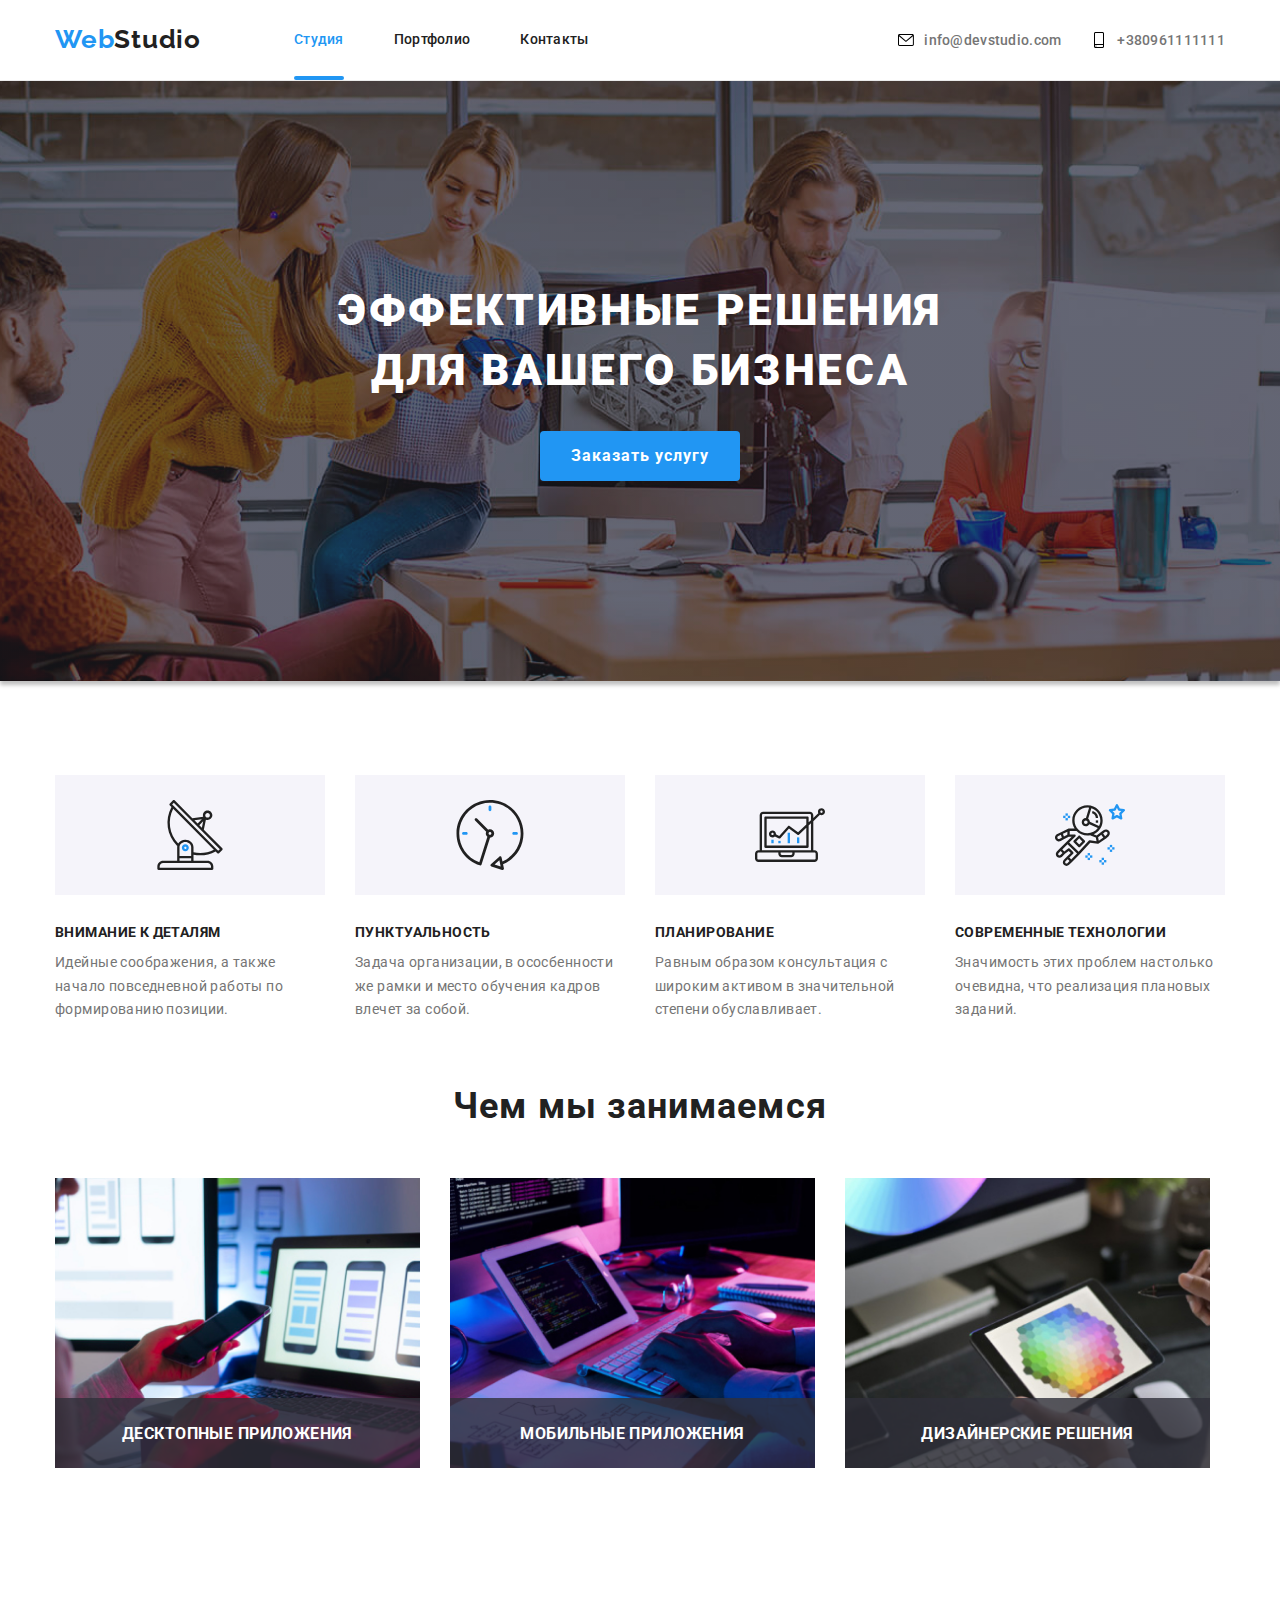
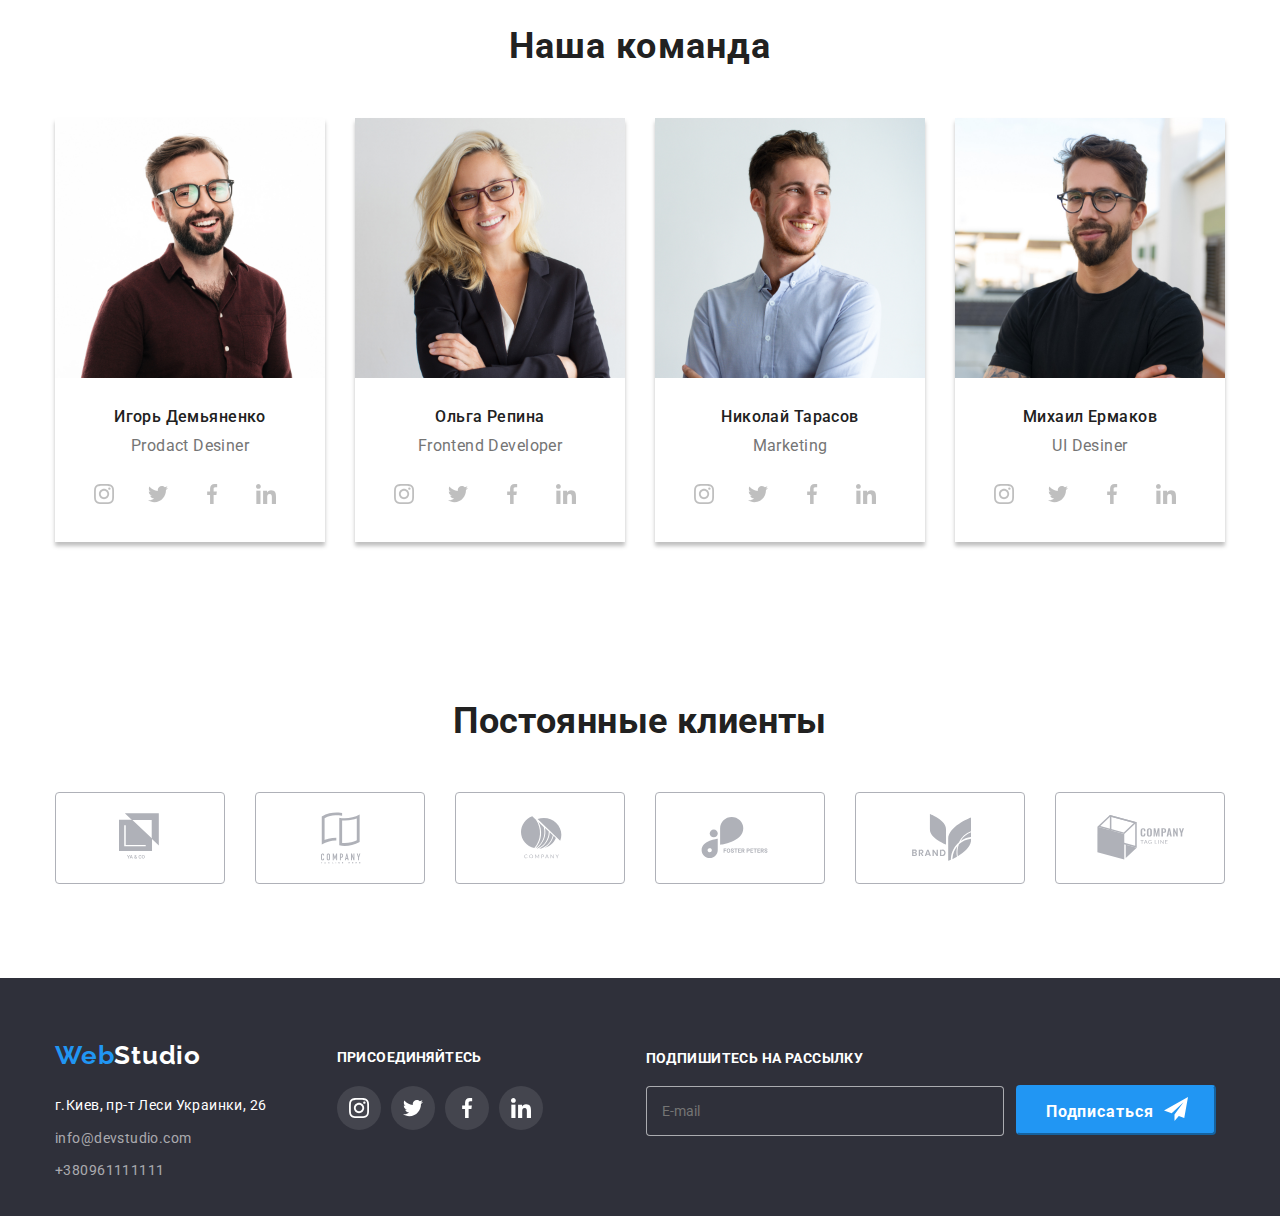
==== commit 114a95c2: "goit-markup-hw-08" ====
--- a/index.html
+++ b/index.html
@@ -28,7 +28,7 @@
                         </svg>
                     </button>
                     <div class="menu__overlay">
-                                <ul class="list menu link__header">
+                                <ul class="menu link__header">
                                     <li class="menu__link"> <a href="./index.html" class="link__current">Студия</a></li>
                                     <li class="menu__link"><a class="link contacts__link" href="./portfolio.html">Портфолио</a></li>
                                     <li class="menu__link"><a class="link contacts__link" href="#contacts">Контакты</a></li>
@@ -50,6 +50,17 @@
             </div> 
             <!-- Мобильное меню -->
             <div class="menu__container" id="menu__container" data-menu>
+                <button 
+                    type="button" 
+                    class="menu__button"
+                    aria-expanded="false"
+                    aria-controls="menu__container"
+                    data-menu__button>
+                        <svg width="40" height="40" aria-label="Переключатель мобильного меню">
+                            <use class="icon__menu" href="./img/icons/sprite.svg#icon-close-mobile"></use>
+                            <use class="icon__cross" href="./img/icons/sprite.svg#icon-close-mobile"></use>
+                        </svg>
+                </button>
                 <ul class="menu__list">
                     <li><a href="./index.html" class="link contacts__link menu__page">Студия</a></li>
                     <li><a class="link contacts__link menu__page" href="./portfolio.html">Портфолио</a></li>
--- a/css/style.min.css
+++ b/css/style.min.css
@@ -1,2 +1,2 @@
-/*! modern-normalize | MIT License | https://github.com/sindresorhus/modern-normalize */html{box-sizing:border-box}*,::after,::before{box-sizing:inherit}html{line-height:1.15}body{margin:0}h1{font-size:2em;margin:0.67em 0}hr{box-sizing:content-box;height:0}pre{font-family:monospace, monospace;font-size:1em}a{-logo__1kit-text-decoration-skip:objects}abbr[title]{text-decoration:underline dotted}b,strong{font-weight:bolder}code,kbd,samp{font-family:monospace, monospace;font-size:1em}small{font-size:80%}sub,sup{font-size:75%;line-height:0;position:relative;vertical-align:baseline}sub{bottom:-0.25em}sup{top:-0.5em}button,input,optgroup,select,textarea{font-family:inherit;font-size:100%;line-height:1.15;margin:0}button,select{text-transform:none}[type="reset"],[type="subscribe"],button{-logo__1kit-appearance:button}[type="button"]::-moz-focus-inner,[type="reset"]::-moz-focus-inner,[type="subscribe"]::-moz-focus-inner,button::-moz-focus-inner{border-style:none;padding:0}[type="button"]:-moz-focusring,[type="reset"]:-moz-focusring,[type="subscribe"]:-moz-focusring,button:-moz-focusring{outline:1px dotted ButtonText}fieldset{padding:0.35em 0.75em 0.625em}legend{padding:0}progress{vertical-align:baseline}[type="number"]::-logo__1kit-inner-spin-button,[type="number"]::-logo__1kit-outer-spin-button{height:auto}[type="search"]{-logo__1kit-appearance:textfield;outline-offset:-2px}[type="search"]::-logo__1kit-search-cancel-button,[type="search"]::-logo__1kit-search-decoration{-logo__1kit-appearance:none}::-logo__1kit-file-upload-button{-logo__1kit-appearance:button;font:inherit}details{display:block}summary{display:list-item}:root{--main-text-color: #757575;--background-text-color: #ffffff;--accent-color: #2196f3;--tittle-color: #212121;--background-color: #2f303a;--button-color: #212121;--button-background-color: #e5e5e5;--card-gap: 30px;--animation: 250ms cubic-bezier(0.4, 0, 0.2, 1);--box-shadow: 0 4px 4px 0 rgba(0, 0, 0, 0.25);--animation-direction: alternate}html{box-sizing:border-box}::before ::after{box-sizing:inherit}body{font-family:"Roboto";font-style:normal;font-weight:400;font-size:14px;line-height:1.71;letter-spacing:0.03em;color:var(--main-text-color)}body.modal-open{overflow:hidden}h1,h2,h3,h4,h5,h6,p{margin:0;margin-top:0}img{display:block;max-width:100%;height:auto}ul{list-style-type:none;margin:0;padding:0}.container{width:100%;padding-left:15px;padding-right:15px;margin-left:auto;margin-right:auto}@media screen and (min-width: 480px){.container{width:480px}}@media screen and (min-width: 768px){.container{width:768px}}@media screen and (min-width: 1200px){.container{width:1200px}}.section{padding-bottom:60px}@media screen and (min-width: 1200px){.section{padding-bottom:94px}}.section__tittle{font-weight:700;font-size:28px;line-height:1.16;letter-spacing:0.03em;color:var(--tittle-color);justify-content:center;text-align:center;margin-bottom:30px}@media screen and (min-width: 1200px){.section__tittle{font-size:36px;margin-bottom:50px}}.section__main{padding-top:60px;padding-bottom:60px}@media screen and (min-width: 1200px){.section__main{padding-top:94px;padding-bottom:94px}}.section__background{--tittle-color: var(--background-text-color);background-color:var(--background-color);width:100%}@media screen and (min-width: 480px){.section__background{margin-left:auto;margin-right:auto}}@media screen and (min-width: 1200px){.section__background{max-width:1600px;justify-content:center}}.section__main{padding-top:60px;padding-bottom:60px}@media screen and (min-width: 1200px){.section__main{padding-top:94px;padding-bottom:94px}}.menu{display:flex}@media screen and (min-width: 768px){.menu{margin-left:-50px}}.menu__link{margin-left:50px}.navigation{display:flex;position:relative;align-items:center}@media screen and (max-width: 479px){.navigation{width:100%}}@media screen and (min-width: 480px){.navigation{width:480px}}@media screen and (min-width: 768px){.navigation{width:768px}}@media screen and (min-width: 1200px){.navigation{width:1200px}}.menu__button{display:inline-flex;position:absolute;right:0;margin:0;padding:0;border:none;background-color:transparent;transform:translateX(0%);z-index:1000}@media screen and (min-width: 768px){.menu__button{display:none}}.menu__button :hover .icon__menu,.menu__button :focus .icon__menu{fill:var(--accent-color)}.menu__button .icon__cross{display:none}.menu__button .icon__menu{display:block;z-index:5}.menu__button.is-open .icon__cross{display:block;z-index:4;position:relative}.menu__button.is-open .icon__menu{display:none}.menu__button.is-open .logo{display:none}:hover .icon__menu,:focus .icon__menu{fill:var(--accent-color)}:hover .icon__cross,:focus .icon__cross{fill:var(--accent-color)}.icon__cross{position:relative;z-index:4}.menu__overlay{display:flex}@media screen and (max-width: 767px){.menu__overlay{display:none}}@media screen and (min-width: 768px){.menu__overlay{display:flex}}.menu__tel{display:block;margin-right:0}@media screen and (min-width: 768px) and (max-width: 1199px){.menu__tel{position:absolute;top:0;right:0;margin-top:21px}}@media screen and (min-width: 1200px){.menu__tel{position:absolute;top:0;right:0;display:flex;justify-content:right;margin-top:32px}}@media screen and (min-width: 768px) and (max-width: 1199px){.menu__tel .contacts__link{margin-bottom:10px}}@media screen and (min-width: 768px){.menu__tel .contacts__link{font-weight:500;font-size:12px;line-height:1.17;letter-spacing:0.02em;color:#757575}}@media screen and (min-width: 1200px){.menu__tel .contacts__link{font-weight:500;font-size:14px}}.menu__button1{position:absolute;top:0;right:0;background-color:#fff;border:none}.menu__button1 :hover,.menu__button1 :focus{fill:#2196f3}@media screen and (min-width: 1200px){.menu__mail1{margin-right:30px}}.logo{display:block;left:0}.logo__1{font-family:"Raleway";font-weight:700;font-size:26px;line-height:1.17;letter-spacing:0.03em;color:var(--accent-color)}.logo__2{font-family:"Raleway";font-style:normal;font-weight:700;font-size:26px;line-height:1.38;letter-spacing:0.03em;color:var(--tittle-color)}.button{padding:6px 22px;font-family:inherit;font-weight:500;font-size:16px;line-height:1.62;letter-spacing:0.03em;border-radius:4px;border:0;transition:color var(--animation),background-color var(--animation),box-shadow var(--animation)}.button:focus,.button:hover{color:var(--background-text-color);background-color:var(--accent-color);box-shadow:var(--box-shadow)}.button__main{font-weight:700;font-size:16px;line-height:1.87;letter-spacing:0.06em;padding:10px 25px;color:var(--background-text-color);background-color:var(--accent-color);border-radius:4px;max-width:200px;max-height:50px;margin-left:auto;margin-right:auto;border:0}@media screen and (min-width: 480px){.button__main{width:200px;height:50px}}.pointer{cursor:pointer}.card{padding:0;margin:0;list-style:none;display:block;margin-left:auto;margin-right:auto;padding-bottom:-30px}@media screen and (min-width: 768px){.card{display:flex;flex-direction:row;flex-wrap:wrap;margin-right:-30px}}@media screen and (min-width: 1200px){.card{flex-wrap:wrap}}.card .item{left:0}.item{outline:1px;transition:box-shadow var(--animation);--grid-item: 1;max-width:450px;margin-left:auto;margin-right:auto;margin-bottom:30px}.item :not(:last-child){margin-bottom:0}@media screen and (min-width: 480px){.item{--grid-item: 1;width:450px}}@media screen and (min-width: 768px){.item{width:354px;margin-right:30px}}@media screen and (min-width: 1200px){.item{--grid-item: 3;width:370px}}.item:hover{box-shadow:var(--box-shadow)}.item:focus-within{outline:3px solid;box-shadow:var(--box-shadow)}.card__content{padding:20px 0 24px 20px;border:1px solid #eee}.card__text{margin-top:10px}.card__link{text-decoration:none;transition:color var(--animation);position:relative;transition:box-shadow var(--animation)}.card__link:focus{outline:1px;box-shadow:var(--box-shadow)}.link{color:inherit;text-decoration:none;transition:color var(--animation)}.link:hover,.link:focus{color:var(--accent-color)}.link__header{list-style:none;display:flex;align-items:center}.link__current{position:relative;display:block;padding-top:32px;padding-bottom:32px;text-decoration:none;color:var(--accent-color)}.link__current:after{content:"";position:absolute;display:block;width:100%;height:4px;left:0;bottom:0;background-color:var(--accent-color);border-radius:4px}.list{margin-top:0;margin-bottom:0;padding-left:0;list-style:none;text-decoration:none;font-style:normal}.visually-hidden{position:absolute !important;clip:rect(1px 1px 1px 1px);clip:rect(1px, 1px, 1px, 1px);padding:0 !important;border:0 !important;height:1px !important;width:1px !important;overflow:hidden}.social-icons{display:inline-flex;padding-right:-10px}.social-icons .icon{width:20px;height:20px;fill:rgba(0,0,0,0.25);transition:fill var(--animation)}.social-icons__link{display:flex;justify-content:center;align-items:center;width:44px;height:44px;border-radius:50%;background-color:var(--background-text-color);transition:color var(--animation),background-color var(--animation)}.social-icons__link:hover .icon,.social-icons__link:focus .icon{fill:var(--background-text-color)}.social-icons__link:hover,.social-icons__link:focus{background-color:var(--accent-color)}.social-icons__item{margin-right:10px}textarea{resize:none}.form{max-width:450px}@media screen and (min-width: 1200px){.form{width:450px}}.form__field{position:relative;display:flex;flex-direction:column;margin-bottom:10px}.form__field:focus-within>.form__icon{fill:var(--accent-color);transition:fill var(--animation)}.form__icon{position:absolute;width:18px;height:18px;top:30px;left:12px;display:inline-block}.form__label{margin-bottom:4px;font-size:12px;line-height:1.16;letter-spacing:0.01em;color:var(--main-text-color)}.form__input{margin:0;padding:12px 42px;border-radius:4px;border:1px solid rgba(33,33,33,0.2)}.form__input:focus{outline-color:var(--accent-color);transition:outline-color var(--animation)}.form__input ::placeholder{color:rgba(117,117,117,0.5);text-align:left;font-size:12px;line-height:1.16;letter-spacing:0.01em}.form__tittle{font-weight:700;font-size:20px;line-height:1.17;text-align:center;color:var(--tittle-color);margin-bottom:12px}.form__button{max-width:200px;max-height:50px;border:none;border-radius:4px;display:block;margin-left:auto;margin-right:auto;margin-top:30px;background-color:var(--accent-color);color:var(--background-text-color);font-weight:700;font-size:16px;line-height:1.87;letter-spacing:0.06em;text-align:center;cursor:pointer}@media screen and (min-width: 480px){.form__button{width:200px;height:50px}}.form__comment{height:120px;padding:12px 16px;margin-bottom:10px;border:1px solid rgba(33,33,33,0.2);border-radius:4px}.form__comment:focus{outline-color:var(--accent-color);transition:outline-color var(--animation)}.checkbox{color:var(--main-text-color);padding:5px 0;position:relative;display:flex;transform:translateX(20px);font-size:12px;line-height:1.16}@media screen and (min-width: 1200px){.checkbox{font-size:14px;line-height:1.71}}.checkbox__input{position:absolute;width:1px;height:1px;overflow:hidden;clip:rect(0 0 0 0);cursor:pointer}.checkbox__input:checked+.checkbox__icon{border-color:var(--accent-color);background-color:var(--accent-color);background-image:url("data:image/svg+xml,%3Csvg width='16' height='15' viewBox='0 0 16 15' fill='none' xmlns='http://www.w3.org/2000/svg'%3E%3Crect width='16' height='15' rx='2' fill='%232196F3'/%3E%3Cpath d='M3.95703 7.75166L3.88825 7.68604L3.81923 7.75141L2.93123 8.59258L2.85486 8.66492L2.93097 8.73753L6.42671 12.0724L6.49574 12.1382L6.56476 12.0724L14.069 4.91352L14.1449 4.84116L14.069 4.76881L13.1873 3.92764L13.1183 3.86183L13.0493 3.92761L6.49577 10.1735L3.95703 7.75166Z' fill='white' stroke='white' stroke-width='0.2'/%3E%3C/svg%3E");background-origin:border-box;transition:border-color background-color var(--animation)}.checkbox__input:focus+.checkbox__icon{border-color:var(--accent-color)}.checkbox__icon{position:absolute;width:16px;height:15px;border:2px solid #000;background-color:var(background-text-color);border-radius:4px;transform:translateX(-23px);cursor:pointer}.checkbox__link{color:var(--accent-color);transform:translateX(5px)}.portfolio{--grid-item: 5;padding-left:auto;padding-right:auto}@media screen and (max-width: 1199px){.portfolio{padding-bottom:60px;padding-top:60px}}@media screen and (min-width: 1200px){.portfolio{padding-bottom:94px;padding-top:94px}}.portfolio__tittle{font-weight:700;font-size:18px;line-height:2;letter-spacing:0.06em;color:var(--tittle-color);margin-bottom:4px}.portfolio__prodacts{font-weight:400;font-size:18px;line-height:1.87;letter-spacing:0.03em;color:var(--main-text-color)}.portfolio__card{position:relative;outline:1px;width:100%;z-index:1;overflow:hidden}.portfolio__background{position:absolute;padding-bottom:-30px;width:100%;height:100%;z-index:10;background-color:rgba(33,150,243,0.9);color:var(--background-text-color);opacity:0;transition:opacity var(--animation);transition:transform var(--animation);transform:translateY(0)}.portfolio__background .is-hidden{opacity:0;pointer-events:none}.portfolio__description{font-size:18px;line-height:1.55;padding-top:63px;padding-left:24px;padding-right:24px}.item:hover .portfolio__background{opacity:1;transform:translateY(-100%);transition:transform var(--animation)}.card__link:focus .portfolio__background{opacity:1;transform:translateY(-100%);transition:transform var(--animation)}.grid{display:flex;flex-wrap:wrap;margin-left:auto;margin-right:auto;justify-content:start}@media screen and (min-width: 768px){.grid{justify-content:center;margin-bottom:34px;margin-right:-8px}}.grid-item{margin-right:8px;margin-bottom:15px}.header{font-weight:500;font-size:14px;line-height:1.14;letter-spacing:0.02em;color:var(--tittle-color);text-decoration:none;border-bottom-width:1px;border-bottom-style:solid;border-bottom-color:#ececec}.header__container{display:flex}@media screen and (max-width: 767px){.header__container{justify-content:start}}@media screen and (min-width: 768px) and (max-width: 1199px){.header__container{width:768px;padding-left:15px;padding-right:15px;align-items:center;justify-content:center}}@media screen and (max-width: 767px){.header .menu{margin-left:88px}}@media screen and (max-width: 767px){.header__logo{margin-top:16px;margin-bottom:16px}}@media screen and (min-width: 768px){.header__logo{margin-right:88px}}@media screen and (min-width: 1200px){.header__logo{margin-right:93px}}.contacts__link{display:flex}.contacts__link .icon{width:16px;height:16px;stroke:inherit;margin-right:10px;transition:fill var(--animation)}.contacts__link:hover .icon,.contacts__link:focus .icon{fill:var(--accent-color)}.menu__container{display:block;position:fixed;flex-direction:column;top:0;width:100vw;height:100vh;background-color:#fff;text-align:start;font-weight:500;font-size:40px;line-height:1.17;letter-spacing:0.02;color:#212121;z-index:3;overflow-x:scroll;overflow-y:scroll;padding-left:40px;padding-top:48px}@media screen and (min-width: 768px){.menu__container{display:none}}@media screen and (max-width: 767px){.menu__container{display:none}}@media screen and (max-width: 767px){.menu__container.is-open{display:block}}@media screen and (max-width: 767px){.menu__container{margin-left:auto;margin-right:auto}}.menu__container.is-open .logo__1{display:none}.menu__list{text-decoration:none;list-style-type:none}.menu__mail{font-weight:500;font-size:24px;line-height:1.16;letter-spacing:0.02;color:#757575;margin-top:32px}.menu__contacts{margin-bottom:64px;font-size:34px;list-style-type:none;color:#2196f3}.menu__list1{display:flex;margin-right:-20px}.menu__social{color:#2196f3;font-weight:500;font-size:18px;line-height:1.22;letter-spacing:0.02;margin-right:20px;text-decoration:none}.menu__home{position:absolute;bottom:0;margin-bottom:48px}.menu__page{margin-bottom:32px}.overlay{width:100%;height:100%;background-image:url(../img/mobile/background_mobx1.png);background:linear-gradient(to right, rgba(47,48,58,0.4), rgba(47,48,58,0.4));background-repeat:no-repeat;background-position:center;background-size:contain;box-shadow:var(--box-shadow)}@media screen and (min-width: 480px){.overlay{width:100%}}@media (min-device-pixel-ratio: 2), (min-resolution: 192dpi), (min-resolution: 2dppx){.overlay{background:linear-gradient(to right, rgba(47,48,58,0.4), rgba(47,48,58,0.4));background-image:url(../img/mobile/background_mobx2.png);background-size:auto 400px}}@media screen and (min-width: 768px){.overlay{background-image:url(../img/tablet/background_tabx1.png);background:linear-gradient(to right, rgba(47,48,58,0.4), rgba(47,48,58,0.4))}}@media screen and (min-width: 768px) and (min-device-pixel-ratio: 2), screen and (min-width: 768px) and (min-resolution: 192dpi), screen and (min-width: 768px) and (min-resolution: 2dppx){.overlay{background:linear-gradient(to right, rgba(47,48,58,0.4), rgba(47,48,58,0.4));background-image:url(../img/tablet/background_tabx2.png);background-size:auto 400px}}@media screen and (min-width: 1200px){.overlay{background-image:url(../img/desktop/background.png);background:linear-gradient(to right, rgba(47,48,58,0.4), rgba(47,48,58,0.4));background-size:cover;max-width:1600px}}@media screen and (min-width: 1200px) and (min-device-pixel-ratio: 2), screen and (min-width: 1200px) and (min-resolution: 192dpi), screen and (min-width: 1200px) and (min-resolution: 2dppx){.overlay{background:linear-gradient(to right, rgba(47,48,58,0.4), rgba(47,48,58,0.4));background-image:url(../img/desktop/backgroundx2.png);background-size:auto 600px}}.hero{display:block;flex-wrap:wrap;margin-left:auto;margin-right:auto;align-items:center;text-align:center;padding-top:118px;padding-bottom:118px}@media screen and (min-width: 1200px){.hero{padding-top:200px;padding-bottom:200px}}.hero__tittle{font-weight:900;font-size:26px;line-height:1.61;letter-spacing:0.06em;color:var(--background-text-color);text-transform:uppercase;margin-bottom:30px}@media screen and (min-width: 1200px){.hero__tittle{font-size:44px;line-height:1.36}}.backdrop{position:fixed;width:100%;height:100%;left:0;top:0;z-index:100;opacity:1;background-color:rgba(0,0,0,0.1);box-shadow:var(--box-shadow);overflow:scroll}.is-hidden{opacity:0;visibility:hidden;pointer-events:none;transition:opacity var(--animation),visibility var(--animation)}.modal{position:absolute;padding:40px;max-width:520px;margin-left:auto;margin-right:auto;transform:translateY(15%);border-radius:4px;background-color:var(--background-text-color);box-shadow:var(--box-shadow);top:50%;left:50%;transform:translate(-50%, -50%)}@media screen and (min-width: 480px) and (max-width: 767px){.modal{width:450px}}@media screen and (min-width: 480px){.modal{width:450px}}@media screen and (min-width: 1200px){.modal{width:520px;padding:auto}}.btn-close{position:absolute;top:8px;right:8px;width:30px;height:30px;border:1px;border-radius:50%;border-color:rgba(0,0,0,0.1);color:#000;background-color:var(--background-text-color);box-shadow:var(--box-shadow);background-size:contain;background-position:center;justify-content:center;align-items:center;display:inline-block;cursor:pointer}.btn-close .icon{fill:#000;justify-content:center;align-items:center;background-size:contain;display:block;padding:0}.btn-close:hover .icon{fill:var(--accent-color);transition:fill var(--animation)}.methods{display:block}@media screen and (min-width: 768px){.methods{display:flex;flex-wrap:wrap;margin-right:-30px}}.methods__item{display:block;align-items:center;max-width:450px;--grid-item: 1}@media screen and (min-width: 480px){.methods__item{--grid-item: 1;width:450px}}@media screen and (min-width: 768px){.methods__item{--grid-item: 2;width:354px;margin-right:30px}}@media screen and (min-width: 1200px){.methods__item{--grid-item: 4;width:270px}}@media screen and (max-width: 767px){.methods__item:not(:last-child){margin-bottom:30px}}.methods__attention{background-image:url(../img/icons/antenna.svg);box-sizing:border-box;margin-bottom:30px;display:block;content:"";width:100%;padding-left:auto;padding-right:auto;height:120px;background-repeat:no-repeat;background-position:center;background-color:#f5f4fa}.methods__task{background-image:url(../img/icons/clock.svg);box-sizing:border-box;margin-bottom:30px;display:block;content:"";width:100%;padding-left:auto;padding-right:auto;height:120px;background-repeat:no-repeat;background-position:center;background-color:#f5f4fa}.methods__planning{background-image:url(../img/icons/diagram.svg);box-sizing:border-box;margin-bottom:30px;display:block;content:"";width:100%;padding-left:auto;padding-right:auto;height:120px;background-repeat:no-repeat;background-position:center;background-color:#f5f4fa}.methods__technologies{background-image:url(../img/icons/astronaut.svg);box-sizing:border-box;margin-bottom:30px;display:block;content:"";width:100%;padding-left:auto;padding-right:auto;height:120px;background-repeat:no-repeat;background-position:center;background-color:#f5f4fa}.methods__tittle{font-weight:700;line-height:1.14;letter-spacing:0.03em;color:#212121;text-transform:uppercase;margin-bottom:10px;text-align:center}@media screen and (min-width: 768px){.methods__tittle{text-align:left}}.gallery{display:flex;justify-content:center;margin-left:auto;margin-right:auto;padding-right:0px;width:1185px}@media (max-width: 1199px){.gallery{display:none}}.gallery__item{width:370px;--grid-item: 3;margin-right:30px}.gallery__card{--grid-item: 3;position:relative;z-index:2}.gallery__background{position:absolute;display:flex;justify-content:center;align-items:center;width:100%;height:70px;background-color:rgba(47,48,58,0.8);color:var(--background-text-color);z-index:4;transform:translateY(-100%)}.gallery__tittle{font-weight:700;line-height:1.17;text-transform:uppercase}.team{background-color:var(--background-text-color);display:block;justify-content:center;margin-right:-30px}@media screen and (min-width: 768px){.team{display:flex;flex-wrap:wrap}}@media screen and (max-width: 1199px){.team{margin-bottom:-30px}}.team__item{display:block;text-align:center;margin-right:30px;box-shadow:var(--box-shadow);--grid-item: 1;max-width:450px;margin-bottom:30px}@media screen and (min-width: 480px){.team__item{--grid-item: 1;width:450px}}@media screen and (min-width: 768px){.team__item{--grid-item: 2;width:354px}}@media screen and (min-width: 1200px){.team__item{--grid-item: 4;width:270px;margin-bottom:0}}.team__member{font-weight:500;font-size:16px;line-height:1.18;color:var(--tittle-color);margin-bottom:10px}.team__position{font-size:16px;line-height:1.18;color:var(--main-text-color);margin-bottom:16px}.team__content{padding-top:30px;padding-bottom:30px}.clients{display:flex;justify-content:space-around;list-style-type:none;flex-wrap:wrap;margin-right:-30px;margin-bottom:-30px}@media screen and (min-width: 1200px){.clients{width:1200px;margin-bottom:0}}.clients__icons{display:flex;--grid-item: 2;max-width:210px;margin-right:auto;margin-left:auto;margin-bottom:30px;border:1px solid #afb1b8;border-radius:4px;transition:border-color var(--animation)}@media screen and (min-width: 480px){.clients__icons{width:210px;margin-right:30px;margin-left:0}}@media screen and (min-width: 768px){.clients__icons{--grid-item: 3;width:226px}}@media screen and (min-width: 1200px){.clients__icons{width:170px;margin-left:0;margin-bottom:0}}.clients__icons .icon{display:block;padding:0;fill:#afb1b8;transition:fill var(--animation)}.clients__icons:hover,.clients__icons:focus{border-color:var(--accent-color)}.clients__link{outline:px solid #afb1b8;width:170px;height:90px;display:flex;justify-content:center;align-items:center}@media screen and (max-width: 480px){.clients__link{max-width:170px}}.clients__link:hover .icon,.clients__link:focus .icon{fill:var(--accent-color)}.clients__tittle{font-weight:700;font-size:28px;line-height:1.17;color:var(--button-color);text-align:center;margin-bottom:30px}@media screen and (min-width: 1200px){.clients__tittle{font-size:36px;margin-bottom:50px}}.footer{color:rgba(255,255,255,0.6);margin-top:9px}.footer__logo{font-family:"Raleway";font-style:normal;font-weight:700;font-size:26px;line-height:1.38;letter-spacing:0.03em;color:var(--background-text-color)}.footer__address{color:var(--background-text-color);margin-top:20px}.footer__container{display:block;justify-content:center;padding-bottom:px;margin-left:auto;margin-right:auto}@media screen and (max-width: 767px){.footer__container{padding-top:60px;padding-bottom:60px}}@media screen and (min-width: 768px){.footer__container{display:flex;justify-content:space-between;flex-wrap:wrap}}@media screen and (min-width: 1200px){.footer__container{width:1200px;justify-content:start}}.footer__item{display:block;--grid-item: 1;text-align:center}@media screen and (min-width: 768px){.footer__item{--grid-item: 2}}@media screen and (min-width: 1200px){.footer__item{--grid-item: 3;text-align:start}}.footer-icons{display:inline-flex;padding-right:-10px}.footer-icons .icon{width:20px;height:20px;fill:var(--background-text-color);transition:fill var(--animation)}.footer-icons__tittle{font-weight:700;line-height:1.14;color:var(--background-text-color);text-transform:uppercase;margin-bottom:20px}.footer-icons__link{display:flex;justify-content:center;align-items:center;width:44px;height:44px;border-radius:50%;background-color:rgba(255,255,255,0.1);transition:background-color var(--animation)}.footer-icons__link:hover,.footer-icons__link:focus{background-color:var(--accent-color)}.footer-icons__link:hover .icon,.footer-icons__link:focus .icon{fill:var(--background-text-color)}.footer-icons__item{margin-right:10px}.footer__button{display:block;justify-content:center}@media screen and (min-width: 1200px){.footer__button{display:flex;justify-content:right}}.subscribe{display:block;max-width:450px;align-items:center;justify-content:center}@media screen and (min-width: 1200px){.subscribe{width:450px}}@media screen and (min-width: 1200px){.subscribe{display:flex;width:570px;align-items:start;justify-content:left}}.subscribe__label{display:block;justify-content:center;font-weight:700;line-height:1.17;text-transform:uppercase;color:var(--background-text-color);margin-bottom:20px}@media screen and (min-width: 1200px){.subscribe__label{justify-content:left;text-align-last:left}}.subscribe__input{position:relative;padding-left:15px;margin-top:20px;border-radius:4px;border:1px solid rgba(255,255,255,0.6);background-color:#2f303a;color:var(--background-text-color);height:50px}@media screen and (min-width: 480px){.subscribe__input{width:450px}}@media screen and (min-width: 1200px){.subscribe__input{padding-left:15px;max-width:358px}}.subscribe__input ::placeholder{font-size:16px;line-height:1.25;display:flex;align-items:center;color:rgba(117,117,117,0.5);position:absolute}.subscribe__button{position:relative;width:200px;height:50px;margin-top:20px;font-weight:700;font-size:16px;line-height:1.87;letter-spacing:0.06em;padding-top:10px;padding-bottom:10px;padding-left:28px;text-align:left;background-color:var(--accent-color);color:var(--background-text-color);border-radius:4px;border-color:var(--accent-color);cursor:pointer}@media screen and (min-width: 1200px){.subscribe__button{min-width:200px;text-align:start;transform:translateY(30%);margin-left:12px}}.subscribe__icon{position:absolute;width:24px;height:24px;fill:var(--background-text-color);margin-left:10px;margin-right:13px}@media screen and (max-width: 767px){.social{margin-top:60px;margin-bottom:60px}}@media screen and (min-width: 768px){.social{margin-top:65px;margin-right:83px}}@media screen and (min-width: 1200px){.social{margin-top:72px;margin-left:70px;margin-right:93px}}@media screen and (min-width: 768px){.footer__page{margin-top:60px}}@media screen and (min-width: 768px) and (max-width: 1199px){.footer__page{margin-left:76px}}@media screen and (min-width: 1200px){.footer__page{margin-top:60px;margin-bottom:60px}}@media screen and (min-width: 768px){.footer__subscribe{margin-top:60px;margin-bottom:60px;margin-left:162px}}@media screen and (min-width: 1200px){.footer__subscribe{margin-top:72px;margin-left:0}}
+/*! modern-normalize | MIT License | https://github.com/sindresorhus/modern-normalize */html{box-sizing:border-box}*,::after,::before{box-sizing:inherit}html{line-height:1.15}body{margin:0}h1{font-size:2em;margin:0.67em 0}hr{box-sizing:content-box;height:0}pre{font-family:monospace, monospace;font-size:1em}a{-logo__1kit-text-decoration-skip:objects}abbr[title]{text-decoration:underline dotted}b,strong{font-weight:bolder}code,kbd,samp{font-family:monospace, monospace;font-size:1em}small{font-size:80%}sub,sup{font-size:75%;line-height:0;position:relative;vertical-align:baseline}sub{bottom:-0.25em}sup{top:-0.5em}button,input,optgroup,select,textarea{font-family:inherit;font-size:100%;line-height:1.15;margin:0}button,select{text-transform:none}[type="reset"],[type="subscribe"],button{-logo__1kit-appearance:button}[type="button"]::-moz-focus-inner,[type="reset"]::-moz-focus-inner,[type="subscribe"]::-moz-focus-inner,button::-moz-focus-inner{border-style:none;padding:0}[type="button"]:-moz-focusring,[type="reset"]:-moz-focusring,[type="subscribe"]:-moz-focusring,button:-moz-focusring{outline:1px dotted ButtonText}fieldset{padding:0.35em 0.75em 0.625em}legend{padding:0}progress{vertical-align:baseline}[type="number"]::-logo__1kit-inner-spin-button,[type="number"]::-logo__1kit-outer-spin-button{height:auto}[type="search"]{-logo__1kit-appearance:textfield;outline-offset:-2px}[type="search"]::-logo__1kit-search-cancel-button,[type="search"]::-logo__1kit-search-decoration{-logo__1kit-appearance:none}::-logo__1kit-file-upload-button{-logo__1kit-appearance:button;font:inherit}details{display:block}summary{display:list-item}:root{--main-text-color: #757575;--background-text-color: #ffffff;--accent-color: #2196f3;--tittle-color: #212121;--background-color: #2f303a;--button-color: #212121;--button-background-color: #e5e5e5;--card-gap: 30px;--animation: 250ms cubic-bezier(0.4, 0, 0.2, 1);--box-shadow: 0 4px 4px 0 rgba(0, 0, 0, 0.25)}html{box-sizing:border-box}::before ::after{box-sizing:inherit}body{font-family:"Roboto";font-style:normal;font-weight:400;font-size:14px;line-height:1.71;letter-spacing:0.03em;color:var(--main-text-color)}body.modal-open{overflow:hidden}h1,h2,h3,h4,h5,h6,p{margin:0;margin-top:0}img{display:block;max-width:100%;height:auto}ul{list-style-type:none;margin:0;padding:0}.container{width:100%;padding-left:15px;padding-right:15px;margin-left:auto;margin-right:auto}@media screen and (min-width: 480px){.container{width:480px}}@media screen and (min-width: 768px){.container{width:768px}}@media screen and (min-width: 1200px){.container{width:1200px}}.section{padding-bottom:60px}@media screen and (min-width: 1200px){.section{padding-bottom:94px}}.section__tittle{font-weight:700;font-size:28px;line-height:1.16;letter-spacing:0.03em;color:var(--tittle-color);justify-content:center;text-align:center;margin-bottom:30px}@media screen and (min-width: 1200px){.section__tittle{font-size:36px;margin-bottom:50px}}.section__main{padding-top:60px;padding-bottom:60px}@media screen and (min-width: 1200px){.section__main{padding-top:94px;padding-bottom:94px}}.section__background{--tittle-color: var(--background-text-color);background-color:var(--background-color);width:100%}@media screen and (min-width: 480px){.section__background{margin-left:auto;margin-right:auto}}@media screen and (min-width: 1200px){.section__background{max-width:1600px;justify-content:center}}.section__main{padding-top:60px;padding-bottom:60px}@media screen and (min-width: 1200px){.section__main{padding-top:94px;padding-bottom:94px}}.menu{display:flex}@media screen and (min-width: 768px){.menu{margin-left:-50px}}.menu__link{margin-left:50px}.navigation{display:flex;position:relative;align-items:center}@media screen and (max-width: 479px){.navigation{width:100%}}@media screen and (min-width: 480px){.navigation{width:480px}}@media screen and (min-width: 768px){.navigation{width:768px}}@media screen and (min-width: 1200px){.navigation{width:1200px}}.menu__button{display:inline-flex;position:absolute;right:0;margin:0;padding:0;border:none;background-color:transparent;transform:translateX(0%);z-index:1000}@media screen and (min-width: 768px){.menu__button{display:none}}.menu__button :hover .icon__menu,.menu__button :focus .icon__menu{fill:var(--accent-color)}.menu__button .icon__cross{display:none}.menu__button .icon__menu{display:block;z-index:5}.menu__button.is-open .icon__cross{display:block;z-index:0;position:relative}.menu__button.is-open .icon__menu{display:none}.menu__button.is-open .logo{display:none}:hover .icon__menu,:focus .icon__menu{fill:var(--accent-color)}:hover .icon__cross,:focus .icon__cross{fill:#fff}.icon__cross{position:relative;z-index:0}.menu__overlay{display:flex}@media screen and (max-width: 767px){.menu__overlay{display:none}}@media screen and (min-width: 768px){.menu__overlay{display:flex}}.menu__tel{display:block;margin-right:0}@media screen and (min-width: 768px) and (max-width: 1199px){.menu__tel{position:absolute;top:0;right:0;margin-top:21px}}@media screen and (min-width: 1200px){.menu__tel{position:absolute;top:0;right:0;display:flex;justify-content:right;margin-top:32px}}@media screen and (min-width: 768px) and (max-width: 1199px){.menu__tel .contacts__link{margin-bottom:10px}}@media screen and (min-width: 768px){.menu__tel .contacts__link{font-weight:500;font-size:12px;line-height:1.17;letter-spacing:0.02em;color:#757575}}@media screen and (min-width: 1200px){.menu__tel .contacts__link{font-weight:500;font-size:14px}}.menu__button1{position:absolute;top:0;right:0;background-color:#fff;border:none}.menu__button1 :hover,.menu__button1 :focus{fill:#2196f3}@media screen and (min-width: 1200px){.menu__mail1{margin-right:30px}}.logo{display:block;left:0}.logo__1{font-family:"Raleway";font-weight:700;font-size:26px;line-height:1.17;letter-spacing:0.03em;color:var(--accent-color)}.logo__2{font-family:"Raleway";font-style:normal;font-weight:700;font-size:26px;line-height:1.38;letter-spacing:0.03em;color:var(--tittle-color)}.button{padding:6px 22px;font-family:inherit;font-weight:500;font-size:16px;line-height:1.62;letter-spacing:0.03em;border-radius:4px;border:0;transition:color var(--animation),background-color var(--animation),box-shadow var(--animation)}.button:focus,.button:hover{color:var(--background-text-color);background-color:var(--accent-color);box-shadow:var(--box-shadow)}.button__main{font-weight:700;font-size:16px;line-height:1.87;letter-spacing:0.06em;padding:10px 25px;color:var(--background-text-color);background-color:var(--accent-color);border-radius:4px;max-width:200px;max-height:50px;margin-left:auto;margin-right:auto;border:0}@media screen and (min-width: 480px){.button__main{width:200px;height:50px}}.pointer{cursor:pointer}.card{padding:0;margin:0;list-style:none;display:block;margin-left:auto;margin-right:auto;margin-bottom:-30px}@media screen and (min-width: 768px){.card{display:flex;flex-direction:row;flex-wrap:wrap;margin-right:-30px}}@media screen and (min-width: 1200px){.card{flex-wrap:wrap}}.card .item{left:0}.item{outline:1px;transition:box-shadow var(--animation);--grid-item: 1;max-width:450px;margin-bottom:30px}.item :not(:last-child){margin-bottom:0}@media screen and (min-width: 480px){.item{--grid-item: 1;width:450px}}@media screen and (min-width: 768px){.item{width:354px;margin-right:30px}}@media screen and (min-width: 1200px){.item{--grid-item: 3;width:370px}}.item:hover{box-shadow:var(--box-shadow)}.item:focus-within{outline:3px solid;box-shadow:var(--box-shadow)}.card__content{padding:20px 0 24px 20px;border:1px solid #eee}.card__text{margin-top:10px}.card__link{text-decoration:none;transition:color var(--animation);position:relative;transition:box-shadow var(--animation)}.card__link:focus{outline:1px;box-shadow:var(--box-shadow)}.link{color:inherit;text-decoration:none;transition:color var(--animation)}.link:hover,.link:focus{color:var(--accent-color)}.link__header{list-style:none;display:flex;align-items:center}.link__current{position:relative;display:block;padding-top:32px;padding-bottom:32px;text-decoration:none;color:var(--accent-color)}.link__current:after{content:"";position:absolute;display:block;width:100%;height:4px;left:0;bottom:0;background-color:var(--accent-color);border-radius:4px}.list{margin-top:0;padding-left:0;list-style:none;text-decoration:none;font-style:normal;margin-bottom:-30px}.visually-hidden{position:absolute !important;clip:rect(1px 1px 1px 1px);clip:rect(1px, 1px, 1px, 1px);padding:0 !important;border:0 !important;height:1px !important;width:1px !important;overflow:hidden}.social-icons{display:inline-flex;padding-right:-10px}.social-icons .icon{width:20px;height:20px;fill:rgba(0,0,0,0.25);transition:fill var(--animation)}.social-icons__link{display:flex;justify-content:center;align-items:center;width:44px;height:44px;border-radius:50%;background-color:var(--background-text-color);transition:color var(--animation),background-color var(--animation)}.social-icons__link:hover .icon,.social-icons__link:focus .icon{fill:var(--background-text-color)}.social-icons__link:hover,.social-icons__link:focus{background-color:var(--accent-color)}.social-icons__item{margin-right:10px}textarea{resize:none}.form{max-width:450px}@media screen and (min-width: 1200px){.form{width:450px}}.form__field{position:relative;display:flex;flex-direction:column;margin-bottom:10px}.form__field:focus-within>.form__icon{fill:var(--accent-color);transition:fill var(--animation)}.form__icon{position:absolute;width:18px;height:18px;top:30px;left:12px;display:inline-block}.form__label{margin-bottom:4px;font-size:12px;line-height:1.16;letter-spacing:0.01em;color:var(--main-text-color)}.form__input{margin:0;padding:12px 42px;border-radius:4px;border:1px solid rgba(33,33,33,0.2)}.form__input:focus{outline-color:var(--accent-color);transition:outline-color var(--animation)}.form__input ::placeholder{color:rgba(117,117,117,0.5);text-align:left;font-size:12px;line-height:1.16;letter-spacing:0.01em}.form__tittle{font-weight:700;font-size:20px;line-height:1.17;text-align:center;color:var(--tittle-color);margin-bottom:12px}.form__button{max-width:200px;max-height:50px;border:none;border-radius:4px;display:block;margin-left:auto;margin-right:auto;margin-top:30px;background-color:var(--accent-color);color:var(--background-text-color);font-weight:700;font-size:16px;line-height:1.87;letter-spacing:0.06em;text-align:center;cursor:pointer}@media screen and (min-width: 480px){.form__button{width:200px;height:50px}}.form__comment{height:120px;padding:12px 16px;margin-bottom:10px;border:1px solid rgba(33,33,33,0.2);border-radius:4px}.form__comment:focus{outline-color:var(--accent-color);transition:outline-color var(--animation)}.checkbox{color:var(--main-text-color);padding:5px 0;position:relative;display:flex;transform:translateX(20px);font-size:12px;line-height:1.16}@media screen and (min-width: 1200px){.checkbox{font-size:14px;line-height:1.71}}.checkbox__input{position:absolute;width:1px;height:1px;overflow:hidden;clip:rect(0 0 0 0);cursor:pointer}.checkbox__input:checked+.checkbox__icon{border-color:var(--accent-color);background-color:var(--accent-color);background-image:url("data:image/svg+xml,%3Csvg width='16' height='15' viewBox='0 0 16 15' fill='none' xmlns='http://www.w3.org/2000/svg'%3E%3Crect width='16' height='15' rx='2' fill='%232196F3'/%3E%3Cpath d='M3.95703 7.75166L3.88825 7.68604L3.81923 7.75141L2.93123 8.59258L2.85486 8.66492L2.93097 8.73753L6.42671 12.0724L6.49574 12.1382L6.56476 12.0724L14.069 4.91352L14.1449 4.84116L14.069 4.76881L13.1873 3.92764L13.1183 3.86183L13.0493 3.92761L6.49577 10.1735L3.95703 7.75166Z' fill='white' stroke='white' stroke-width='0.2'/%3E%3C/svg%3E");background-origin:border-box;transition:border-color background-color var(--animation)}.checkbox__input:focus+.checkbox__icon{border-color:var(--accent-color)}.checkbox__icon{position:absolute;width:16px;height:15px;border:2px solid #000;background-color:var(background-text-color);border-radius:4px;transform:translateX(-23px);cursor:pointer}.checkbox__link{color:var(--accent-color);transform:translateX(5px)}.portfolio{--grid-item: 5;padding-left:auto;padding-right:auto}@media screen and (max-width: 1199px){.portfolio{padding-bottom:60px;padding-top:60px}}@media screen and (min-width: 1200px){.portfolio{padding-bottom:94px;padding-top:94px}}.portfolio__tittle{font-weight:700;font-size:18px;line-height:2;letter-spacing:0.06em;color:var(--tittle-color);margin-bottom:4px}.portfolio__prodacts{font-weight:400;font-size:18px;line-height:1.87;letter-spacing:0.03em;color:var(--main-text-color)}.portfolio__card{position:relative;outline:1px;width:100%;z-index:1;overflow:hidden}.portfolio__background{position:absolute;padding-bottom:-30px;width:100%;height:100%;z-index:10;background-color:rgba(33,150,243,0.9);color:var(--background-text-color);opacity:0;transition:opacity var(--animation);transition:transform var(--animation);transform:translateY(0)}.portfolio__background .is-hidden{opacity:0;pointer-events:none}.portfolio__description{font-size:18px;line-height:1.55;padding-top:63px;padding-left:24px;padding-right:24px}.item:hover .portfolio__background{box-shadow:var(--box-shadow);animation-name:changeColor;animation-iteration-count:1;animation-play-state:paused;opacity:1;transform:translateY(-100%);transition:transform var(--animation)}@keyframes changeColor{0%{opacity:1;transform:translateY(-100%)}50%{opacity:0;transform:translateY(0)}100%{opacity:1;transform:translateY(-100%)}}.card__link:focus .portfolio__background{opacity:1;transform:translateY(-100%);transition:transform var(--animation)}.grid{display:flex;flex-wrap:wrap;margin-left:auto;margin-right:auto;justify-content:start;margin-bottom:-15px}@media screen and (min-width: 768px){.grid{justify-content:center;margin-right:-8px}}.grid-item{margin-right:8px;margin-bottom:15px}.grid__card{margin-bottom:40px}@media screen and (min-width: 768px){.grid__card{margin-bottom:30px}}@media screen and (min-width: 768px){.grid__card{margin-bottom:50px}}.header{font-weight:500;font-size:14px;line-height:1.14;letter-spacing:0.02em;color:var(--tittle-color);text-decoration:none;border-bottom-width:1px;border-bottom-style:solid;border-bottom-color:#ececec}.header__container{display:flex}@media screen and (max-width: 767px){.header__container{justify-content:start}}@media screen and (min-width: 768px) and (max-width: 1199px){.header__container{width:768px;padding-left:15px;padding-right:15px;align-items:center;justify-content:center}}@media screen and (max-width: 767px){.header .menu{margin-left:88px}}@media screen and (max-width: 767px){.header__logo{margin-top:16px;margin-bottom:16px}}@media screen and (min-width: 768px){.header__logo{margin-right:88px}}@media screen and (min-width: 1200px){.header__logo{margin-right:93px}}.contacts__link{display:flex}.contacts__link .icon{width:16px;height:16px;stroke:inherit;margin-right:10px;transition:fill var(--animation)}.contacts__link:hover .icon,.contacts__link:focus .icon{fill:var(--accent-color)}.menu__container{display:block;position:fixed;flex-direction:column;top:0;width:100vw;height:100vh;background-color:#fff;text-align:start;font-weight:500;font-size:40px;line-height:1.17;letter-spacing:0.02;color:#212121;z-index:5;overflow-x:scroll;overflow-y:scroll;padding-left:40px;padding-top:48px}@media screen and (min-width: 768px){.menu__container{display:none}}@media screen and (max-width: 767px){.menu__container{display:none}}@media screen and (max-width: 767px){.menu__container.is-open{display:block}}@media screen and (max-width: 767px){.menu__container{margin-left:auto;margin-right:auto}}.menu__container.is-open .menu__button{position:fixed}.menu__container .menu__button{top:30px;right:30px}@media screen and (min-width: 479px){.menu__container .menu__button{right:calc((100vw - 440px) / 2)}}.menu__container.is-open .logo__1{display:none}.menu__list{text-decoration:none;list-style-type:none}.menu__mail{font-weight:500;font-size:24px;line-height:1.16;letter-spacing:0.02;color:#757575;margin-top:32px}.menu__contacts{margin-bottom:64px;font-size:34px;list-style-type:none;color:#2196f3}.menu__list1{display:flex;margin-right:-20px}.menu__social{color:#2196f3;font-weight:500;font-size:18px;line-height:1.22;letter-spacing:0.02;margin-right:20px;text-decoration:none}.menu__home{position:absolute;bottom:0;margin-bottom:48px}.menu__page{margin-bottom:32px}.overlay{width:100%;height:100%;background-image:linear-gradient(to right, rgba(47,48,58,0.4), rgba(47,48,58,0.4)),url(../img/mobile/background_mobx1.png);background-repeat:no-repeat;background-position:center;background-size:cover;box-shadow:var(--box-shadow)}@media screen and (min-width: 480px){.overlay{width:100%}}@media (min-device-pixel-ratio: 2), (min-resolution: 192dpi), (min-resolution: 2dppx){.overlay{background-image:linear-gradient(to right, rgba(47,48,58,0.4), rgba(47,48,58,0.4)),url(../img/mobile/background_mobx2.png);background-size:auto 400px}}@media screen and (min-width: 768px){.overlay{background-image:linear-gradient(to right, rgba(47,48,58,0.4), rgba(47,48,58,0.4)),url(../img/tablet/background_tabx1.png);max-width:1200px}}@media screen and (min-width: 768px) and (min-device-pixel-ratio: 2), screen and (min-width: 768px) and (min-resolution: 192dpi), screen and (min-width: 768px) and (min-resolution: 2dppx){.overlay{background-image:linear-gradient(to right, rgba(47,48,58,0.4), rgba(47,48,58,0.4)),url(../img/tablet/background_tabx2.png);background-size:1200px auto;background-position:left top}}@media screen and (min-width: 1200px){.overlay{background-image:linear-gradient(to right, rgba(47,48,58,0.4), rgba(47,48,58,0.4)),url(../img/desktop/background.png);max-width:1600px}}@media screen and (min-width: 1200px) and (min-device-pixel-ratio: 2), screen and (min-width: 1200px) and (min-resolution: 192dpi), screen and (min-width: 1200px) and (min-resolution: 2dppx){.overlay{background-image:linear-gradient(to right, rgba(47,48,58,0.4), rgba(47,48,58,0.4)),url(../img/desktop/backgroundx2.png);background-size:auto 600px}}.hero{display:block;flex-wrap:wrap;margin-left:auto;margin-right:auto;align-items:center;text-align:center;padding-top:118px;padding-bottom:118px}@media screen and (min-width: 1200px){.hero{padding-top:200px;padding-bottom:200px}}.hero__tittle{font-weight:900;font-size:26px;line-height:1.61;letter-spacing:0.06em;color:var(--background-text-color);text-transform:uppercase;margin-bottom:30px}@media screen and (min-width: 1200px){.hero__tittle{font-size:44px;line-height:1.36}}.backdrop{position:fixed;width:100%;height:100%;left:0;top:0;z-index:100;opacity:1;background-color:rgba(0,0,0,0.1);box-shadow:var(--box-shadow);overflow:scroll}.is-hidden{opacity:0;visibility:hidden;pointer-events:none;transition:opacity var(--animation),visibility var(--animation)}.modal{position:absolute;padding:40px;max-width:520px;margin-left:auto;margin-right:auto;transform:translateY(15%);border-radius:4px;background-color:var(--background-text-color);box-shadow:var(--box-shadow);top:50%;left:50%;transform:translate(-50%, -50%)}@media screen and (min-width: 480px) and (max-width: 767px){.modal{width:450px}}@media screen and (min-width: 480px){.modal{width:450px}}@media screen and (min-width: 1200px){.modal{width:520px;padding:auto}}.btn-close{position:absolute;top:8px;right:8px;width:30px;height:30px;border:1px;border-radius:50%;border-color:rgba(0,0,0,0.1);color:#000;background-color:var(--background-text-color);box-shadow:var(--box-shadow);background-size:contain;background-position:center;justify-content:center;align-items:center;display:inline-block;cursor:pointer}.btn-close .icon{fill:#000;justify-content:center;align-items:center;background-size:contain;display:block;padding:0}.btn-close:hover .icon{fill:var(--accent-color);transition:fill var(--animation)}.methods{display:block}@media screen and (min-width: 768px){.methods{display:flex;flex-wrap:wrap;margin-right:-30px}}.methods__item{display:block;align-items:center;max-width:450px;--grid-item: 1}@media screen and (min-width: 480px){.methods__item{--grid-item: 1;width:450px}}@media screen and (min-width: 768px){.methods__item{--grid-item: 2;width:354px;margin-right:30px}}@media screen and (min-width: 1200px){.methods__item{--grid-item: 4;width:270px}}@media screen and (max-width: 767px){.methods__item:not(:last-child){margin-bottom:30px}}.methods__attention{background-image:url(../img/icons/antenna.svg);box-sizing:border-box;margin-bottom:30px;display:block;content:"";width:100%;padding-left:auto;padding-right:auto;height:120px;background-repeat:no-repeat;background-position:center;background-color:#f5f4fa}.methods__task{background-image:url(../img/icons/clock.svg);box-sizing:border-box;margin-bottom:30px;display:block;content:"";width:100%;padding-left:auto;padding-right:auto;height:120px;background-repeat:no-repeat;background-position:center;background-color:#f5f4fa}.methods__planning{background-image:url(../img/icons/diagram.svg);box-sizing:border-box;margin-bottom:30px;display:block;content:"";width:100%;padding-left:auto;padding-right:auto;height:120px;background-repeat:no-repeat;background-position:center;background-color:#f5f4fa}.methods__technologies{background-image:url(../img/icons/astronaut.svg);box-sizing:border-box;margin-bottom:30px;display:block;content:"";width:100%;padding-left:auto;padding-right:auto;height:120px;background-repeat:no-repeat;background-position:center;background-color:#f5f4fa}.methods__tittle{font-weight:700;font-size:14px;line-height:1.14;letter-spacing:0.03em;color:#212121;text-transform:uppercase;margin-bottom:10px;text-align:center}@media screen and (min-width: 768px){.methods__tittle{text-align:left}}.gallery{display:flex;justify-content:center;margin-left:auto;margin-right:auto;padding-right:0px;width:1185px}@media (max-width: 1199px){.gallery{display:none}}.gallery__item{width:370px;--grid-item: 3;margin-right:30px}.gallery__card{--grid-item: 3;position:relative;z-index:2}.gallery__background{position:absolute;display:flex;justify-content:center;align-items:center;width:100%;height:70px;background-color:rgba(47,48,58,0.8);color:var(--background-text-color);z-index:4;transform:translateY(-100%)}.gallery__tittle{font-weight:700;line-height:1.17;text-transform:uppercase}.team{background-color:var(--background-text-color);display:block;justify-content:center;margin-right:-30px}@media screen and (min-width: 768px){.team{display:flex;flex-wrap:wrap}}@media screen and (max-width: 1199px){.team{margin-bottom:-30px}}.team__item{display:block;text-align:center;margin-right:30px;box-shadow:var(--box-shadow);--grid-item: 1;max-width:450px;margin-bottom:30px}@media screen and (min-width: 480px){.team__item{--grid-item: 1;width:450px}}@media screen and (min-width: 768px){.team__item{--grid-item: 2;width:354px}}@media screen and (min-width: 1200px){.team__item{--grid-item: 4;width:270px;margin-bottom:0}}.team__member{font-weight:500;font-size:16px;line-height:1.18;color:var(--tittle-color);margin-bottom:10px}.team__position{font-size:16px;line-height:1.18;color:var(--main-text-color);margin-bottom:16px}.team__content{padding-top:30px;padding-bottom:30px}.clients{display:flex;justify-content:space-around;list-style-type:none;flex-wrap:wrap;margin-bottom:-30px}@media screen and (min-width: 480px){.clients{margin-right:-30px}}@media screen and (min-width: 1200px){.clients{width:1200px;margin-bottom:0}}.clients__icons{display:block;justify-content:center;align-items:center;--grid-item: 2;width:210px;margin-right:auto;margin-left:auto;margin-bottom:30px;border:1px solid #afb1b8;border-radius:4px;transition:border-color var(--animation)}@media screen and (min-width: 480px){.clients__icons{width:210px;margin-right:30px;margin-left:0}}@media screen and (min-width: 768px){.clients__icons{--grid-item: 3;width:226px}}@media screen and (min-width: 1200px){.clients__icons{width:170px;margin-left:0;margin-bottom:0}}.clients__icons .icon{display:block;padding:0;fill:#afb1b8;transition:fill var(--animation)}.clients__icons:hover,.clients__icons:focus{border-color:var(--accent-color)}.clients__link{outline:px solid #afb1b8;max-width:210px;height:90px;display:flex;justify-content:center;align-items:center;padding:auto}@media screen and (min-width: 480px){.clients__link{width:210px}}@media screen and (min-width: 768px){.clients__link{width:226px}}@media screen and (min-width: 1200px){.clients__link{width:170px}}.clients__link:hover .icon,.clients__link:focus .icon{fill:var(--accent-color)}.clients__tittle{font-weight:700;font-size:28px;line-height:1.17;color:var(--button-color);text-align:center;margin-bottom:30px}@media screen and (min-width: 1200px){.clients__tittle{font-size:36px;margin-bottom:50px}}.footer{color:rgba(255,255,255,0.6);margin-top:9px}.footer__logo{font-family:"Raleway";font-style:normal;font-weight:700;font-size:26px;line-height:1.38;letter-spacing:0.03em;color:var(--background-text-color)}.footer__address{color:var(--background-text-color);margin-top:20px}.footer__container{display:block;justify-content:center;padding-bottom:px;margin-left:auto;margin-right:auto}@media screen and (max-width: 767px){.footer__container{padding-top:60px;padding-bottom:60px}}@media screen and (min-width: 768px){.footer__container{display:flex;justify-content:space-between;flex-wrap:wrap}}@media screen and (min-width: 1200px){.footer__container{width:1200px;justify-content:start}}.footer__item{display:block;--grid-item: 1;text-align:center}@media screen and (min-width: 768px){.footer__item{--grid-item: 2}}@media screen and (min-width: 1200px){.footer__item{--grid-item: 3;text-align:start}}.footer-icons{display:inline-flex;padding-right:-10px}.footer-icons .icon{width:20px;height:20px;fill:var(--background-text-color);transition:fill var(--animation)}.footer-icons__tittle{font-weight:700;line-height:1.14;color:var(--background-text-color);text-transform:uppercase;margin-bottom:20px}.footer-icons__link{display:flex;justify-content:center;align-items:center;width:44px;height:44px;border-radius:50%;background-color:rgba(255,255,255,0.1);transition:background-color var(--animation)}.footer-icons__link:hover,.footer-icons__link:focus{background-color:var(--accent-color)}.footer-icons__link:hover .icon,.footer-icons__link:focus .icon{fill:var(--background-text-color)}.footer-icons__item{margin-right:10px}.footer__button{display:block;justify-content:center}@media screen and (min-width: 1200px){.footer__button{display:flex;justify-content:right}}.subscribe{display:block;max-width:450px;align-items:center;justify-content:center}@media screen and (min-width: 1200px){.subscribe{width:450px}}@media screen and (min-width: 1200px){.subscribe{display:flex;width:570px;align-items:start;justify-content:left}}.subscribe__label{display:block;justify-content:center;font-weight:700;line-height:1.17;text-transform:uppercase;color:var(--background-text-color);margin-bottom:20px}@media screen and (min-width: 1200px){.subscribe__label{justify-content:left;text-align-last:left}}.subscribe__input{position:relative;padding-left:15px;margin-top:20px;border-radius:4px;border:1px solid rgba(255,255,255,0.6);background-color:#2f303a;color:var(--background-text-color);height:50px}@media screen and (min-width: 480px){.subscribe__input{width:450px}}@media screen and (min-width: 1200px){.subscribe__input{padding-left:15px;max-width:358px}}.subscribe__input ::placeholder{font-size:16px;line-height:1.25;display:flex;align-items:center;color:rgba(117,117,117,0.5);position:absolute}.subscribe__button{position:relative;width:200px;height:50px;margin-top:20px;font-weight:700;font-size:16px;line-height:1.87;letter-spacing:0.06em;padding-top:10px;padding-bottom:10px;padding-left:28px;text-align:left;background-color:var(--accent-color);color:var(--background-text-color);border-radius:4px;border-color:var(--accent-color);cursor:pointer}@media screen and (min-width: 1200px){.subscribe__button{min-width:200px;text-align:start;transform:translateY(30%);margin-left:12px}}.subscribe__icon{position:absolute;width:24px;height:24px;fill:var(--background-text-color);margin-left:10px;margin-right:13px}@media screen and (max-width: 767px){.social{margin-top:60px;margin-bottom:60px}}@media screen and (min-width: 768px){.social{margin-top:65px;margin-right:83px}}@media screen and (min-width: 1200px){.social{margin-top:72px;margin-left:70px;margin-right:93px}}@media screen and (min-width: 768px){.footer__page{margin-top:60px}}@media screen and (min-width: 768px) and (max-width: 1199px){.footer__page{margin-left:76px}}@media screen and (min-width: 1200px){.footer__page{margin-top:60px;margin-bottom:60px}}@media screen and (min-width: 768px){.footer__subscribe{margin-top:60px;margin-bottom:60px;margin-left:162px}}@media screen and (min-width: 1200px){.footer__subscribe{margin-top:72px;margin-left:0}}
 /*# sourceMappingURL=style.min.css.map */